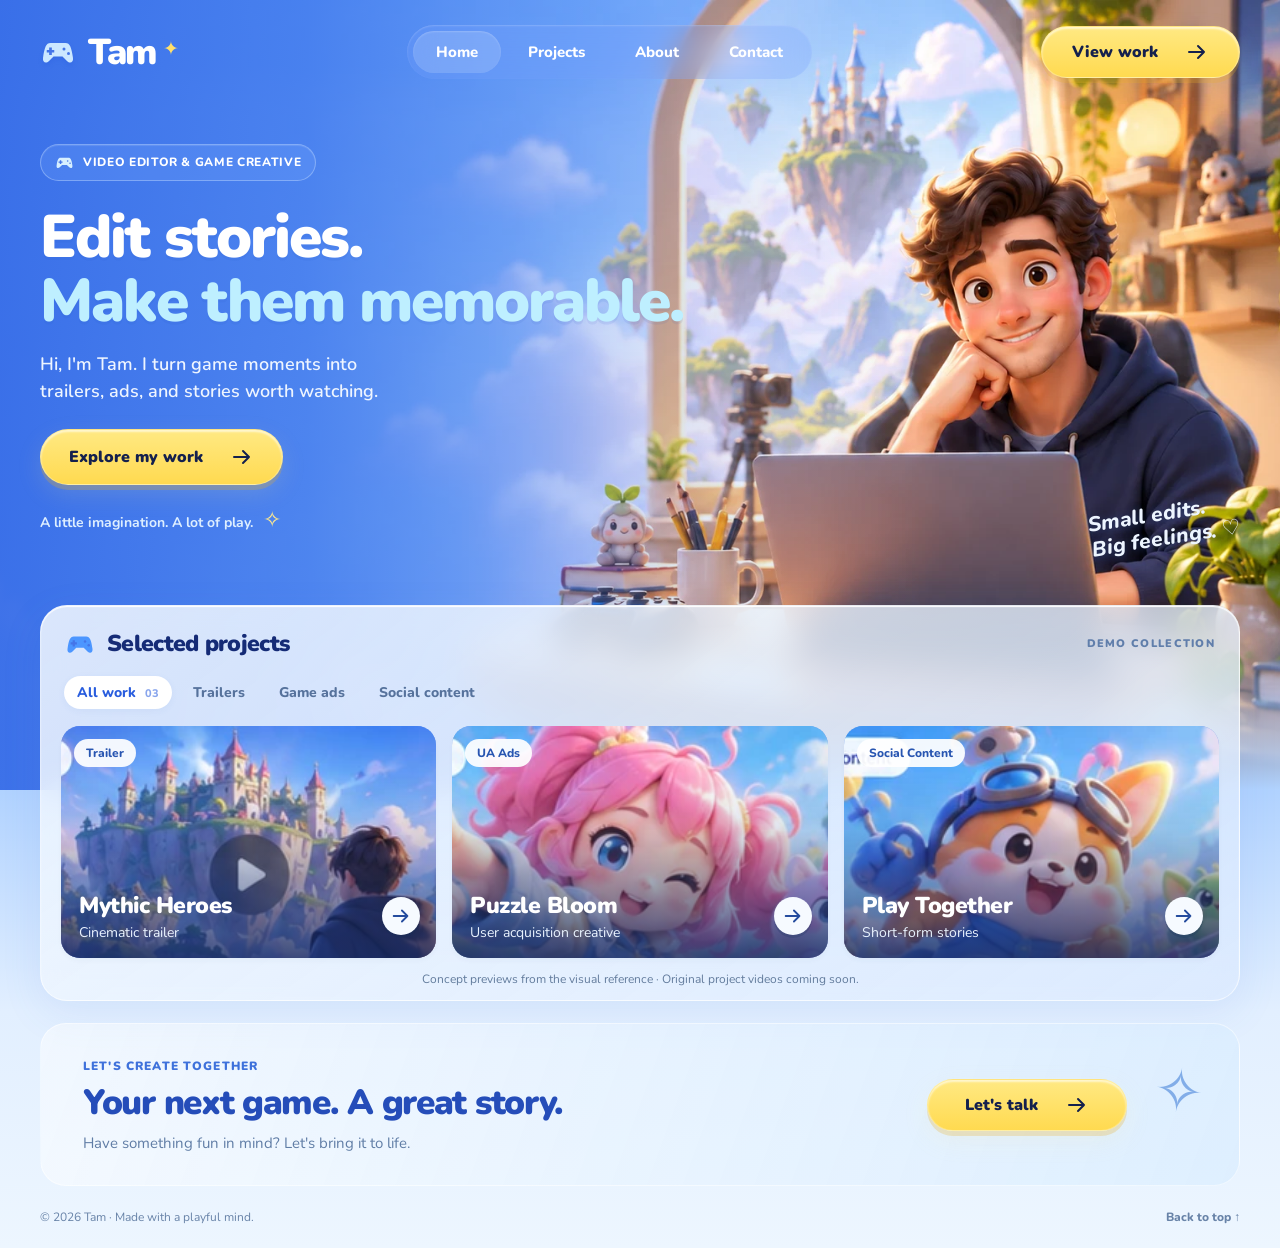
==== index.html @ 533e030e "Add files via upload" ====
<!doctype html>
<html lang="en">
<head><meta charset="UTF-8"><meta name="viewport" content="width=device-width, initial-scale=1"><meta name="theme-color" content="#497fe8"><meta name="description" content="Tam — Video Editor & Game Creative. A little imagination. A lot of play. Explore trailers, game ads and short-form stories."><title>Tam • Video Editor & Game Creative</title><link rel="stylesheet" href="style.css"><link rel="icon" href="data:image/svg+xml,%3Csvg xmlns='http://www.w3.org/2000/svg' viewBox='0 0 80 80'%3E%3Crect width='80' height='80' rx='24' fill='%234478f2'/%3E%3Ctext x='40' y='57' text-anchor='middle' font-size='55' fill='white' font-family='Arial' font-weight='bold'%3ET%3C/text%3E%3C/svg%3E"></head>
<body>
<svg class="icons" xmlns="http://www.w3.org/2000/svg"><symbol id="game" viewBox="0 0 24 24"><path d="M7 6h10c3 0 4 3 5 10 .4 3-2 4-4 2l-3-3H9l-3 3c-2 2-4.4 1-4-2C3 9 4 6 7 6Z" fill="currentColor"/><path d="M7 9v5m-2.5-2.5h5" stroke="#4475e8" stroke-width="1.8"/><circle cx="16" cy="10" r="1" fill="#4475e8"/><circle cx="19" cy="13" r="1" fill="#4475e8"/></symbol><symbol id="arrow" viewBox="0 0 24 24"><path d="M4 12h15m-6-6 6 6-6 6" fill="none" stroke="currentColor" stroke-width="2" stroke-linecap="round" stroke-linejoin="round"/></symbol></svg>
<div class="world" id="home">
<header class="nav wrap"><a href="#home" class="brand" aria-label="Tam home"><svg><use href="#game"/></svg>Tam<span class="brand-star">✦</span></a><nav aria-label="Main navigation"><a href="#home" class="active">Home</a><a href="#projects">Projects</a><button data-modal="about">About</button><button data-modal="contact">Contact</button></nav><a class="button yellow nav-cta" href="#projects">View work <svg><use href="#arrow"/></svg></a></header>
<main>
<section class="hero wrap" aria-labelledby="hero-title"><div class="hero-copy"><div class="eyebrow"><svg><use href="#game"/></svg> VIDEO EDITOR & GAME CREATIVE</div><h1 id="hero-title">Edit stories.<br><span>Make them<br class="mobile-break"> memorable.</span></h1><p>Hi, I'm Tam. I turn game moments into<br class="desktop-break"> trailers, ads, and stories worth watching.</p><a class="button yellow hero-cta" href="#projects">Explore my work <svg><use href="#arrow"/></svg></a><div class="little-note">A little imagination. A lot of play. <span>✧</span></div></div><span class="hero-caption">Small edits.<br>Big feelings. ♡</span></section>
<section class="projects wrap" id="projects" aria-labelledby="projects-title"><div class="section-heading"><h2 id="projects-title"><svg><use href="#game"/></svg>Selected projects</h2><span class="sample-note">DEMO COLLECTION</span></div><div class="filter-row" role="group" aria-label="Filter projects"><button class="filter selected" data-filter="all" aria-pressed="true">All work <span>03</span></button><button class="filter" data-filter="Trailer" aria-pressed="false">Trailers</button><button class="filter" data-filter="UA Ads" aria-pressed="false">Game ads</button><button class="filter" data-filter="Social Content" aria-pressed="false">Social content</button></div><div class="project-grid">
<button class="project-card" data-project="0" data-category="Trailer"><img src="assets/myth.webp" alt="A floating fantasy castle in a blue sky" width="402" height="162"><span class="category">Trailer</span><span class="play" aria-hidden="true">▶</span><span class="card-bottom"><span><strong>Mythic Heroes</strong><small>Cinematic trailer</small></span><span class="card-arrow"><svg><use href="#arrow"/></svg></span></span></button>
<button class="project-card" data-project="1" data-category="UA Ads"><img src="assets/bloom.webp" alt="Pink-haired cartoon character in a colorful flower world" width="402" height="161"><span class="category">UA Ads</span><span class="play" aria-hidden="true">▶</span><span class="card-bottom"><span><strong>Puzzle Bloom</strong><small>User acquisition creative</small></span><span class="card-arrow"><svg><use href="#arrow"/></svg></span></span></button>
<button class="project-card" data-project="2" data-category="Social Content"><img src="assets/play.webp" alt="Playful corgi character in a bright mobile game world" width="404" height="161"><span class="category">Social Content</span><span class="play" aria-hidden="true">▶</span><span class="card-bottom"><span><strong>Play Together</strong><small>Short-form stories</small></span><span class="card-arrow"><svg><use href="#arrow"/></svg></span></span></button>
</div><p class="demo-caption">Concept previews from the visual reference · Original project videos coming soon.</p></section>
<section class="contact wrap"><div><span class="kicker">LET'S CREATE TOGETHER</span><h2>Your next game.<br class="mobile-break"> A great story.</h2><p>Have something fun in mind? Let's bring it to life.</p></div><button class="button yellow" data-modal="contact">Let's talk <svg><use href="#arrow"/></svg></button><span class="contact-spark" aria-hidden="true">✧</span></section>
</main><footer class="wrap"><span>© <span id="year">2026</span> Tam · Made with a playful mind.</span><a href="#home">Back to top ↑</a></footer></div>
<dialog id="detail"><button class="close" aria-label="Close dialog">×</button><div id="modal-content"></div></dialog><script src="app.js"></script></body></html>
---- style.css ----
@import url('https://fonts.googleapis.com/css2?family=Nunito:wght@400;500;600;700;800;900;1000&display=swap');
:root{font-family:'Nunito',ui-rounded,'Trebuchet MS',sans-serif;color:#152b76;background:#ddecff;font-synthesis:none;--blue:#2863e8;--ink:#14245c}*{box-sizing:border-box}html{scroll-behavior:smooth;scroll-padding-top:24px}body{margin:0}button,a{-webkit-tap-highlight-color:transparent}button{font:inherit;cursor:pointer}a{color:inherit;text-decoration:none}button:focus-visible,a:focus-visible{outline:3px solid #132765;outline-offset:5px}svg{width:24px;height:24px;flex-shrink:0}.icons{position:absolute;width:0;height:0;overflow:hidden}.wrap{width:min(1240px,calc(100% - 80px));margin-inline:auto}.world{position:relative;isolation:isolate;overflow:hidden;background:linear-gradient(180deg,#4279e9 0%,#8ebeff 51%,#e2efff 81%,#edf6ff 100%)}.world:before{content:'';position:absolute;z-index:-1;top:0;left:0;width:100%;height:790px;background:linear-gradient(90deg,rgba(52,106,231,.93) 0%,rgba(61,118,236,.82) 24%,rgba(69,124,233,.18) 52%,transparent 72%),linear-gradient(0deg,#b1d3ff,transparent 23%),url('assets/hero.webp') center 38%/cover no-repeat}.nav{height:104px;display:flex;align-items:center;justify-content:space-between;gap:28px;color:white}.brand{display:flex;align-items:center;gap:12px;font-weight:1000;font-size:36px;letter-spacing:-1.5px}.brand svg{width:36px;height:36px;color:#cce8ff;filter:drop-shadow(0 3px 2px #245adc44)}.brand-star{color:#ffdf6b;font-size:19px;align-self:flex-start;margin-top:8px;margin-left:-5px}nav{display:flex;gap:4px;padding:6px;background:#78a2ff44;box-shadow:inset 0 1px 2px #d6e6ff44;border-radius:40px;backdrop-filter:blur(15px)}nav a,nav button{color:white;background:none;border:0;padding:11px 23px;font-size:15px;font-weight:800;border-radius:30px}nav .active,nav a:hover,nav button:hover{background:#ffffff26;box-shadow:inset 0 1px 2px #fff3}.button{display:inline-flex;align-items:center;justify-content:center;gap:27px;min-height:52px;border:1px solid #fff4;border-radius:32px;padding:13px 30px;font-weight:900;font-size:16px;color:#14204d;transition:transform .2s,box-shadow .2s}.yellow{background:linear-gradient(180deg,#ffe983,#ffda50);box-shadow:inset 0 2px 2px #fff9,0 5px 0 #e5ad2640,0 9px 25px #fae59625}.button:hover{transform:translateY(-3px);box-shadow:inset 0 2px 2px #fff9,0 6px 0 #e5ad2633,0 12px 30px #ffd65744}.hero{min-height:501px;position:relative;display:flex;align-items:center;padding-top:6px;padding-bottom:36px;color:white}.hero-copy{position:relative;z-index:1}.eyebrow{display:inline-flex;align-items:center;gap:9px;padding:8px 14px;background:#75a9fc3d;border:1px solid #cbe1ff66;border-radius:30px;font-size:12px;letter-spacing:.65px;font-weight:800;box-shadow:inset 0 1px 1px #fff2}.eyebrow svg{width:19px;height:19px;color:#d7efff}h1{font-weight:1000;font-size:clamp(42px,4.7vw,68px);line-height:1.07;letter-spacing:-2px;margin:24px 0 18px;text-shadow:0 3px 0 #2859bd15}h1 span{color:#beefff}p{font-size:17px;line-height:1.55}.hero p{margin:0 0 24px;color:#eef5ff;font-size:18px;font-weight:600;line-height:1.5}.hero-cta{padding:14px 28px;min-height:56px}.little-note{margin-top:20px;font-size:14px;font-weight:700;color:#ddeeff}.little-note span{font-size:22px;color:#ffe98e;margin-left:6px}.hero-caption{position:absolute;right:0;bottom:54px;transform:rotate(-9deg);font-size:21px;font-style:italic;font-weight:800;line-height:1.2;color:#edf5ff;text-shadow:0 2px 8px #28479488}.mobile-break{display:none}.projects{position:relative;background:linear-gradient(145deg,#f5faffda,#dceaffbc);border:1px solid #fff9;border-radius:27px;padding:22px 20px 12px;box-shadow:0 12px 40px #517dd51a,inset 0 1px 1px white;backdrop-filter:blur(16px)}.section-heading{display:flex;align-items:center;justify-content:space-between;gap:12px;margin:0 4px}.section-heading h2{display:flex;align-items:center;gap:12px;font-size:23px;letter-spacing:-.7px;font-weight:1000;margin:0}.section-heading svg{color:#4c96ff;width:30px;height:30px}.sample-note{font-size:11px;font-weight:900;letter-spacing:1.3px;color:#607eab}.filter-row{display:flex;gap:8px;margin:17px 3px}.filter{border:0;background:transparent;color:#56729c;font-weight:800;font-size:14px;border-radius:20px;padding:7px 13px;transition:.2s}.filter.selected{background:white;color:#295dde;box-shadow:0 2px 7px #4b75c512}.filter:hover{background:#fff9}.filter span{font-size:11px;padding-left:5px;opacity:.55}.project-grid{display:grid;grid-template-columns:repeat(3,minmax(0,1fr));gap:16px}.project-card{position:relative;display:block;overflow:hidden;aspect-ratio:1.62;border-radius:19px;text-align:left;color:white;background:#789dea;border:0;padding:0;box-shadow:0 3px 5px #19396708;transition:transform .25s,box-shadow .25s}.project-card:hover{transform:translateY(-5px);box-shadow:0 12px 20px #27498233}.project-card[hidden]{display:none}.project-card:after{content:'';position:absolute;inset:0;background:linear-gradient(180deg,#18397c00 20%,#15397822 45%,#172d69cf 100%)}.project-card img{width:100%;height:100%;object-fit:cover;transition:transform .5s;object-position:center}.project-card:hover img{transform:scale(1.05)}.category{position:absolute;top:13px;left:13px;z-index:1;border-radius:20px;padding:6px 12px;background:#ffffffed;color:#2855b1;font-size:12px;font-weight:800}.play{position:absolute;left:50%;top:44%;transform:translate(-50%,-50%);border:1px solid #ffffff4d;background:#17316555;backdrop-filter:blur(6px);width:47px;height:47px;display:grid;place-items:center;border-radius:50%;padding-left:3px;font-size:18px;z-index:1;opacity:0;transition:opacity .2s}.project-card:hover .play,.project-card:focus-visible .play{opacity:1}.card-bottom{position:absolute;bottom:16px;left:18px;right:16px;display:flex;align-items:center;justify-content:space-between;z-index:1;gap:8px}.card-bottom strong{display:block;font-size:23px;font-weight:1000;letter-spacing:-.5px}.card-bottom small{display:block;margin-top:2px;font-size:14px;color:#e9f3ff}.card-arrow{width:38px;height:38px;flex-shrink:0;border-radius:50%;display:grid;place-items:center;background:#f6faff;color:#254c9e;box-shadow:0 3px 0 #102e5733}.card-arrow svg{width:22px}.demo-caption{font-size:12px;text-align:center;color:#637c9d;margin:12px 0 0}.contact{margin-top:22px;border-radius:26px;background:linear-gradient(110deg,#ffffff79,#d7ecff9c);border:1px solid #fff8;padding:30px 42px;display:flex;gap:30px;align-items:center;justify-content:space-between;position:relative}.kicker{font-size:12px;letter-spacing:1.15px;font-weight:900;color:#3e71db}.contact h2{font-weight:1000;letter-spacing:-1.3px;font-size:35px;margin:7px 0;color:#254db9;line-height:1.15}.contact p{font-size:15px;margin:8px 0 0;color:#607da6}.contact .button{min-width:200px;margin-right:70px}.contact-spark{position:absolute;right:35px;top:27px;color:#82ade8;font-size:60px;transform:rotate(8deg)}footer{display:flex;justify-content:space-between;gap:20px;padding-block:23px;font-size:12px;color:#6883a8}footer a{font-weight:800}dialog{width:min(650px,calc(100% - 32px));max-height:90dvh;overflow:auto;border:1px solid white;border-radius:26px;padding:30px;color:var(--ink);background:#f2f8ff;box-shadow:0 24px 100px #13285d44}dialog::backdrop{background:#0e245a88;backdrop-filter:blur(8px)}.close{position:absolute;right:14px;top:14px;width:37px;height:37px;border-radius:50%;border:1px solid #d8e4f5;background:white;color:#234782;font-size:26px;z-index:2;line-height:1}.modal-image{width:100%;aspect-ratio:1.9;object-fit:cover;border-radius:16px;margin:22px 0 13px}.modal-kicker{font-size:12px;letter-spacing:1px;text-transform:uppercase;color:#457be3;font-weight:900}dialog h2{font-size:32px;line-height:1.15;letter-spacing:-1px;margin:12px 30px 12px 0}dialog p{color:#657a9c;font-size:16px}dialog .notice{border:1px solid #d3e3fc;background:#e4efff;border-radius:14px;padding:16px;font-size:14px;line-height:1.6}.tags{display:flex;flex-wrap:wrap;gap:8px;margin:20px 0}.tags span{padding:7px 12px;border-radius:20px;background:white;color:#4673ba;font-size:14px}.modal-icon{font-size:38px;margin:10px 0 15px}@media(min-width:1500px){.world:before{background-position:center 44%;height:850px}.hero{min-height:550px}}@media(max-width:1000px){.wrap{width:calc(100% - 48px)}nav a,nav button{padding:10px 16px}.nav-cta{display:none}.hero{min-height:510px}.world:before{background-position:58% top}.card-bottom strong{font-size:20px}.card-bottom small{font-size:12px}.project-card{aspect-ratio:1.2}.contact .button{margin:0}.contact-spark{display:none}.hero-caption{display:none}.contact h2{font-size:30px}}@media(max-width:650px){.wrap{width:calc(100% - 32px)}.nav{height:86px;gap:8px}.brand{font-size:28px;gap:7px}.brand svg{width:28px}.brand-star{display:none}nav{gap:0;padding:4px}nav a,nav button{padding:9px 10px;font-size:12px}nav a:first-child{display:none}.world:before{height:820px;background:linear-gradient(180deg,#467fe5aa 0%,#457ae788 36%,transparent 56%,#b1d3ff 100%),url('assets/hero.webp') 67% bottom/auto 610px no-repeat;background-color:#4e86e9}.hero{min-height:640px;align-items:flex-start;padding-top:17px}.hero-copy{max-width:100%}.eyebrow{font-size:10px;padding:7px 11px}h1{font-size:44px;letter-spacing:-1.5px;margin:20px 0 14px;line-height:1.08}.hero p{font-size:16px;max-width:310px}.desktop-break{display:none}.hero-cta{font-size:15px;min-height:50px;padding:11px 22px}.little-note{display:none}.hero-caption{display:none}.projects{padding:18px 12px 12px;border-radius:23px;margin-top:-22px}.section-heading h2{font-size:20px;gap:8px}.section-heading svg{width:25px}.sample-note{font-size:9px;letter-spacing:.4px}.filter-row{gap:2px;overflow:auto;white-space:nowrap;margin:15px 0}.filter{font-size:12px;padding:7px 10px}.project-grid{grid-template-columns:1fr;gap:13px}.project-card{aspect-ratio:1.65}.card-bottom strong{font-size:24px}.card-bottom small{font-size:14px}.play{opacity:1}.demo-caption{font-size:11px;line-height:1.5;padding:0 8px}.contact{padding:24px;display:block}.contact h2{font-size:30px}.contact p{font-size:15px}.contact .button{margin-top:20px;font-size:15px;min-width:180px}.mobile-break{display:block}h1 .mobile-break{display:none}footer{font-size:11px;align-items:center;padding-block:20px}dialog{padding:23px}dialog h2{font-size:28px}}
@media(prefers-reduced-motion:reduce){html{scroll-behavior:auto}*,*:before,*:after{transition:none!important}}
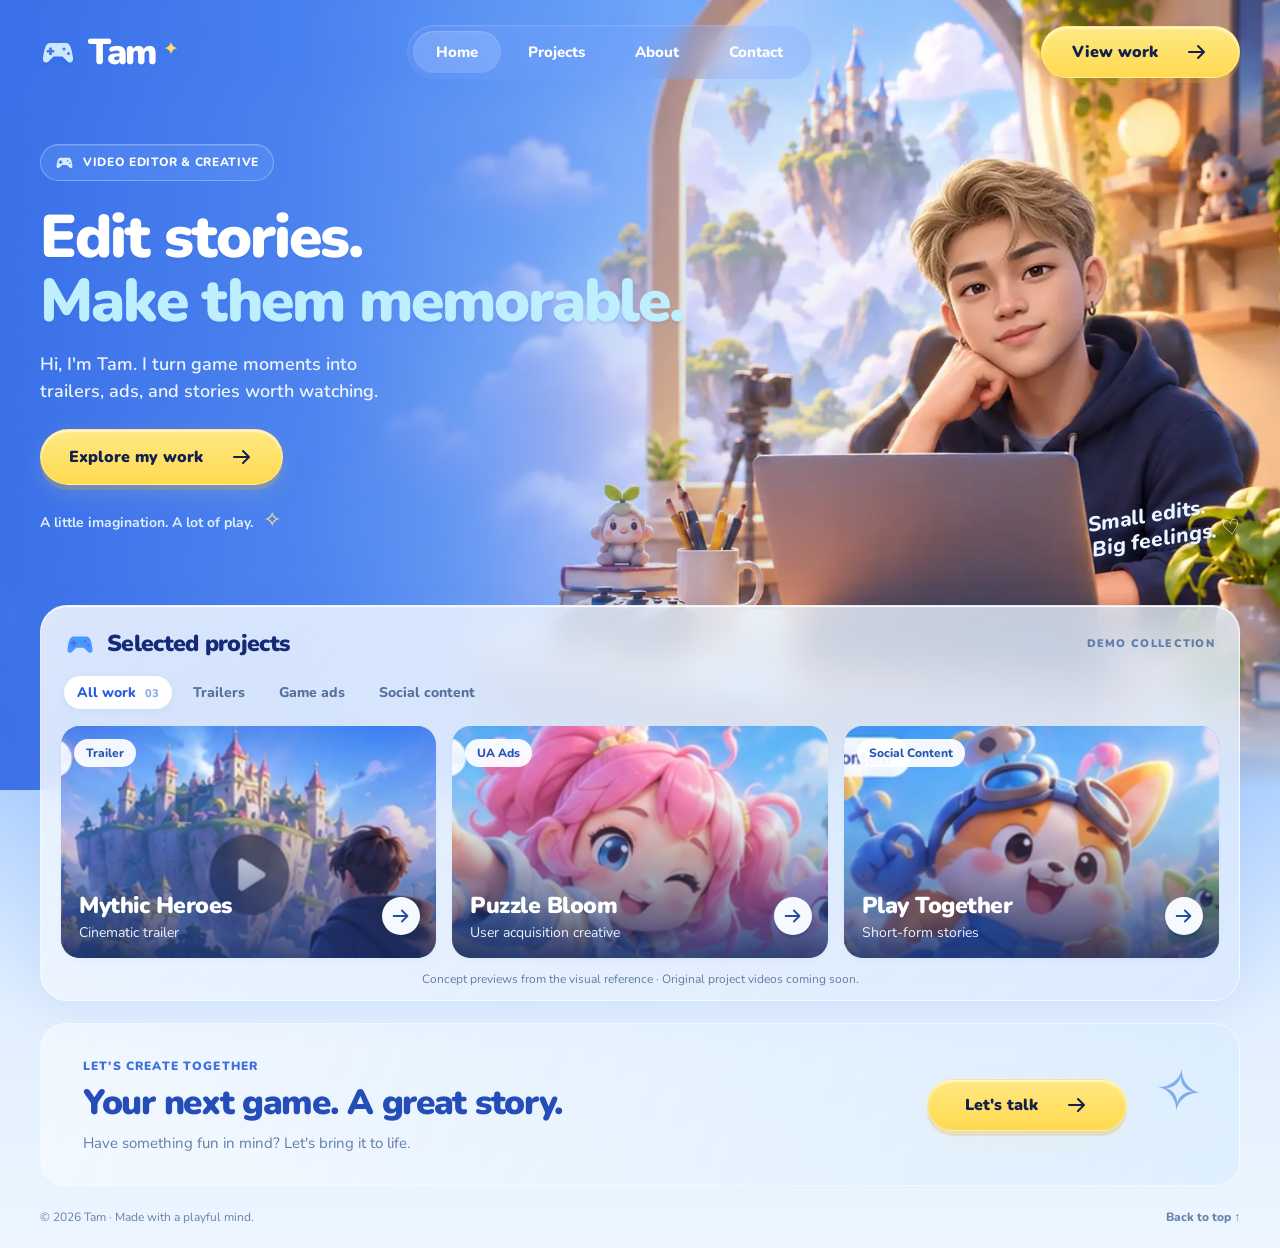
==== commit 64fb3342: "Update index.html" ====
--- a/index.html
+++ b/index.html
@@ -1,17 +1,423 @@
 <!doctype html>
 <html lang="en">
-<head><meta charset="UTF-8"><meta name="viewport" content="width=device-width, initial-scale=1"><meta name="theme-color" content="#497fe8"><meta name="description" content="Tam — Video Editor & Game Creative. A little imagination. A lot of play. Explore trailers, game ads and short-form stories."><title>Tam • Video Editor & Game Creative</title><link rel="stylesheet" href="style.css"><link rel="icon" href="data:image/svg+xml,%3Csvg xmlns='http://www.w3.org/2000/svg' viewBox='0 0 80 80'%3E%3Crect width='80' height='80' rx='24' fill='%234478f2'/%3E%3Ctext x='40' y='57' text-anchor='middle' font-size='55' fill='white' font-family='Arial' font-weight='bold'%3ET%3C/text%3E%3C/svg%3E"></head>
+
+<head>
+  <meta charset="UTF-8">
+  <meta name="viewport" content="width=device-width, initial-scale=1">
+  <meta name="theme-color" content="#497fe8">
+  <meta
+    name="description"
+    content="Tam — Video Editor & Game Creative. A little imagination. A lot of play. Explore trailers, game ads and short-form stories."
+  >
+
+  <title>Tam Tam</title>
+
+  <link rel="stylesheet" href="style.css">
+
+  <link
+    rel="icon"
+    href="data:image/svg+xml,%3Csvg xmlns='http://www.w3.org/2000/svg' viewBox='0 0 80 80'%3E%3Crect width='80' height='80' rx='24' fill='%234478f2'/%3E%3Ctext x='40' y='57' text-anchor='middle' font-size='55' fill='white' font-family='Arial' font-weight='bold'%3ET%3C/text%3E%3C/svg%3E"
+  >
+</head>
+
 <body>
-<svg class="icons" xmlns="http://www.w3.org/2000/svg"><symbol id="game" viewBox="0 0 24 24"><path d="M7 6h10c3 0 4 3 5 10 .4 3-2 4-4 2l-3-3H9l-3 3c-2 2-4.4 1-4-2C3 9 4 6 7 6Z" fill="currentColor"/><path d="M7 9v5m-2.5-2.5h5" stroke="#4475e8" stroke-width="1.8"/><circle cx="16" cy="10" r="1" fill="#4475e8"/><circle cx="19" cy="13" r="1" fill="#4475e8"/></symbol><symbol id="arrow" viewBox="0 0 24 24"><path d="M4 12h15m-6-6 6 6-6 6" fill="none" stroke="currentColor" stroke-width="2" stroke-linecap="round" stroke-linejoin="round"/></symbol></svg>
-<div class="world" id="home">
-<header class="nav wrap"><a href="#home" class="brand" aria-label="Tam home"><svg><use href="#game"/></svg>Tam<span class="brand-star">✦</span></a><nav aria-label="Main navigation"><a href="#home" class="active">Home</a><a href="#projects">Projects</a><button data-modal="about">About</button><button data-modal="contact">Contact</button></nav><a class="button yellow nav-cta" href="#projects">View work <svg><use href="#arrow"/></svg></a></header>
-<main>
-<section class="hero wrap" aria-labelledby="hero-title"><div class="hero-copy"><div class="eyebrow"><svg><use href="#game"/></svg> VIDEO EDITOR & GAME CREATIVE</div><h1 id="hero-title">Edit stories.<br><span>Make them<br class="mobile-break"> memorable.</span></h1><p>Hi, I'm Tam. I turn game moments into<br class="desktop-break"> trailers, ads, and stories worth watching.</p><a class="button yellow hero-cta" href="#projects">Explore my work <svg><use href="#arrow"/></svg></a><div class="little-note">A little imagination. A lot of play. <span>✧</span></div></div><span class="hero-caption">Small edits.<br>Big feelings. ♡</span></section>
-<section class="projects wrap" id="projects" aria-labelledby="projects-title"><div class="section-heading"><h2 id="projects-title"><svg><use href="#game"/></svg>Selected projects</h2><span class="sample-note">DEMO COLLECTION</span></div><div class="filter-row" role="group" aria-label="Filter projects"><button class="filter selected" data-filter="all" aria-pressed="true">All work <span>03</span></button><button class="filter" data-filter="Trailer" aria-pressed="false">Trailers</button><button class="filter" data-filter="UA Ads" aria-pressed="false">Game ads</button><button class="filter" data-filter="Social Content" aria-pressed="false">Social content</button></div><div class="project-grid">
-<button class="project-card" data-project="0" data-category="Trailer"><img src="assets/myth.webp" alt="A floating fantasy castle in a blue sky" width="402" height="162"><span class="category">Trailer</span><span class="play" aria-hidden="true">▶</span><span class="card-bottom"><span><strong>Mythic Heroes</strong><small>Cinematic trailer</small></span><span class="card-arrow"><svg><use href="#arrow"/></svg></span></span></button>
-<button class="project-card" data-project="1" data-category="UA Ads"><img src="assets/bloom.webp" alt="Pink-haired cartoon character in a colorful flower world" width="402" height="161"><span class="category">UA Ads</span><span class="play" aria-hidden="true">▶</span><span class="card-bottom"><span><strong>Puzzle Bloom</strong><small>User acquisition creative</small></span><span class="card-arrow"><svg><use href="#arrow"/></svg></span></span></button>
-<button class="project-card" data-project="2" data-category="Social Content"><img src="assets/play.webp" alt="Playful corgi character in a bright mobile game world" width="404" height="161"><span class="category">Social Content</span><span class="play" aria-hidden="true">▶</span><span class="card-bottom"><span><strong>Play Together</strong><small>Short-form stories</small></span><span class="card-arrow"><svg><use href="#arrow"/></svg></span></span></button>
-</div><p class="demo-caption">Concept previews from the visual reference · Original project videos coming soon.</p></section>
-<section class="contact wrap"><div><span class="kicker">LET'S CREATE TOGETHER</span><h2>Your next game.<br class="mobile-break"> A great story.</h2><p>Have something fun in mind? Let's bring it to life.</p></div><button class="button yellow" data-modal="contact">Let's talk <svg><use href="#arrow"/></svg></button><span class="contact-spark" aria-hidden="true">✧</span></section>
-</main><footer class="wrap"><span>© <span id="year">2026</span> Tam · Made with a playful mind.</span><a href="#home">Back to top ↑</a></footer></div>
-<dialog id="detail"><button class="close" aria-label="Close dialog">×</button><div id="modal-content"></div></dialog><script src="app.js"></script></body></html>
+
+  <!-- SVG Icons -->
+  <svg class="icons" xmlns="http://www.w3.org/2000/svg">
+
+    <symbol id="game" viewBox="0 0 24 24">
+      <path
+        d="M7 6h10c3 0 4 3 5 10 .4 3-2 4-4 2l-3-3H9l-3 3c-2 2-4.4 1-4-2C3 9 4 6 7 6Z"
+        fill="currentColor"
+      />
+
+      <path
+        d="M7 9v5m-2.5-2.5h5"
+        stroke="#4475e8"
+        stroke-width="1.8"
+      />
+
+      <circle cx="16" cy="10" r="1" fill="#4475e8" />
+      <circle cx="19" cy="13" r="1" fill="#4475e8" />
+    </symbol>
+
+    <symbol id="arrow" viewBox="0 0 24 24">
+      <path
+        d="M4 12h15m-6-6 6 6-6 6"
+        fill="none"
+        stroke="currentColor"
+        stroke-width="2"
+        stroke-linecap="round"
+        stroke-linejoin="round"
+      />
+    </symbol>
+
+  </svg>
+
+
+  <div class="world" id="home">
+
+    <!-- Header -->
+    <header class="nav wrap">
+
+      <a href="#home" class="brand" aria-label="Tam home">
+        <svg>
+          <use href="#game" />
+        </svg>
+
+        Tam
+        <span class="brand-star">✦</span>
+      </a>
+
+      <nav aria-label="Main navigation">
+        <a href="#home" class="active">Home</a>
+        <a href="#projects">Projects</a>
+        <button data-modal="about">About</button>
+        <button data-modal="contact">Contact</button>
+      </nav>
+
+      <a class="button yellow nav-cta" href="#projects">
+        View work
+
+        <svg>
+          <use href="#arrow" />
+        </svg>
+      </a>
+
+    </header>
+
+
+    <main>
+
+      <!-- Hero -->
+      <section class="hero wrap" aria-labelledby="hero-title">
+
+        <div class="hero-copy">
+
+          <div class="eyebrow">
+            <svg>
+              <use href="#game" />
+            </svg>
+
+            VIDEO EDITOR & CREATIVE
+          </div>
+
+          <h1 id="hero-title">
+            Edit stories.<br>
+
+            <span>
+              Make them<br class="mobile-break">
+              memorable.
+            </span>
+          </h1>
+
+          <p>
+            Hi, I'm Tam. I turn game moments into<br class="desktop-break">
+            trailers, ads, and stories worth watching.
+          </p>
+
+          <a class="button yellow hero-cta" href="#projects">
+            Explore my work
+
+            <svg>
+              <use href="#arrow" />
+            </svg>
+          </a>
+
+          <div class="little-note">
+            A little imagination. A lot of play.
+            <span>✧</span>
+          </div>
+
+        </div>
+
+        <span class="hero-caption">
+          Small edits.<br>
+          Big feelings. ♡
+        </span>
+
+      </section>
+
+
+      <!-- Projects -->
+      <section
+        class="projects wrap"
+        id="projects"
+        aria-labelledby="projects-title"
+      >
+
+        <div class="section-heading">
+
+          <h2 id="projects-title">
+            <svg>
+              <use href="#game" />
+            </svg>
+
+            Selected projects
+          </h2>
+
+          <span class="sample-note">
+            DEMO COLLECTION
+          </span>
+
+        </div>
+
+
+        <!-- Filters -->
+        <div
+          class="filter-row"
+          role="group"
+          aria-label="Filter projects"
+        >
+
+          <button
+            class="filter selected"
+            data-filter="all"
+            aria-pressed="true"
+          >
+            All work
+            <span>03</span>
+          </button>
+
+          <button
+            class="filter"
+            data-filter="Trailer"
+            aria-pressed="false"
+          >
+            Trailers
+          </button>
+
+          <button
+            class="filter"
+            data-filter="UA Ads"
+            aria-pressed="false"
+          >
+            Game ads
+          </button>
+
+          <button
+            class="filter"
+            data-filter="Social Content"
+            aria-pressed="false"
+          >
+            Social content
+          </button>
+
+        </div>
+
+
+        <!-- Project Grid -->
+        <div class="project-grid">
+
+          <!-- Project 1 -->
+          <button
+            class="project-card"
+            data-project="0"
+            data-category="Trailer"
+          >
+
+            <img
+              src="assets/myth.webp"
+              alt="A floating fantasy castle in a blue sky"
+              width="402"
+              height="162"
+            >
+
+            <span class="category">
+              Trailer
+            </span>
+
+            <span class="play" aria-hidden="true">
+              ▶
+            </span>
+
+            <span class="card-bottom">
+
+              <span>
+                <strong>Mythic Heroes</strong>
+                <small>Cinematic trailer</small>
+              </span>
+
+              <span class="card-arrow">
+                <svg>
+                  <use href="#arrow" />
+                </svg>
+              </span>
+
+            </span>
+
+          </button>
+
+
+          <!-- Project 2 -->
+          <button
+            class="project-card"
+            data-project="1"
+            data-category="UA Ads"
+          >
+
+            <img
+              src="assets/bloom.webp"
+              alt="Pink-haired cartoon character in a colorful flower world"
+              width="402"
+              height="161"
+            >
+
+            <span class="category">
+              UA Ads
+            </span>
+
+            <span class="play" aria-hidden="true">
+              ▶
+            </span>
+
+            <span class="card-bottom">
+
+              <span>
+                <strong>Puzzle Bloom</strong>
+                <small>User acquisition creative</small>
+              </span>
+
+              <span class="card-arrow">
+                <svg>
+                  <use href="#arrow" />
+                </svg>
+              </span>
+
+            </span>
+
+          </button>
+
+
+          <!-- Project 3 -->
+          <button
+            class="project-card"
+            data-project="2"
+            data-category="Social Content"
+          >
+
+            <img
+              src="assets/play.webp"
+              alt="Playful corgi character in a bright mobile game world"
+              width="404"
+              height="161"
+            >
+
+            <span class="category">
+              Social Content
+            </span>
+
+            <span class="play" aria-hidden="true">
+              ▶
+            </span>
+
+            <span class="card-bottom">
+
+              <span>
+                <strong>Play Together</strong>
+                <small>Short-form stories</small>
+              </span>
+
+              <span class="card-arrow">
+                <svg>
+                  <use href="#arrow" />
+                </svg>
+              </span>
+
+            </span>
+
+          </button>
+
+        </div>
+
+
+        <p class="demo-caption">
+          Concept previews from the visual reference ·
+          Original project videos coming soon.
+        </p>
+
+      </section>
+
+
+      <!-- Contact -->
+      <section class="contact wrap">
+
+        <div>
+
+          <span class="kicker">
+            LET'S CREATE TOGETHER
+          </span>
+
+          <h2>
+            Your next game.<br class="mobile-break">
+            A great story.
+          </h2>
+
+          <p>
+            Have something fun in mind?
+            Let's bring it to life.
+          </p>
+
+        </div>
+
+        <button
+          class="button yellow"
+          data-modal="contact"
+        >
+          Let's talk
+
+          <svg>
+            <use href="#arrow" />
+          </svg>
+        </button>
+
+        <span
+          class="contact-spark"
+          aria-hidden="true"
+        >
+          ✧
+        </span>
+
+      </section>
+
+    </main>
+
+
+    <!-- Footer -->
+    <footer class="wrap">
+
+      <span>
+        © <span id="year">2026</span>
+        Tam · Made with a playful mind.
+      </span>
+
+      <a href="#home">
+        Back to top ↑
+      </a>
+
+    </footer>
+
+  </div>
+
+
+  <!-- Project / About / Contact Modal -->
+  <dialog id="detail">
+
+    <button
+      class="close"
+      aria-label="Close dialog"
+    >
+      ×
+    </button>
+
+    <div id="modal-content"></div>
+
+  </dialog>
+
+
+  <!-- JavaScript -->
+  <script src="app.js"></script>
+
+</body>
+
+</html>
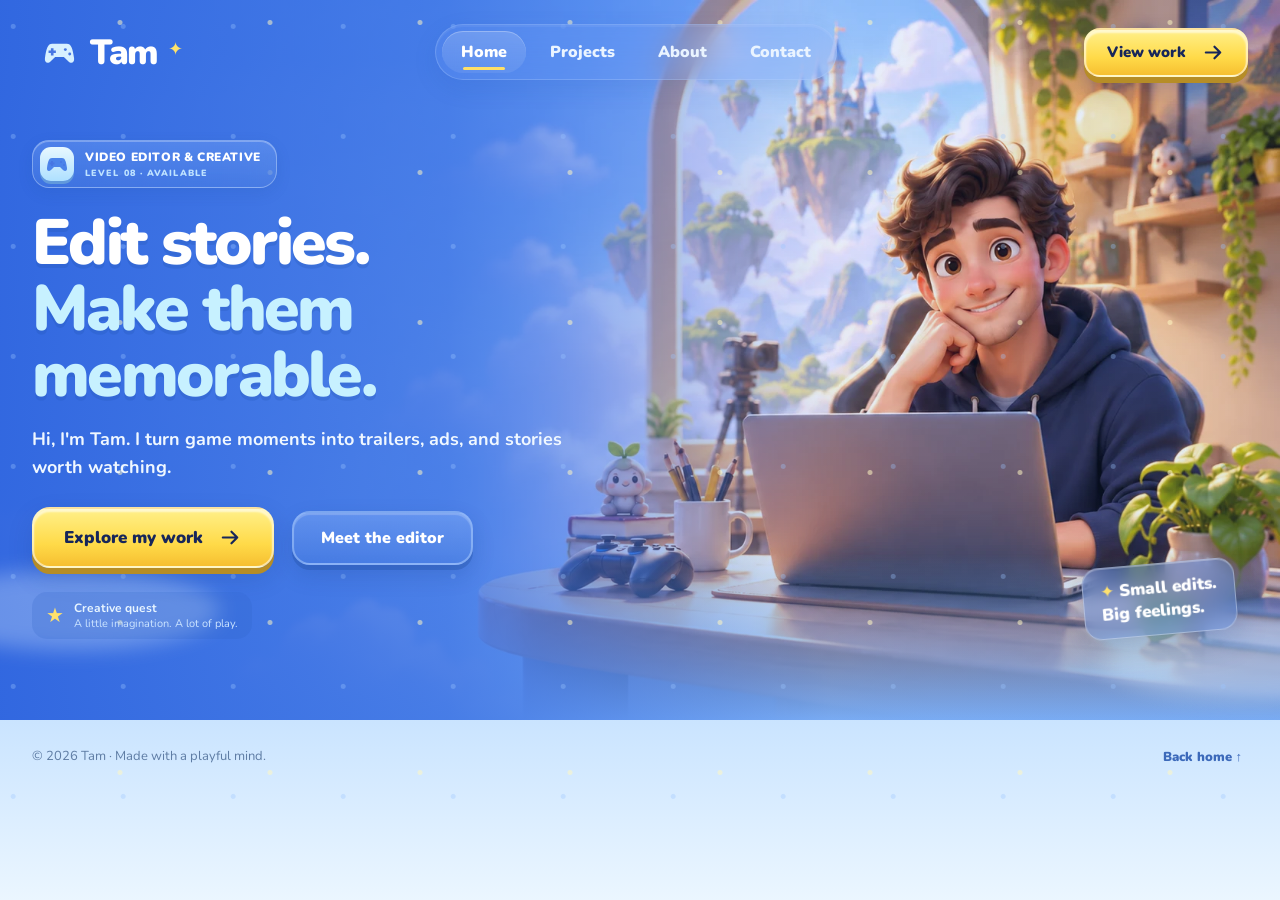
==== commit 9f083353: "Add files via upload" ====
--- a/index.html
+++ b/index.html
@@ -1,423 +1,58 @@
 <!doctype html>
 <html lang="en">
-
 <head>
   <meta charset="UTF-8">
   <meta name="viewport" content="width=device-width, initial-scale=1">
-  <meta name="theme-color" content="#497fe8">
-  <meta
-    name="description"
-    content="Tam — Video Editor & Game Creative. A little imagination. A lot of play. Explore trailers, game ads and short-form stories."
-  >
-
-  <title>Tam Tam</title>
-
-  <link rel="stylesheet" href="style.css">
-
-  <link
-    rel="icon"
-    href="data:image/svg+xml,%3Csvg xmlns='http://www.w3.org/2000/svg' viewBox='0 0 80 80'%3E%3Crect width='80' height='80' rx='24' fill='%234478f2'/%3E%3Ctext x='40' y='57' text-anchor='middle' font-size='55' fill='white' font-family='Arial' font-weight='bold'%3ET%3C/text%3E%3C/svg%3E"
-  >
+  <meta name="theme-color" content="#477ee8">
+  <meta name="description" content="Tam — Video Editor & Game Creative portfolio.">
+  <title>Tam Tam | Video Editor</title>
+  <link rel="preconnect" href="https://fonts.googleapis.com">
+  <link rel="preconnect" href="https://fonts.gstatic.com" crossorigin>
+  <link href="https://fonts.googleapis.com/css2?family=Nunito:wght@500;600;700;800;900;1000&display=swap" rel="stylesheet">
+  <link rel="stylesheet" href="styles/base.css">
+  <link rel="stylesheet" href="styles/game-ui.css">
+  <link rel="stylesheet" href="styles/animations.css">
+  <link rel="stylesheet" href="styles/responsive.css">
 </head>
-
 <body>
-
-  <!-- SVG Icons -->
-  <svg class="icons" xmlns="http://www.w3.org/2000/svg">
-
-    <symbol id="game" viewBox="0 0 24 24">
-      <path
-        d="M7 6h10c3 0 4 3 5 10 .4 3-2 4-4 2l-3-3H9l-3 3c-2 2-4.4 1-4-2C3 9 4 6 7 6Z"
-        fill="currentColor"
-      />
-
-      <path
-        d="M7 9v5m-2.5-2.5h5"
-        stroke="#4475e8"
-        stroke-width="1.8"
-      />
-
-      <circle cx="16" cy="10" r="1" fill="#4475e8" />
-      <circle cx="19" cy="13" r="1" fill="#4475e8" />
-    </symbol>
-
-    <symbol id="arrow" viewBox="0 0 24 24">
-      <path
-        d="M4 12h15m-6-6 6 6-6 6"
-        fill="none"
-        stroke="currentColor"
-        stroke-width="2"
-        stroke-linecap="round"
-        stroke-linejoin="round"
-      />
-    </symbol>
-
+  <svg class="svg-library" aria-hidden="true">
+    <symbol id="icon-game" viewBox="0 0 24 24"><path d="M7 6h10c3 0 4 3 5 10 .4 3-2 4-4 2l-3-3H9l-3 3c-2 2-4.4 1-4-2C3 9 4 6 7 6Z" fill="currentColor"/><path d="M7 9v5m-2.5-2.5h5" fill="none" stroke="#4776e3" stroke-width="1.8"/><circle cx="16" cy="10" r="1" fill="#4776e3"/><circle cx="19" cy="13" r="1" fill="#4776e3"/></symbol>
+    <symbol id="icon-arrow" viewBox="0 0 24 24"><path d="M4 12h15m-6-6 6 6-6 6" fill="none" stroke="currentColor" stroke-width="2.3" stroke-linecap="round" stroke-linejoin="round"/></symbol>
+    <symbol id="icon-play" viewBox="0 0 24 24"><path d="m9 7 8 5-8 5Z" fill="currentColor"/></symbol>
+    <symbol id="icon-home" viewBox="0 0 24 24"><path d="m4 11 8-7 8 7v9h-6v-6h-4v6H4Z" fill="currentColor"/></symbol>
+    <symbol id="icon-user" viewBox="0 0 24 24"><circle cx="12" cy="8" r="4" fill="currentColor"/><path d="M4 21c.6-5 3-7 8-7s7.4 2 8 7" fill="currentColor"/></symbol>
+    <symbol id="icon-mail" viewBox="0 0 24 24"><path d="M3 5h18v14H3Z" fill="none" stroke="currentColor" stroke-width="2"/><path d="m4 7 8 7 8-7" fill="none" stroke="currentColor" stroke-width="2"/></symbol>
   </svg>
 
-
-  <div class="world" id="home">
-
-    <!-- Header -->
-    <header class="nav wrap">
-
-      <a href="#home" class="brand" aria-label="Tam home">
-        <svg>
-          <use href="#game" />
-        </svg>
-
-        Tam
-        <span class="brand-star">✦</span>
-      </a>
-
-      <nav aria-label="Main navigation">
-        <a href="#home" class="active">Home</a>
-        <a href="#projects">Projects</a>
-        <button data-modal="about">About</button>
-        <button data-modal="contact">Contact</button>
+  <div class="game-world">
+    <div class="cloud cloud-one"></div><div class="cloud cloud-two"></div>
+    <header class="topbar wrap">
+      <button class="brand game-press" data-route="home" aria-label="Open home">
+        <span class="brand-icon"><svg><use href="#icon-game"/></svg></span>
+        <span>Tam</span><b>✦</b>
+      </button>
+      <nav class="game-tabs" aria-label="Portfolio pages">
+        <button class="game-tab is-active" data-route="home"><svg><use href="#icon-home"/></svg><span>Home</span></button>
+        <button class="game-tab" data-route="projects"><svg><use href="#icon-game"/></svg><span>Projects</span></button>
+        <button class="game-tab" data-route="about"><svg><use href="#icon-user"/></svg><span>About</span></button>
+        <button class="game-tab" data-route="contact"><svg><use href="#icon-mail"/></svg><span>Contact</span></button>
       </nav>
-
-      <a class="button yellow nav-cta" href="#projects">
-        View work
-
-        <svg>
-          <use href="#arrow" />
-        </svg>
-      </a>
-
+      <button class="game-button yellow compact game-press" data-route="projects">View work <svg><use href="#icon-arrow"/></svg></button>
     </header>
 
-
-    <main>
-
-      <!-- Hero -->
-      <section class="hero wrap" aria-labelledby="hero-title">
-
-        <div class="hero-copy">
-
-          <div class="eyebrow">
-            <svg>
-              <use href="#game" />
-            </svg>
-
-            VIDEO EDITOR & CREATIVE
-          </div>
-
-          <h1 id="hero-title">
-            Edit stories.<br>
-
-            <span>
-              Make them<br class="mobile-break">
-              memorable.
-            </span>
-          </h1>
-
-          <p>
-            Hi, I'm Tam. I turn game moments into<br class="desktop-break">
-            trailers, ads, and stories worth watching.
-          </p>
-
-          <a class="button yellow hero-cta" href="#projects">
-            Explore my work
-
-            <svg>
-              <use href="#arrow" />
-            </svg>
-          </a>
-
-          <div class="little-note">
-            A little imagination. A lot of play.
-            <span>✧</span>
-          </div>
-
-        </div>
-
-        <span class="hero-caption">
-          Small edits.<br>
-          Big feelings. ♡
-        </span>
-
-      </section>
-
-
-      <!-- Projects -->
-      <section
-        class="projects wrap"
-        id="projects"
-        aria-labelledby="projects-title"
-      >
-
-        <div class="section-heading">
-
-          <h2 id="projects-title">
-            <svg>
-              <use href="#game" />
-            </svg>
-
-            Selected projects
-          </h2>
-
-          <span class="sample-note">
-            DEMO COLLECTION
-          </span>
-
-        </div>
-
-
-        <!-- Filters -->
-        <div
-          class="filter-row"
-          role="group"
-          aria-label="Filter projects"
-        >
-
-          <button
-            class="filter selected"
-            data-filter="all"
-            aria-pressed="true"
-          >
-            All work
-            <span>03</span>
-          </button>
-
-          <button
-            class="filter"
-            data-filter="Trailer"
-            aria-pressed="false"
-          >
-            Trailers
-          </button>
-
-          <button
-            class="filter"
-            data-filter="UA Ads"
-            aria-pressed="false"
-          >
-            Game ads
-          </button>
-
-          <button
-            class="filter"
-            data-filter="Social Content"
-            aria-pressed="false"
-          >
-            Social content
-          </button>
-
-        </div>
-
-
-        <!-- Project Grid -->
-        <div class="project-grid">
-
-          <!-- Project 1 -->
-          <button
-            class="project-card"
-            data-project="0"
-            data-category="Trailer"
-          >
-
-            <img
-              src="assets/myth.webp"
-              alt="A floating fantasy castle in a blue sky"
-              width="402"
-              height="162"
-            >
-
-            <span class="category">
-              Trailer
-            </span>
-
-            <span class="play" aria-hidden="true">
-              ▶
-            </span>
-
-            <span class="card-bottom">
-
-              <span>
-                <strong>Mythic Heroes</strong>
-                <small>Cinematic trailer</small>
-              </span>
-
-              <span class="card-arrow">
-                <svg>
-                  <use href="#arrow" />
-                </svg>
-              </span>
-
-            </span>
-
-          </button>
-
-
-          <!-- Project 2 -->
-          <button
-            class="project-card"
-            data-project="1"
-            data-category="UA Ads"
-          >
-
-            <img
-              src="assets/bloom.webp"
-              alt="Pink-haired cartoon character in a colorful flower world"
-              width="402"
-              height="161"
-            >
-
-            <span class="category">
-              UA Ads
-            </span>
-
-            <span class="play" aria-hidden="true">
-              ▶
-            </span>
-
-            <span class="card-bottom">
-
-              <span>
-                <strong>Puzzle Bloom</strong>
-                <small>User acquisition creative</small>
-              </span>
-
-              <span class="card-arrow">
-                <svg>
-                  <use href="#arrow" />
-                </svg>
-              </span>
-
-            </span>
-
-          </button>
-
-
-          <!-- Project 3 -->
-          <button
-            class="project-card"
-            data-project="2"
-            data-category="Social Content"
-          >
-
-            <img
-              src="assets/play.webp"
-              alt="Playful corgi character in a bright mobile game world"
-              width="404"
-              height="161"
-            >
-
-            <span class="category">
-              Social Content
-            </span>
-
-            <span class="play" aria-hidden="true">
-              ▶
-            </span>
-
-            <span class="card-bottom">
-
-              <span>
-                <strong>Play Together</strong>
-                <small>Short-form stories</small>
-              </span>
-
-              <span class="card-arrow">
-                <svg>
-                  <use href="#arrow" />
-                </svg>
-              </span>
-
-            </span>
-
-          </button>
-
-        </div>
-
-
-        <p class="demo-caption">
-          Concept previews from the visual reference ·
-          Original project videos coming soon.
-        </p>
-
-      </section>
-
-
-      <!-- Contact -->
-      <section class="contact wrap">
-
-        <div>
-
-          <span class="kicker">
-            LET'S CREATE TOGETHER
-          </span>
-
-          <h2>
-            Your next game.<br class="mobile-break">
-            A great story.
-          </h2>
-
-          <p>
-            Have something fun in mind?
-            Let's bring it to life.
-          </p>
-
-        </div>
-
-        <button
-          class="button yellow"
-          data-modal="contact"
-        >
-          Let's talk
-
-          <svg>
-            <use href="#arrow" />
-          </svg>
-        </button>
-
-        <span
-          class="contact-spark"
-          aria-hidden="true"
-        >
-          ✧
-        </span>
-
-      </section>
-
-    </main>
-
-
-    <!-- Footer -->
-    <footer class="wrap">
-
-      <span>
-        © <span id="year">2026</span>
-        Tam · Made with a playful mind.
-      </span>
-
-      <a href="#home">
-        Back to top ↑
-      </a>
-
-    </footer>
-
+    <main id="screen" class="screen" aria-live="polite"></main>
+    <footer class="wrap"><span>© <span id="year"></span> Tam · Made with a playful mind.</span><button data-route="home">Back home ↑</button></footer>
   </div>
 
-
-  <!-- Project / About / Contact Modal -->
-  <dialog id="detail">
-
-    <button
-      class="close"
-      aria-label="Close dialog"
-    >
-      ×
-    </button>
-
-    <div id="modal-content"></div>
-
+  <dialog id="game-popup" class="game-popup">
+    <div class="popup-frame">
+      <div class="popup-titlebar"><span id="popup-label">PROJECT DETAILS</span><button class="popup-close game-press" aria-label="Close popup">×</button></div>
+      <div id="popup-content" class="popup-content"></div>
+    </div>
   </dialog>
 
-
-  <!-- JavaScript -->
-  <script src="app.js"></script>
-
+  <div id="loading" class="loading-screen" aria-label="Loading"><div class="loading-logo"><svg><use href="#icon-game"/></svg></div><div class="loading-bar"><i></i></div></div>
+  <script src="data/projects.js"></script>
+  <script src="scripts/app.js"></script>
 </body>
-
 </html>
--- a/styles/base.css
+++ b/styles/base.css
@@ -0,0 +1 @@
+:root{font-family:'Nunito',ui-rounded,'Trebuchet MS',sans-serif;color:#17306f;background:#dcecff;font-synthesis:none;--blue:#3e75e6;--deep:#17306f;--yellow:#ffdc4f;--panel:#eef7ff;--line:#c7dcff}*{box-sizing:border-box}html{scroll-behavior:smooth}body{margin:0;min-width:320px}button,a{font:inherit;color:inherit;-webkit-tap-highlight-color:transparent}button{cursor:pointer}a{text-decoration:none}button:focus-visible,a:focus-visible{outline:3px solid #fff;outline-offset:3px}.svg-library{position:absolute;width:0;height:0;overflow:hidden}.wrap{width:min(1240px,calc(100% - 64px));margin-inline:auto}.game-world{position:relative;isolation:isolate;min-height:100vh;overflow:hidden;background:linear-gradient(180deg,#467de8 0,#75a6f3 46%,#c8e3ff 79%,#ebf6ff 100%)}.game-world:before{content:'';position:absolute;z-index:-2;inset:0 0 auto;height:720px;background:linear-gradient(90deg,rgba(47,101,223,.97),rgba(54,109,226,.78) 35%,rgba(59,116,229,.12) 65%),linear-gradient(0deg,#82b3f5 0,transparent 23%),url('../assets/hero.webp') center 35%/cover no-repeat}.game-world:after{content:'';position:absolute;z-index:-1;inset:0;background:radial-gradient(circle at 12% 24%,#9bc5ff55 0 2px,transparent 3px),radial-gradient(circle at 80% 15%,#fff7c288 0 2px,transparent 3px);background-size:110px 110px,150px 150px;pointer-events:none}.cloud{position:absolute;z-index:-1;width:300px;height:80px;border-radius:50%;background:#e6f4ff4d;filter:blur(10px)}.cloud-one{top:570px;left:-80px}.cloud-two{top:620px;right:-120px}.topbar{height:104px;display:flex;align-items:center;justify-content:space-between;gap:24px;color:#fff}.brand{display:flex;align-items:center;gap:10px;border:0;background:none;color:#fff;font-size:35px;font-weight:1000;letter-spacing:-1.5px}.brand-icon{width:42px;height:42px;display:grid;place-items:center;color:#d7f0ff}.brand-icon svg{width:35px;height:35px}.brand b{align-self:flex-start;margin-top:8px;color:#ffe36b;font-size:18px}.game-tabs{display:flex;gap:5px;padding:6px;border:1px solid #bed8ff42;border-radius:28px;background:#72a0fa38;box-shadow:inset 0 2px 1px #fff1,0 8px 24px #1e4ba51a;backdrop-filter:blur(16px)}.game-tab{position:relative;display:flex;align-items:center;gap:7px;padding:10px 19px;border:0;border-radius:21px;background:transparent;color:#eaf4ff;font-weight:900;transition:.25s}.game-tab svg{display:none;width:18px;height:18px}.game-tab:after{content:'';position:absolute;left:25%;right:25%;bottom:3px;height:3px;border-radius:5px;background:#ffe067;transform:scaleX(0);transition:transform .25s}.game-tab:hover{background:#fff1}.game-tab.is-active{background:linear-gradient(180deg,#ffffff2b,#ffffff13);box-shadow:inset 0 1px #fff4;color:#fff}.game-tab.is-active:after{transform:scaleX(1)}.screen{min-height:620px;transition:opacity .18s ease,transform .18s ease}.screen.is-leaving{opacity:0;transform:translateY(8px) scale(.992)}.screen.is-arriving{opacity:0;transform:translateY(10px)}footer{display:flex;justify-content:space-between;gap:20px;padding:23px 0;color:#5e7ca4;font-size:13px}footer button{border:0;background:transparent;font-weight:900;color:#3c69ba}.error-view{text-align:center;padding:100px 20px;color:white}.error-view h1{font-size:42px}.error-view p{font-size:17px}
--- a/styles/game-ui.css
+++ b/styles/game-ui.css
@@ -0,0 +1 @@
+.game-press{transition:transform .18s ease,filter .18s ease,box-shadow .18s ease}.game-press:hover{transform:translateY(-3px);filter:brightness(1.04)}.game-press:active{transform:translateY(2px) scale(.98);filter:brightness(.98)}.game-button{display:inline-flex;align-items:center;justify-content:center;gap:16px;min-height:54px;padding:12px 27px;border:2px solid #fff8;border-radius:18px;color:#17265a;font-weight:1000;box-shadow:inset 0 3px 2px #fff9,0 6px 0 #b68d26,0 10px 24px #163c8330}.game-button svg{width:23px;height:23px}.game-button.yellow{background:linear-gradient(180deg,#fff08a 0,#ffda48 62%,#f6bf31 100%)}.game-button.glass{color:#fff;border-color:#bcd9ff73;background:linear-gradient(180deg,#9dc3ff52,#4c81df55);box-shadow:inset 0 2px 1px #fff3,0 5px 0 #214f9e55,0 10px 22px #163c8330}.game-button.compact{min-height:49px;border-radius:16px;padding:10px 21px;font-size:15px}.game-button.large{min-height:61px;padding:14px 30px;font-size:17px}.hero-view{min-height:616px;position:relative;display:flex;align-items:center;padding-bottom:45px;color:#fff}.hero-copy{max-width:610px}.player-badge{display:inline-flex;align-items:center;gap:11px;padding:6px 15px 6px 7px;border:1px solid #d6e8ff66;border-radius:17px;background:linear-gradient(180deg,#91bbff48,#5688e34a);box-shadow:inset 0 1px #fff4,0 5px 15px #1c489c1f;backdrop-filter:blur(12px);font-size:12px;font-weight:1000;letter-spacing:.6px}.badge-icon{width:34px;height:34px;display:grid;place-items:center;border-radius:11px;background:linear-gradient(180deg,#e8f8ff,#aee0ff);color:#4c84ea;box-shadow:0 3px 0 #6199dc}.badge-icon svg{width:24px;height:24px}.player-badge small{display:block;margin-top:2px;color:#bfe3ff;font-size:9px;letter-spacing:1.1px}.hero-view h1{margin:23px 0 18px;font-size:clamp(48px,5vw,72px);line-height:1.03;letter-spacing:-2.7px;font-weight:1000;text-shadow:0 4px 0 #2052b13d}.hero-view h1 span{color:#c7f1ff}.hero-view>div>p{max-width:540px;margin:0 0 25px;color:#eff7ff;font-size:18px;line-height:1.55;font-weight:700}.hero-actions{display:flex;align-items:center;gap:18px}.quest-note{display:inline-flex;align-items:center;gap:10px;margin-top:24px;padding:8px 14px;border-radius:15px;background:#2f63c536;color:#e8f5ff}.quest-note i{color:#ffe26c;font-size:20px;font-style:normal}.quest-note b,.quest-note small{display:block}.quest-note b{font-size:12px}.quest-note small{font-size:11px;color:#cce4ff}.floating-tip{position:absolute;right:1%;bottom:85px;padding:12px 17px;border:1px solid #fff5;border-radius:17px;background:#5a8be36e;box-shadow:inset 0 1px #fff4,0 12px 30px #1b40833b;backdrop-filter:blur(10px);transform:rotate(-5deg);font-weight:900;font-size:17px}.floating-tip span{color:#ffe16e}.menu-view{min-height:616px;padding:23px 0 45px}.game-panel{position:relative;border:2px solid #fff;border-radius:30px;background:linear-gradient(145deg,#f7fbffed,#dcecffeb);box-shadow:inset 0 2px 1px #fff,0 8px 0 #8bb2eb66,0 22px 55px #1d448440;overflow:hidden}.game-panel:before{content:'';position:absolute;inset:10px;border:1px solid #a8c8f360;border-radius:21px;pointer-events:none}.projects-panel{padding:30px}.panel-header{display:flex;align-items:center;justify-content:space-between;gap:20px;margin:0 8px 18px}.panel-kicker{color:#4e7cd4;font-size:12px;font-weight:1000;letter-spacing:1.4px}.panel-header h1,.profile-copy h1,.contact-panel h1{margin:4px 0 0;color:#2148a8;font-size:38px;line-height:1.1;letter-spacing:-1.3px;font-weight:1000}.collection-count{display:flex;align-items:center;gap:9px;padding:9px 14px;border:1px solid #b9d2f4;border-radius:15px;background:white;color:#3f70d0;box-shadow:0 4px 0 #b7ceed}.collection-count span{font-size:24px;font-weight:1000}.collection-count small{font-size:9px;font-weight:1000;letter-spacing:1px}.filter-row{display:flex;gap:9px;margin:19px 7px}.filter-chip{padding:9px 16px;border:2px solid transparent;border-radius:15px;background:#cfe1f7;color:#607ca6;font-weight:900;box-shadow:0 3px 0 #a7c1e3}.filter-chip.is-active{border-color:#fff;background:linear-gradient(180deg,#77a8ff,#4f81e5);color:#fff;box-shadow:inset 0 2px #a9caff,0 4px 0 #3260bb}.project-grid{display:grid;grid-template-columns:repeat(3,minmax(0,1fr));gap:18px;min-height:250px;transition:opacity .14s ease,transform .14s ease}.project-grid.is-switching{opacity:0;transform:scale(.985)}.project-card{position:relative;display:block;overflow:hidden;aspect-ratio:1.5;padding:0;border:3px solid #fff;border-radius:22px;background:#7199dd;color:#fff;text-align:left;box-shadow:0 7px 0 #7294c7,0 13px 24px #5273a83a}.project-card:before{content:'';position:absolute;z-index:1;inset:0;background:linear-gradient(180deg,transparent 25%,#173b7940 55%,#142d69e8 100%)}.project-card img{width:100%;height:100%;object-fit:cover;transition:transform .5s ease}.project-card:hover img{transform:scale(1.055)}.project-rarity{position:absolute;z-index:2;left:13px;top:13px;padding:6px 12px;border:2px solid #fff;border-radius:12px;background:linear-gradient(180deg,#f8fbff,#dceaff);box-shadow:0 3px 0 #8ba7d3;color:#3159ac;font-size:12px;font-weight:1000}.project-play{position:absolute;z-index:2;left:50%;top:44%;display:grid;place-items:center;width:50px;height:50px;border:2px solid #fff9;border-radius:50%;background:#193a738a;box-shadow:0 4px 0 #0f245c66;transform:translate(-50%,-50%) scale(.85);opacity:0;transition:.25s}.project-play svg{width:26px;height:26px}.project-card:hover .project-play{opacity:1;transform:translate(-50%,-50%) scale(1)}.project-info{position:absolute;z-index:2;left:17px;right:15px;bottom:15px;display:flex;align-items:center;justify-content:space-between;gap:10px}.project-info strong,.project-info small{display:block}.project-info strong{font-size:22px;font-weight:1000}.project-info small{margin-top:2px;color:#e1efff;font-size:13px}.project-info i{display:grid;place-items:center;width:38px;height:38px;flex:0 0 auto;border:2px solid #fff;border-radius:13px;background:linear-gradient(180deg,#fff,#dceaff);box-shadow:0 3px 0 #7795c3;color:#315aaf}.project-info svg{width:21px;height:21px}.profile-panel{min-height:480px;display:grid;grid-template-columns:330px 1fr;align-items:center;gap:40px;padding:60px}.profile-avatar{position:relative;justify-self:center}.avatar-ring{width:220px;height:220px;display:grid;place-items:center;border:10px solid #fff;border-radius:50%;background:linear-gradient(145deg,#72b5ff,#436bd8);box-shadow:0 0 0 8px #8bbaff,0 13px 0 #6389c8,0 25px 40px #31558c44}.avatar-ring span{font-size:74px;font-weight:1000;color:#dff5ff;text-shadow:0 5px 0 #2852a5}.profile-avatar b{position:absolute;right:7px;bottom:12px;padding:7px 12px;border:2px solid #fff;border-radius:12px;background:#ffda4f;box-shadow:0 3px 0 #bd8d22;color:#5c4300}.online-dot{position:absolute;left:16px;bottom:35px;width:24px;height:24px;border:5px solid #fff;border-radius:50%;background:#4eda8a}.profile-copy{position:relative;z-index:1}.profile-copy>p{max-width:650px;color:#647b9f;font-size:17px;line-height:1.6}.skill-list{display:grid;gap:13px;margin:25px 0}.skill-list div{display:grid;grid-template-columns:155px 1fr;align-items:center;gap:15px;font-weight:900;color:#385fa7}.skill-list i{height:13px;overflow:hidden;border:2px solid white;border-radius:8px;background:#bfd4ef;box-shadow:0 3px 0 #9bb8df}.skill-list i:after{content:'';display:block;width:var(--value);height:100%;border-radius:6px;background:linear-gradient(90deg,#62adff,#5476e9)}.contact-panel{max-width:760px;margin-inline:auto;padding:45px 55px;text-align:center}.mail-orb{position:relative;width:86px;height:86px;display:grid;place-items:center;margin:0 auto 20px;border:5px solid white;border-radius:50%;background:linear-gradient(145deg,#7db9ff,#5275dc);box-shadow:0 7px 0 #7294cb,0 16px 30px #37598f40;color:white}.mail-orb svg{width:40px;height:40px}.mail-orb span{position:absolute;right:-15px;top:-8px;color:#ffdb50;font-size:28px}.contact-panel>p{max-width:590px;margin:14px auto 24px;color:#657da2;font-size:17px;line-height:1.6}.contact-slots{display:grid;gap:12px;text-align:left}.contact-slot{display:grid;grid-template-columns:48px 1fr 20px;align-items:center;gap:13px;padding:13px 17px;border:2px solid white;border-radius:17px;background:linear-gradient(180deg,#fff,#eaf4ff);box-shadow:0 4px 0 #aac5e8;color:#315ca9}.contact-slot>span{width:42px;height:42px;display:grid;place-items:center;border-radius:12px;background:#d7eaff;font-weight:1000}.contact-slot small,.contact-slot b{display:block}.contact-slot small{font-size:9px;letter-spacing:1px;color:#7990af}.contact-slot b{font-size:15px}.contact-slot i{font-size:28px;font-style:normal}.edit-hint{margin-bottom:0!important;font-size:12px!important}.edit-hint code{padding:3px 7px;border-radius:6px;background:#dae8fa}.game-popup{width:min(680px,calc(100% - 28px));max-height:92vh;padding:0;border:0;background:transparent;overflow:visible}.game-popup::backdrop{background:#102759a6;backdrop-filter:blur(8px)}.popup-frame{position:relative;border:4px solid white;border-radius:28px;background:linear-gradient(145deg,#f7fbff,#deedff);box-shadow:0 9px 0 #6689c1,0 28px 80px #0716388c;overflow:hidden}.popup-frame:after{content:'';position:absolute;inset:10px;border:1px solid #abc8ee;border-radius:17px;pointer-events:none}.popup-titlebar{position:relative;z-index:2;display:flex;align-items:center;justify-content:space-between;padding:13px 15px 13px 25px;background:linear-gradient(180deg,#6598f1,#4672d7);border-bottom:4px solid #315ab1;color:#fff;font-size:13px;font-weight:1000;letter-spacing:1.2px}.popup-close{width:42px;height:42px;border:3px solid white;border-radius:13px;background:linear-gradient(180deg,#ff8b8b,#ef545c);box-shadow:0 4px 0 #aa303d;color:#fff;font-size:28px;line-height:1}.popup-content{position:relative;z-index:1;padding:27px 30px 32px}.popup-image{width:100%;aspect-ratio:1.9;object-fit:cover;border:3px solid #fff;border-radius:18px;box-shadow:0 5px 0 #92acd2}.popup-content h2{margin:7px 0 8px;color:#2148a8;font-size:34px;line-height:1.1}.popup-content p{color:#657ca0;font-size:16px;line-height:1.55}.tag-list{display:flex;flex-wrap:wrap;gap:8px;margin:18px 0}.tag-list span{padding:7px 12px;border:2px solid white;border-radius:12px;background:#d9eaff;box-shadow:0 3px 0 #acc4e3;color:#3f68b0;font-size:13px;font-weight:900}.locked-action{display:inline-block;padding:10px 14px;border-radius:12px;background:#cadcf1;color:#71849e;font-size:13px;font-weight:800}.loading-screen{position:fixed;z-index:100;inset:0;display:grid;place-content:center;gap:18px;background:linear-gradient(145deg,#4b85ed,#305fc8);transition:opacity .45s,visibility .45s}.loading-screen.is-done{opacity:0;visibility:hidden}.loading-logo{width:88px;height:88px;display:grid;place-items:center;margin:auto;border:4px solid white;border-radius:25px;background:#a7d4ff;color:#fff;box-shadow:0 7px 0 #244da2,0 20px 50px #16367566}.loading-logo svg{width:58px;height:58px}.loading-bar{width:220px;height:15px;padding:3px;border:2px solid white;border-radius:10px;background:#234eae}.loading-bar i{display:block;width:100%;height:100%;border-radius:6px;background:linear-gradient(90deg,#ffe66e,#ffcf3f);transform-origin:left;animation:load 1s ease both}
--- a/styles/animations.css
+++ b/styles/animations.css
@@ -0,0 +1 @@
+@keyframes load{from{transform:scaleX(0)}to{transform:scaleX(1)}}@keyframes viewIn{from{opacity:0;transform:translateY(14px) scale(.988)}to{opacity:1;transform:none}}@keyframes cardIn{from{opacity:0;transform:translateY(15px) scale(.96)}to{opacity:1;transform:none}}@keyframes popupIn{from{opacity:0;transform:translateY(20px) scale(.88)}to{opacity:1;transform:none}}@keyframes backdropIn{from{background:#10275900;backdrop-filter:blur(0)}to{background:#102759a6;backdrop-filter:blur(8px)}}.view-enter{animation:viewIn .42s cubic-bezier(.2,.8,.2,1) both}.card-enter{animation:cardIn .42s cubic-bezier(.2,.8,.2,1) both;animation-delay:var(--delay)}.game-popup[open]{animation:popupIn .32s cubic-bezier(.2,1.2,.3,1) both}.game-popup[open]::backdrop{animation:backdropIn .3s ease both}@media(prefers-reduced-motion:reduce){html{scroll-behavior:auto}*,*:before,*:after{animation-duration:.01ms!important;animation-iteration-count:1!important;transition-duration:.01ms!important}}
--- a/styles/responsive.css
+++ b/styles/responsive.css
@@ -0,0 +1 @@
+@media(min-width:1500px){.game-world:before{height:800px;background-position:center 41%}.screen{min-height:680px}.hero-view,.menu-view{min-height:675px}}@media(max-width:1000px){.wrap{width:calc(100% - 42px)}.game-button.compact{display:none}.game-world:before{background-position:62% top}.hero-view{min-height:610px}.project-grid{grid-template-columns:repeat(2,minmax(0,1fr))}.profile-panel{grid-template-columns:250px 1fr;padding:45px 35px}.avatar-ring{width:180px;height:180px}.avatar-ring span{font-size:60px}}@media(max-width:680px){.wrap{width:calc(100% - 28px)}.topbar{height:82px;align-items:center}.brand{font-size:27px}.brand-icon{width:33px;height:33px}.brand-icon svg{width:28px}.game-tabs{position:fixed;z-index:20;left:12px;right:12px;bottom:10px;height:65px;justify-content:space-around;padding:5px;border-radius:21px;background:#315fbbea;box-shadow:inset 0 2px #ffffff2b,0 8px 30px #14295369;backdrop-filter:blur(18px)}.game-tab{min-width:63px;flex-direction:column;justify-content:center;gap:2px;padding:5px 8px;border-radius:15px;font-size:10px}.game-tab svg{display:block}.game-tab:after{display:none}.game-tab.is-active{background:#ffffff22;color:#fff}.game-world:before{height:730px;background:linear-gradient(180deg,#457de3c7,#467be5a6 35%,transparent 61%,#98c3f7 100%),url('../assets/hero.webp') 68% 100%/auto 520px no-repeat;background-color:#4b83ea}.screen{min-height:680px}.hero-view{min-height:648px;align-items:flex-start;padding-top:18px}.hero-copy{width:100%}.player-badge{font-size:10px}.hero-view h1{max-width:370px;margin-top:18px;font-size:44px;letter-spacing:-1.8px}.hero-view>div>p{max-width:330px;font-size:16px}.hero-actions{align-items:flex-start;flex-direction:column;gap:13px}.game-button.large{min-height:55px;font-size:15px}.game-button.glass{display:none}.quest-note{display:none}.floating-tip{display:none}.menu-view{padding:9px 0 95px}.game-panel{border-radius:23px}.game-panel:before{inset:7px;border-radius:16px}.projects-panel{padding:20px 13px}.panel-header{margin:2px 5px 14px}.panel-header h1,.profile-copy h1,.contact-panel h1{font-size:30px}.collection-count{padding:7px 10px}.collection-count span{font-size:20px}.filter-row{margin:14px 4px;overflow-x:auto;padding-bottom:5px}.filter-chip{flex:0 0 auto;padding:8px 12px;font-size:12px}.project-grid{grid-template-columns:1fr;gap:16px}.project-card{aspect-ratio:1.55}.project-play{opacity:1}.profile-panel{display:block;padding:34px 25px}.avatar-ring{width:130px;height:130px;margin-bottom:35px}.avatar-ring span{font-size:42px}.profile-avatar{width:130px;margin:auto}.profile-copy>p{font-size:15px}.skill-list div{grid-template-columns:120px 1fr;font-size:13px}.contact-panel{padding:32px 20px}.contact-panel>p{font-size:15px}.contact-slot{grid-template-columns:42px 1fr 15px;padding:11px 12px}.contact-slot b{font-size:13px;word-break:break-word}.mail-orb{width:72px;height:72px}.popup-content{padding:20px}.popup-content h2{font-size:28px}.popup-titlebar{padding-left:17px}footer{padding:18px 0 91px;font-size:11px}.game-popup{max-height:86vh}}
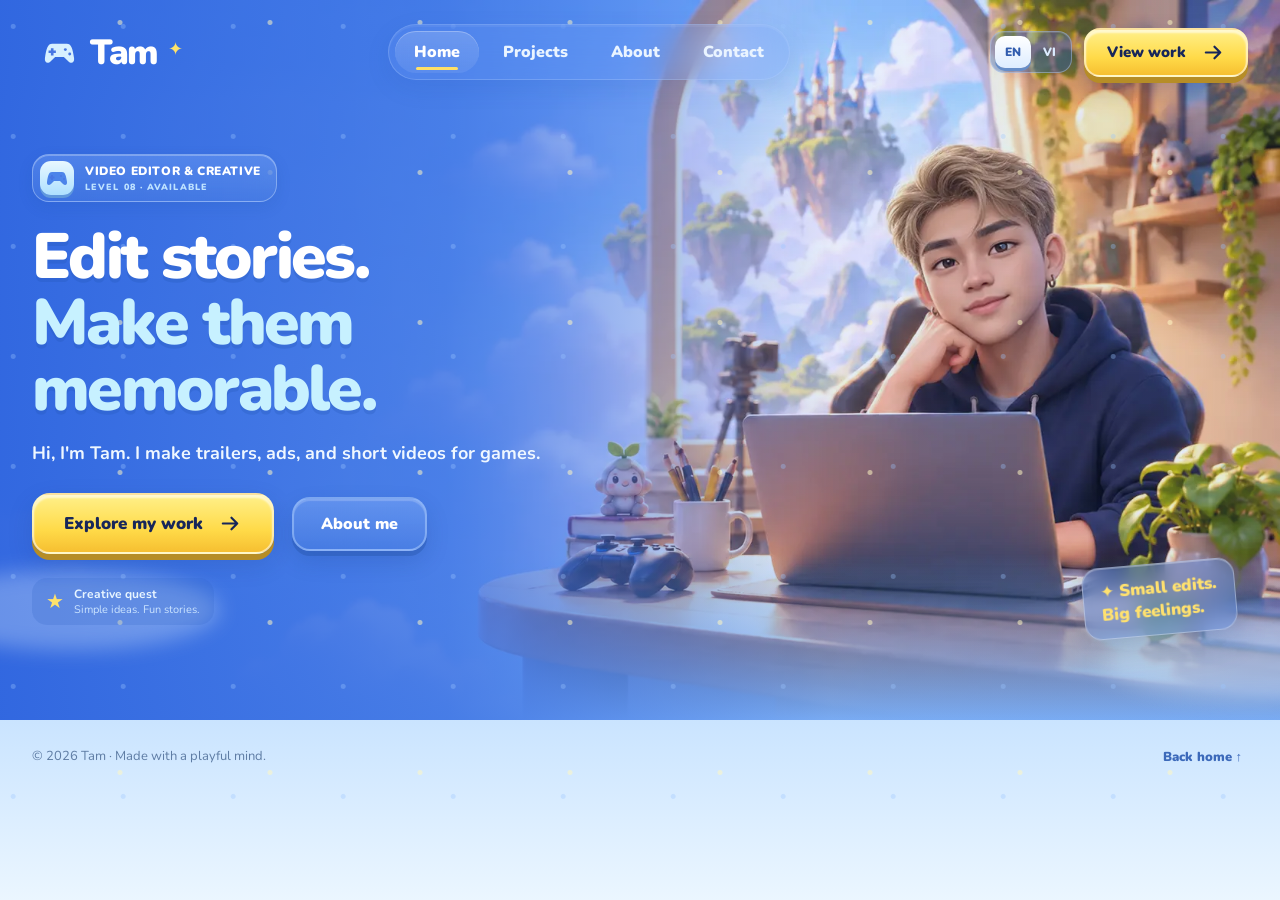
==== commit d827af9b: "Add files via upload" ====
--- a/index.html
+++ b/index.html
@@ -13,6 +13,7 @@
   <link rel="stylesheet" href="styles/game-ui.css">
   <link rel="stylesheet" href="styles/animations.css">
   <link rel="stylesheet" href="styles/responsive.css">
+  <link rel="stylesheet" href="styles/language.css">
 </head>
 <body>
   <svg class="svg-library" aria-hidden="true">
@@ -32,26 +33,33 @@
         <span>Tam</span><b>✦</b>
       </button>
       <nav class="game-tabs" aria-label="Portfolio pages">
-        <button class="game-tab is-active" data-route="home"><svg><use href="#icon-home"/></svg><span>Home</span></button>
-        <button class="game-tab" data-route="projects"><svg><use href="#icon-game"/></svg><span>Projects</span></button>
-        <button class="game-tab" data-route="about"><svg><use href="#icon-user"/></svg><span>About</span></button>
-        <button class="game-tab" data-route="contact"><svg><use href="#icon-mail"/></svg><span>Contact</span></button>
+        <button class="game-tab is-active" data-route="home"><svg><use href="#icon-home"/></svg><span data-i18n="nav.home">Home</span></button>
+        <button class="game-tab" data-route="projects"><svg><use href="#icon-game"/></svg><span data-i18n="nav.projects">Projects</span></button>
+        <button class="game-tab" data-route="about"><svg><use href="#icon-user"/></svg><span data-i18n="nav.about">About</span></button>
+        <button class="game-tab" data-route="contact"><svg><use href="#icon-mail"/></svg><span data-i18n="nav.contact">Contact</span></button>
       </nav>
-      <button class="game-button yellow compact game-press" data-route="projects">View work <svg><use href="#icon-arrow"/></svg></button>
+      <div class="top-actions">
+        <div class="language-switch" role="group" aria-label="Language">
+          <button class="is-active game-press" data-lang="en" aria-pressed="true">EN</button>
+          <button class="game-press" data-lang="vi" aria-pressed="false">VI</button>
+        </div>
+        <button class="game-button yellow compact game-press nav-work" data-route="projects"><span data-i18n="nav.viewWork">View work</span> <svg><use href="#icon-arrow"/></svg></button>
+      </div>
     </header>
 
     <main id="screen" class="screen" aria-live="polite"></main>
-    <footer class="wrap"><span>© <span id="year"></span> Tam · Made with a playful mind.</span><button data-route="home">Back home ↑</button></footer>
+    <footer class="wrap"><span>© <span id="year"></span> Tam · <span data-i18n="footer.line">Made with a playful mind.</span></span><button data-route="home" data-i18n="footer.back">Back home ↑</button></footer>
   </div>
 
   <dialog id="game-popup" class="game-popup">
     <div class="popup-frame">
-      <div class="popup-titlebar"><span id="popup-label">PROJECT DETAILS</span><button class="popup-close game-press" aria-label="Close popup">×</button></div>
+      <div class="popup-titlebar"><span id="popup-label" data-i18n="popup.label">PROJECT DETAILS</span><button class="popup-close game-press" aria-label="Close popup">×</button></div>
       <div id="popup-content" class="popup-content"></div>
     </div>
   </dialog>
 
   <div id="loading" class="loading-screen" aria-label="Loading"><div class="loading-logo"><svg><use href="#icon-game"/></svg></div><div class="loading-bar"><i></i></div></div>
+  <script src="data/i18n.js"></script>
   <script src="data/projects.js"></script>
   <script src="scripts/app.js"></script>
 </body>
--- a/styles/language.css
+++ b/styles/language.css
@@ -0,0 +1,40 @@
+.top-actions {
+  display: flex;
+  align-items: center;
+  gap: 12px;
+}
+
+.language-switch {
+  display: flex;
+  padding: 4px;
+  border: 1px solid #cde1ff66;
+  border-radius: 14px;
+  background: #2c5eb85e;
+  box-shadow: inset 0 1px #fff2;
+}
+
+.language-switch button {
+  min-width: 36px;
+  height: 32px;
+  padding: 0 8px;
+  border: 0;
+  border-radius: 10px;
+  background: transparent;
+  color: #dcecff;
+  font-size: 12px;
+  font-weight: 1000;
+}
+
+.language-switch button.is-active {
+  color: #315cae;
+  background: linear-gradient(180deg, #fff, #ddecff);
+  box-shadow: 0 3px 0 #668dc8;
+}
+
+.hero-view h1 span { color: #fff; }
+.hero-view h1 .accent { color: #c7f1ff; }
+
+@media (max-width: 680px) {
+  .language-switch { margin-left: auto; }
+  .language-switch button { min-width: 34px; height: 30px; }
+}
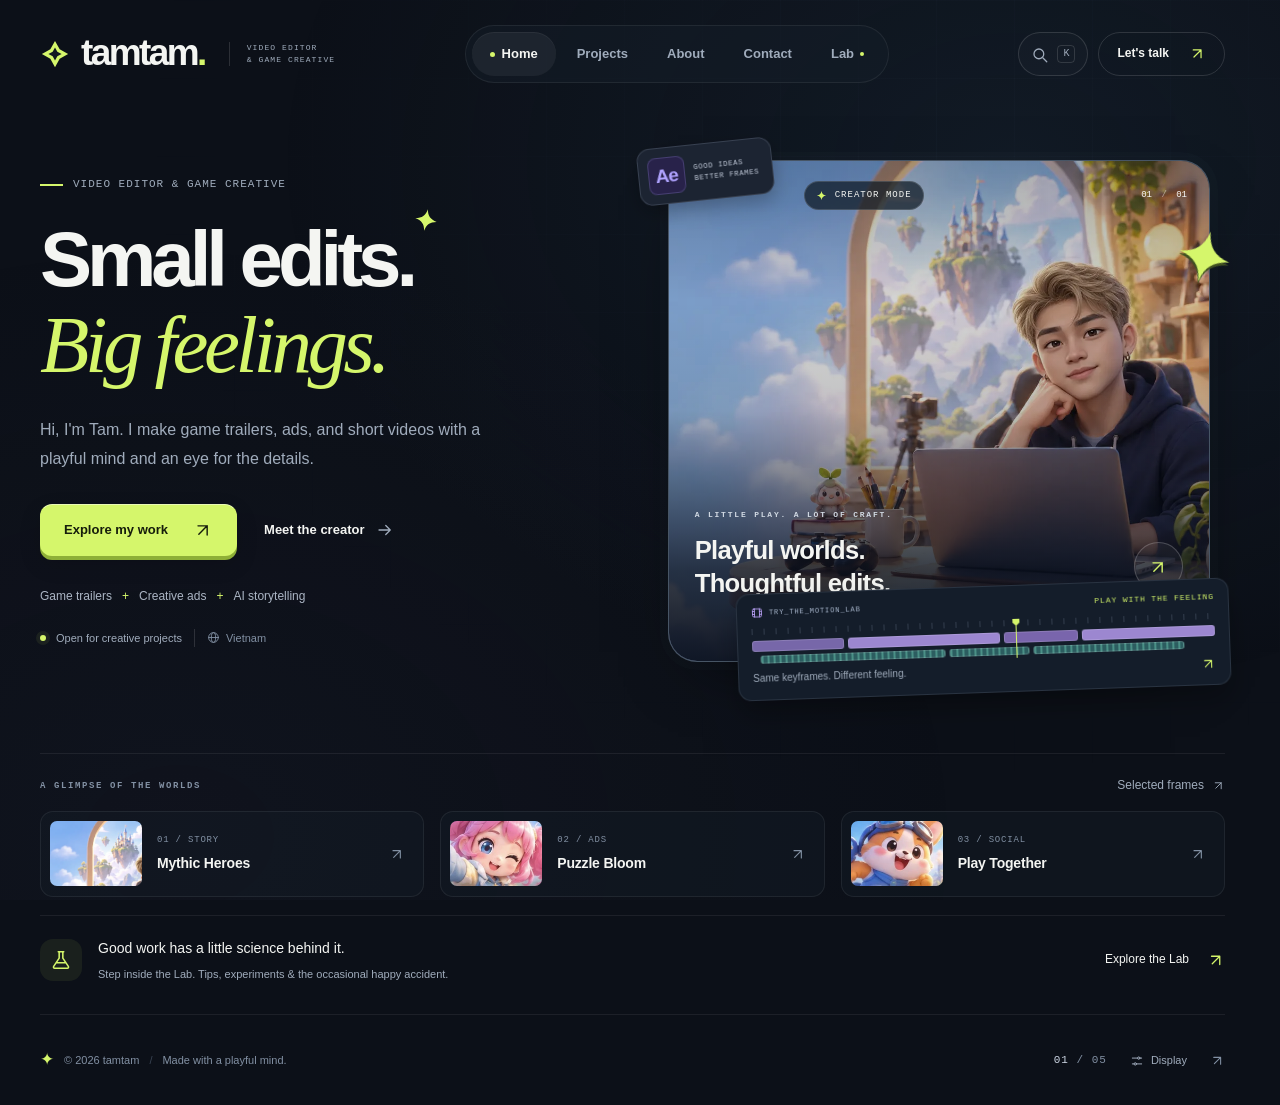
==== commit 2ea76515: "Add files via upload" ====
--- a/index.html
+++ b/index.html
@@ -1,66 +1,91 @@
 <!doctype html>
-<html lang="en">
+<html lang="en" data-accent="lime">
 <head>
-  <meta charset="UTF-8">
-  <meta name="viewport" content="width=device-width, initial-scale=1">
-  <meta name="theme-color" content="#477ee8">
-  <meta name="description" content="Tam — Video Editor & Game Creative portfolio.">
-  <title>Tam Tam | Video Editor</title>
-  <link rel="preconnect" href="https://fonts.googleapis.com">
-  <link rel="preconnect" href="https://fonts.gstatic.com" crossorigin>
-  <link href="https://fonts.googleapis.com/css2?family=Nunito:wght@500;600;700;800;900;1000&display=swap" rel="stylesheet">
-  <link rel="stylesheet" href="styles/base.css">
-  <link rel="stylesheet" href="styles/game-ui.css">
-  <link rel="stylesheet" href="styles/animations.css">
-  <link rel="stylesheet" href="styles/responsive.css">
-  <link rel="stylesheet" href="styles/language.css">
+  <meta charset="utf-8">
+  <meta name="viewport" content="width=device-width, initial-scale=1, viewport-fit=cover">
+  <meta name="theme-color" content="#0c1018">
+  <meta name="description" content="Game trailers, creative ads, and short stories. A portfolio by Tam, video editor and game creative based in Vietnam.">
+  <meta property="og:title" content="tamtam. - Video Editor & Game Creative">
+  <meta property="og:description" content="Small edits. Big feelings. Game trailers, creative ads, and short stories by Tam.">
+  <meta property="og:type" content="website">
+  <meta property="og:image" content="https://tamtam1704.github.io/assets/social-preview.jpg">
+  <meta property="og:url" content="https://tamtam1704.github.io/">
+  <meta name="twitter:card" content="summary_large_image">
+  <title>tamtam. - Video Editor & Game Creative</title>
+  <link rel="icon" href="assets/favicon.svg" type="image/svg+xml">
+  <link rel="stylesheet" href="styles/theme.css">
+  <link rel="stylesheet" href="styles/main.css">
+  <link rel="stylesheet" href="styles/motion.css">
+  <link rel="stylesheet" href="styles/upgrade.css">
+  <script src="data/site.js" defer></script>
+  <script src="data/projects.js" defer></script>
+  <script src="data/lab.js" defer></script>
+  <script src="scripts/utils.js" defer></script>
+  <script src="scripts/schema.js" defer></script>
+  <script src="components/home.js" defer></script>
+  <script src="components/projects.js" defer></script>
+  <script src="components/about.js" defer></script>
+  <script src="components/contact.js" defer></script>
+  <script src="components/lab.js" defer></script>
+  <script src="components/details.js" defer></script>
+  <script src="scripts/app.js" defer></script>
 </head>
 <body>
-  <svg class="svg-library" aria-hidden="true">
-    <symbol id="icon-game" viewBox="0 0 24 24"><path d="M7 6h10c3 0 4 3 5 10 .4 3-2 4-4 2l-3-3H9l-3 3c-2 2-4.4 1-4-2C3 9 4 6 7 6Z" fill="currentColor"/><path d="M7 9v5m-2.5-2.5h5" fill="none" stroke="#4776e3" stroke-width="1.8"/><circle cx="16" cy="10" r="1" fill="#4776e3"/><circle cx="19" cy="13" r="1" fill="#4776e3"/></symbol>
-    <symbol id="icon-arrow" viewBox="0 0 24 24"><path d="M4 12h15m-6-6 6 6-6 6" fill="none" stroke="currentColor" stroke-width="2.3" stroke-linecap="round" stroke-linejoin="round"/></symbol>
-    <symbol id="icon-play" viewBox="0 0 24 24"><path d="m9 7 8 5-8 5Z" fill="currentColor"/></symbol>
-    <symbol id="icon-home" viewBox="0 0 24 24"><path d="m4 11 8-7 8 7v9h-6v-6h-4v6H4Z" fill="currentColor"/></symbol>
-    <symbol id="icon-user" viewBox="0 0 24 24"><circle cx="12" cy="8" r="4" fill="currentColor"/><path d="M4 21c.6-5 3-7 8-7s7.4 2 8 7" fill="currentColor"/></symbol>
-    <symbol id="icon-mail" viewBox="0 0 24 24"><path d="M3 5h18v14H3Z" fill="none" stroke="currentColor" stroke-width="2"/><path d="m4 7 8 7 8-7" fill="none" stroke="currentColor" stroke-width="2"/></symbol>
-  </svg>
-
-  <div class="game-world">
-    <div class="cloud cloud-one"></div><div class="cloud cloud-two"></div>
-    <header class="topbar wrap">
-      <button class="brand game-press" data-route="home" aria-label="Open home">
-        <span class="brand-icon"><svg><use href="#icon-game"/></svg></span>
-        <span>Tam</span><b>✦</b>
-      </button>
-      <nav class="game-tabs" aria-label="Portfolio pages">
-        <button class="game-tab is-active" data-route="home"><svg><use href="#icon-home"/></svg><span data-i18n="nav.home">Home</span></button>
-        <button class="game-tab" data-route="projects"><svg><use href="#icon-game"/></svg><span data-i18n="nav.projects">Projects</span></button>
-        <button class="game-tab" data-route="about"><svg><use href="#icon-user"/></svg><span data-i18n="nav.about">About</span></button>
-        <button class="game-tab" data-route="contact"><svg><use href="#icon-mail"/></svg><span data-i18n="nav.contact">Contact</span></button>
+  <a class="skip-link" href="#main">Skip to content</a>
+  <div class="ambient" aria-hidden="true"></div>
+  <div class="site-shell">
+    <header class="site-header wrap">
+      <a class="brand" href="#home" aria-label="Tam - Home">
+        <span class="brand-emblem" aria-hidden="true"><svg viewBox="0 0 32 32"><path d="M16 2 21 11 30 16 21 21 16 30 11 21 2 16 11 11Z" fill="currentColor"/><path d="m16 9 2.5 4.5L23 16l-4.5 2.5L16 23l-2.5-4.5L9 16l4.5-2.5Z" fill="#111720"/></svg></span>
+        <span class="brand-word">tamtam<span>.</span></span>
+        <span class="brand-caption">VIDEO EDITOR<br>&amp; GAME CREATIVE</span>
+      </a>
+      <nav class="primary-nav" aria-label="Main navigation">
+        <a href="#home" data-nav="home" aria-current="page"><span class="nav-icon" data-icon="home"></span><span>Home</span></a>
+        <a href="#projects" data-nav="projects"><span class="nav-icon" data-icon="grid"></span><span>Projects</span></a>
+        <a href="#about" data-nav="about"><span class="nav-icon" data-icon="person"></span><span>About</span></a>
+        <a href="#contact" data-nav="contact"><span class="nav-icon" data-icon="mail"></span><span>Contact</span></a>
+        <a href="#lab" data-nav="lab" title="Lab - Tips & Tricks"><span class="nav-icon" data-icon="lab"></span><span>Lab<span class="nav-lab-dot" aria-hidden="true"></span></span></a>
       </nav>
-      <div class="top-actions">
-        <div class="language-switch" role="group" aria-label="Language">
-          <button class="is-active game-press" data-lang="en" aria-pressed="true">EN</button>
-          <button class="game-press" data-lang="vi" aria-pressed="false">VI</button>
-        </div>
-        <button class="game-button yellow compact game-press nav-work" data-route="projects"><span data-i18n="nav.viewWork">View work</span> <svg><use href="#icon-arrow"/></svg></button>
-      </div>
+      <div class="header-actions"><button type="button" class="icon-button command-trigger" data-action="search" aria-label="Search projects, tips and pages (Control or Command K)"><span data-icon="search"></span><kbd>K</kbd></button><a href="#contact" class="header-cta">Let's talk <span data-icon="arrow-up"></span></a></div>
     </header>
 
-    <main id="screen" class="screen" aria-live="polite"></main>
-    <footer class="wrap"><span>© <span id="year"></span> Tam · <span data-i18n="footer.line">Made with a playful mind.</span></span><button data-route="home" data-i18n="footer.back">Back home ↑</button></footer>
+    <main id="main" class="wrap" tabindex="-1">
+      <div id="boot-message" class="boot-message"><span class="status-dot"></span> Setting the scene...</div>
+      <section id="view-home" class="view" data-view="home" aria-label="Home" hidden></section>
+      <section id="view-projects" class="view" data-view="projects" aria-label="Projects" hidden></section>
+      <section id="view-lab" class="view" data-view="lab" aria-label="Lab - Tips and Tricks" hidden></section>
+      <section id="view-about" class="view" data-view="about" aria-label="About" hidden></section>
+      <section id="view-contact" class="view" data-view="contact" aria-label="Contact" hidden></section>
+      <noscript><div class="no-script"><h1>Hi, I'm Tam.</h1><p>Video editor &amp; game creative. This portfolio needs JavaScript to display its interactive pages.</p><a href="mailto:ntam170498@gmail.com">ntam170498@gmail.com</a></div></noscript>
+    </main>
+
+    <footer class="site-footer wrap">
+      <p><span class="footer-spark" aria-hidden="true">&#10022;</span> <span id="copyright"></span> <span class="footer-separator">/</span> Made with a playful mind.</p>
+      <div class="footer-right">
+        <span id="page-index" class="page-index">01 <span>/ 05</span></span>
+        <button class="display-button" type="button" data-action="display" aria-haspopup="dialog"><span data-icon="sliders"></span><span>Display</span></button>
+        <a href="#home" class="back-home" aria-label="Back to home"><span data-icon="arrow-up"></span></a>
+      </div>
+    </footer>
   </div>
 
-  <dialog id="game-popup" class="game-popup">
-    <div class="popup-frame">
-      <div class="popup-titlebar"><span id="popup-label" data-i18n="popup.label">PROJECT DETAILS</span><button class="popup-close game-press" aria-label="Close popup">×</button></div>
-      <div id="popup-content" class="popup-content"></div>
-    </div>
+  <dialog id="project-dialog" class="project-dialog" aria-labelledby="project-title">
+    <div id="project-content"></div>
   </dialog>
 
-  <div id="loading" class="loading-screen" aria-label="Loading"><div class="loading-logo"><svg><use href="#icon-game"/></svg></div><div class="loading-bar"><i></i></div></div>
-  <script src="data/i18n.js"></script>
-  <script src="data/projects.js"></script>
-  <script src="scripts/app.js"></script>
+  <dialog id="tip-dialog" class="tip-dialog" aria-labelledby="tip-title"><div id="tip-content"></div></dialog>
+  <dialog id="search-dialog" class="search-dialog" aria-labelledby="search-title">
+    <div class="search-top"><span data-icon="search"></span><label class="sr-only" for="quick-search" id="search-title">Find a project, tip or page</label><input id="quick-search" type="search" placeholder="A project, a tip, a little inspiration..." autocomplete="off" maxlength="100"><button class="icon-button" type="button" data-action="close-search" aria-label="Close search"><span data-icon="close"></span></button></div>
+    <div id="search-results" class="search-results"></div><p class="search-foot">Search the portfolio <span>Tab to navigate &middot; Esc to close</span></p>
+  </dialog>
+  <dialog id="display-dialog" class="display-dialog" aria-labelledby="display-title">
+    <div class="dialog-heading"><div><p class="eyebrow">MAKE YOURSELF AT HOME</p><h2 id="display-title">Set the mood.</h2></div><button class="icon-button" type="button" data-action="close-display" aria-label="Close display settings"><span data-icon="close"></span></button></div>
+    <p class="muted">A little customization, just for this browser.</p>
+    <fieldset class="accent-picker"><legend>Accent color</legend><div class="swatch-row"><button type="button" class="swatch swatch-lime" data-accent-choice="lime" aria-pressed="true"><span></span>Lime</button><button type="button" class="swatch swatch-ice" data-accent-choice="ice" aria-pressed="false"><span></span>Ice</button><button type="button" class="swatch swatch-lilac" data-accent-choice="lilac" aria-pressed="false"><span></span>Lilac</button></div></fieldset>
+    <label class="motion-setting"><span><strong>Motion effects</strong><small id="motion-help">Subtle movement, never in the way.</small></span><input id="motion-toggle" type="checkbox" role="switch" aria-describedby="motion-help" checked><span class="switch-track" aria-hidden="true"></span></label>
+    <button type="button" class="text-button reset-display" data-action="reset-display">Reset to site defaults <span data-icon="refresh"></span></button>
+  </dialog>
+  <div id="toast" class="toast" role="status" aria-live="polite" aria-atomic="true"></div>
 </body>
 </html>
--- a/styles/theme.css
+++ b/styles/theme.css
@@ -0,0 +1,37 @@
+/* DESIGN TOKENS. Site-wide adjustments belong here, not in multiple files. */
+:root {
+  color-scheme: dark;
+  --bg: #0c1018;
+  --surface: #131a25;
+  --surface-raised: #192230;
+  --surface-soft: #101721;
+  --text: #f4f5f2;
+  --muted: #a0acbc;
+  --subtle: #8290a3;
+  --line: #ffffff12;
+  --line-strong: #ffffff22;
+  --accent: #d5f66b;
+  --accent-soft: #d5f66b12;
+  --accent-deep: #8eaf37;
+  --on-accent: #161d0b;
+  --font-body: 'Inter', 'Segoe UI', Arial, sans-serif;
+  --font-display: 'Arial', 'Helvetica Neue', sans-serif;
+  --font-editorial: Georgia, 'Times New Roman', serif;
+  --font-mono: 'Consolas', 'Liberation Mono', monospace;
+  --radius: 24px;
+  --ease-out: cubic-bezier(.22, 1, .36, 1);
+  --ease-standard: cubic-bezier(.2, .7, .3, 1);
+  --page-width: 1240px;
+}
+:root[data-accent='ice'] {
+  --accent: #84e6f5;
+  --accent-soft: #84e6f512;
+  --accent-deep: #389eae;
+  --on-accent: #082329;
+}
+:root[data-accent='lilac'] {
+  --accent: #c3a8ff;
+  --accent-soft: #c3a8ff12;
+  --accent-deep: #8060ba;
+  --on-accent: #20132f;
+}
--- a/styles/main.css
+++ b/styles/main.css
@@ -0,0 +1,646 @@
+/* 01 - Foundation */
+*, *::before, *::after { box-sizing: border-box; }
+html { scrollbar-gutter: stable; scroll-behavior: smooth; }
+body { margin: 0; background: var(--bg); color: var(--text); font: 15px/1.65 var(--font-body); -webkit-font-smoothing: antialiased; }
+button, input, textarea, select { font: inherit; }
+button, a, input, select, textarea { -webkit-tap-highlight-color: transparent; }
+button, select { cursor: pointer; }
+button { color: inherit; }
+button, fieldset { margin: 0; }
+a { color: inherit; text-decoration: none; }
+img { display: block; max-width: 100%; }
+svg { display: inline-block; vertical-align: middle; flex-shrink: 0; }
+.icon { width: 22px; height: 22px; }
+h1, h2, h3, p { margin: 0; }
+h1, h2, h3 { line-height: 1.1; }
+em { color: var(--accent); font-family: var(--font-editorial); font-weight: 400; }
+[hidden] { display: none !important; }
+::selection { color: var(--on-accent); background: var(--accent); }
+:focus-visible { outline: 2px solid var(--accent); outline-offset: 5px; }
+h1:focus, main:focus { outline: none; }
+.sr-only { position: absolute; width: 1px; height: 1px; padding: 0; margin: -1px; overflow: hidden; clip: rect(0, 0, 0, 0); white-space: nowrap; border: 0; }
+.skip-link { position: fixed; top: 12px; left: 12px; z-index: 100; padding: 10px 18px; color: var(--on-accent); background: var(--accent); border-radius: 8px; transform: translateY(-150%); }
+.skip-link:focus { transform: translateY(0); }
+.wrap { width: min(var(--page-width), calc(100% - 96px)); margin-inline: auto; }
+.site-shell { position: relative; isolation: isolate; display: flex; flex-direction: column; min-height: 100vh; min-height: 100svh; }
+#main { flex: 1; min-width: 0; }
+.ambient { position: fixed; inset: 0; z-index: -1; pointer-events: none; background: radial-gradient(ellipse at 79% 18%, #22394d40 0%, transparent 51%), radial-gradient(ellipse at 14% 93%, #27273e25 0%, transparent 50%); }
+.ambient::after { content: ''; position: absolute; inset: 0; background-image: linear-gradient(#9fbeeb0a 1px, transparent 1px), linear-gradient(90deg, #9fbeeb0a 1px, transparent 1px); background-size: 78px 78px; mask-image: radial-gradient(ellipse at 74% 15%, #0008, transparent 65%); }
+.boot-message, .no-script { padding: 100px 0; }
+.boot-message { color: var(--muted); }
+.boot-message .status-dot { margin-right: 10px; }
+
+/* 02 - Persistent navigation */
+.site-header { height: 118px; display: flex; align-items: center; justify-content: space-between; gap: 24px; }
+.brand { display: inline-flex; align-items: center; gap: 11px; }
+.brand-emblem { display: flex; width: 35px; height: 35px; color: var(--accent); }
+.brand-emblem svg { width: 100%; height: 100%; }
+.brand-word { font: 800 38px/1 var(--font-display); letter-spacing: -2.8px; padding-bottom: 3px; }
+.brand-word > span { color: var(--accent); }
+.brand-caption { font: 8px/1.55 var(--font-mono); letter-spacing: 1.1px; margin-left: 13px; padding-left: 17px; border-left: 1px solid var(--line-strong); color: var(--muted); }
+.primary-nav { display: flex; gap: 4px; padding: 6px; border: 1px solid var(--line); border-radius: 100px; background: #151d288f; }
+.primary-nav a { min-height: 40px; padding: 9px 20px; border-radius: 100px; color: var(--muted); font-size: 12px; font-weight: 600; display: flex; justify-content: center; align-items: center; gap: 7px; }
+.primary-nav a[aria-current='page'] { color: var(--text); background: #ffffff0e; box-shadow: inset 0 1px 0 #ffffff0e; }
+.primary-nav a[aria-current='page']::before { content: ''; width: 5px; height: 5px; border-radius: 50%; background: var(--accent); }
+.nav-icon { display: none; }
+.header-cta { display: inline-flex; align-items: center; gap: 20px; padding: 11px 18px; border: 1px solid var(--line-strong); border-radius: 100px; font-size: 12px; font-weight: 600; }
+.header-cta .icon { width: 17px; height: 17px; color: var(--accent); }
+
+/* 03 - Shared controls and typography */
+.eyebrow { display: flex; align-items: center; gap: 10px; color: var(--accent); font: 10px/1.5 var(--font-mono); font-weight: 600; letter-spacing: 1.8px; }
+.tiny-line { display: inline-block; width: 23px; height: 2px; background: var(--accent); }
+.button { min-height: 54px; display: inline-flex; align-items: center; justify-content: center; gap: 25px; padding: 14px 23px; border-radius: 12px; border: 1px solid transparent; font-size: 13px; font-weight: 700; line-height: 1.4; }
+.button .icon { width: 20px; height: 20px; }
+.button-primary { color: var(--on-accent); background: var(--accent); border-top-color: #ffffff80; box-shadow: 0 4px 0 var(--accent-deep), 0 8px 22px #0002; }
+.button-quiet { color: var(--text); padding-inline: 10px; font-size: 12px; gap: 12px; }
+.button-quiet .icon { width: 18px; color: var(--muted); }
+.status-dot { display: inline-block; width: 6px; height: 6px; border-radius: 50%; background: var(--accent); box-shadow: 0 0 0 4px var(--accent-soft); flex-shrink: 0; }
+.status-dot.unavailable { background: var(--muted); box-shadow: none; }
+.text-link, .text-button { display: inline-flex; align-items: center; gap: 12px; font-size: 12px; font-weight: 600; }
+.text-link .icon, .text-button .icon { width: 17px; height: 17px; color: var(--accent); }
+.text-button { border: 0; background: transparent; padding: 8px 0; }
+.icon-button { width: 40px; height: 40px; border-radius: 12px; display: inline-flex; align-items: center; justify-content: center; border: 1px solid var(--line-strong); background: #ffffff05; flex-shrink: 0; }
+.icon-button .icon { width: 18px; height: 18px; }
+.muted { color: var(--muted); }
+.tag { display: inline-flex; align-items: center; padding: 6px 11px; color: var(--muted); border: 1px solid var(--line); border-radius: 7px; font-size: 11px; }
+
+/* 04 - Home */
+#view-home { padding-bottom: 25px; }
+.home-hero { display: grid; grid-template-columns: 1.04fr 1fr; align-items: center; gap: 66px; padding: 38px 0 75px; }
+.hero-copy { position: relative; z-index: 1; padding-bottom: 2px; }
+.hero-eyebrow { display: flex; align-items: center; gap: 10px; text-transform: uppercase; color: var(--muted); font: 10px/1.5 var(--font-mono); letter-spacing: 1.4px; margin-bottom: 30px; }
+.hero-title { position: relative; width: max-content; max-width: 100%; font: 800 clamp(59px, 6.4vw, 89px)/1.04 var(--font-display); letter-spacing: -5.6px; }
+.hero-title em { display: inline-block; font-size: 1.035em; line-height: 1.12; letter-spacing: -5px; }
+.title-period { display: inline-flex; position: absolute; top: -12px; right: -26px; transform: rotate(10deg); color: var(--accent); }
+.title-period .icon { width: 26px; height: 26px; }
+.hero-description { max-width: 410px; color: var(--muted); font-size: 14px; line-height: 1.9; margin-top: 26px; }
+.hero-actions { display: flex; gap: 23px; margin-top: 30px; align-items: center; }
+.hero-specialties { display: flex; align-items: center; flex-wrap: wrap; gap: 10px; margin-top: 33px; }
+.specialty { display: inline-flex; align-items: center; color: #acb6c5; font-size: 10px; line-height: 1.3; }
+.specialty + .specialty::before { content: '+'; color: var(--accent); margin-right: 10px; font-size: 12px; }
+.availability { display: flex; align-items: center; gap: 10px; color: var(--muted); font-size: 10px; margin-top: 24px; }
+.availability-location { display: inline-flex; align-items: center; gap: 6px; color: var(--subtle); border-left: 1px solid var(--line-strong); padding-left: 12px; margin-left: 2px; }
+.availability-location .icon { width: 13px; height: 13px; }
+.hero-art { position: relative; margin: 12px 15px 15px 0; perspective: 1100px; }
+.creator-card { position: relative; aspect-ratio: 1.04; border: 1px solid #c5d6ed3b; border-radius: 29px; overflow: hidden; background: #202d3c; box-shadow: 0 25px 70px -35px #000d, 0 0 0 8px #b1cfed04; transform: rotateY(var(--ry, 0deg)) rotateX(var(--rx, 0deg)); }
+.creator-image { width: 100%; height: 100%; object-fit: cover; filter: saturate(.82) brightness(.83); }
+.creator-shade { position: absolute; inset: 0; background: linear-gradient(180deg, #07121b33 0%, transparent 28%, #08111a15 50%, #0a111fc7 82%, #0a111ff5 100%); }
+.creator-topline { position: absolute; inset: 20px 22px auto 145px; display: flex; justify-content: space-between; align-items: center; }
+.glass-chip { display: flex; align-items: center; gap: 8px; background: #101b26bb; border: 1px solid #ffffff26; border-radius: 100px; padding: 8px 11px; font: 8px/1 var(--font-mono); letter-spacing: 1px; }
+.glass-chip .icon { color: var(--accent); width: 11px; height: 11px; }
+.frame-number { font: 9px/1 var(--font-mono); color: #f7f7f7; text-shadow: 0 1px 8px #000; }
+.frame-number i { font-style: normal; opacity: .5; padding-inline: 4px; }
+.creator-caption { position: absolute; bottom: 62px; inset-inline: 26px; }
+.creator-caption .eyebrow { color: #d1d9e3; font-size: 7px; letter-spacing: 1.8px; margin-bottom: 12px; }
+.creator-caption > div { display: flex; align-items: center; justify-content: space-between; gap: 12px; }
+.creator-caption p { font-size: 23px; font-weight: 600; line-height: 1.27; letter-spacing: -.7px; }
+.round-link { display: flex; align-items: center; justify-content: center; width: 49px; height: 49px; border: 1px solid #ffffff33; border-radius: 50%; background: #ffffff0c; }
+.round-link .icon { width: 20px; height: 20px; color: var(--accent); }
+.card-corner { position: absolute; width: 12px; height: 12px; border-color: #ffffff65; }
+.corner-tl { left: 12px; top: 12px; border-left: 1px solid; border-top: 1px solid; border-radius: 5px 0 0; }
+.corner-br { right: 12px; bottom: 12px; border-right: 1px solid; border-bottom: 1px solid; border-radius: 0 0 5px; }
+.orbit-label { pointer-events: none; position: absolute; z-index: 2; display: flex; align-items: center; gap: 9px; padding: 9px 13px 9px 9px; border: 1px solid #d5e1ff25; border-radius: 13px; background: #1c2432; box-shadow: 0 7px 20px #0004; }
+.orbit-label-top { left: -30px; top: -17px; transform: rotate(-6deg); }
+.orbit-label > span:last-child { font: 7px/1.5 var(--font-mono); color: #c9d2e1; letter-spacing: .8px; }
+.orbit-tool { color: #b0a3ff; background: #28224a; border: 1px solid #b0a3ff38; border-radius: 8px; width: 37px; height: 37px; display: grid; place-items: center; font-size: 19px; font-weight: 600; letter-spacing: -1px; }
+.orbit-spark { pointer-events: none; position: absolute; color: var(--accent); right: -25px; top: 66px; transform: rotate(14deg); filter: drop-shadow(0 3px 0 #405021); }
+.orbit-spark .icon { width: 61px; height: 61px; }
+.timeline-card { pointer-events: none; position: absolute; right: -20px; bottom: -39px; left: 69px; z-index: 2; border: 1px solid #4c59685e; background: #141d2a; border-radius: 13px; padding: 12px 14px 13px; transform: rotate(-2.5deg); box-shadow: 0 15px 28px #0004; }
+.timeline-top { display: flex; justify-content: space-between; align-items: center; color: #aab8ce; font: 7px/1 var(--font-mono); letter-spacing: .9px; margin-bottom: 10px; }
+.timeline-top > span:first-child { display: inline-flex; align-items: center; gap: 6px; }
+.timeline-top .icon { width: 12px; height: 12px; color: #bca3fb; }
+.timeline-top > span:last-child { color: var(--accent); font-size: 8px; }
+.timeline-ruler { height: 6px; background: repeating-linear-gradient(90deg, #93a2bb3d 0 1px, transparent 1px 12px); margin-bottom: 6px; }
+.timeline-tracks { display: grid; gap: 4px; position: relative; }
+.track { display: flex; gap: 4px; height: 11px; }
+.track i { display: block; border-radius: 3px; border: 1px solid #ffffff25; }
+.track-one i:nth-child(1) { width: 20%; background: #7767a9; }
+.track-one i:nth-child(2) { width: 33%; background: #9c87d0; }
+.track-one i:nth-child(3) { width: 16%; background: #7965ac; }
+.track-one i:nth-child(4) { width: 29%; background: #9c87d0; }
+.track-two { padding-inline: 8px 31px; height: 8px; }
+.track-two i { background: #459e9680; background-image: repeating-linear-gradient(90deg, #68c3ae80 0 2px, transparent 2px 6px); }
+.track-two i:nth-child(1) { width: 44%; }
+.track-two i:nth-child(2) { width: 19%; }
+.track-two i:nth-child(3) { width: 36%; }
+.playhead { position: absolute; top: -10px; bottom: -3px; width: 1px; left: 57%; background: var(--accent); }
+.playhead::before { content: ''; position: absolute; top: -3px; left: -3px; width: 7px; height: 7px; background: var(--accent); clip-path: polygon(0 0, 100% 0, 100% 55%, 50% 100%, 0 55%); }
+.home-shelf { border-top: 1px solid var(--line); padding-top: 22px; }
+.shelf-heading { display: flex; align-items: center; justify-content: space-between; margin-bottom: 15px; }
+.shelf-heading > .eyebrow { color: var(--subtle); font-size: 8px; letter-spacing: 1.6px; }
+.shelf-heading > a { color: var(--muted); font-size: 10px; display: inline-flex; align-items: center; gap: 8px; }
+.shelf-heading > a .icon { width: 13px; height: 13px; }
+.frame-shelf { display: grid; grid-template-columns: repeat(3, minmax(0, 1fr)); gap: 16px; }
+.mini-project { display: flex; align-items: center; gap: 15px; padding: 9px; border-radius: 13px; border: 1px solid var(--line); background: #161e2a66; min-width: 0; }
+.mini-cover { width: 93px; height: 61px; flex-shrink: 0; border-radius: 7px; overflow: hidden; background: #212c3c; }
+.mini-cover img { height: 100%; width: 100%; object-fit: cover; filter: saturate(.85); }
+.mini-info { min-width: 0; }
+.mini-category { display: block; color: var(--subtle); font: 7px/1.6 var(--font-mono); letter-spacing: .8px; text-transform: uppercase; }
+.mini-info strong { display: block; font-size: 13px; letter-spacing: -.2px; margin-top: 5px; }
+.mini-arrow { width: 16px; height: 16px; margin-left: auto; margin-right: 9px; color: var(--subtle); }
+
+/* 05 - Projects */
+.page-heading h1 { font: 700 clamp(46px, 5vw, 70px)/1.08 var(--font-display); letter-spacing: -3.8px; margin-top: 20px; }
+.page-heading h1 em { letter-spacing: -3.2px; }
+.page-heading > p:last-child:not(.eyebrow) { color: var(--muted); font-size: 14px; line-height: 1.8; margin-top: 20px; }
+#view-projects { padding: 31px 0 16px; }
+.projects-heading { display: flex; align-items: center; justify-content: space-between; gap: 30px; }
+.projects-heading > div:first-child > p:last-child { color: var(--muted); font-size: 14px; line-height: 1.8; margin-top: 16px; }
+.collection-count { display: flex; align-items: center; gap: 13px; align-self: flex-end; padding-bottom: 6px; }
+.collection-count strong { font: 400 65px/.9 var(--font-editorial); color: var(--accent); letter-spacing: -3px; }
+.collection-count > span { color: var(--subtle); font: 8px/1.7 var(--font-mono); letter-spacing: 1.4px; }
+.project-toolbar { display: flex; align-items: center; justify-content: space-between; margin: 34px 0 23px; gap: 15px; }
+.filters { display: flex; flex-wrap: wrap; align-items: center; gap: 8px; }
+.filter { display: inline-flex; align-items: center; justify-content: center; gap: 12px; min-height: 42px; padding: 10px 16px; border-radius: 100px; background: #ffffff03; border: 1px solid var(--line); color: var(--muted); font-size: 11px; }
+.filter > span { font: 8px/1 var(--font-mono); opacity: .7; }
+.filter.is-active { background: var(--accent); color: var(--on-accent); border-color: var(--accent); font-weight: 600; }
+.toolbar-note { display: flex; gap: 8px; align-items: center; font: 8px/1 var(--font-mono); letter-spacing: 1.4px; color: var(--subtle); }
+.toolbar-note .icon { width: 14px; height: 14px; }
+.project-grid { display: grid; grid-template-columns: repeat(2, minmax(0, 1fr)); gap: 20px; }
+.project-grid.is-bento { grid-template-columns: 1.42fr 1fr; grid-template-rows: repeat(2, 227px); }
+.project-card { display: block; position: relative; min-width: 0; min-height: 265px; overflow: hidden; isolation: isolate; border: 1px solid var(--line-strong); border-radius: 23px; background: var(--surface); }
+.project-grid.is-bento .project-card { min-height: 0; }
+.project-grid.is-bento .project-card-featured { grid-row: span 2; }
+.project-cover { position: absolute; inset: 0; width: 100%; height: 100%; object-fit: cover; filter: saturate(.8) brightness(.86); z-index: -2; }
+.project-shade { position: absolute; inset: 0; background: linear-gradient(180deg, #080f1b3b 0%, transparent 30%, #080f1b44 49%, #080f1be6 100%); z-index: -1; }
+.project-card-featured .project-shade { background: linear-gradient(180deg, #080f1b33 0%, #080f1b00 28%, #0a162773 57%, #080f1bf5 100%); }
+.project-card-top { position: absolute; top: 20px; left: 20px; right: 20px; display: flex; justify-content: space-between; align-items: center; gap: 6px; }
+.project-category { padding: 7px 11px; background: #121c2ade; border: 1px solid #ffffff21; border-radius: 7px; color: #f3f6fb; font: 9px/1 var(--font-mono); }
+.project-status { color: #f0f3f9; background: #0d152987; border-radius: 4px; padding: 4px 6px; text-shadow: 0 1px 4px #0009; font: 6.5px/1.4 var(--font-mono); letter-spacing: .9px; }
+.featured-label { position: absolute; left: 28px; bottom: 121px; color: var(--accent); font: 8px/1 var(--font-mono); letter-spacing: 1.5px; display: flex; align-items: center; gap: 7px; }
+.featured-label .icon { width: 11px; height: 11px; }
+.project-card-bottom { position: absolute; bottom: 22px; left: 23px; right: 23px; display: flex; align-items: flex-end; justify-content: space-between; gap: 13px; }
+.project-card h2 { font-size: 23px; letter-spacing: -.8px; font-weight: 600; }
+.project-card p { color: #c5cfdd; font-size: 10px; margin-top: 7px; }
+.project-card-featured .project-card-bottom { left: 28px; right: 28px; bottom: 30px; }
+.project-card-featured h2 { font-size: 39px; letter-spacing: -1.5px; }
+.project-card-featured p { font-size: 12px; margin-top: 9px; }
+.project-open { display: flex; align-items: center; justify-content: center; width: 39px; height: 39px; border: 1px solid #ffffff42; background: #ffffff0a; border-radius: 50%; flex-shrink: 0; }
+.project-open .icon { width: 19px; height: 19px; }
+.project-card-featured .project-open { width: 51px; height: 51px; color: var(--on-accent); background: var(--accent); border-color: var(--accent); }
+.projects-endnote { display: flex; align-items: center; justify-content: space-between; gap: 15px; margin-top: 26px; padding: 18px 0; }
+.projects-endnote > p { color: var(--muted); font-size: 11px; display: flex; align-items: center; gap: 11px; }
+.empty-state { padding: 70px 30px; grid-column: 1/-1; border: 1px dashed var(--line-strong); border-radius: var(--radius); text-align: center; }
+.empty-state h2 { font-size: 24px; margin-bottom: 12px; }
+.empty-state p { color: var(--muted); }
+
+/* 06 - About */
+#view-about { padding: 34px 0 25px; }
+.about-layout { display: grid; grid-template-columns: .75fr 1.3fr; gap: 80px; }
+.profile-column { padding-top: 8px; }
+.profile-photo { position: relative; overflow: hidden; aspect-ratio: .77; border: 1px solid var(--line-strong); border-radius: 25px; background: var(--surface); }
+.profile-photo > img { width: 100%; height: 100%; object-fit: cover; object-position: center 29%; filter: saturate(.7); }
+.profile-photo-shade { position: absolute; inset: 0; background: linear-gradient(180deg, #0a122566, transparent 35%, #10172600 52%, #0a101ad9 100%); }
+.photo-corner-label { position: absolute; top: 20px; left: 20px; color: #e5edfa; font: 8px/1.6 var(--font-mono); letter-spacing: 1.6px; }
+.photo-caption { position: absolute; bottom: 29px; left: 27px; }
+.photo-caption > h2 { font-size: 46px; font-weight: 600; letter-spacing: -2.4px; }
+.photo-caption > h2 span { color: var(--accent); }
+.photo-caption > span { display: inline-block; margin-top: 7px; color: #c4cddb; font: 8px/1.6 var(--font-mono); letter-spacing: .9px; text-transform: uppercase; }
+.profile-note { position: relative; z-index: 1; display: flex; gap: 12px; align-items: center; justify-content: center; background: var(--accent); color: var(--on-accent); border-radius: 7px; width: max-content; max-width: 94%; margin: -5px auto 0; padding: 10px 16px; transform: rotate(-3deg); font-size: 11px; font-weight: 600; box-shadow: 0 5px 15px #0003; }
+.profile-note .icon { width: 17px; height: 17px; }
+.interest-tags { display: flex; justify-content: center; flex-wrap: wrap; gap: 7px; margin-top: 27px; }
+.interest { display: inline-flex; align-items: center; padding: 5px 9px; background: #ffffff04; border: 1px solid var(--line); border-radius: 6px; font-size: 9px; color: var(--muted); }
+.about-copy .page-heading h1 { font-size: clamp(42px, 4.6vw, 60px); line-height: 1.12; }
+.about-bio { margin: 24px 0 29px; max-width: 590px; }
+.about-bio p { color: var(--muted); line-height: 1.9; font-size: 14px; }
+.about-bio p + p { margin-top: 12px; }
+.history-list { border-top: 1px solid var(--line); }
+.history-card { display: grid; grid-template-columns: 35px 1fr; gap: 16px; padding: 22px 0; }
+.history-card + .history-card { border-top: 1px solid var(--line); }
+.history-icon { display: grid; place-items: center; width: 34px; height: 34px; border: 1px solid var(--line-strong); border-radius: 9px; color: var(--accent); background: var(--accent-soft); }
+.history-icon .icon { width: 17px; height: 17px; }
+.history-meta { display: flex; justify-content: space-between; gap: 10px; color: var(--subtle); font: 7px/1.6 var(--font-mono); letter-spacing: 1.1px; margin-top: 2px; }
+.history-meta time { color: var(--muted); letter-spacing: 0; white-space: nowrap; }
+.history-card h2 { margin-top: 9px; font-size: 20px; font-weight: 600; letter-spacing: -.6px; }
+.history-card h3 { margin-top: 7px; font-size: 12px; color: #c2ccdb; font-weight: 500; }
+.history-card p { margin-top: 10px; font-size: 12px; line-height: 1.85; color: var(--muted); }
+.toolbox { display: grid; grid-template-columns: .75fr 1.3fr; gap: 80px; align-items: center; padding: 35px 0 5px; margin-top: 21px; border-top: 1px solid var(--line); }
+.toolbox-heading .eyebrow { font-size: 8px; letter-spacing: 1.5px; }
+.toolbox-heading h2 { font-size: 33px; letter-spacing: -1.2px; margin-top: 15px; line-height: 1.15; }
+.toolbox-heading p:not(.eyebrow) { color: var(--muted); font-size: 11px; line-height: 1.8; margin: 14px 0; }
+.toolbox-heading .text-link { font-size: 10px; }
+.tools-grid { display: grid; grid-template-columns: repeat(5, minmax(0, 1fr)); gap: 9px; }
+.tool-tile { display: flex; flex-direction: column; align-items: center; justify-content: center; gap: 10px; height: 98px; background: #151e2b88; border: 1px solid var(--line); border-radius: 12px; }
+.tool-mark { display: flex; align-items: center; justify-content: center; width: 37px; height: 37px; color: var(--tool-color); background: var(--tool-bg); border: 1px solid #ffffff09; border-radius: 10px; font: 600 21px/1 var(--font-display); letter-spacing: -1px; }
+.tool-mark .icon { width: 23px; height: 23px; }
+.tool-mark > img { width: 27px; height: 27px; object-fit: contain; }
+.tool-tile > span:last-child { color: #b7c3d4; font-size: 8px; text-align: center; }
+
+/* 07 - Contact */
+#view-contact { padding: 46px 0 52px; }
+.contact-layout { display: grid; grid-template-columns: 1fr 1fr; gap: 110px; align-items: center; }
+.contact-intro .page-heading h1 { font-size: clamp(54px, 5.7vw, 82px); line-height: 1.04; margin-top: 27px; letter-spacing: -4.5px; }
+.contact-intro .page-heading h1 em { letter-spacing: -3.3px; }
+.contact-star { color: var(--accent); display: inline-flex; vertical-align: middle; margin-left: 15px; transform: rotate(13deg); }
+.contact-star .icon { width: 41px; height: 41px; }
+.contact-intro .page-heading > p:last-child { font-size: 13px; margin-top: 26px; }
+.contact-person { display: flex; align-items: center; gap: 12px; margin-top: 28px; }
+.contact-person > img { width: 43px; height: 43px; border-radius: 50%; object-fit: cover; object-position: center 30%; border: 2px solid var(--line-strong); }
+.contact-person > div > strong { display: block; font-size: 10px; font-weight: 500; }
+.contact-person > div > span { display: flex; align-items: center; gap: 8px; margin-top: 3px; color: var(--subtle); font-size: 9px; }
+.contact-person .status-dot { width: 4px; height: 4px; box-shadow: none; }
+.social-list { display: flex; flex-wrap: wrap; align-items: center; gap: 23px; margin-top: 36px; }
+.social-link { display: inline-flex; align-items: center; gap: 8px; color: #b3bfce; font-size: 10px; }
+.social-link .icon:first-child { width: 16px; height: 16px; }
+.social-link .icon:last-child { width: 12px; height: 12px; margin-left: -2px; color: var(--subtle); }
+.contact-card { position: relative; background: linear-gradient(145deg, #1b2635, #131b27 72%); border: 1px solid var(--line-strong); border-radius: 24px; padding: 29px; box-shadow: 0 25px 80px -35px #0008, inset 0 1px 0 #ffffff04; }
+.contact-card::before { content: ''; position: absolute; width: 55px; height: 3px; top: -2px; left: 29px; border-radius: 6px; background: var(--accent); }
+.contact-card-top { display: flex; align-items: center; gap: 13px; }
+.contact-envelope { width: 38px; height: 38px; display: grid; place-items: center; color: var(--accent); background: var(--accent-soft); border: 1px solid #ffffff0a; border-radius: 11px; }
+.contact-envelope .icon { width: 20px; height: 20px; }
+.contact-card-top .eyebrow { font-size: 7px; letter-spacing: 1.3px; color: var(--subtle); }
+.email-row { display: flex; align-items: center; gap: 10px; justify-content: space-between; margin-top: 21px; }
+.email-row > a { font-size: clamp(16px, 1.48vw, 21px); font-weight: 600; letter-spacing: -.7px; overflow-wrap: anywhere; }
+.email-row .icon-button { width: 33px; height: 33px; border-radius: 9px; color: var(--muted); }
+.email-row .icon { width: 15px; height: 15px; }
+.contact-divider { border-top: 1px solid var(--line); margin: 22px 0; }
+.form-label { display: block; font-size: 11px; font-weight: 500; margin: 0 0 9px; }
+.form-label > span { color: var(--subtle); font-size: 10px; font-weight: 400; margin-left: 3px; }
+select, textarea { width: 100%; background: #0d152299; border: 1px solid #ffffff14; border-radius: 9px; color: #dae0ea; padding: 11px 14px; font-size: 11px; }
+select { min-height: 43px; }
+.select-wrap { margin-bottom: 18px; }
+textarea { resize: vertical; min-height: 92px; max-height: 300px; line-height: 1.7; }
+textarea::placeholder { color: #77879d; }
+.contact-submit { width: 100%; margin-top: 18px; min-height: 47px; font-size: 12px; justify-content: space-between; padding: 12px 16px; }
+.form-note { color: var(--subtle); font-size: 8px; text-align: center; margin-top: 15px; }
+.compose-fallback { color: var(--muted); padding: 10px; border: 1px solid var(--line); font-size: 11px; margin-top: 12px; border-radius: 7px; }
+.compose-fallback > a { color: var(--accent); text-decoration: underline; }
+.contact-card-footer { display: flex; align-items: center; justify-content: space-between; gap: 13px; border-top: 1px solid var(--line); padding-top: 17px; margin-top: 21px; font-size: 9px; color: var(--subtle); }
+.contact-card-footer > span, .contact-card-footer > a { display: inline-flex; align-items: center; gap: 5px; }
+.contact-card-footer .icon { width: 12px; height: 12px; }
+
+/* 08 - Footer and dialogs */
+.site-footer { border-top: 1px solid var(--line); min-height: 85px; display: flex; align-items: center; justify-content: space-between; gap: 20px; padding-block: 23px; }
+.site-footer > p { display: flex; align-items: center; gap: 8px; font-size: 9px; color: var(--subtle); }
+.footer-spark { color: var(--accent); font-size: 17px; margin-right: 2px; }
+.footer-separator { color: #72839d70; padding-inline: 2px; }
+.footer-right { display: flex; align-items: center; gap: 23px; }
+.page-index { color: #ccd5e3; font: 9px/1 var(--font-mono); letter-spacing: 1px; }
+.page-index > span { color: var(--subtle); }
+.display-button { display: flex; align-items: center; gap: 7px; background: none; border: none; color: var(--muted); padding: 10px 0; font-size: 9px; }
+.display-button .icon { width: 14px; height: 14px; }
+.back-home { display: grid; place-items: center; color: var(--subtle); }
+.back-home .icon { width: 15px; height: 15px; }
+body.modal-open { overflow: hidden; }
+dialog { color: var(--text); padding: 0; background: var(--surface); border: 1px solid #c3d5f533; box-shadow: 0 35px 120px #0009; border-radius: 23px; max-height: calc(100vh - 48px); max-height: calc(100svh - 48px); overscroll-behavior: contain; }
+dialog::backdrop { background: #030711cc; backdrop-filter: blur(9px); }
+.project-dialog { width: min(980px, calc(100% - 42px)); }
+.modal-header { display: flex; justify-content: space-between; align-items: center; gap: 20px; padding: 16px 23px; border-bottom: 1px solid var(--line); }
+.modal-header .eyebrow { font-size: 8px; letter-spacing: 1.5px; }
+.modal-header .icon-button { width: 34px; height: 34px; background: #1c2535; }
+.media-stage { position: relative; width: 100%; aspect-ratio: 16/8; overflow: hidden; background: #060b13; display: flex; justify-content: center; align-items: center; }
+.media-stage > img { width: 100%; height: 100%; object-fit: cover; filter: brightness(.83); }
+.media-stage.has-video > img { filter: brightness(.64); }
+.media-stage.is-playing { aspect-ratio: 16/9; }
+.media-stage.portrait { aspect-ratio: auto; height: min(66vh, 620px); }
+.media-stage.portrait > img, .media-stage.portrait > video { width: auto; max-width: 100%; height: 100%; object-fit: contain; }
+.media-stage.square { aspect-ratio: auto; height: min(66vh, 620px); }
+.media-stage.square iframe, .media-stage.square video { aspect-ratio: 1; width: auto; max-width: 100%; }
+.media-stage iframe, .media-stage video { width: 100%; height: 100%; border: none; object-fit: contain; }
+.media-stage.portrait iframe { aspect-ratio: 9/16; width: auto; }
+.media-play { position: absolute; display: flex; align-items: center; gap: 13px; background: var(--accent); color: var(--on-accent); border: 1px solid #ffffff33; border-radius: 100px; padding: 13px 22px; font-size: 12px; font-weight: 700; }
+.media-play .icon { width: 19px; height: 19px; }
+.media-preview-note { position: absolute; bottom: 17px; left: 22px; background: #0c152bcc; border: 1px solid #ffffff22; padding: 7px 11px; border-radius: 6px; color: #d0d9e6; font: 8px/1.4 var(--font-mono); letter-spacing: .7px; }
+.media-error { padding: 20px; color: var(--muted); text-align: center; }
+.media-error a { display: block; color: var(--accent); margin-top: 10px; }
+.modal-body { display: grid; grid-template-columns: 1.5fr 1fr; gap: 40px; padding: 30px; }
+.modal-body h2 { font-size: 36px; letter-spacing: -1.5px; }
+.modal-subtitle { color: var(--accent); font-size: 12px; margin-top: 10px; }
+.modal-description { color: var(--muted); font-size: 12px; line-height: 1.9; margin-top: 17px; }
+.preview-disclaimer { color: var(--subtle); font-size: 10px; line-height: 1.8; padding-left: 12px; border-left: 2px solid #8fa0b82d; margin-top: 20px; }
+.modal-meta { border-left: 1px solid var(--line); padding-left: 27px; }
+.modal-meta h3 { color: var(--subtle); font: 8px/1.5 var(--font-mono); letter-spacing: 1.3px; margin: 0 0 10px; }
+.modal-meta h3:not(:first-child) { margin-top: 20px; }
+.modal-tags { display: flex; flex-wrap: wrap; gap: 6px; }
+.modal-meta .tag { font-size: 9px; padding: 4px 8px; }
+.modal-meta > p { color: var(--muted); font-size: 10px; }
+.modal-footer { display: flex; align-items: center; justify-content: space-between; gap: 15px; padding: 17px 30px; border-top: 1px solid var(--line); }
+.modal-footer .text-button { color: var(--muted); font-size: 11px; }
+.modal-footer .text-link { font-size: 11px; }
+.display-dialog { width: min(430px, calc(100% - 36px)); padding: 25px; }
+.dialog-heading { display: flex; align-items: center; justify-content: space-between; gap: 15px; }
+.dialog-heading .eyebrow { font-size: 7px; letter-spacing: 1.2px; margin-bottom: 8px; }
+.dialog-heading h2 { font-size: 29px; letter-spacing: -1px; }
+.display-dialog > .muted { font-size: 11px; margin-top: 18px; }
+.accent-picker { border: 0; padding: 0; margin-top: 22px; }
+.accent-picker legend { font-size: 11px; margin-bottom: 12px; }
+.swatch-row { display: grid; grid-template-columns: repeat(3, 1fr); gap: 8px; }
+.swatch { border: 1px solid var(--line-strong); background: #ffffff05; border-radius: 10px; padding: 12px 7px; display: flex; align-items: center; justify-content: center; gap: 9px; font-size: 10px; }
+.swatch > span { width: 13px; height: 13px; border-radius: 50%; }
+.swatch-lime > span { background: #d5f66b; }
+.swatch-ice > span { background: #84e6f5; }
+.swatch-lilac > span { background: #c3a8ff; }
+.swatch[aria-pressed='true'] { border-color: var(--accent); box-shadow: 0 0 0 1px var(--accent); }
+.motion-setting { display: flex; align-items: center; justify-content: space-between; position: relative; cursor: pointer; padding: 22px 0; margin-top: 7px; border-bottom: 1px solid var(--line); }
+.motion-setting strong { display: block; font-size: 11px; font-weight: 500; }
+.motion-setting small { display: block; color: var(--subtle); font-size: 9px; margin-top: 4px; max-width: 270px; }
+.motion-setting input { position: absolute; right: 0; width: 38px; height: 30px; opacity: 0; margin: 0; cursor: pointer; z-index: 1; }
+.switch-track { display: block; width: 35px; height: 20px; border-radius: 100px; border: 1px solid var(--line-strong); background: #212c3d; flex-shrink: 0; }
+.switch-track::before { content: ''; display: block; width: 12px; height: 12px; margin: 3px; background: #a5b2c5; border-radius: 50%; }
+.motion-setting input:checked + .switch-track { background: var(--accent); border-color: var(--accent); }
+.motion-setting input:checked + .switch-track::before { background: var(--on-accent); transform: translateX(15px); }
+.motion-setting input:focus-visible + .switch-track { outline: 2px solid var(--accent); outline-offset: 4px; }
+.motion-setting input:disabled { cursor: not-allowed; }
+.motion-setting input:disabled + .switch-track { opacity: .45; }
+.reset-display { font-size: 10px; margin-top: 17px; color: var(--muted); }
+.toast { position: fixed; bottom: 26px; left: 50%; transform: translate(-50%, 20px); opacity: 0; pointer-events: none; z-index: 100; padding: 12px 19px; border: 1px solid var(--line-strong); border-radius: 11px; background: #263127; color: #edfadf; box-shadow: 0 10px 35px #0005; font-size: 12px; text-align: center; max-width: calc(100% - 40px); }
+.toast.is-visible { opacity: 1; transform: translate(-50%, 0); }
+
+/* 09 - Responsive. Mobile uses a fixed, thumb-friendly bottom navigation. */
+@media (min-width: 1500px) {
+  #view-home { min-height: calc(100svh - 203px); display: flex; flex-direction: column; justify-content: center; padding-bottom: 32px; }
+  .home-hero { padding-top: 44px; padding-bottom: 80px; }
+  #view-contact { min-height: calc(100svh - 203px); display: flex; align-items: center; }
+  .contact-layout { width: 100%; }
+}
+@media (max-width: 1150px) {
+  .wrap { width: calc(100% - 64px); }
+  .brand-caption { display: none; }
+  .home-hero { gap: 43px; }
+  .hero-title { font-size: 6.65vw; letter-spacing: -4px; }
+  .hero-title em { letter-spacing: -4px; }
+  .hero-art { margin-right: 10px; }
+  .hero-actions { gap: 12px; }
+  .hero-actions .button { gap: 15px; }
+  .hero-actions .button-quiet { font-size: 11px; }
+  .creator-caption p { font-size: 20px; }
+  .orbit-label-top { left: -18px; }
+  .orbit-spark { right: -18px; }
+  .timeline-card { left: 45px; right: -13px; }
+  .mini-cover { width: 76px; height: 56px; }
+  .mini-project { gap: 11px; }
+  .mini-info strong { font-size: 12px; }
+  .contact-layout { gap: 54px; }
+  .contact-card { padding: 25px; }
+  .about-layout, .toolbox { gap: 48px; grid-template-columns: .76fr 1.3fr; }
+  .project-grid.is-bento { grid-template-rows: repeat(2, 205px); }
+}
+@media (max-width: 900px) {
+  .site-header { height: 104px; }
+  .primary-nav a { padding-inline: 15px; }
+  .home-hero { gap: 30px; padding-top: 32px; }
+  .hero-eyebrow { font-size: 8px; letter-spacing: 1px; margin-bottom: 23px; }
+  .hero-title { font-size: 6.6vw; letter-spacing: -3px; }
+  .hero-title em { letter-spacing: -3px; }
+  .hero-description { font-size: 12px; margin-top: 21px; }
+  .hero-actions { flex-wrap: wrap; margin-top: 23px; gap: 9px; }
+  .hero-actions .button { min-height: 48px; font-size: 11px; padding: 12px 14px; gap: 15px; }
+  .hero-actions .button-quiet { padding-inline: 0; font-size: 10px; }
+  .hero-specialties { margin-top: 23px; gap: 8px; }
+  .specialty { font-size: 8px; }
+  .specialty + .specialty::before { margin-right: 8px; }
+  .availability { font-size: 8px; flex-wrap: wrap; margin-top: 19px; }
+  .creator-card { aspect-ratio: .85; border-radius: 22px; }
+  .creator-topline { inset: 18px 16px auto 130px; }
+  .frame-number { display: none; }
+  .creator-caption { inset-inline: 18px; bottom: 52px; }
+  .creator-caption .eyebrow { font-size: 6px; letter-spacing: 1.1px; }
+  .creator-caption p { font-size: 17px; }
+  .round-link { width: 38px; height: 38px; }
+  .round-link .icon { width: 17px; height: 17px; }
+  .orbit-label-top { top: -19px; left: -12px; }
+  .orbit-label { padding: 6px 9px 6px 6px; }
+  .orbit-tool { width: 29px; height: 29px; font-size: 15px; }
+  .orbit-label > span:last-child { font-size: 6px; }
+  .orbit-spark .icon { width: 45px; height: 45px; }
+  .timeline-card { left: 25px; padding: 10px; bottom: -30px; }
+  .timeline-top { font-size: 6px; }
+  .frame-shelf { gap: 10px; }
+  .mini-cover { width: 65px; height: 53px; }
+  .mini-arrow { display: none; }
+  .mini-category { font-size: 6px; }
+  .mini-info strong { font-size: 11px; }
+  .page-heading h1 { font-size: 55px; }
+  .project-grid.is-bento { grid-template-rows: repeat(2, 195px); grid-template-columns: 1.17fr 1fr; gap: 15px; }
+  .project-status { font-size: 5.5px; }
+  .project-card h2 { font-size: 21px; }
+  .project-card-featured h2 { font-size: 32px; }
+  .project-card p { max-width: 220px; font-size: 9px; }
+  .project-card-bottom { inset-inline: 18px; bottom: 20px; }
+  .project-card-featured .project-card-bottom { inset-inline: 20px; bottom: 25px; }
+  .featured-label { left: 20px; bottom: 119px; font-size: 7px; }
+  .about-layout { grid-template-columns: .8fr 1.3fr; gap: 35px; }
+  .about-copy .page-heading h1 { font-size: 42px; letter-spacing: -2.4px; }
+  .about-copy .page-heading h1 em { letter-spacing: -2.4px; }
+  .profile-photo { aspect-ratio: .64; }
+  .photo-caption { left: 20px; }
+  .photo-caption > span { font-size: 6px; }
+  .profile-note { font-size: 8px; gap: 7px; padding: 9px 10px; }
+  .interest { font-size: 8px; }
+  .about-bio p { font-size: 11px; }
+  .history-card { grid-template-columns: 26px 1fr; gap: 10px; }
+  .history-icon { width: 26px; height: 26px; border-radius: 7px; }
+  .history-icon .icon { width: 14px; height: 14px; }
+  .history-meta { flex-wrap: wrap; gap: 5px; font-size: 6px; }
+  .history-card h2 { font-size: 18px; }
+  .history-card h3 { font-size: 10px; }
+  .history-card p { font-size: 9px; }
+  .toolbox { grid-template-columns: .7fr 1.5fr; gap: 25px; }
+  .toolbox-heading h2 { font-size: 28px; }
+  .tools-grid { gap: 6px; }
+  .tool-tile { height: 86px; }
+  .tool-tile > span:last-child { font-size: 6.5px; }
+  .contact-layout { gap: 34px; }
+  .contact-intro .page-heading h1 { font-size: 60px; letter-spacing: -3.5px; }
+  .contact-star { margin-left: 0; }
+  .contact-star .icon { width: 29px; height: 29px; }
+  .social-list { gap: 14px; }
+  .social-link { font-size: 8px; gap: 6px; }
+  .email-row > a { font-size: 16px; }
+  .contact-card { padding: 21px; }
+  .contact-card-top { gap: 9px; }
+  .contact-card-top .eyebrow { font-size: 6px; letter-spacing: .8px; }
+  .contact-card-footer { flex-wrap: wrap; gap: 9px; }
+}
+@media (max-width: 700px) {
+  html { scrollbar-gutter: auto; }
+  .wrap { width: calc(100% - 40px); }
+  .site-shell { padding-bottom: calc(87px + env(safe-area-inset-bottom)); }
+  .site-header { height: 88px; gap: 15px; }
+  .brand-word { font-size: 35px; }
+  .brand-emblem { width: 31px; height: 31px; }
+  .brand { gap: 8px; }
+  .header-cta { padding: 8px 14px; font-size: 11px; gap: 18px; }
+  .primary-nav { position: fixed; bottom: calc(14px + env(safe-area-inset-bottom)); left: 50%; transform: translateX(-50%); width: min(420px, calc(100% - 32px)); justify-content: space-between; z-index: 30; border-radius: 19px; background: #151e2aee; backdrop-filter: blur(16px); border-color: #c7d9f124; padding: 6px; box-shadow: 0 7px 30px #0006; }
+  .primary-nav a { display: flex; flex: 1; flex-direction: column; gap: 5px; min-height: 53px; padding: 7px 10px; border-radius: 12px; font-size: 8px; line-height: 1.4; }
+  .primary-nav a[aria-current='page'] { background: var(--accent-soft); color: var(--accent); box-shadow: none; }
+  .primary-nav a[aria-current='page']::before { display: none; }
+  .nav-icon { display: block; line-height: 1; }
+  .nav-icon .icon { width: 18px; height: 18px; }
+  .home-hero { display: flex; flex-direction: column; align-items: stretch; gap: 40px; padding: 27px 0 71px; }
+  .hero-eyebrow { font-size: 8px; margin-bottom: 21px; letter-spacing: 1.1px; }
+  .hero-title { font-size: clamp(58px, 10.7vw, 76px); letter-spacing: -3.8px; }
+  .hero-title em { letter-spacing: -3.5px; }
+  .title-period { top: -10px; right: -18px; }
+  .title-period .icon { width: 20px; height: 20px; }
+  .hero-description { max-width: 450px; font-size: 12px; line-height: 1.85; margin-top: 21px; }
+  .hero-actions { gap: 19px; flex-wrap: nowrap; margin-top: 24px; }
+  .hero-actions .button { min-height: 48px; padding: 12px 16px; font-size: 11px; gap: 18px; }
+  .hero-actions .button-quiet { padding-inline: 0; gap: 9px; font-size: 10px; }
+  .hero-specialties { margin-top: 27px; gap: 9px; }
+  .specialty { font-size: 8px; }
+  .availability { font-size: 8px; margin-top: 18px; gap: 9px; }
+  .hero-art { margin: 10px 13px 0 9px; }
+  .creator-card { aspect-ratio: 1.12; border-radius: 23px; }
+  .creator-topline { inset: 18px 16px auto 130px; }
+  .frame-number { display: inline; }
+  .creator-caption { inset-inline: 22px; bottom: 55px; }
+  .creator-caption .eyebrow { font-size: 6px; }
+  .creator-caption p { font-size: 22px; }
+  .round-link { width: 43px; height: 43px; }
+  .orbit-label-top { left: -13px; top: -17px; }
+  .orbit-label { padding: 7px 10px 7px 7px; }
+  .orbit-tool { width: 31px; height: 31px; font-size: 16px; }
+  .orbit-spark { right: -17px; top: 50px; }
+  .orbit-spark .icon { width: 48px; height: 48px; }
+  .timeline-card { left: 34px; right: -10px; bottom: -32px; }
+  .timeline-top { font-size: 6px; }
+  .home-shelf { padding-top: 18px; }
+  .shelf-heading { margin-bottom: 13px; }
+  .shelf-heading > .eyebrow { font-size: 6.5px; letter-spacing: 1.1px; }
+  .shelf-heading > a { font-size: 8px; }
+  .frame-shelf { display: flex; flex-direction: column; gap: 9px; }
+  .mini-project { gap: 16px; padding: 8px; }
+  .mini-cover { width: 88px; height: 55px; }
+  .mini-category { font-size: 7px; }
+  .mini-info strong { font-size: 12px; }
+  .mini-arrow { display: inline-block; margin-right: 10px; }
+  #view-home { padding-bottom: 25px; }
+  #view-projects { padding: 25px 0 10px; }
+  .eyebrow { font-size: 8px; letter-spacing: 1.2px; }
+  .page-heading h1 { font-size: 47px; letter-spacing: -2.9px; margin-top: 18px; }
+  .page-heading h1 em { letter-spacing: -2.3px; }
+  .projects-heading { align-items: flex-start; gap: 10px; }
+  .projects-heading .page-heading { max-width: 100%; }
+  .projects-heading h1 { font-size: clamp(40px, 7.7vw, 54px); white-space: normal; }
+  .projects-heading > div:first-child > p:last-child { font-size: 11px; margin-top: 13px; }
+  .collection-count { align-self: center; gap: 7px; padding-top: 30px; }
+  .collection-count strong { font-size: 32px; letter-spacing: -1.3px; }
+  .collection-count > span { font-size: 5px; letter-spacing: .6px; }
+  .project-toolbar { margin-top: 25px; margin-bottom: 18px; }
+  .filters { gap: 6px; }
+  .filter { min-height: 38px; padding: 8px 11px; gap: 8px; font-size: 9px; }
+  .filter > span { font-size: 7px; }
+  .toolbar-note { display: none; }
+  .project-grid, .project-grid.is-bento { display: grid; grid-template-columns: 1fr; grid-template-rows: none; gap: 14px; }
+  .project-card, .project-grid.is-bento .project-card { min-height: 220px; border-radius: 20px; }
+  .project-grid.is-bento .project-card-featured { grid-row: auto; min-height: 330px; }
+  .project-card-top { inset: 17px 18px auto; }
+  .project-category { font-size: 8px; }
+  .project-status { font-size: 6px; }
+  .project-card h2 { font-size: 26px; }
+  .project-card p { font-size: 10px; }
+  .project-card-featured h2 { font-size: 33px; }
+  .project-card-featured p { font-size: 11px; }
+  .project-card-featured .project-card-bottom, .project-card-bottom { left: 21px; right: 21px; bottom: 23px; }
+  .featured-label { left: 22px; bottom: 113px; }
+  .projects-endnote { align-items: flex-start; flex-direction: column; gap: 12px; padding-top: 5px; padding-bottom: 20px; }
+  .projects-endnote p { font-size: 10px; }
+  .projects-endnote .text-link { font-size: 10px; }
+  #view-about { padding-top: 25px; }
+  .about-layout { display: flex; flex-direction: column; gap: 40px; }
+  .profile-column { order: 1; padding-top: 0; }
+  .about-copy { order: 0; }
+  .about-copy .page-heading h1 { font-size: 49px; line-height: 1.1; }
+  .about-bio { margin-top: 22px; }
+  .about-bio p { font-size: 12px; line-height: 1.9; }
+  .history-card { padding: 21px 0; grid-template-columns: 31px 1fr; gap: 14px; }
+  .history-icon { width: 31px; height: 31px; }
+  .history-icon .icon { width: 15px; height: 15px; }
+  .history-meta { font-size: 7px; }
+  .history-card h2 { font-size: 21px; }
+  .history-card h3 { font-size: 11px; }
+  .history-card p { font-size: 10px; }
+  .profile-photo { max-width: 390px; margin-inline: auto; aspect-ratio: 1.07; }
+  .profile-photo > img { object-position: center 27%; }
+  .photo-caption > span { font-size: 7px; }
+  .profile-note { font-size: 10px; padding: 10px 15px; }
+  .interest { font-size: 9px; }
+  .toolbox { grid-template-columns: 1fr; margin-top: 32px; padding-top: 27px; gap: 23px; }
+  .toolbox-heading h2 { font-size: 34px; }
+  .toolbox-heading h2 br { display: none; }
+  .toolbox-heading h2 br::after { content: ' '; }
+  .toolbox-heading p:not(.eyebrow) { font-size: 11px; display: inline; }
+  .toolbox-heading p:not(.eyebrow) br { display: none; }
+  .toolbox-heading .text-link { margin-left: 12px; display: none; }
+  .tools-grid { grid-template-columns: repeat(5, minmax(0, 1fr)); gap: 6px; }
+  .tool-tile { height: 83px; border-radius: 10px; gap: 9px; }
+  .tool-mark { width: 32px; height: 32px; font-size: 19px; border-radius: 8px; }
+  .tool-mark .icon { width: 21px; height: 21px; }
+  .tool-tile > span:last-child { font-size: 7px; }
+  #view-contact { padding-top: 27px; padding-bottom: 32px; }
+  .contact-layout { grid-template-columns: 1fr; gap: 34px; }
+  .contact-intro .page-heading h1 { font-size: clamp(58px, 11vw, 80px); margin-top: 20px; letter-spacing: -3px; }
+  .contact-intro .page-heading > p:last-child { font-size: 12px; margin-top: 21px; }
+  .contact-star { margin-left: 10px; }
+  .contact-star .icon { width: 34px; height: 34px; }
+  .contact-person { margin-top: 22px; }
+  .social-list { margin-top: 24px; gap: 23px; }
+  .social-link { font-size: 10px; }
+  .contact-card { padding: 22px; border-radius: 21px; }
+  .contact-card-top .eyebrow { font-size: 6.5px; letter-spacing: 1px; }
+  .email-row > a { font-size: 18px; }
+  .contact-card-footer { flex-wrap: nowrap; font-size: 8px; }
+  input, select, textarea { font-size: 16px; } /* Prevents iOS focus zoom. */
+  select, textarea { line-height: 1.5; padding-inline: 11px; }
+  textarea { font-size: 16px; }
+  .form-label { font-size: 11px; }
+  .contact-submit { font-size: 12px; min-height: 48px; }
+  .form-note { font-size: 8px; }
+  .site-footer { min-height: 76px; padding-block: 20px; gap: 10px; }
+  .site-footer > p { flex-wrap: wrap; font-size: 7px; gap: 4px; line-height: 1.7; max-width: 220px; }
+  .footer-spark { font-size: 14px; }
+  .footer-right { gap: 14px; }
+  .page-index { display: none; }
+  .display-button { font-size: 8px; }
+  .back-home { display: none; }
+  dialog { max-height: calc(100svh - 28px); border-radius: 17px; }
+  dialog::backdrop { backdrop-filter: blur(5px); }
+  .project-dialog { width: calc(100% - 24px); }
+  .modal-header { padding: 13px 17px; }
+  .modal-header .eyebrow { font-size: 7px; letter-spacing: 1px; }
+  .media-stage { aspect-ratio: 4/3; }
+  .media-stage.is-playing { aspect-ratio: 16/9; }
+  .media-stage.portrait { aspect-ratio: auto; height: min(60svh, 540px); }
+  .modal-body { grid-template-columns: 1fr; padding: 23px 20px; gap: 23px; }
+  .modal-body h2 { font-size: 32px; }
+  .modal-subtitle { font-size: 11px; }
+  .modal-description { font-size: 11px; }
+  .preview-disclaimer { font-size: 9px; }
+  .modal-meta { border-left: 0; border-top: 1px solid var(--line); padding-top: 20px; padding-left: 0; }
+  .modal-footer { padding: 15px 20px; }
+  .modal-footer .text-button, .modal-footer .text-link { font-size: 10px; gap: 6px; }
+  .media-preview-note { left: 16px; bottom: 13px; font-size: 6px; }
+  .toast { bottom: calc(99px + env(safe-area-inset-bottom)); font-size: 11px; }
+}
+@media (max-width: 370px) {
+  .wrap { width: calc(100% - 32px); }
+  .hero-title { font-size: 53px; letter-spacing: -3px; }
+  .hero-title em { letter-spacing: -3px; }
+  .hero-actions { gap: 13px; }
+  .hero-actions .button { font-size: 10px; padding-inline: 11px; gap: 12px; }
+  .hero-actions .button-quiet { font-size: 9px; padding-inline: 0; gap: 5px; }
+  .availability { font-size: 7px; }
+  .availability-location { padding-left: 8px; }
+  .creator-caption p { font-size: 18px; }
+  .collection-count { display: none; }
+  .creator-topline .glass-chip { display: none; }
+  .creator-topline { justify-content: flex-end; }
+  .email-row > a { font-size: 16px; }
+  .contact-card { padding: 18px; }
+  .contact-card-footer { flex-wrap: wrap; }
+  .tools-grid { grid-template-columns: repeat(2, minmax(0, 1fr)); }
+  .tool-tile > span:last-child { font-size: 9px; }
+  .tool-tile { height: 80px; }
+  .about-copy .page-heading h1 { font-size: 43px; }
+  .title-period { right: -12px; }
+  .title-period .icon { width: 17px; height: 17px; }
+  .filter { padding: 8px 9px; font-size: 8px; gap: 7px; }
+}
+@media print {
+  .ambient, .primary-nav, .site-header, .site-footer, .hero-art, .display-dialog, .toast { display: none !important; }
+  body { background: white; color: black; }
+  .wrap { width: 100%; }
+  .site-shell { padding-bottom: 0; }
+  :root { --muted: #444; --accent: #333; --text: #000; }
+}
--- a/styles/motion.css
+++ b/styles/motion.css
@@ -0,0 +1,51 @@
+/* Only transform/opacity are animated during movement. No canvas, no scroll hijack.
+ * No continuous background animation or permanently running JS render loop.
+ */
+@keyframes enter-view {
+  from { opacity: 0; transform: translate3d(0, 13px, 0); }
+  to { opacity: 1; transform: translate3d(0, 0, 0); }
+}
+@keyframes enter-dialog {
+  from { opacity: 0; transform: translate3d(0, 12px, 0) scale(.985); }
+  to { opacity: 1; transform: translate3d(0, 0, 0) scale(1); }
+}
+.view.is-entering .reveal { animation: enter-view 540ms var(--ease-out) both; }
+.view.is-entering .hero-copy .reveal:nth-child(2) { animation-delay: 35ms; }
+.view.is-entering .hero-copy .reveal:nth-child(3) { animation-delay: 60ms; }
+.view.is-entering .hero-copy .reveal:nth-child(4) { animation-delay: 80ms; }
+.view.is-entering .hero-copy .reveal:nth-child(n+5) { animation-delay: 100ms; }
+.view.is-entering .hero-art { animation-delay: 75ms; }
+.view.is-entering .home-shelf { animation-delay: 120ms; }
+.view.is-entering .project-toolbar, .view.is-entering .about-bio { animation-delay: 35ms; }
+.view.is-entering .project-grid, .view.is-entering .contact-card { animation-delay: 65ms; }
+.view.is-entering .history-list { animation-delay: 90ms; }
+.project-grid.is-filtering { animation: enter-view 320ms var(--ease-out) both; }
+dialog[open] { animation: enter-dialog 300ms var(--ease-out) both; }
+.button, .icon-button, .header-cta, .filter, .tool-tile, .mini-project, .project-open, .round-link { transition: transform 230ms var(--ease-out), background-color 180ms ease, border-color 180ms ease, color 180ms ease; }
+.primary-nav a, .social-link, .display-button, .text-link { transition: color 180ms ease, background-color 180ms ease; }
+.project-cover, .mini-cover img { transition: transform 650ms var(--ease-out), filter 350ms ease; }
+.creator-card { transition: transform 180ms var(--ease-out); }
+.toast { transition: transform 240ms var(--ease-out), opacity 240ms ease; }
+.switch-track::before { transition: transform 180ms var(--ease-out); }
+.button:active, .icon-button:active { transform: translateY(2px) scale(.99); }
+@media (hover: hover) and (pointer: fine) {
+  .primary-nav a:hover { color: var(--text); background: #ffffff09; }
+  .button-primary:hover { transform: translateY(-3px); }
+  .button-quiet:hover, .social-link:hover, .text-link:hover, .display-button:hover { color: var(--accent); }
+  .header-cta:hover { border-color: var(--accent); transform: translateY(-2px); }
+  .icon-button:hover, .round-link:hover { border-color: var(--accent); color: var(--accent); background: var(--accent-soft); }
+  .mini-project:hover { border-color: #c6d2e638; background: #202b3b88; transform: translateY(-3px); }
+  .mini-project:hover .mini-cover img { transform: scale(1.06); }
+  .mini-project:hover .mini-arrow { color: var(--accent); }
+  .project-card:hover .project-cover { transform: scale(1.035); filter: saturate(1) brightness(.95); }
+  .project-card:hover .project-open { background: var(--accent); color: var(--on-accent); transform: rotate(5deg); border-color: var(--accent); }
+  .filter:not(.is-active):hover { color: var(--text); border-color: var(--line-strong); }
+  .tool-tile:hover { transform: translateY(-3px); border-color: var(--line-strong); }
+}
+/* JS also honors the operating system preference before enabling pointer tilt. */
+:root[data-motion='off'] *, :root[data-motion='off'] *::before, :root[data-motion='off'] *::after { animation: none !important; transition: none !important; scroll-behavior: auto !important; }
+:root[data-motion='off'] .creator-card { transform: none !important; }
+@media (prefers-reduced-motion: reduce) {
+  *, *::before, *::after { animation: none !important; transition: none !important; scroll-behavior: auto !important; }
+  .creator-card { transform: none !important; }
+}
--- a/styles/upgrade.css
+++ b/styles/upgrade.css
@@ -0,0 +1,654 @@
+/* V2 presentation & responsive layer. Edit theme.css for colors.
+   Layout responds to available CSS width, not to a hard-coded device name. */
+:root { --page-width: 1320px; --gutter: max(40px, env(safe-area-inset-left), env(safe-area-inset-right)); }
+.wrap { width: min(var(--page-width), calc(100% - 2 * var(--gutter))); }
+body { overflow-wrap: break-word; }
+input, textarea, select { font-size: 16px; }
+button:disabled { cursor: not-allowed; opacity: .55; }
+button, a { touch-action: manipulation; }
+.modal-open { position: fixed; left: 0; right: 0; width: 100%; overflow: hidden; }
+.header-actions, .modal-header-actions { display: flex; align-items: center; gap: 10px; }
+.site-header { height: 108px; gap: 22px; }
+.brand-word { font-size: 37px; letter-spacing: -2.6px; }
+.brand-caption { font-size: 8px; }
+.brand-emblem { width: 30px; height: 30px; }
+.primary-nav { gap: 3px; }
+.primary-nav a { min-height: 44px; padding-inline: 18px; font-size: 13px; }
+.primary-nav a > span:last-child { display: inline-flex; align-items: center; gap: 6px; }
+.nav-lab-dot { width: 4px; height: 4px; border-radius: 50%; background: var(--accent); }
+.command-trigger { width: auto; height: 44px; gap: 8px; padding: 0 12px; border-radius: 100px; color: var(--muted); }
+kbd { padding: 1px 5px; border: 1px solid var(--line-strong); border-radius: 4px; font: 10px/1.4 var(--font-mono); }
+.header-cta { min-height: 44px; }
+.eyebrow { font-size: 10px; line-height: 1.6; }
+.hero-title { font-size: clamp(64px, 6.1vw, 91px); letter-spacing: -.065em; }
+.hero-title em { letter-spacing: -.055em; }
+.home-hero { grid-template-columns: 1.03fr 1fr; gap: clamp(28px, 4.2vw, 74px); padding: 40px 0 76px; }
+.hero-eyebrow { font-size: 11px; margin-bottom: 26px; letter-spacing: 1px; }
+.hero-description { font-size: 16px; line-height: 1.8; max-width: 470px; }
+.hero-actions { gap: 16px; flex-wrap: wrap; }
+.hero-actions .button { font-size: 13px; min-height: 52px; }
+.specialty { font-size: 12px; }
+.availability { font-size: 11px; flex-wrap: wrap; row-gap: 10px; }
+.creator-card { aspect-ratio: 1.08; }
+.creator-caption .eyebrow { font-size: 8px; }
+.creator-caption p { font-size: clamp(22px, 2vw, 31px); }
+.creator-topline { inset: 20px 22px auto 135px; }
+.glass-chip { font-size: 9px; }
+.timeline-card { bottom: -30px; transform: rotate(-2deg); transition: transform 220ms var(--ease-out); padding-bottom: 12px; }
+.timeline-top { font-size: 7px; }
+.timeline-invite { display: flex; justify-content: space-between; align-items: center; color: var(--muted); font-size: 10px; margin-top: 7px; }
+.timeline-invite .icon { width: 15px; height: 15px; color: var(--accent); }
+.timeline-tracks { max-height: 31px; }
+.shelf-heading > .eyebrow { font-size: 9px; }
+.shelf-heading > a { font-size: 12px; }
+.mini-category { font-size: 9px; }
+.mini-info strong { font-size: 14px; }
+.mini-cover { width: 92px; height: 65px; }
+.mini-project { min-height: 86px; }
+.lab-invitation { display: flex; align-items: center; gap: 16px; padding: 21px 0 6px; margin-top: 18px; border-top: 1px solid var(--line); }
+.invitation-icon { display: grid; place-items: center; color: var(--accent); background: var(--accent-soft); width: 42px; height: 42px; border-radius: 13px; flex-shrink: 0; }
+.lab-invitation > span:nth-child(2) { display: flex; flex-direction: column; gap: 5px; }
+.lab-invitation strong { font-size: 14px; font-weight: 500; }
+.lab-invitation > span:nth-child(2) > span { color: var(--muted); font-size: 11px; }
+.invitation-action { display: inline-flex; align-items: center; gap: 18px; margin-left: auto; font-size: 12px; white-space: nowrap; }
+.invitation-action .icon { color: var(--accent); width: 18px; }
+.page-heading h1 { font-size: clamp(46px, 4.9vw, 72px); letter-spacing: -.055em; }
+.page-heading h1 em { letter-spacing: -.045em; }
+#view-projects, #view-lab, #view-about, #view-contact { padding-top: 30px; padding-bottom: 38px; }
+.projects-heading > div:first-child > p:last-child, .lab-heading > div > p:last-child { color: var(--muted); font-size: 15px; line-height: 1.75; max-width: 580px; margin-top: 20px; }
+.project-toolbar { margin: 30px 0 0; padding-bottom: 18px; border-bottom: 1px solid var(--line); align-items: flex-start; }
+.filters { display: flex; gap: 7px; flex-wrap: wrap; min-width: 0; }
+.filter { min-height: 44px; font-size: 12px; padding: 9px 13px; gap: 8px; }
+.filter > span { font-size: 10px; }
+.view-toggle { display: flex; padding: 3px; border: 1px solid var(--line); border-radius: 12px; flex-shrink: 0; }
+.view-toggle button { display: grid; place-items: center; background: none; border: 0; color: var(--subtle); width: 40px; height: 40px; border-radius: 9px; }
+.view-toggle button[aria-pressed='true'] { background: #ffffff0d; color: var(--accent); }
+.view-toggle .icon { width: 18px; height: 18px; }
+.collection-meta { display: flex; align-items: center; justify-content: space-between; gap: 16px; margin: 14px 0 21px; }
+.collection-meta > p { font-size: 12px; color: var(--muted); }
+.inline-search { display: flex; align-items: center; gap: 10px; color: var(--subtle); max-width: 265px; width: 100%; }
+.inline-search .icon { width: 17px; height: 17px; }
+.inline-search input { min-height: 44px; padding: 7px 0; background: none; color: var(--text); border: 0; border-bottom: 1px solid var(--line); width: 100%; min-width: 0; border-radius: 0; }
+.inline-search input::placeholder { color: var(--subtle); font-size: 13px; }
+.project-grid { grid-template-columns: repeat(3,minmax(0,1fr)); gap: 20px; }
+.project-grid.is-bento { grid-template-columns: 1.25fr 1fr; grid-template-rows: repeat(2, minmax(210px, 18vw)); }
+.project-card { min-height: 310px; border-radius: 22px; }
+.project-card h2 { font-size: 27px; }
+.project-card p { font-size: 12px; line-height: 1.6; max-width: none; }
+.project-index { display: block; color: #c8d4e2; font: 9px/1.5 var(--font-mono); letter-spacing: 1px; margin-bottom: 10px; }
+.project-category { font-size: 11px; }
+.project-status { font-size: 8px; line-height: 1.5; }
+.project-card-featured h2 { font-size: clamp(34px,3.1vw,48px); }
+.project-card-featured p { font-size: 14px; }
+.project-card-featured .project-card-bottom { bottom: 32px; }
+.project-grid.is-list { grid-template-columns: 1fr; gap: 11px; }
+.project-grid.is-list .project-card { display: flex; align-items: center; min-height: 146px; padding: 18px; gap: 24px; border-radius: 16px; }
+.project-grid.is-list .project-cover { position: static; flex-shrink: 0; width: 180px; height: 110px; border-radius: 10px; filter: none; }
+.project-grid.is-list .project-shade { display: none; }
+.project-grid.is-list .project-card-top { position: static; order: 2; margin-left: auto; }
+.project-grid.is-list .project-status { display: none; }
+.project-grid.is-list .project-card-bottom { position: static; flex: 1; }
+.project-grid.is-list .project-card h2 { font-size: 24px; letter-spacing: -.7px; }
+.project-grid.is-list .project-card p { font-size: 12px; }
+.project-grid.is-list .project-index { font-size: 9px; margin-bottom: 6px; }
+.project-grid.is-list .project-open { width: 42px; height: 42px; background: transparent; color: var(--accent); border-color: var(--line-strong); }
+.empty-state { padding: 62px 22px; text-align: center; grid-column: 1/-1; border: 1px dashed var(--line-strong); border-radius: 22px; min-width: 0; }
+.empty-symbol { color: var(--accent); display: block; margin-bottom: 22px; }
+.empty-symbol .icon { width: 35px; height: 35px; }
+.empty-state h2 { font-size: 27px; letter-spacing: -1px; }
+.empty-state p { font-size: 14px; color: var(--muted); margin: 14px 0 12px; }
+.projects-endnote p, .projects-endnote .text-link { font-size: 13px; }
+.collection-count > span { font-size: 9px; }
+.about-copy .page-heading h1 { font-size: clamp(42px,4.4vw,64px); letter-spacing: -.05em; }
+.about-bio p { font-size: 15px; line-height: 1.85; }
+.history-meta { font-size: 10px; line-height: 1.6; }
+.history-card h3 { font-size: 13px; line-height: 1.6; }
+.history-card p { font-size: 13px; line-height: 1.85; }
+.profile-note { font-size: 12px; }
+.interest { font-size: 11px; }
+.photo-caption > span { font-size: 9px; }
+.tool-tile { min-height: 102px; }
+.tool-tile > span:last-child { font-size: 11px; }
+.tool-mark { width: 36px; height: 36px; }
+.tool-mark img { width: 30px; height: 30px; object-fit: contain; }
+.toolbox-heading p:not(.eyebrow) { font-size: 13px; }
+.contact-layout { gap: clamp(32px,6vw,100px); }
+.contact-intro .page-heading > p:last-child { font-size: 15px; line-height: 1.85; }
+.contact-person > div > strong { font-size: 13px; }
+.contact-person > div > span { font-size: 11px; }
+.social-list { flex-wrap: wrap; }
+.social-link { min-height: 44px; font-size: 12px; }
+.contact-card-top .eyebrow { font-size: 9px; }
+.form-label { font-size: 13px; }
+.form-note, .contact-card-footer { font-size: 11px; line-height: 1.65; }
+.contact-card-footer { flex-wrap: wrap; }
+.email-row > a { font-size: clamp(17px,1.65vw,25px); overflow-wrap: anywhere; }
+.email-row { gap: 10px; }
+.site-footer { min-height: 85px; }
+.site-footer > p { font-size: 11px; }
+.display-button { min-height: 44px; font-size: 11px; }
+.page-index { font-size: 11px; }
+/* The Lab: one hands-on experiment, followed by a searchable notebook. */
+.lab-heading { display: flex; justify-content: space-between; gap: 30px; align-items: center; padding-bottom: 36px; }
+.lab-stamp { display: flex; flex-direction: column; align-items: center; gap: 15px; width: 132px; height: 132px; border: 1px solid var(--line-strong); border-radius: 50%; color: var(--accent); transform: rotate(9deg); flex-shrink: 0; justify-content: center; }
+.lab-stamp > .icon { width: 32px; height: 32px; }
+.lab-stamp > span { font: 9px/1.6 var(--font-mono); letter-spacing: 1.5px; text-align: center; }
+.motion-playground { display: grid; grid-template-columns: .9fr 1.2fr; padding: 34px; gap: 48px; border: 1px solid var(--line-strong); border-radius: 28px; background: linear-gradient(125deg,#18232f,#111a26 70%); overflow: hidden; box-shadow: inset 0 1px #ffffff0a, 0 26px 50px -40px #000c; }
+.playground-copy .eyebrow { font-size: 9px; letter-spacing: 1px; }
+.playground-copy h2 { margin: 22px 0 16px; font-size: clamp(28px,3vw,43px); letter-spacing: -1.5px; line-height: 1.12; }
+.playground-copy > p:not(.eyebrow) { color: var(--muted); font-size: 13px; line-height: 1.8; }
+.curve-options { display: flex; gap: 6px; margin-top: 24px; }
+.curve-options button { min-height: 42px; padding: 9px 15px; border-radius: 9px; border: 1px solid var(--line-strong); background: transparent; color: var(--muted); font-size: 12px; }
+.curve-options button[aria-pressed='true'] { background: var(--accent-soft); color: var(--accent); border-color: var(--accent); }
+.duration-label { display: flex; justify-content: space-between; max-width: 285px; font-size: 12px; color: var(--muted); margin-top: 19px; }
+.duration-label output { color: var(--text); font-family: var(--font-mono); }
+.duration-range { display: block; max-width: 285px; width: 100%; margin: 0 0 13px; min-height: 36px; accent-color: var(--accent); }
+.play-motion { min-height: 46px; font-size: 12px; gap: 16px; }
+.play-motion .icon { width: 16px; height: 16px; }
+.playground-copy > p.playground-note { font-size: 10px; margin-top: 13px; }
+.motion-stage { display: flex; flex-direction: column; justify-content: space-between; padding: 22px 28px; background-color: #0b111bcc; background-image: linear-gradient(#a4b7d406 1px,transparent 1px),linear-gradient(90deg,#a4b7d406 1px,transparent 1px); background-size: 28px 28px; border: 1px solid var(--line); border-radius: 18px; min-width: 0; }
+.stage-heading { display: flex; justify-content: space-between; gap: 15px; font: 9px/1.5 var(--font-mono); color: var(--subtle); letter-spacing: 1px; }
+.stage-heading > span:last-child { color: var(--accent); text-align: right; }
+.motion-lanes { display: grid; gap: 22px; padding: 34px 14px 24px; }
+.lane-label { display: flex; justify-content: space-between; gap: 12px; align-items: center; font: 10px/1.5 var(--font-mono); letter-spacing: 1px; color: var(--muted); }
+.lane-label small { font: 11px/1.5 var(--font-body); letter-spacing: 0; color: var(--subtle); }
+.motion-rail { height: 48px; position: relative; margin-top: 12px; }
+.motion-rail::before { content: ''; position: absolute; left: 0; right: 0; top: 23px; border-top: 1px dashed #a8bcd331; }
+.motion-token { display: grid; place-items: center; position: relative; z-index: 1; width: 46px; height: 46px; border-radius: 13px; }
+.motion-token > .icon { width: 24px; height: 24px; }
+.token-linear { border: 1px solid #7e8da666; background: #28354b; color: #a3b2ca; }
+.token-curve { border: 1px solid #fff5; background: var(--accent); color: var(--on-accent); box-shadow: 0 8px 25px -12px var(--accent); }
+.finish-point { position: absolute; right: 0; top: 0; width: 46px; height: 46px; border: 1px dashed #a8bcd34d; border-radius: 13px; }
+.stage-bottom { display: flex; align-items: center; gap: 14px; padding-top: 15px; border-top: 1px solid var(--line); }
+.bezier-thumb { display: block; width: 104px; color: var(--accent); flex-shrink: 0; }
+.bezier-thumb > svg { width: 100%; height: 70px; }
+.stage-bottom > div { min-width: 0; }
+.stage-bottom > div > span { font: 8px/1.5 var(--font-mono); letter-spacing: 1px; color: var(--subtle); }
+.stage-bottom code { display: block; margin-top: 5px; color: var(--muted); font: 10px/1.6 var(--font-mono); overflow-wrap: anywhere; }
+.stage-bottom .text-button { font-size: 11px; min-height: 40px; color: var(--accent); }
+.lab-notes { margin-top: 42px; }
+.notes-heading { display: flex; justify-content: space-between; gap: 24px; align-items: flex-end; }
+.notes-heading h2 { font-size: 33px; letter-spacing: -1px; margin-top: 13px; line-height: 1.2; }
+.lab-toolbar { display: flex; align-items: flex-start; justify-content: space-between; gap: 16px; margin: 26px 0 23px; border-bottom: 1px solid var(--line); padding-bottom: 19px; }
+.saved-filter { display: flex; gap: 9px; align-items: center; background: transparent; color: var(--muted); border: 1px solid var(--line); border-radius: 10px; padding: 9px 13px; min-height: 44px; font-size: 12px; }
+.saved-filter .icon { width: 16px; height: 16px; }
+.saved-filter[aria-pressed='true'] { border-color: var(--accent); color: var(--accent); }
+.saved-filter > span { font: 10px/1.5 var(--font-mono); }
+.lab-grid { display: grid; grid-template-columns: repeat(3,minmax(0,1fr)); gap: 21px; }
+.note-card { border: 1px solid var(--line); border-radius: 19px; overflow: hidden; background: var(--surface-soft); min-width: 0; display: flex; flex-direction: column; }
+.note-art { display: flex; position: relative; align-items: center; justify-content: center; flex-direction: column; height: 169px; border-bottom: 1px solid var(--line); overflow: hidden; background: #192331; color: #c4b4ff; }
+.note-art > svg { width: 225px; height: 103px; }
+.note-number { position: absolute; top: 16px; left: 19px; color: #c1cddd; font: 9px/1 var(--font-mono); opacity: .6; }
+.art-loop { color: #8bd5cc; background: #142727; }
+.loop-glyph { font: 94px/.9 Georgia,serif; }
+.art-caption { font: 9px/1.6 var(--font-mono); margin-top: 12px; opacity: .65; }
+.art-glow { color: #c5b2ff; background: radial-gradient(ellipse at center,#3e305c66,transparent 60%),#141621; }
+.glow-orb { width: 55px; height: 55px; border: 3px solid #e6d8ff; border-radius: 50%; box-shadow: 0 0 15px #a88dfd88,0 0 35px #a78cfd66,inset 0 0 18px #a78cfd77; }
+.art-render { color: #f2b481; background: #282322; }
+.render-cubes { position: relative; width: 100px; height: 62px; }
+.render-cubes i { position: absolute; width: 38px; height: 38px; background: #e4a777; transform: rotate(-28deg) skew(9deg,9deg); border-radius: 7px; box-shadow: 6px 8px 0 #ac7051,15px 16px 15px #0004; }
+.render-cubes i:nth-child(1) { left: 30px; top: 0; }
+.render-cubes i:nth-child(2) { left: 0; top: 32px; background: #ebbf9b; }
+.render-cubes i:nth-child(3) { left: 61px; top: 32px; background: #ad7a60; }
+.art-workflow { color: #b7c6e3; background: #1c2533; }
+.workflow-files { display: grid; gap: 5px; width: 190px; transform: rotate(-4deg); }
+.workflow-files i { display: block; padding: 8px 13px; border: 1px solid #ffffff18; border-radius: 7px; background: #ffffff06; font: 9px/1.5 var(--font-mono); letter-spacing: 1px; }
+.workflow-files i:last-child { margin-left: 17px; color: var(--accent); }
+.workflow-files b { margin-left: 9px; }
+.art-plugins { background: #222820; color: #c9e09e; }
+.plugin-stack { display: flex; align-items: center; }
+.plugin-stack i { display: grid; place-items: center; width: 57px; height: 57px; border-radius: 16px; border: 1px solid #c9e09e33; background: #36422a; transform: rotate(-12deg); }
+.plugin-stack i:nth-child(2) { width: 72px; height: 72px; background: #b9d184; color: #263015; transform: rotate(7deg); margin: 0 -4px; z-index: 1; }
+.plugin-stack i:nth-child(3) { transform: rotate(15deg); }
+.note-copy { padding: 21px; display: flex; flex-direction: column; flex: 1; }
+.note-meta { display: flex; justify-content: space-between; flex-wrap: wrap; gap: 6px; color: var(--accent); font: 10px/1.6 var(--font-mono); }
+.note-meta > span:last-child { color: var(--subtle); }
+.note-copy h3 { font-size: 21px; line-height: 1.25; letter-spacing: -.6px; margin-top: 13px; }
+.note-copy > p { color: var(--muted); font-size: 13px; line-height: 1.8; margin: 12px 0 20px; }
+.note-bottom { display: flex; align-items: center; justify-content: space-between; gap: 12px; margin-top: auto; }
+.note-bottom > a { font-size: 12px; min-height: 44px; }
+.save-note { display: inline-flex; justify-content: center; align-items: center; width: 44px; height: 44px; border: 1px solid var(--line); border-radius: 11px; color: var(--muted); background: transparent; }
+.save-note .icon { width: 18px; height: 18px; }
+.save-note[aria-pressed='true'] { color: var(--accent); background: var(--accent-soft); }
+.save-note[aria-pressed='true'] .icon { fill: var(--accent-soft); }
+.lab-editorial-note { font-size: 11px; color: var(--subtle); border-top: 1px solid var(--line); padding-top: 22px; margin-top: 28px; }
+/* Readers, film details, before/after and quick navigation. */
+dialog { max-height: calc(100svh - 40px); max-height: calc(100dvh - 40px); overscroll-behavior: contain; }
+.project-dialog, .tip-dialog { width: min(1060px,calc(100% - 40px)); }
+.modal-header { position: sticky; top: 0; z-index: 3; background: #131a25fa; padding: 13px 24px; }
+.modal-header .eyebrow { font-size: 10px; line-height: 1.6; }
+.modal-header .icon-button { width: 44px; height: 44px; }
+.media-stage, .media-stage.is-playing { aspect-ratio: 16/9; }
+.media-stage > img { object-fit: contain; }
+.media-stage.portrait, .media-stage.square { height: min(60svh,620px); aspect-ratio: auto; }
+.media-preview-note { font-size: 9px; }
+.modal-description, .modal-subtitle { font-size: 15px; }
+.modal-description > p + p { margin-top: 16px; }
+.modal-meta h3 { font-size: 10px; }
+.modal-meta > p, .modal-meta .tag { font-size: 12px; }
+.preview-disclaimer { font-size: 12px; line-height: 1.8; }
+.modal-footer { position: relative; gap: 18px; }
+.modal-footer .text-button,.modal-footer .text-link { font-size: 12px; min-height: 44px; }
+.case-study, .comparison-section { margin: 0 30px 30px; border-top: 1px solid var(--line); padding-top: 26px; }
+.case-grid { display: grid; grid-template-columns: 1fr 1fr; gap: 27px 35px; margin-top: 24px; }
+.case-index { display: block; font: 11px/1.5 var(--font-mono); color: var(--accent); margin-bottom: 10px; }
+.case-grid h3 { font-size: 20px; margin-bottom: 14px; }
+.case-grid p { color: var(--muted); font-size: 14px; line-height: 1.85; }
+.section-mini-heading { display: flex; gap: 20px; justify-content: space-between; margin-bottom: 20px; }
+.section-mini-heading h3 { font-size: 20px; }
+.section-mini-heading > span { color: var(--subtle); font: 9px/1.5 var(--font-mono); }
+.image-comparison { position: relative; aspect-ratio: 16/9; border-radius: 15px; overflow: hidden; background: #070b12; }
+.image-comparison > img { position: absolute; inset: 0; width: 100%; height: 100%; object-fit: contain; }
+.comparison-before { clip-path: inset(0 calc(100% - var(--split)) 0 0); background: #070b12; }
+.comparison-line { position: absolute; left: var(--split); top: 0; bottom: 0; border-left: 2px solid var(--accent); }
+.comparison-line::after { content: '< >'; position: absolute; left: -22px; top: calc(50% - 16px); display: grid; place-items: center; width: 42px; height: 32px; border-radius: 8px; font: 11px/1 var(--font-mono); background: var(--accent); color: var(--on-accent); }
+.compare-label { position: absolute; top: 14px; background: #0c1018cc; color: var(--text); padding: 5px 11px; font: 10px/1.5 var(--font-mono); border-radius: 8px; }
+.compare-label.before { left: 14px; }.compare-label.after { right: 14px; }
+.compare-slider-label { display: flex; justify-content: space-between; margin-top: 13px; font-size: 12px; color: var(--muted); }
+#compare-slider { width: 100%; height: 44px; accent-color: var(--accent); margin: 0; }
+.tip-article { padding: 38px 40px 42px; }
+.tip-heading { padding-bottom: 30px; border-bottom: 1px solid var(--line); }
+.tip-heading h2 { margin-top: 16px; font-size: clamp(34px,4vw,51px); line-height: 1.08; letter-spacing: -1.9px; max-width: 780px; }
+.tip-heading > p:not(.eyebrow) { color: var(--muted); font-size: 16px; margin-top: 18px; line-height: 1.75; max-width: 720px; }
+.tip-reading-meta { display: flex; flex-wrap: wrap; gap: 16px; font-size: 11px; color: var(--subtle); margin-top: 20px; }
+.tip-reading-meta > span { display: flex; align-items: center; gap: 6px; }
+.tip-reading-meta .icon { width: 15px; height: 15px; }
+.reader-grid { display: grid; grid-template-columns: 1fr 235px; gap: 40px; padding-top: 28px; }
+.reader-body { min-width: 0; }
+.reader-body p, .tip-steps { font-size: 15px; line-height: 1.9; color: #b9c5d4; }
+.reader-body p + p { margin-top: 20px; }
+.reader-body h3 { font-size: 23px; margin: 28px 0 15px; letter-spacing: -.5px; }
+.tip-steps { margin: 0; padding-left: 23px; }
+.tip-steps li { padding-left: 6px; margin-bottom: 14px; }
+.tip-steps li::marker { color: var(--accent); font-family: var(--font-mono); font-size: 12px; }
+.reader-aside { align-self: start; padding-left: 25px; border-left: 1px solid var(--line); }
+.reader-visual { display: flex; flex-direction: column; align-items: center; justify-content: center; min-height: 132px; border-radius: 14px; overflow: hidden; margin-bottom: 24px; }
+.reader-visual svg { max-width: 100%; }
+.reader-visual .workflow-files { transform: scale(.8); }
+.reader-visual .plugin-stack { transform: scale(.8); }
+.reader-aside .eyebrow { font-size: 9px; }
+.reference-link { display: flex; justify-content: space-between; gap: 8px; font-size: 12px; line-height: 1.8; padding-block: 14px; border-bottom: 1px solid var(--line); color: var(--muted); }
+.reference-link .icon { width: 16px; height: 16px; margin-top: 4px; color: var(--accent); }
+.reader-aside > p:not(.eyebrow) { font-size: 11px; line-height: 1.85; color: var(--subtle); margin-top: 18px; }
+.code-block { margin-top: 27px; border: 1px solid var(--line-strong); border-radius: 12px; overflow: hidden; background: #0b1018; }
+.code-block > div { display: flex; justify-content: space-between; align-items: center; padding: 2px 16px; border-bottom: 1px solid var(--line); }
+.code-block > div > span { color: var(--subtle); font: 10px/1 var(--font-mono); letter-spacing: 1px; }
+.code-block .text-button { font-size: 12px; min-height: 44px; }
+.code-block pre { padding: 18px; margin: 0; overflow-x: auto; font: 12px/1.8 var(--font-mono); color: var(--accent); }
+.search-dialog { width: min(660px,calc(100% - 32px)); padding: 0; border-radius: 20px; }
+.search-top { display: flex; align-items: center; gap: 14px; padding: 16px 18px; border-bottom: 1px solid var(--line); background: var(--surface); position: sticky; top: 0; z-index: 1; }
+.search-top > .icon { color: var(--accent); width: 20px; height: 20px; }
+.search-top input { flex: 1; min-width: 0; min-height: 44px; background: none; color: var(--text); border: none; padding: 0; }
+.search-top input::placeholder { font-size: 13px; }
+.search-top > .icon-button { width: 44px; height: 44px; }
+.search-results { padding: 8px; max-height: min(510px,63dvh); overflow-y: auto; }
+.search-result { display: flex; align-items: center; gap: 14px; border-radius: 11px; padding: 12px 14px; min-height: 68px; }
+.search-result > .icon { width: 18px; height: 18px; color: var(--accent); }
+.search-result > span { display: flex; flex-direction: column; flex: 1; gap: 5px; }
+.search-result strong { font-size: 14px; font-weight: 500; }
+.search-result small { font-size: 11px; color: var(--subtle); }
+.search-result > .icon:last-child { color: var(--subtle); }
+.search-result:focus-visible, .search-result:hover { background: #ffffff08; }
+.search-foot { padding: 13px 19px; border-top: 1px solid var(--line); display: flex; justify-content: space-between; gap: 15px; color: var(--subtle); font-size: 10px; }
+.search-empty { padding: 35px 18px; color: var(--muted); font-size: 14px; }
+.draft-badge { position: fixed; top: 0; left: 50%; transform: translateX(-50%); z-index: 50; background: var(--accent); color: var(--on-accent); font: 9px/1.4 monospace; letter-spacing: 1px; padding: 5px 13px; border-radius: 0 0 8px 8px; pointer-events: none; }
+/* Wide screens get a larger stage, not endlessly stretched lines of text. */
+@media (min-width: 1600px) {
+  :root { --page-width: 1480px; --gutter: 70px; }
+  .home-hero { padding-top: 32px; padding-bottom: 72px; }
+  .hero-title { font-size: 102px; }
+  .creator-card { aspect-ratio: 1.12; }
+  #view-home { min-height: calc(100svh - 193px); justify-content: center; padding-bottom: 25px; }
+  .project-grid.is-bento { grid-template-rows: repeat(2,260px); }
+}
+@media (min-width: 2200px) {
+  :root { --page-width: 1660px; }
+  .hero-title { font-size: 112px; }
+  .creator-card { aspect-ratio: 1.2; }
+  .hero-description { max-width: 490px; font-size: 18px; }
+  .home-hero { gap: 110px; }
+  .project-grid.is-bento { grid-template-rows: repeat(2,285px); }
+  .brand-word { font-size: 42px; }
+  .primary-nav a { padding-inline: 24px; }
+}
+@media (max-width: 1250px) {
+  .brand-caption { display: none; }
+  .primary-nav a { padding-inline: 14px; }
+  .header-actions { gap: 7px; }
+  .command-trigger kbd { display: none; }
+  .hero-title { font-size: 7vw; }
+  .hero-description { font-size: 15px; }
+  .hero-specialties { gap: 8px; }
+  .specialty { font-size: 11px; }
+  .hero-actions .button { gap: 12px; }
+  .motion-playground { gap: 30px; padding: 28px; }
+  .motion-stage { padding: 22px; }
+  .project-grid { grid-template-columns: repeat(2,minmax(0,1fr)); }
+  .note-meta { font-size: 9px; }
+  .note-copy { padding: 18px; }
+  .note-copy h3 { font-size: 20px; }
+}
+/* Tablet and touch-first navigation. No functionality requires hovering. */
+@media (max-width: 1023px) {
+  :root { --gutter: max(28px, env(safe-area-inset-left), env(safe-area-inset-right)); }
+  html { scrollbar-gutter: auto; }
+  .site-header { height: 96px; }
+  .site-shell { padding-bottom: calc(96px + env(safe-area-inset-bottom)); }
+  .primary-nav { position: fixed; z-index: 30; bottom: calc(12px + env(safe-area-inset-bottom)); left: 50%; transform: translateX(-50%); width: min(520px,calc(100% - 28px)); gap: 4px; justify-content: space-between; border-radius: 20px; background: #151e2aee; -webkit-backdrop-filter: blur(14px); backdrop-filter: blur(14px); border-color: #c7d9f12a; padding: 6px; box-shadow: 0 7px 30px #0006; }
+  .primary-nav a { flex: 1; flex-direction: column; gap: 5px; min-height: 56px; padding: 7px 5px; border-radius: 13px; font-size: 11px; line-height: 1.4; }
+  .primary-nav a[aria-current='page'] { background: var(--accent-soft); color: var(--accent); box-shadow: none; }
+  .primary-nav a[aria-current='page']::before { display: none; }
+  .nav-icon { display: block; line-height: 1; }
+  .nav-icon .icon { width: 20px; height: 20px; }
+  .nav-lab-dot { display: none; }
+  .home-hero { gap: 28px; padding-top: 24px; }
+  .hero-title { font-size: 6.8vw; }
+  .hero-eyebrow { font-size: 10px; letter-spacing: .5px; }
+  .hero-description { font-size: 14px; }
+  .hero-actions { gap: 8px; }
+  .hero-actions .button { min-height: 48px; font-size: 12px; }
+  .hero-actions .button-quiet { padding-left: 0; }
+  .availability { font-size: 10px; }
+  .hero-art { margin-right: 8px; }
+  .creator-card { aspect-ratio: .85; }
+  .creator-caption { bottom: 65px; }
+  .creator-caption p { font-size: 22px; }
+  .creator-caption .eyebrow { font-size: 7px; }
+  .creator-topline { inset: 18px 16px auto 110px; }
+  .glass-chip { font-size: 7px; padding: 7px; }
+  .timeline-card { left: 14px; right: -8px; bottom: -27px; }
+  .timeline-top { font-size: 6px; letter-spacing: .3px; }
+  .mini-project { gap: 12px; }
+  .mini-cover { width: 58px; height: 56px; }
+  .mini-info strong { font-size: 12px; }
+  .mini-category { font-size: 8px; }
+  .mini-arrow { display: none; }
+  .project-grid.is-bento { grid-template-rows: repeat(2,215px); }
+  .project-card h2 { font-size: 26px; }
+  .project-card-featured h2 { font-size: 35px; }
+  .project-card p { font-size: 12px; }
+  .project-card-featured p { font-size: 13px; }
+  .project-card-top { left: 16px; right: 16px; }
+  .project-status { font-size: 7px; }
+  .project-category { font-size: 10px; }
+  .about-layout { gap: 30px; grid-template-columns: .85fr 1.25fr; }
+  .about-copy .page-heading h1 { font-size: 44px; }
+  .history-meta { flex-wrap: wrap; }
+  .toolbox { grid-template-columns: 1fr; gap: 24px; }
+  .toolbox-heading p, .toolbox-heading .text-link { display: none; }
+  .toolbox-heading h2 { font-size: 31px; }
+  .toolbox-heading h2 br { display: none; }
+  .tools-grid { gap: 10px; }
+  .tool-tile { height: 104px; }
+  .lab-grid { grid-template-columns: repeat(2,minmax(0,1fr)); }
+  .lab-heading h1 { font-size: 57px; }
+  .motion-playground { grid-template-columns: .85fr 1fr; gap: 24px; padding: 24px; }
+  .playground-copy h2 { font-size: 31px; letter-spacing: -1px; }
+  .playground-copy .eyebrow { font-size: 8px; }
+  .curve-options button { padding: 8px 10px; min-height: 44px; font-size: 11px; }
+  .motion-stage { padding: 17px; }
+  .motion-lanes { padding-inline: 8px; }
+  .lane-label { font-size: 9px; }
+  .lane-label small { font-size: 10px; }
+  .stage-heading { font-size: 8px; }
+  .stage-bottom { gap: 5px; }
+  .bezier-thumb { width: 75px; }
+  .stage-bottom code { font-size: 9px; }
+  .contact-layout { gap: 30px; }
+  .contact-intro .page-heading h1 { font-size: 62px; }
+  .contact-card { padding: 22px; }
+  .email-row > a { font-size: 18px; }
+  .contact-card-top .eyebrow { font-size: 8px; }
+  .contact-person > div > strong { font-size: 12px; }
+  .contact-person > div > span { font-size: 10px; }
+  .toast { bottom: calc(98px + env(safe-area-inset-bottom)); }
+}
+/* Phones, smaller tablets, iPad split view. */
+@media (max-width: 719px) {
+  :root { --gutter: max(22px, env(safe-area-inset-left), env(safe-area-inset-right)); }
+  .site-header { height: 83px; gap: 14px; }
+  .brand-word { font-size: 33px; letter-spacing: -2.4px; }
+  .brand-emblem { width: 25px; height: 25px; }
+  .brand { gap: 7px; }
+  .command-trigger { width: 42px; height: 44px; padding: 0; }
+  .header-cta { min-height: 44px; padding: 8px 12px; gap: 9px; font-size: 11px; }
+  .header-cta .icon { width: 15px; height: 15px; }
+  .home-hero { display: flex; flex-direction: column; gap: 34px; align-items: stretch; padding: 22px 0 67px; }
+  .hero-title { font-size: clamp(51px, 11.8vw, 78px); letter-spacing: -.065em; }
+  .hero-title em { letter-spacing: -.055em; }
+  .hero-eyebrow { font-size: 9px; margin-bottom: 21px; letter-spacing: .8px; }
+  .title-period { right: -16px; top: -9px; }
+  .title-period .icon { width: 19px; height: 19px; }
+  .hero-description { font-size: 15px; margin-top: 21px; line-height: 1.8; }
+  .hero-actions { margin-top: 25px; gap: 12px; }
+  .hero-actions .button { min-height: 48px; padding: 12px 15px; font-size: 12px; gap: 12px; }
+  .hero-actions .button-quiet { font-size: 12px; padding-left: 0; padding-right: 0; }
+  .hero-specialties { margin-top: 28px; }
+  .specialty { font-size: 10px; }
+  .availability { font-size: 10px; margin-top: 20px; }
+  .availability-location { font-size: 10px; }
+  .hero-art { margin: 10px 8px 0; }
+  .creator-card { aspect-ratio: 1.07; }
+  .creator-caption p { font-size: 23px; }
+  .creator-caption { bottom: 55px; left: 20px; right: 20px; }
+  .creator-topline { left: 125px; }
+  .timeline-card { left: 23px; right: -8px; bottom: -29px; }
+  .timeline-invite { font-size: 9px; }
+  .orbit-spark { right: -12px; }
+  .orbit-spark .icon { width: 43px; }
+  .frame-shelf { display: grid; grid-template-columns: 1fr; gap: 10px; }
+  .mini-cover { width: 94px; height: 60px; }
+  .mini-info strong { font-size: 14px; }
+  .mini-category { font-size: 9px; }
+  .mini-arrow { display: block; }
+  .shelf-heading > .eyebrow { font-size: 8px; letter-spacing: .6px; }
+  .shelf-heading > a { font-size: 11px; }
+  .lab-invitation { gap: 13px; align-items: flex-start; padding-top: 20px; }
+  .lab-invitation strong { font-size: 14px; line-height: 1.5; }
+  .lab-invitation > span:nth-child(2) > span { font-size: 12px; line-height: 1.75; }
+  .invitation-action { font-size: 0; gap: 0; align-self: center; }
+  .invitation-action .icon { width: 20px; height: 20px; }
+  .invitation-icon { width: 35px; height: 35px; border-radius: 10px; }
+  .invitation-icon .icon { width: 19px; height: 19px; }
+  .page-heading h1, .projects-heading h1 { font-size: clamp(40px,9vw,62px); }
+  .projects-heading > div:first-child > p:last-child,.lab-heading > div > p:last-child { font-size: 14px; margin-top: 16px; }
+  .collection-count { display: none; }
+  .project-toolbar { gap: 10px; margin-top: 24px; }
+  .filters { gap: 6px; }
+  .filter { font-size: 11px; padding: 8px 11px; min-height: 44px; }
+  .filter > span { font-size: 9px; }
+  .view-toggle { flex-direction: column; }
+  .view-toggle button { width: 38px; height: 40px; }
+  .collection-meta { flex-wrap: wrap; gap: 7px; margin-bottom: 20px; }
+  .collection-meta > p { font-size: 11px; }
+  .inline-search { max-width: none; }
+  .inline-search input::placeholder { font-size: 14px; }
+  .project-grid, .project-grid.is-bento { grid-template-columns: 1fr; grid-template-rows: none; gap: 16px; }
+  .project-card,.project-grid.is-bento .project-card { min-height: 275px; }
+  .project-grid.is-bento .project-card-featured { min-height: 350px; grid-row: auto; }
+  .project-card-featured h2 { font-size: 33px; }
+  .project-card h2 { font-size: 29px; }
+  .project-category { font-size: 10px; }
+  .project-status { font-size: 8px; }
+  .project-index { font-size: 10px; }
+  .project-card-featured .project-card-bottom,.project-card-bottom { bottom: 24px; left: 21px; right: 21px; }
+  .project-grid.is-list .project-card { padding: 13px; gap: 14px; min-height: 124px; }
+  .project-grid.is-list .project-cover { width: 92px; height: 92px; }
+  .project-grid.is-list .project-card-top { display: none; }
+  .project-grid.is-list .project-card-bottom { gap: 10px; }
+  .project-grid.is-list .project-card h2 { font-size: 19px; }
+  .project-grid.is-list .project-card p { display: none; }
+  .project-grid.is-list .project-index { font-size: 8px; margin-bottom: 8px; }
+  .project-grid.is-list .project-open { width: 29px; height: 29px; }
+  .project-grid.is-list .project-open .icon { width: 15px; height: 15px; }
+  .projects-endnote { gap: 15px; }
+  .projects-endnote p,.projects-endnote .text-link { font-size: 12px; }
+  .about-layout { display: flex; flex-direction: column; }
+  .about-copy .page-heading h1 { font-size: 48px; }
+  .about-bio p { font-size: 15px; }
+  .history-meta { font-size: 10px; }
+  .history-card p { font-size: 14px; }
+  .history-card h3 { font-size: 13px; }
+  .history-card { gap: 14px; }
+  .profile-photo { width: 100%; max-width: 480px; }
+  .tool-tile > span:last-child { font-size: 10px; }
+  .toolbox-heading h2 { font-size: 30px; }
+  .contact-layout { grid-template-columns: 1fr; gap: 30px; }
+  .contact-intro .page-heading h1 { font-size: 65px; letter-spacing: -3px; }
+  .contact-card-top .eyebrow { font-size: 9px; }
+  .contact-card { padding: 21px; }
+  .email-row > a { font-size: 20px; }
+  .social-link { font-size: 13px; }
+  .contact-person > div > strong { font-size: 12px; }
+  .contact-person > div > span { font-size: 11px; }
+  .contact-card-footer { font-size: 11px; }
+  .lab-heading { padding-bottom: 27px; align-items: flex-start; }
+  .lab-heading h1 { font-size: 46px; }
+  .lab-stamp { display: none; }
+  .motion-playground { grid-template-columns: 1fr; gap: 27px; padding: 22px; border-radius: 21px; }
+  .playground-copy h2 { font-size: 35px; }
+  .playground-copy > p:not(.eyebrow) { font-size: 14px; }
+  .playground-copy .eyebrow { font-size: 9px; }
+  .curve-options { margin-top: 19px; }
+  .curve-options button { flex: 1; font-size: 12px; }
+  .duration-range, .duration-label { max-width: none; }
+  .duration-label { font-size: 13px; }
+  .play-motion { width: 100%; }
+  .motion-stage { min-height: 316px; padding: 18px 16px; }
+  .motion-lanes { padding: 26px 10px; gap: 19px; }
+  .lane-label { font-size: 9px; }
+  .motion-token,.finish-point { width: 38px; height: 38px; border-radius: 11px; }
+  .motion-rail { height: 38px; }
+  .motion-rail::before { top: 18px; }
+  .motion-token > .icon { width: 20px; height: 20px; }
+  .bezier-thumb { width: 78px; }
+  .stage-bottom { gap: 12px; }
+  .stage-bottom code { font-size: 10px; }
+  .notes-heading { align-items: flex-start; flex-direction: column; gap: 18px; }
+  .notes-heading h2 { font-size: 31px; }
+  .lab-toolbar { flex-wrap: wrap; gap: 10px; margin-top: 19px; }
+  .lab-toolbar .filters { flex: 1; }
+  .saved-filter { padding-inline: 10px; font-size: 11px; }
+  .lab-grid { grid-template-columns: 1fr; }
+  .note-art { height: 164px; }
+  .note-copy { padding: 22px; }
+  .note-copy h3 { font-size: 24px; }
+  .note-copy > p { font-size: 14px; }
+  .note-meta { font-size: 11px; }
+  .lab-editorial-note { font-size: 12px; line-height: 1.8; }
+  .site-footer { align-items: center; gap: 15px; }
+  .site-footer > p { font-size: 10px; max-width: 240px; line-height: 1.8; }
+  .footer-right { gap: 10px; }
+  .page-index { display: none; }
+  .footer-spark { display: none; }
+  .display-button { font-size: 11px; }
+  .project-dialog,.tip-dialog { width: calc(100% - 16px); max-width: none; }
+  dialog { max-height: calc(100svh - 16px); max-height: calc(100dvh - 16px); border-radius: 18px; }
+  .modal-header { padding: 10px 13px; gap: 10px; }
+  .modal-header .eyebrow { font-size: 9px; letter-spacing: .6px; }
+  .modal-header-actions { gap: 6px; }
+  .modal-header .icon-button { width: 44px; height: 44px; }
+  .modal-body { grid-template-columns: 1fr; padding: 25px 21px; gap: 25px; }
+  .modal-body h2 { font-size: 34px; }
+  .modal-description { font-size: 15px; }
+  .modal-meta { border-left: none; padding-left: 0; padding-top: 22px; border-top: 1px solid var(--line); }
+  .preview-disclaimer { font-size: 12px; }
+  .modal-meta > p, .modal-meta .tag { font-size: 12px; }
+  .modal-meta h3 { font-size: 10px; }
+  .media-preview-note { font-size: 8px; left: 13px; bottom: 12px; right: 13px; line-height: 1.6; }
+  .modal-footer { flex-wrap: wrap; padding: 12px 21px; gap: 2px 18px; }
+  .modal-footer .text-button, .modal-footer .text-link { font-size: 12px; }
+  .case-study,.comparison-section { margin-inline: 21px; }
+  .case-grid { grid-template-columns: 1fr; }
+  .section-mini-heading { flex-direction: column; gap: 10px; }
+  .tip-article { padding: 25px 22px 30px; }
+  .tip-heading h2 { font-size: 36px; letter-spacing: -1.4px; }
+  .tip-heading > p:not(.eyebrow) { font-size: 15px; }
+  .reader-grid { grid-template-columns: 1fr; gap: 24px; }
+  .reader-body p,.tip-steps { font-size: 15px; line-height: 1.9; }
+  .reader-aside { border-left: 0; border-top: 1px solid var(--line); padding-left: 0; padding-top: 25px; }
+  .reader-visual { display: none; }
+  .reader-aside > p:not(.eyebrow) { font-size: 12px; }
+  .reference-link { font-size: 13px; }
+  .search-top { padding: 12px; gap: 10px; }
+  .search-top > .icon { display: none; }
+  .search-foot { font-size: 9px; }
+  .search-foot span { display: none; }
+}
+@media (max-width: 539px) {
+  .tools-grid { grid-template-columns: repeat(3,minmax(0,1fr)); gap: 9px; }
+  .tool-tile { min-height: 95px; height: auto; }
+  .tool-tile > span:last-child { font-size: 11px; }
+  .playground-copy .eyebrow { font-size: 8px; }
+}
+@media (max-width: 379px) {
+  :root { --gutter: max(17px, env(safe-area-inset-left), env(safe-area-inset-right)); }
+  .brand-emblem { display: none; }
+  .brand-word { font-size: 32px; }
+  .header-actions { gap: 6px; }
+  .header-cta { gap: 7px; padding-inline: 10px; }
+  .hero-title { font-size: 49px; }
+  .hero-actions { gap: 11px; }
+  .hero-actions .button { padding-inline: 12px; font-size: 11px; gap: 9px; }
+  .hero-actions .button-quiet { padding-inline: 0; font-size: 11px; }
+  .hero-specialties { gap: 6px; }
+  .specialty { font-size: 9px; }
+  .specialty + .specialty::before { margin-right: 6px; }
+  .availability-location { border-left: 0; padding-left: 0; }
+  .creator-caption p { font-size: 20px; }
+  .creator-topline .glass-chip { display: none; }
+  .timeline-top > span:last-child { display: none; }
+  .timeline-invite { font-size: 8px; }
+  .shelf-heading > a { font-size: 10px; gap: 4px; }
+  .shelf-heading > .eyebrow { font-size: 7px; }
+  .invitation-icon { display: none; }
+  .project-card h2,.project-card-featured h2 { font-size: 29px; }
+  .project-grid.is-list .project-cover { width: 72px; height: 78px; }
+  .project-grid.is-list .project-open { display: none; }
+  .about-copy .page-heading h1 { font-size: 43px; }
+  .tools-grid { grid-template-columns: repeat(2,minmax(0,1fr)); }
+  .contact-card { padding: 18px; }
+  .email-row > a { font-size: 17px; }
+  .email-row .icon-button { width: 38px; }
+  .contact-intro .page-heading h1 { font-size: 58px; }
+  .contact-card-top .eyebrow { font-size: 8px; }
+  .lab-heading h1 { font-size: 40px; }
+  .motion-playground { padding: 17px; }
+  .playground-copy h2 { font-size: 31px; }
+  .stage-heading { font-size: 7px; letter-spacing: .4px; }
+  .motion-stage { padding-inline: 13px; }
+  .stage-bottom { gap: 5px; }
+  .bezier-thumb { width: 62px; }
+  .stage-bottom > div > span { font-size: 7px; }
+  .stage-bottom code { font-size: 8px; }
+  .lab-toolbar .filters { flex-basis: 100%; }
+  .modal-header .eyebrow { font-size: 8px; }
+  .note-meta { font-size: 10px; }
+  .modal-header { flex-wrap: wrap; }
+  .modal-header-actions { margin-left: auto; }
+}
+@media (pointer: coarse) {
+  .icon-button, .filter, .saved-filter, .save-note, .view-toggle button { min-width: 44px; min-height: 44px; }
+  .timeline-card { transform: rotate(-1deg); }
+  .motion-setting { min-height: 60px; }
+}
+@media (hover: hover) and (pointer: fine) {
+  .timeline-card:hover { transform: rotate(0deg) translateY(-3px); border-color: var(--accent); }
+  .lab-invitation:hover .invitation-action { color: var(--accent); }
+  .note-card { transition: border-color 180ms ease, transform 220ms var(--ease-out); }
+  .note-card:hover { border-color: #c4d7f03d; transform: translateY(-3px); }
+  .reference-link:hover { color: var(--accent); }
+}
+@media (prefers-reduced-motion: reduce) {
+  .note-card:hover, .timeline-card:hover { transform: none; }
+}
+:root[data-motion='off'] .note-card:hover, :root[data-motion='off'] .timeline-card:hover { transform: none; }
+@media print {
+  .header-actions,.primary-nav,.motion-playground,.lab-toolbar,.saved-filter,.save-note,.search-dialog { display: none !important; }
+  .site-shell { padding-bottom: 0; }
+  .reader-grid { grid-template-columns: 1fr; }
+}
+
+/* Keep the play control in the same viewport as the study on a phone. */
+.stage-play{display:none;}
+@media(max-width:719px){.stage-play{display:flex;justify-content:center;min-height:46px;margin-top:14px;font-size:12px;gap:12px;} .motion-stage .stage-play .icon{width:16px;height:16px;} }
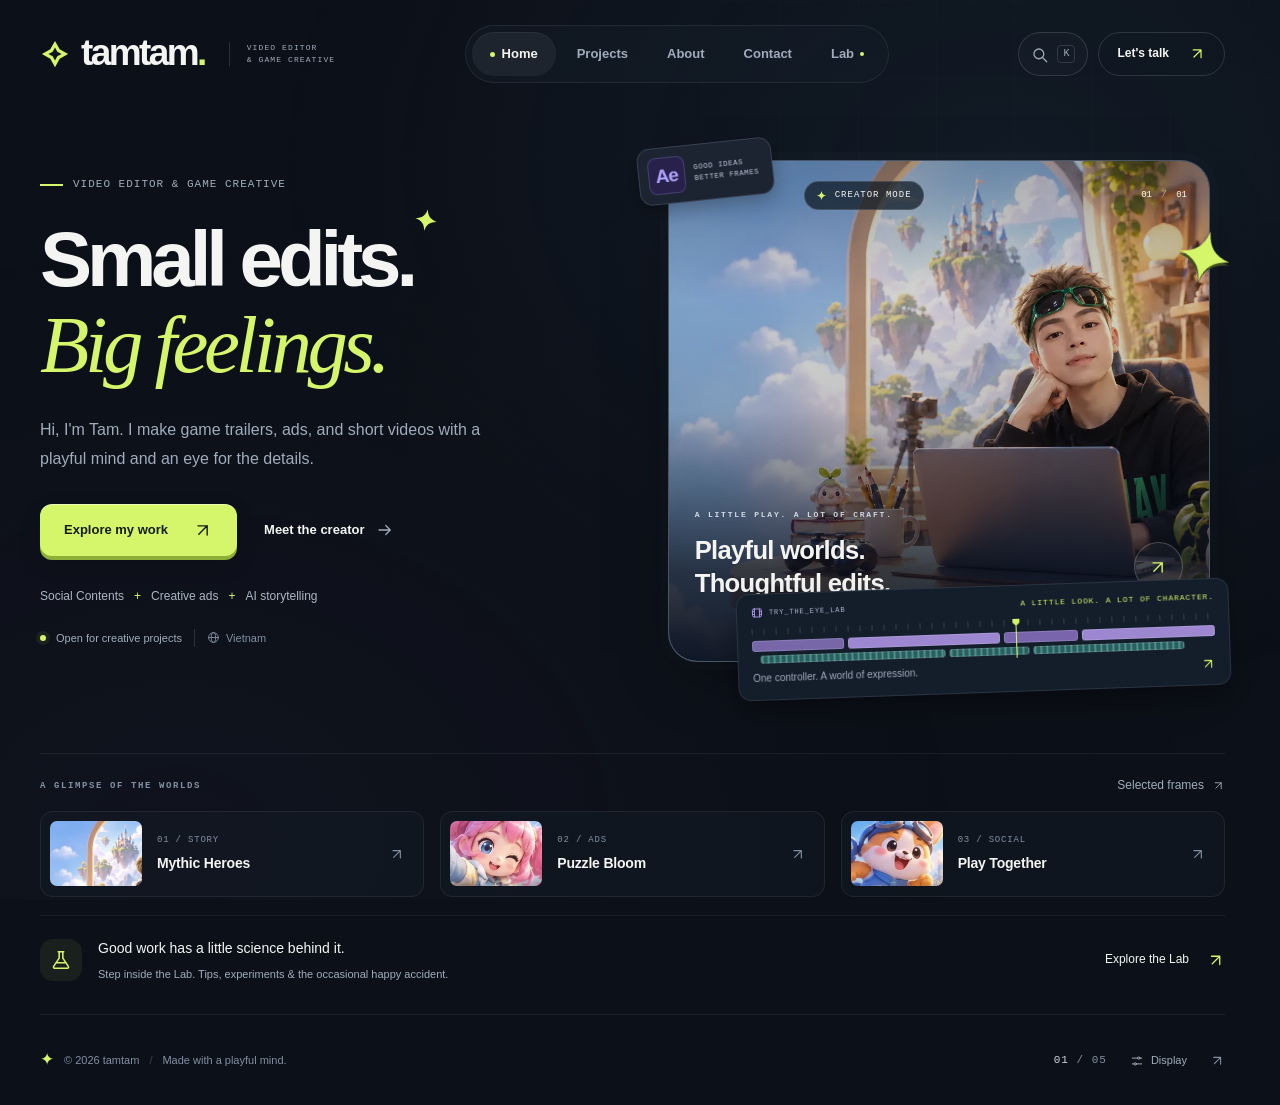
==== commit b8092771: "Add files via upload" ====
--- a/index.html
+++ b/index.html
@@ -1,91 +1,321 @@
-<!doctype html>
-<html lang="en" data-accent="lime">
-<head>
-  <meta charset="utf-8">
-  <meta name="viewport" content="width=device-width, initial-scale=1, viewport-fit=cover">
-  <meta name="theme-color" content="#0c1018">
-  <meta name="description" content="Game trailers, creative ads, and short stories. A portfolio by Tam, video editor and game creative based in Vietnam.">
-  <meta property="og:title" content="tamtam. - Video Editor & Game Creative">
-  <meta property="og:description" content="Small edits. Big feelings. Game trailers, creative ads, and short stories by Tam.">
-  <meta property="og:type" content="website">
-  <meta property="og:image" content="https://tamtam1704.github.io/assets/social-preview.jpg">
-  <meta property="og:url" content="https://tamtam1704.github.io/">
-  <meta name="twitter:card" content="summary_large_image">
-  <title>tamtam. - Video Editor & Game Creative</title>
-  <link rel="icon" href="assets/favicon.svg" type="image/svg+xml">
-  <link rel="stylesheet" href="styles/theme.css">
-  <link rel="stylesheet" href="styles/main.css">
-  <link rel="stylesheet" href="styles/motion.css">
-  <link rel="stylesheet" href="styles/upgrade.css">
-  <script src="data/site.js" defer></script>
-  <script src="data/projects.js" defer></script>
-  <script src="data/lab.js" defer></script>
-  <script src="scripts/utils.js" defer></script>
-  <script src="scripts/schema.js" defer></script>
-  <script src="components/home.js" defer></script>
-  <script src="components/projects.js" defer></script>
-  <script src="components/about.js" defer></script>
-  <script src="components/contact.js" defer></script>
-  <script src="components/lab.js" defer></script>
-  <script src="components/details.js" defer></script>
-  <script src="scripts/app.js" defer></script>
-</head>
-<body>
-  <a class="skip-link" href="#main">Skip to content</a>
-  <div class="ambient" aria-hidden="true"></div>
-  <div class="site-shell">
-    <header class="site-header wrap">
-      <a class="brand" href="#home" aria-label="Tam - Home">
-        <span class="brand-emblem" aria-hidden="true"><svg viewBox="0 0 32 32"><path d="M16 2 21 11 30 16 21 21 16 30 11 21 2 16 11 11Z" fill="currentColor"/><path d="m16 9 2.5 4.5L23 16l-4.5 2.5L16 23l-2.5-4.5L9 16l4.5-2.5Z" fill="#111720"/></svg></span>
-        <span class="brand-word">tamtam<span>.</span></span>
-        <span class="brand-caption">VIDEO EDITOR<br>&amp; GAME CREATIVE</span>
-      </a>
-      <nav class="primary-nav" aria-label="Main navigation">
-        <a href="#home" data-nav="home" aria-current="page"><span class="nav-icon" data-icon="home"></span><span>Home</span></a>
-        <a href="#projects" data-nav="projects"><span class="nav-icon" data-icon="grid"></span><span>Projects</span></a>
-        <a href="#about" data-nav="about"><span class="nav-icon" data-icon="person"></span><span>About</span></a>
-        <a href="#contact" data-nav="contact"><span class="nav-icon" data-icon="mail"></span><span>Contact</span></a>
-        <a href="#lab" data-nav="lab" title="Lab - Tips & Tricks"><span class="nav-icon" data-icon="lab"></span><span>Lab<span class="nav-lab-dot" aria-hidden="true"></span></span></a>
-      </nav>
-      <div class="header-actions"><button type="button" class="icon-button command-trigger" data-action="search" aria-label="Search projects, tips and pages (Control or Command K)"><span data-icon="search"></span><kbd>K</kbd></button><a href="#contact" class="header-cta">Let's talk <span data-icon="arrow-up"></span></a></div>
-    </header>
-
-    <main id="main" class="wrap" tabindex="-1">
-      <div id="boot-message" class="boot-message"><span class="status-dot"></span> Setting the scene...</div>
-      <section id="view-home" class="view" data-view="home" aria-label="Home" hidden></section>
-      <section id="view-projects" class="view" data-view="projects" aria-label="Projects" hidden></section>
-      <section id="view-lab" class="view" data-view="lab" aria-label="Lab - Tips and Tricks" hidden></section>
-      <section id="view-about" class="view" data-view="about" aria-label="About" hidden></section>
-      <section id="view-contact" class="view" data-view="contact" aria-label="Contact" hidden></section>
-      <noscript><div class="no-script"><h1>Hi, I'm Tam.</h1><p>Video editor &amp; game creative. This portfolio needs JavaScript to display its interactive pages.</p><a href="mailto:ntam170498@gmail.com">ntam170498@gmail.com</a></div></noscript>
-    </main>
-
-    <footer class="site-footer wrap">
-      <p><span class="footer-spark" aria-hidden="true">&#10022;</span> <span id="copyright"></span> <span class="footer-separator">/</span> Made with a playful mind.</p>
-      <div class="footer-right">
-        <span id="page-index" class="page-index">01 <span>/ 05</span></span>
-        <button class="display-button" type="button" data-action="display" aria-haspopup="dialog"><span data-icon="sliders"></span><span>Display</span></button>
-        <a href="#home" class="back-home" aria-label="Back to home"><span data-icon="arrow-up"></span></a>
-      </div>
-    </footer>
-  </div>
-
-  <dialog id="project-dialog" class="project-dialog" aria-labelledby="project-title">
-    <div id="project-content"></div>
-  </dialog>
-
-  <dialog id="tip-dialog" class="tip-dialog" aria-labelledby="tip-title"><div id="tip-content"></div></dialog>
-  <dialog id="search-dialog" class="search-dialog" aria-labelledby="search-title">
-    <div class="search-top"><span data-icon="search"></span><label class="sr-only" for="quick-search" id="search-title">Find a project, tip or page</label><input id="quick-search" type="search" placeholder="A project, a tip, a little inspiration..." autocomplete="off" maxlength="100"><button class="icon-button" type="button" data-action="close-search" aria-label="Close search"><span data-icon="close"></span></button></div>
-    <div id="search-results" class="search-results"></div><p class="search-foot">Search the portfolio <span>Tab to navigate &middot; Esc to close</span></p>
-  </dialog>
-  <dialog id="display-dialog" class="display-dialog" aria-labelledby="display-title">
-    <div class="dialog-heading"><div><p class="eyebrow">MAKE YOURSELF AT HOME</p><h2 id="display-title">Set the mood.</h2></div><button class="icon-button" type="button" data-action="close-display" aria-label="Close display settings"><span data-icon="close"></span></button></div>
-    <p class="muted">A little customization, just for this browser.</p>
-    <fieldset class="accent-picker"><legend>Accent color</legend><div class="swatch-row"><button type="button" class="swatch swatch-lime" data-accent-choice="lime" aria-pressed="true"><span></span>Lime</button><button type="button" class="swatch swatch-ice" data-accent-choice="ice" aria-pressed="false"><span></span>Ice</button><button type="button" class="swatch swatch-lilac" data-accent-choice="lilac" aria-pressed="false"><span></span>Lilac</button></div></fieldset>
-    <label class="motion-setting"><span><strong>Motion effects</strong><small id="motion-help">Subtle movement, never in the way.</small></span><input id="motion-toggle" type="checkbox" role="switch" aria-describedby="motion-help" checked><span class="switch-track" aria-hidden="true"></span></label>
-    <button type="button" class="text-button reset-display" data-action="reset-display">Reset to site defaults <span data-icon="refresh"></span></button>
-  </dialog>
-  <div id="toast" class="toast" role="status" aria-live="polite" aria-atomic="true"></div>
-</body>
+<!DOCTYPE html>
+<html data-accent="lime" lang="en">
+    <head>
+        <meta charset="utf-8"/>
+        <meta content="strict-origin-when-cross-origin" name="referrer"/>
+        <meta content="width=device-width, initial-scale=1, viewport-fit=cover" name="viewport"/>
+        <meta content="#0c1018" name="theme-color"/>
+        <meta content="Game trailers, creative ads, and short stories. A portfolio by Tam, video editor and game creative based in Vietnam." name="description"/>
+        <meta content="tamtam. - Video Editor & Game Creative" property="og:title"/>
+        <meta content="Small edits. Big feelings. Game trailers, creative ads, and short stories by Tam." property="og:description"/>
+        <meta content="website" property="og:type"/>
+        <meta content="https://tamtam1704.github.io/assets/social-preview.jpg" property="og:image"/>
+        <meta content="https://tamtam1704.github.io/" property="og:url"/>
+        <meta content="summary_large_image" name="twitter:card"/>
+        <title>
+            tamtam. - Video Editor & Game Creative
+        </title>
+        <link href="assets/favicon.svg" rel="icon" type="image/svg+xml"/>
+        <link href="styles/theme.css" rel="stylesheet"/>
+        <link href="styles/main.css" rel="stylesheet"/>
+        <link href="styles/motion.css" rel="stylesheet"/>
+        <link href="styles/upgrade.css" rel="stylesheet"/>
+        <link href="styles/media-lab.css" rel="stylesheet"/>
+        <script defer="" src="data/site.js">
+        </script>
+        <script defer="" src="data/projects.js">
+        </script>
+        <script defer="" src="data/lab.js">
+        </script>
+        <script defer="" src="scripts/utils.js">
+        </script>
+        <script defer="" src="scripts/schema.js">
+        </script>
+        <script defer="" src="components/home.js">
+        </script>
+        <script defer="" src="components/projects.js">
+        </script>
+        <script defer="" src="components/about.js">
+        </script>
+        <script defer="" src="components/contact.js">
+        </script>
+        <script defer="" src="components/eye-lab.js">
+        </script>
+        <script defer="" src="components/lab.js">
+        </script>
+        <script defer="" src="components/details.js">
+        </script>
+        <script defer="" src="scripts/eye-rig.js">
+        </script>
+        <script defer="" src="scripts/app.js">
+        </script>
+    </head>
+    <body>
+        <a class="skip-link" data-copy="navigation.skip" href="#main">
+            Skip to content
+        </a>
+        <div aria-hidden="true" class="ambient">
+        </div>
+        <div class="site-shell">
+            <header class="site-header wrap">
+                <a aria-label="Tam - Home" class="brand" href="#home">
+                    <span aria-hidden="true" class="brand-emblem">
+                        <svg viewbox="0 0 32 32">
+                            <path d="M16 2 21 11 30 16 21 21 16 30 11 21 2 16 11 11Z" fill="currentColor">
+                            </path>
+                            <path d="m16 9 2.5 4.5L23 16l-4.5 2.5L16 23l-2.5-4.5L9 16l4.5-2.5Z" fill="#111720">
+                            </path>
+                        </svg>
+                    </span>
+                    <span class="brand-word">
+                        tamtam
+                        <span>
+                            .
+                        </span>
+                    </span>
+                    <span class="brand-caption copy-lines" data-copy="navigation.caption">
+                        VIDEO EDITOR
+                        <br/>
+                        & GAME CREATIVE
+                    </span>
+                </a>
+                <nav aria-label="Main navigation" class="primary-nav" data-copy-label="navigation.mainLabel">
+                    <a aria-current="page" data-nav="home" href="#home">
+                        <span class="nav-icon" data-icon="home">
+                        </span>
+                        <span data-copy="navigation.home">
+                            Home
+                        </span>
+                    </a>
+                    <a data-nav="projects" href="#projects">
+                        <span class="nav-icon" data-icon="grid">
+                        </span>
+                        <span data-copy="navigation.projects">
+                            Projects
+                        </span>
+                    </a>
+                    <a data-nav="about" href="#about">
+                        <span class="nav-icon" data-icon="person">
+                        </span>
+                        <span data-copy="navigation.about">
+                            About
+                        </span>
+                    </a>
+                    <a data-nav="contact" href="#contact">
+                        <span class="nav-icon" data-icon="mail">
+                        </span>
+                        <span data-copy="navigation.contact">
+                            Contact
+                        </span>
+                    </a>
+                    <a data-nav="lab" href="#lab" title="Lab - Tips & Tricks">
+                        <span class="nav-icon" data-icon="lab">
+                        </span>
+                        <span>
+                            <span data-copy="navigation.lab">
+                                Lab
+                            </span>
+                            <span aria-hidden="true" class="nav-lab-dot">
+                            </span>
+                        </span>
+                    </a>
+                </nav>
+                <div class="header-actions">
+                    <button aria-label="Search projects, tips and pages (Control or Command K)" class="icon-button command-trigger" data-action="search" data-copy-label="search.button" type="button">
+                        <span data-icon="search">
+                        </span>
+                        <kbd>
+                            K
+                        </kbd>
+                    </button>
+                    <a class="header-cta" href="#contact">
+                        <span data-copy="navigation.talk">
+                            Let's talk
+                        </span>
+                        <span data-icon="arrow-up">
+                        </span>
+                    </a>
+                </div>
+            </header>
+            <main class="wrap" id="main" tabindex="-1">
+                <div class="boot-message" id="boot-message">
+                    <span class="status-dot">
+                    </span>
+                    Setting the scene...
+                </div>
+                <section aria-label="Home" class="view" data-view="home" hidden="" id="view-home">
+                </section>
+                <section aria-label="Projects" class="view" data-view="projects" hidden="" id="view-projects">
+                </section>
+                <section aria-label="Lab - Tips and Tricks" class="view" data-view="lab" hidden="" id="view-lab">
+                </section>
+                <section aria-label="About" class="view" data-view="about" hidden="" id="view-about">
+                </section>
+                <section aria-label="Contact" class="view" data-view="contact" hidden="" id="view-contact">
+                </section>
+                <noscript>
+                    <div class="no-script">
+                        <h1>
+                            Hi, I'm Tam.
+                        </h1>
+                        <p>
+                            Video editor & game creative. This portfolio needs JavaScript to display its interactive pages.
+                        </p>
+                        <a href="mailto:ntam170498@gmail.com">
+                            ntam170498@gmail.com
+                        </a>
+                    </div>
+                </noscript>
+            </main>
+            <footer class="site-footer wrap">
+                <p>
+                    <span aria-hidden="true" class="footer-spark">
+                        ✦
+                    </span>
+                    <span id="copyright">
+                    </span>
+                    <span class="footer-separator">
+                        /
+                    </span>
+                    <span data-copy="navigation.footer">
+                        Made with a playful mind.
+                    </span>
+                </p>
+                <div class="footer-right">
+                    <span class="page-index" id="page-index">
+                        01
+                        <span>
+                            / 05
+                        </span>
+                    </span>
+                    <button aria-haspopup="dialog" class="display-button" data-action="display" type="button">
+                        <span data-icon="sliders">
+                        </span>
+                        <span data-copy="navigation.display">
+                            Display
+                        </span>
+                    </button>
+                    <a aria-label="Back to home" class="back-home" data-copy-label="navigation.backHome" href="#home">
+                        <span data-icon="arrow-up">
+                        </span>
+                    </a>
+                </div>
+            </footer>
+        </div>
+        <dialog aria-labelledby="project-title" class="project-dialog" id="project-dialog">
+            <div id="project-content">
+            </div>
+        </dialog>
+        <dialog aria-labelledby="tip-title" class="tip-dialog" id="tip-dialog">
+            <div id="tip-content">
+            </div>
+        </dialog>
+        <dialog aria-labelledby="search-title" class="search-dialog" id="search-dialog">
+            <div class="search-top">
+                <span data-icon="search">
+                </span>
+                <label class="sr-only" for="quick-search" id="search-title">
+                    <span data-copy="search.label">
+                        Find a project, tip or page
+                    </span>
+                </label>
+                <input autocomplete="off" data-copy-placeholder="search.placeholder" id="quick-search" maxlength="100" placeholder="A project, a tip, a little inspiration..." type="search"/>
+                <button aria-label="Close search" class="icon-button" data-action="close-search" data-copy-label="search.close" type="button">
+                    <span data-icon="close">
+                    </span>
+                </button>
+            </div>
+            <div class="search-results" id="search-results">
+            </div>
+            <p class="search-foot">
+                <span data-copy="search.footer">
+                    Search the portfolio
+                </span>
+                <span>
+                    <span data-copy="search.keys">
+                        Tab to navigate · Esc to close
+                    </span>
+                </span>
+            </p>
+        </dialog>
+        <dialog aria-labelledby="display-title" class="display-dialog" id="display-dialog">
+            <div class="dialog-heading">
+                <div>
+                    <p class="eyebrow">
+                        <span data-copy="display.eyebrow">
+                            MAKE YOURSELF AT HOME
+                        </span>
+                    </p>
+                    <h2 id="display-title">
+                        <span data-copy="display.title">
+                            Set the mood.
+                        </span>
+                    </h2>
+                </div>
+                <button aria-label="Close display settings" class="icon-button" data-action="close-display" data-copy-label="display.close" type="button">
+                    <span data-icon="close">
+                    </span>
+                </button>
+            </div>
+            <p class="muted">
+                <span data-copy="display.intro">
+                    A little customization, just for this browser.
+                </span>
+            </p>
+            <fieldset class="accent-picker">
+                <legend>
+                    <span data-copy="display.accent">
+                        Accent color
+                    </span>
+                </legend>
+                <div class="swatch-row">
+                    <button aria-pressed="true" class="swatch swatch-lime" data-accent-choice="lime" type="button">
+                        <span>
+                        </span>
+                        <span data-copy="display.lime">
+                            Lime
+                        </span>
+                    </button>
+                    <button aria-pressed="false" class="swatch swatch-ice" data-accent-choice="ice" type="button">
+                        <span>
+                        </span>
+                        <span data-copy="display.ice">
+                            Ice
+                        </span>
+                    </button>
+                    <button aria-pressed="false" class="swatch swatch-lilac" data-accent-choice="lilac" type="button">
+                        <span>
+                        </span>
+                        <span data-copy="display.lilac">
+                            Lilac
+                        </span>
+                    </button>
+                </div>
+            </fieldset>
+            <label class="motion-setting">
+                <span>
+                    <strong>
+                        <span data-copy="display.motion">
+                            Motion effects
+                        </span>
+                    </strong>
+                    <small id="motion-help">
+                        Subtle movement, never in the way.
+                    </small>
+                </span>
+                <input aria-describedby="motion-help" checked="" id="motion-toggle" role="switch" type="checkbox"/>
+                <span aria-hidden="true" class="switch-track">
+                </span>
+            </label>
+            <button class="text-button reset-display" data-action="reset-display" type="button">
+                <span data-copy="display.reset">
+                    Reset to site defaults
+                </span>
+                <span data-icon="refresh">
+                </span>
+            </button>
+        </dialog>
+        <div aria-atomic="true" aria-live="polite" class="toast" id="toast" role="status">
+        </div>
+    </body>
 </html>
--- a/styles/theme.css
+++ b/styles/theme.css
@@ -1,37 +1,39 @@
 /* DESIGN TOKENS. Site-wide adjustments belong here, not in multiple files. */
-:root {
-  color-scheme: dark;
-  --bg: #0c1018;
-  --surface: #131a25;
-  --surface-raised: #192230;
-  --surface-soft: #101721;
-  --text: #f4f5f2;
-  --muted: #a0acbc;
-  --subtle: #8290a3;
-  --line: #ffffff12;
-  --line-strong: #ffffff22;
-  --accent: #d5f66b;
-  --accent-soft: #d5f66b12;
-  --accent-deep: #8eaf37;
-  --on-accent: #161d0b;
-  --font-body: 'Inter', 'Segoe UI', Arial, sans-serif;
-  --font-display: 'Arial', 'Helvetica Neue', sans-serif;
-  --font-editorial: Georgia, 'Times New Roman', serif;
-  --font-mono: 'Consolas', 'Liberation Mono', monospace;
-  --radius: 24px;
-  --ease-out: cubic-bezier(.22, 1, .36, 1);
-  --ease-standard: cubic-bezier(.2, .7, .3, 1);
-  --page-width: 1240px;
+:root  {
+    color-scheme: dark;
+    --bg: #0c1018;
+    --surface: #131a25;
+    --surface-raised: #192230;
+    --surface-soft: #101721;
+    --text: #f4f5f2;
+    --muted: #a0acbc;
+    --subtle: #8290a3;
+    --line: #ffffff12;
+    --line-strong: #ffffff22;
+    --accent: #d5f66b;
+    --accent-soft: #d5f66b12;
+    --accent-deep: #8eaf37;
+    --on-accent: #161d0b;
+    --font-body: 'Inter', 'Segoe UI', Arial, sans-serif;
+    --font-display: 'Arial', 'Helvetica Neue', sans-serif;
+    --font-editorial: Georgia, 'Times New Roman', serif;
+    --font-mono: 'Consolas', 'Liberation Mono', monospace;
+    --radius: 24px;
+    --ease-out: cubic-bezier(.22, 1, .36, 1);
+    --ease-standard: cubic-bezier(.2, .7, .3, 1);
+    --page-width: 1240px;
 }
-:root[data-accent='ice'] {
-  --accent: #84e6f5;
-  --accent-soft: #84e6f512;
-  --accent-deep: #389eae;
-  --on-accent: #082329;
+
+:root[data-accent='ice']  {
+    --accent: #84e6f5;
+    --accent-soft: #84e6f512;
+    --accent-deep: #389eae;
+    --on-accent: #082329;
 }
-:root[data-accent='lilac'] {
-  --accent: #c3a8ff;
-  --accent-soft: #c3a8ff12;
-  --accent-deep: #8060ba;
-  --on-accent: #20132f;
+
+:root[data-accent='lilac']  {
+    --accent: #c3a8ff;
+    --accent-soft: #c3a8ff12;
+    --accent-deep: #8060ba;
+    --on-accent: #20132f;
 }
--- a/styles/main.css
+++ b/styles/main.css
@@ -1,646 +1,3385 @@
 /* 01 - Foundation */
-*, *::before, *::after { box-sizing: border-box; }
-html { scrollbar-gutter: stable; scroll-behavior: smooth; }
-body { margin: 0; background: var(--bg); color: var(--text); font: 15px/1.65 var(--font-body); -webkit-font-smoothing: antialiased; }
-button, input, textarea, select { font: inherit; }
-button, a, input, select, textarea { -webkit-tap-highlight-color: transparent; }
-button, select { cursor: pointer; }
-button { color: inherit; }
-button, fieldset { margin: 0; }
-a { color: inherit; text-decoration: none; }
-img { display: block; max-width: 100%; }
-svg { display: inline-block; vertical-align: middle; flex-shrink: 0; }
-.icon { width: 22px; height: 22px; }
-h1, h2, h3, p { margin: 0; }
-h1, h2, h3 { line-height: 1.1; }
-em { color: var(--accent); font-family: var(--font-editorial); font-weight: 400; }
-[hidden] { display: none !important; }
-::selection { color: var(--on-accent); background: var(--accent); }
-:focus-visible { outline: 2px solid var(--accent); outline-offset: 5px; }
-h1:focus, main:focus { outline: none; }
-.sr-only { position: absolute; width: 1px; height: 1px; padding: 0; margin: -1px; overflow: hidden; clip: rect(0, 0, 0, 0); white-space: nowrap; border: 0; }
-.skip-link { position: fixed; top: 12px; left: 12px; z-index: 100; padding: 10px 18px; color: var(--on-accent); background: var(--accent); border-radius: 8px; transform: translateY(-150%); }
-.skip-link:focus { transform: translateY(0); }
-.wrap { width: min(var(--page-width), calc(100% - 96px)); margin-inline: auto; }
-.site-shell { position: relative; isolation: isolate; display: flex; flex-direction: column; min-height: 100vh; min-height: 100svh; }
-#main { flex: 1; min-width: 0; }
-.ambient { position: fixed; inset: 0; z-index: -1; pointer-events: none; background: radial-gradient(ellipse at 79% 18%, #22394d40 0%, transparent 51%), radial-gradient(ellipse at 14% 93%, #27273e25 0%, transparent 50%); }
-.ambient::after { content: ''; position: absolute; inset: 0; background-image: linear-gradient(#9fbeeb0a 1px, transparent 1px), linear-gradient(90deg, #9fbeeb0a 1px, transparent 1px); background-size: 78px 78px; mask-image: radial-gradient(ellipse at 74% 15%, #0008, transparent 65%); }
-.boot-message, .no-script { padding: 100px 0; }
-.boot-message { color: var(--muted); }
-.boot-message .status-dot { margin-right: 10px; }
+*, *::before, *::after  {
+    box-sizing: border-box;
+}
+
+html  {
+    scrollbar-gutter: stable;
+    scroll-behavior: smooth;
+}
+
+body  {
+    margin: 0;
+    background: var(--bg);
+    color: var(--text);
+    font: 15px/1.65 var(--font-body);
+    -webkit-font-smoothing: antialiased;
+}
+
+button, input, textarea, select  {
+    font: inherit;
+}
+
+button, a, input, select, textarea  {
+    -webkit-tap-highlight-color: transparent;
+}
+
+button, select  {
+    cursor: pointer;
+}
+
+button  {
+    color: inherit;
+}
+
+button, fieldset  {
+    margin: 0;
+}
+
+a  {
+    color: inherit;
+    text-decoration: none;
+}
+
+img  {
+    display: block;
+    max-width: 100%;
+}
+
+svg  {
+    display: inline-block;
+    vertical-align: middle;
+    flex-shrink: 0;
+}
+
+.icon  {
+    width: 22px;
+    height: 22px;
+}
+
+h1, h2, h3, p  {
+    margin: 0;
+}
+
+h1, h2, h3  {
+    line-height: 1.1;
+}
+
+em  {
+    color: var(--accent);
+    font-family: var(--font-editorial);
+    font-weight: 400;
+}
+
+[hidden]  {
+    display: none !important;
+}
+
+::selection  {
+    color: var(--on-accent);
+    background: var(--accent);
+}
+
+:focus-visible  {
+    outline: 2px solid var(--accent);
+    outline-offset: 5px;
+}
+
+h1:focus, main:focus  {
+    outline: none;
+}
+
+.sr-only  {
+    position: absolute;
+    width: 1px;
+    height: 1px;
+    padding: 0;
+    margin: -1px;
+    overflow: hidden;
+    clip: rect(0, 0, 0, 0);
+    white-space: nowrap;
+    border: 0;
+}
+
+.skip-link  {
+    position: fixed;
+    top: 12px;
+    left: 12px;
+    z-index: 100;
+    padding: 10px 18px;
+    color: var(--on-accent);
+    background: var(--accent);
+    border-radius: 8px;
+    transform: translateY(-150%);
+}
+
+.skip-link:focus  {
+    transform: translateY(0);
+}
+
+.wrap  {
+    width: min(var(--page-width), calc(100% - 96px));
+    margin-inline: auto;
+}
+
+.site-shell  {
+    position: relative;
+    isolation: isolate;
+    display: flex;
+    flex-direction: column;
+    min-height: 100vh;
+    min-height: 100svh;
+}
+
+#main  {
+    flex: 1;
+    min-width: 0;
+}
+
+.ambient  {
+    position: fixed;
+    inset: 0;
+    z-index: -1;
+    pointer-events: none;
+    background: radial-gradient(ellipse at 79% 18%, #22394d40 0%, transparent 51%), radial-gradient(ellipse at 14% 93%, #27273e25 0%, transparent 50%);
+}
+
+.ambient::after  {
+    content: '';
+    position: absolute;
+    inset: 0;
+    background-image: linear-gradient(#9fbeeb0a 1px, transparent 1px), linear-gradient(90deg, #9fbeeb0a 1px, transparent 1px);
+    background-size: 78px 78px;
+    mask-image: radial-gradient(ellipse at 74% 15%, #0008, transparent 65%);
+}
+
+.boot-message, .no-script  {
+    padding: 100px 0;
+}
+
+.boot-message  {
+    color: var(--muted);
+}
+
+.boot-message .status-dot  {
+    margin-right: 10px;
+}
 
 /* 02 - Persistent navigation */
-.site-header { height: 118px; display: flex; align-items: center; justify-content: space-between; gap: 24px; }
-.brand { display: inline-flex; align-items: center; gap: 11px; }
-.brand-emblem { display: flex; width: 35px; height: 35px; color: var(--accent); }
-.brand-emblem svg { width: 100%; height: 100%; }
-.brand-word { font: 800 38px/1 var(--font-display); letter-spacing: -2.8px; padding-bottom: 3px; }
-.brand-word > span { color: var(--accent); }
-.brand-caption { font: 8px/1.55 var(--font-mono); letter-spacing: 1.1px; margin-left: 13px; padding-left: 17px; border-left: 1px solid var(--line-strong); color: var(--muted); }
-.primary-nav { display: flex; gap: 4px; padding: 6px; border: 1px solid var(--line); border-radius: 100px; background: #151d288f; }
-.primary-nav a { min-height: 40px; padding: 9px 20px; border-radius: 100px; color: var(--muted); font-size: 12px; font-weight: 600; display: flex; justify-content: center; align-items: center; gap: 7px; }
-.primary-nav a[aria-current='page'] { color: var(--text); background: #ffffff0e; box-shadow: inset 0 1px 0 #ffffff0e; }
-.primary-nav a[aria-current='page']::before { content: ''; width: 5px; height: 5px; border-radius: 50%; background: var(--accent); }
-.nav-icon { display: none; }
-.header-cta { display: inline-flex; align-items: center; gap: 20px; padding: 11px 18px; border: 1px solid var(--line-strong); border-radius: 100px; font-size: 12px; font-weight: 600; }
-.header-cta .icon { width: 17px; height: 17px; color: var(--accent); }
+.site-header  {
+    height: 118px;
+    display: flex;
+    align-items: center;
+    justify-content: space-between;
+    gap: 24px;
+}
+
+.brand  {
+    display: inline-flex;
+    align-items: center;
+    gap: 11px;
+}
+
+.brand-emblem  {
+    display: flex;
+    width: 35px;
+    height: 35px;
+    color: var(--accent);
+}
+
+.brand-emblem svg  {
+    width: 100%;
+    height: 100%;
+}
+
+.brand-word  {
+    font: 800 38px/1 var(--font-display);
+    letter-spacing: -2.8px;
+    padding-bottom: 3px;
+}
+
+.brand-word > span  {
+    color: var(--accent);
+}
+
+.brand-caption  {
+    font: 8px/1.55 var(--font-mono);
+    letter-spacing: 1.1px;
+    margin-left: 13px;
+    padding-left: 17px;
+    border-left: 1px solid var(--line-strong);
+    color: var(--muted);
+}
+
+.primary-nav  {
+    display: flex;
+    gap: 4px;
+    padding: 6px;
+    border: 1px solid var(--line);
+    border-radius: 100px;
+    background: #151d288f;
+}
+
+.primary-nav a  {
+    min-height: 40px;
+    padding: 9px 20px;
+    border-radius: 100px;
+    color: var(--muted);
+    font-size: 12px;
+    font-weight: 600;
+    display: flex;
+    justify-content: center;
+    align-items: center;
+    gap: 7px;
+}
+
+.primary-nav a[aria-current='page']  {
+    color: var(--text);
+    background: #ffffff0e;
+    box-shadow: inset 0 1px 0 #ffffff0e;
+}
+
+.primary-nav a[aria-current='page']::before  {
+    content: '';
+    width: 5px;
+    height: 5px;
+    border-radius: 50%;
+    background: var(--accent);
+}
+
+.nav-icon  {
+    display: none;
+}
+
+.header-cta  {
+    display: inline-flex;
+    align-items: center;
+    gap: 20px;
+    padding: 11px 18px;
+    border: 1px solid var(--line-strong);
+    border-radius: 100px;
+    font-size: 12px;
+    font-weight: 600;
+}
+
+.header-cta .icon  {
+    width: 17px;
+    height: 17px;
+    color: var(--accent);
+}
 
 /* 03 - Shared controls and typography */
-.eyebrow { display: flex; align-items: center; gap: 10px; color: var(--accent); font: 10px/1.5 var(--font-mono); font-weight: 600; letter-spacing: 1.8px; }
-.tiny-line { display: inline-block; width: 23px; height: 2px; background: var(--accent); }
-.button { min-height: 54px; display: inline-flex; align-items: center; justify-content: center; gap: 25px; padding: 14px 23px; border-radius: 12px; border: 1px solid transparent; font-size: 13px; font-weight: 700; line-height: 1.4; }
-.button .icon { width: 20px; height: 20px; }
-.button-primary { color: var(--on-accent); background: var(--accent); border-top-color: #ffffff80; box-shadow: 0 4px 0 var(--accent-deep), 0 8px 22px #0002; }
-.button-quiet { color: var(--text); padding-inline: 10px; font-size: 12px; gap: 12px; }
-.button-quiet .icon { width: 18px; color: var(--muted); }
-.status-dot { display: inline-block; width: 6px; height: 6px; border-radius: 50%; background: var(--accent); box-shadow: 0 0 0 4px var(--accent-soft); flex-shrink: 0; }
-.status-dot.unavailable { background: var(--muted); box-shadow: none; }
-.text-link, .text-button { display: inline-flex; align-items: center; gap: 12px; font-size: 12px; font-weight: 600; }
-.text-link .icon, .text-button .icon { width: 17px; height: 17px; color: var(--accent); }
-.text-button { border: 0; background: transparent; padding: 8px 0; }
-.icon-button { width: 40px; height: 40px; border-radius: 12px; display: inline-flex; align-items: center; justify-content: center; border: 1px solid var(--line-strong); background: #ffffff05; flex-shrink: 0; }
-.icon-button .icon { width: 18px; height: 18px; }
-.muted { color: var(--muted); }
-.tag { display: inline-flex; align-items: center; padding: 6px 11px; color: var(--muted); border: 1px solid var(--line); border-radius: 7px; font-size: 11px; }
+.eyebrow  {
+    display: flex;
+    align-items: center;
+    gap: 10px;
+    color: var(--accent);
+    font: 10px/1.5 var(--font-mono);
+    font-weight: 600;
+    letter-spacing: 1.8px;
+}
+
+.tiny-line  {
+    display: inline-block;
+    width: 23px;
+    height: 2px;
+    background: var(--accent);
+}
+
+.button  {
+    min-height: 54px;
+    display: inline-flex;
+    align-items: center;
+    justify-content: center;
+    gap: 25px;
+    padding: 14px 23px;
+    border-radius: 12px;
+    border: 1px solid transparent;
+    font-size: 13px;
+    font-weight: 700;
+    line-height: 1.4;
+}
+
+.button .icon  {
+    width: 20px;
+    height: 20px;
+}
+
+.button-primary  {
+    color: var(--on-accent);
+    background: var(--accent);
+    border-top-color: #ffffff80;
+    box-shadow: 0 4px 0 var(--accent-deep), 0 8px 22px #0002;
+}
+
+.button-quiet  {
+    color: var(--text);
+    padding-inline: 10px;
+    font-size: 12px;
+    gap: 12px;
+}
+
+.button-quiet .icon  {
+    width: 18px;
+    color: var(--muted);
+}
+
+.status-dot  {
+    display: inline-block;
+    width: 6px;
+    height: 6px;
+    border-radius: 50%;
+    background: var(--accent);
+    box-shadow: 0 0 0 4px var(--accent-soft);
+    flex-shrink: 0;
+}
+
+.status-dot.unavailable  {
+    background: var(--muted);
+    box-shadow: none;
+}
+
+.text-link, .text-button  {
+    display: inline-flex;
+    align-items: center;
+    gap: 12px;
+    font-size: 12px;
+    font-weight: 600;
+}
+
+.text-link .icon, .text-button .icon  {
+    width: 17px;
+    height: 17px;
+    color: var(--accent);
+}
+
+.text-button  {
+    border: 0;
+    background: transparent;
+    padding: 8px 0;
+}
+
+.icon-button  {
+    width: 40px;
+    height: 40px;
+    border-radius: 12px;
+    display: inline-flex;
+    align-items: center;
+    justify-content: center;
+    border: 1px solid var(--line-strong);
+    background: #ffffff05;
+    flex-shrink: 0;
+}
+
+.icon-button .icon  {
+    width: 18px;
+    height: 18px;
+}
+
+.muted  {
+    color: var(--muted);
+}
+
+.tag  {
+    display: inline-flex;
+    align-items: center;
+    padding: 6px 11px;
+    color: var(--muted);
+    border: 1px solid var(--line);
+    border-radius: 7px;
+    font-size: 11px;
+}
 
 /* 04 - Home */
-#view-home { padding-bottom: 25px; }
-.home-hero { display: grid; grid-template-columns: 1.04fr 1fr; align-items: center; gap: 66px; padding: 38px 0 75px; }
-.hero-copy { position: relative; z-index: 1; padding-bottom: 2px; }
-.hero-eyebrow { display: flex; align-items: center; gap: 10px; text-transform: uppercase; color: var(--muted); font: 10px/1.5 var(--font-mono); letter-spacing: 1.4px; margin-bottom: 30px; }
-.hero-title { position: relative; width: max-content; max-width: 100%; font: 800 clamp(59px, 6.4vw, 89px)/1.04 var(--font-display); letter-spacing: -5.6px; }
-.hero-title em { display: inline-block; font-size: 1.035em; line-height: 1.12; letter-spacing: -5px; }
-.title-period { display: inline-flex; position: absolute; top: -12px; right: -26px; transform: rotate(10deg); color: var(--accent); }
-.title-period .icon { width: 26px; height: 26px; }
-.hero-description { max-width: 410px; color: var(--muted); font-size: 14px; line-height: 1.9; margin-top: 26px; }
-.hero-actions { display: flex; gap: 23px; margin-top: 30px; align-items: center; }
-.hero-specialties { display: flex; align-items: center; flex-wrap: wrap; gap: 10px; margin-top: 33px; }
-.specialty { display: inline-flex; align-items: center; color: #acb6c5; font-size: 10px; line-height: 1.3; }
-.specialty + .specialty::before { content: '+'; color: var(--accent); margin-right: 10px; font-size: 12px; }
-.availability { display: flex; align-items: center; gap: 10px; color: var(--muted); font-size: 10px; margin-top: 24px; }
-.availability-location { display: inline-flex; align-items: center; gap: 6px; color: var(--subtle); border-left: 1px solid var(--line-strong); padding-left: 12px; margin-left: 2px; }
-.availability-location .icon { width: 13px; height: 13px; }
-.hero-art { position: relative; margin: 12px 15px 15px 0; perspective: 1100px; }
-.creator-card { position: relative; aspect-ratio: 1.04; border: 1px solid #c5d6ed3b; border-radius: 29px; overflow: hidden; background: #202d3c; box-shadow: 0 25px 70px -35px #000d, 0 0 0 8px #b1cfed04; transform: rotateY(var(--ry, 0deg)) rotateX(var(--rx, 0deg)); }
-.creator-image { width: 100%; height: 100%; object-fit: cover; filter: saturate(.82) brightness(.83); }
-.creator-shade { position: absolute; inset: 0; background: linear-gradient(180deg, #07121b33 0%, transparent 28%, #08111a15 50%, #0a111fc7 82%, #0a111ff5 100%); }
-.creator-topline { position: absolute; inset: 20px 22px auto 145px; display: flex; justify-content: space-between; align-items: center; }
-.glass-chip { display: flex; align-items: center; gap: 8px; background: #101b26bb; border: 1px solid #ffffff26; border-radius: 100px; padding: 8px 11px; font: 8px/1 var(--font-mono); letter-spacing: 1px; }
-.glass-chip .icon { color: var(--accent); width: 11px; height: 11px; }
-.frame-number { font: 9px/1 var(--font-mono); color: #f7f7f7; text-shadow: 0 1px 8px #000; }
-.frame-number i { font-style: normal; opacity: .5; padding-inline: 4px; }
-.creator-caption { position: absolute; bottom: 62px; inset-inline: 26px; }
-.creator-caption .eyebrow { color: #d1d9e3; font-size: 7px; letter-spacing: 1.8px; margin-bottom: 12px; }
-.creator-caption > div { display: flex; align-items: center; justify-content: space-between; gap: 12px; }
-.creator-caption p { font-size: 23px; font-weight: 600; line-height: 1.27; letter-spacing: -.7px; }
-.round-link { display: flex; align-items: center; justify-content: center; width: 49px; height: 49px; border: 1px solid #ffffff33; border-radius: 50%; background: #ffffff0c; }
-.round-link .icon { width: 20px; height: 20px; color: var(--accent); }
-.card-corner { position: absolute; width: 12px; height: 12px; border-color: #ffffff65; }
-.corner-tl { left: 12px; top: 12px; border-left: 1px solid; border-top: 1px solid; border-radius: 5px 0 0; }
-.corner-br { right: 12px; bottom: 12px; border-right: 1px solid; border-bottom: 1px solid; border-radius: 0 0 5px; }
-.orbit-label { pointer-events: none; position: absolute; z-index: 2; display: flex; align-items: center; gap: 9px; padding: 9px 13px 9px 9px; border: 1px solid #d5e1ff25; border-radius: 13px; background: #1c2432; box-shadow: 0 7px 20px #0004; }
-.orbit-label-top { left: -30px; top: -17px; transform: rotate(-6deg); }
-.orbit-label > span:last-child { font: 7px/1.5 var(--font-mono); color: #c9d2e1; letter-spacing: .8px; }
-.orbit-tool { color: #b0a3ff; background: #28224a; border: 1px solid #b0a3ff38; border-radius: 8px; width: 37px; height: 37px; display: grid; place-items: center; font-size: 19px; font-weight: 600; letter-spacing: -1px; }
-.orbit-spark { pointer-events: none; position: absolute; color: var(--accent); right: -25px; top: 66px; transform: rotate(14deg); filter: drop-shadow(0 3px 0 #405021); }
-.orbit-spark .icon { width: 61px; height: 61px; }
-.timeline-card { pointer-events: none; position: absolute; right: -20px; bottom: -39px; left: 69px; z-index: 2; border: 1px solid #4c59685e; background: #141d2a; border-radius: 13px; padding: 12px 14px 13px; transform: rotate(-2.5deg); box-shadow: 0 15px 28px #0004; }
-.timeline-top { display: flex; justify-content: space-between; align-items: center; color: #aab8ce; font: 7px/1 var(--font-mono); letter-spacing: .9px; margin-bottom: 10px; }
-.timeline-top > span:first-child { display: inline-flex; align-items: center; gap: 6px; }
-.timeline-top .icon { width: 12px; height: 12px; color: #bca3fb; }
-.timeline-top > span:last-child { color: var(--accent); font-size: 8px; }
-.timeline-ruler { height: 6px; background: repeating-linear-gradient(90deg, #93a2bb3d 0 1px, transparent 1px 12px); margin-bottom: 6px; }
-.timeline-tracks { display: grid; gap: 4px; position: relative; }
-.track { display: flex; gap: 4px; height: 11px; }
-.track i { display: block; border-radius: 3px; border: 1px solid #ffffff25; }
-.track-one i:nth-child(1) { width: 20%; background: #7767a9; }
-.track-one i:nth-child(2) { width: 33%; background: #9c87d0; }
-.track-one i:nth-child(3) { width: 16%; background: #7965ac; }
-.track-one i:nth-child(4) { width: 29%; background: #9c87d0; }
-.track-two { padding-inline: 8px 31px; height: 8px; }
-.track-two i { background: #459e9680; background-image: repeating-linear-gradient(90deg, #68c3ae80 0 2px, transparent 2px 6px); }
-.track-two i:nth-child(1) { width: 44%; }
-.track-two i:nth-child(2) { width: 19%; }
-.track-two i:nth-child(3) { width: 36%; }
-.playhead { position: absolute; top: -10px; bottom: -3px; width: 1px; left: 57%; background: var(--accent); }
-.playhead::before { content: ''; position: absolute; top: -3px; left: -3px; width: 7px; height: 7px; background: var(--accent); clip-path: polygon(0 0, 100% 0, 100% 55%, 50% 100%, 0 55%); }
-.home-shelf { border-top: 1px solid var(--line); padding-top: 22px; }
-.shelf-heading { display: flex; align-items: center; justify-content: space-between; margin-bottom: 15px; }
-.shelf-heading > .eyebrow { color: var(--subtle); font-size: 8px; letter-spacing: 1.6px; }
-.shelf-heading > a { color: var(--muted); font-size: 10px; display: inline-flex; align-items: center; gap: 8px; }
-.shelf-heading > a .icon { width: 13px; height: 13px; }
-.frame-shelf { display: grid; grid-template-columns: repeat(3, minmax(0, 1fr)); gap: 16px; }
-.mini-project { display: flex; align-items: center; gap: 15px; padding: 9px; border-radius: 13px; border: 1px solid var(--line); background: #161e2a66; min-width: 0; }
-.mini-cover { width: 93px; height: 61px; flex-shrink: 0; border-radius: 7px; overflow: hidden; background: #212c3c; }
-.mini-cover img { height: 100%; width: 100%; object-fit: cover; filter: saturate(.85); }
-.mini-info { min-width: 0; }
-.mini-category { display: block; color: var(--subtle); font: 7px/1.6 var(--font-mono); letter-spacing: .8px; text-transform: uppercase; }
-.mini-info strong { display: block; font-size: 13px; letter-spacing: -.2px; margin-top: 5px; }
-.mini-arrow { width: 16px; height: 16px; margin-left: auto; margin-right: 9px; color: var(--subtle); }
+#view-home  {
+    padding-bottom: 25px;
+}
+
+.home-hero  {
+    display: grid;
+    grid-template-columns: 1.04fr 1fr;
+    align-items: center;
+    gap: 66px;
+    padding: 38px 0 75px;
+}
+
+.hero-copy  {
+    position: relative;
+    z-index: 1;
+    padding-bottom: 2px;
+}
+
+.hero-eyebrow  {
+    display: flex;
+    align-items: center;
+    gap: 10px;
+    text-transform: uppercase;
+    color: var(--muted);
+    font: 10px/1.5 var(--font-mono);
+    letter-spacing: 1.4px;
+    margin-bottom: 30px;
+}
+
+.hero-title  {
+    position: relative;
+    width: max-content;
+    max-width: 100%;
+    font: 800 clamp(59px, 6.4vw, 89px)/1.04 var(--font-display);
+    letter-spacing: -5.6px;
+}
+
+.hero-title em  {
+    display: inline-block;
+    font-size: 1.035em;
+    line-height: 1.12;
+    letter-spacing: -5px;
+}
+
+.title-period  {
+    display: inline-flex;
+    position: absolute;
+    top: -12px;
+    right: -26px;
+    transform: rotate(10deg);
+    color: var(--accent);
+}
+
+.title-period .icon  {
+    width: 26px;
+    height: 26px;
+}
+
+.hero-description  {
+    max-width: 410px;
+    color: var(--muted);
+    font-size: 14px;
+    line-height: 1.9;
+    margin-top: 26px;
+}
+
+.hero-actions  {
+    display: flex;
+    gap: 23px;
+    margin-top: 30px;
+    align-items: center;
+}
+
+.hero-specialties  {
+    display: flex;
+    align-items: center;
+    flex-wrap: wrap;
+    gap: 10px;
+    margin-top: 33px;
+}
+
+.specialty  {
+    display: inline-flex;
+    align-items: center;
+    color: #acb6c5;
+    font-size: 10px;
+    line-height: 1.3;
+}
+
+.specialty + .specialty::before  {
+    content: '+';
+    color: var(--accent);
+    margin-right: 10px;
+    font-size: 12px;
+}
+
+.availability  {
+    display: flex;
+    align-items: center;
+    gap: 10px;
+    color: var(--muted);
+    font-size: 10px;
+    margin-top: 24px;
+}
+
+.availability-location  {
+    display: inline-flex;
+    align-items: center;
+    gap: 6px;
+    color: var(--subtle);
+    border-left: 1px solid var(--line-strong);
+    padding-left: 12px;
+    margin-left: 2px;
+}
+
+.availability-location .icon  {
+    width: 13px;
+    height: 13px;
+}
+
+.hero-art  {
+    position: relative;
+    margin: 12px 15px 15px 0;
+    perspective: 1100px;
+}
+
+.creator-card  {
+    position: relative;
+    aspect-ratio: 1.04;
+    border: 1px solid #c5d6ed3b;
+    border-radius: 29px;
+    overflow: hidden;
+    background: #202d3c;
+    box-shadow: 0 25px 70px -35px #000d, 0 0 0 8px #b1cfed04;
+    transform: rotateY(var(--ry, 0deg)) rotateX(var(--rx, 0deg));
+}
+
+.creator-image  {
+    width: 100%;
+    height: 100%;
+    object-fit: cover;
+    filter: saturate(.82) brightness(.83);
+}
+
+.creator-shade  {
+    position: absolute;
+    inset: 0;
+    background: linear-gradient(180deg, #07121b33 0%, transparent 28%, #08111a15 50%, #0a111fc7 82%, #0a111ff5 100%);
+}
+
+.creator-topline  {
+    position: absolute;
+    inset: 20px 22px auto 145px;
+    display: flex;
+    justify-content: space-between;
+    align-items: center;
+}
+
+.glass-chip  {
+    display: flex;
+    align-items: center;
+    gap: 8px;
+    background: #101b26bb;
+    border: 1px solid #ffffff26;
+    border-radius: 100px;
+    padding: 8px 11px;
+    font: 8px/1 var(--font-mono);
+    letter-spacing: 1px;
+}
+
+.glass-chip .icon  {
+    color: var(--accent);
+    width: 11px;
+    height: 11px;
+}
+
+.frame-number  {
+    font: 9px/1 var(--font-mono);
+    color: #f7f7f7;
+    text-shadow: 0 1px 8px #000;
+}
+
+.frame-number i  {
+    font-style: normal;
+    opacity: .5;
+    padding-inline: 4px;
+}
+
+.creator-caption  {
+    position: absolute;
+    bottom: 62px;
+    inset-inline: 26px;
+}
+
+.creator-caption .eyebrow  {
+    color: #d1d9e3;
+    font-size: 7px;
+    letter-spacing: 1.8px;
+    margin-bottom: 12px;
+}
+
+.creator-caption > div  {
+    display: flex;
+    align-items: center;
+    justify-content: space-between;
+    gap: 12px;
+}
+
+.creator-caption p  {
+    font-size: 23px;
+    font-weight: 600;
+    line-height: 1.27;
+    letter-spacing: -.7px;
+}
+
+.round-link  {
+    display: flex;
+    align-items: center;
+    justify-content: center;
+    width: 49px;
+    height: 49px;
+    border: 1px solid #ffffff33;
+    border-radius: 50%;
+    background: #ffffff0c;
+}
+
+.round-link .icon  {
+    width: 20px;
+    height: 20px;
+    color: var(--accent);
+}
+
+.card-corner  {
+    position: absolute;
+    width: 12px;
+    height: 12px;
+    border-color: #ffffff65;
+}
+
+.corner-tl  {
+    left: 12px;
+    top: 12px;
+    border-left: 1px solid;
+    border-top: 1px solid;
+    border-radius: 5px 0 0;
+}
+
+.corner-br  {
+    right: 12px;
+    bottom: 12px;
+    border-right: 1px solid;
+    border-bottom: 1px solid;
+    border-radius: 0 0 5px;
+}
+
+.orbit-label  {
+    pointer-events: none;
+    position: absolute;
+    z-index: 2;
+    display: flex;
+    align-items: center;
+    gap: 9px;
+    padding: 9px 13px 9px 9px;
+    border: 1px solid #d5e1ff25;
+    border-radius: 13px;
+    background: #1c2432;
+    box-shadow: 0 7px 20px #0004;
+}
+
+.orbit-label-top  {
+    left: -30px;
+    top: -17px;
+    transform: rotate(-6deg);
+}
+
+.orbit-label > span:last-child  {
+    font: 7px/1.5 var(--font-mono);
+    color: #c9d2e1;
+    letter-spacing: .8px;
+}
+
+.orbit-tool  {
+    color: #b0a3ff;
+    background: #28224a;
+    border: 1px solid #b0a3ff38;
+    border-radius: 8px;
+    width: 37px;
+    height: 37px;
+    display: grid;
+    place-items: center;
+    font-size: 19px;
+    font-weight: 600;
+    letter-spacing: -1px;
+}
+
+.orbit-spark  {
+    pointer-events: none;
+    position: absolute;
+    color: var(--accent);
+    right: -25px;
+    top: 66px;
+    transform: rotate(14deg);
+    filter: drop-shadow(0 3px 0 #405021);
+}
+
+.orbit-spark .icon  {
+    width: 61px;
+    height: 61px;
+}
+
+.timeline-card  {
+    pointer-events: none;
+    position: absolute;
+    right: -20px;
+    bottom: -39px;
+    left: 69px;
+    z-index: 2;
+    border: 1px solid #4c59685e;
+    background: #141d2a;
+    border-radius: 13px;
+    padding: 12px 14px 13px;
+    transform: rotate(-2.5deg);
+    box-shadow: 0 15px 28px #0004;
+}
+
+.timeline-top  {
+    display: flex;
+    justify-content: space-between;
+    align-items: center;
+    color: #aab8ce;
+    font: 7px/1 var(--font-mono);
+    letter-spacing: .9px;
+    margin-bottom: 10px;
+}
+
+.timeline-top > span:first-child  {
+    display: inline-flex;
+    align-items: center;
+    gap: 6px;
+}
+
+.timeline-top .icon  {
+    width: 12px;
+    height: 12px;
+    color: #bca3fb;
+}
+
+.timeline-top > span:last-child  {
+    color: var(--accent);
+    font-size: 8px;
+}
+
+.timeline-ruler  {
+    height: 6px;
+    background: repeating-linear-gradient(90deg, #93a2bb3d 0 1px, transparent 1px 12px);
+    margin-bottom: 6px;
+}
+
+.timeline-tracks  {
+    display: grid;
+    gap: 4px;
+    position: relative;
+}
+
+.track  {
+    display: flex;
+    gap: 4px;
+    height: 11px;
+}
+
+.track i  {
+    display: block;
+    border-radius: 3px;
+    border: 1px solid #ffffff25;
+}
+
+.track-one i:nth-child(1)  {
+    width: 20%;
+    background: #7767a9;
+}
+
+.track-one i:nth-child(2)  {
+    width: 33%;
+    background: #9c87d0;
+}
+
+.track-one i:nth-child(3)  {
+    width: 16%;
+    background: #7965ac;
+}
+
+.track-one i:nth-child(4)  {
+    width: 29%;
+    background: #9c87d0;
+}
+
+.track-two  {
+    padding-inline: 8px 31px;
+    height: 8px;
+}
+
+.track-two i  {
+    background: #459e9680;
+    background-image: repeating-linear-gradient(90deg, #68c3ae80 0 2px, transparent 2px 6px);
+}
+
+.track-two i:nth-child(1)  {
+    width: 44%;
+}
+
+.track-two i:nth-child(2)  {
+    width: 19%;
+}
+
+.track-two i:nth-child(3)  {
+    width: 36%;
+}
+
+.playhead  {
+    position: absolute;
+    top: -10px;
+    bottom: -3px;
+    width: 1px;
+    left: 57%;
+    background: var(--accent);
+}
+
+.playhead::before  {
+    content: '';
+    position: absolute;
+    top: -3px;
+    left: -3px;
+    width: 7px;
+    height: 7px;
+    background: var(--accent);
+    clip-path: polygon(0 0, 100% 0, 100% 55%, 50% 100%, 0 55%);
+}
+
+.home-shelf  {
+    border-top: 1px solid var(--line);
+    padding-top: 22px;
+}
+
+.shelf-heading  {
+    display: flex;
+    align-items: center;
+    justify-content: space-between;
+    margin-bottom: 15px;
+}
+
+.shelf-heading > .eyebrow  {
+    color: var(--subtle);
+    font-size: 8px;
+    letter-spacing: 1.6px;
+}
+
+.shelf-heading > a  {
+    color: var(--muted);
+    font-size: 10px;
+    display: inline-flex;
+    align-items: center;
+    gap: 8px;
+}
+
+.shelf-heading > a .icon  {
+    width: 13px;
+    height: 13px;
+}
+
+.frame-shelf  {
+    display: grid;
+    grid-template-columns: repeat(3, minmax(0, 1fr));
+    gap: 16px;
+}
+
+.mini-project  {
+    display: flex;
+    align-items: center;
+    gap: 15px;
+    padding: 9px;
+    border-radius: 13px;
+    border: 1px solid var(--line);
+    background: #161e2a66;
+    min-width: 0;
+}
+
+.mini-cover  {
+    width: 93px;
+    height: 61px;
+    flex-shrink: 0;
+    border-radius: 7px;
+    overflow: hidden;
+    background: #212c3c;
+}
+
+.mini-cover img  {
+    height: 100%;
+    width: 100%;
+    object-fit: cover;
+    filter: saturate(.85);
+}
+
+.mini-info  {
+    min-width: 0;
+}
+
+.mini-category  {
+    display: block;
+    color: var(--subtle);
+    font: 7px/1.6 var(--font-mono);
+    letter-spacing: .8px;
+    text-transform: uppercase;
+}
+
+.mini-info strong  {
+    display: block;
+    font-size: 13px;
+    letter-spacing: -.2px;
+    margin-top: 5px;
+}
+
+.mini-arrow  {
+    width: 16px;
+    height: 16px;
+    margin-left: auto;
+    margin-right: 9px;
+    color: var(--subtle);
+}
 
 /* 05 - Projects */
-.page-heading h1 { font: 700 clamp(46px, 5vw, 70px)/1.08 var(--font-display); letter-spacing: -3.8px; margin-top: 20px; }
-.page-heading h1 em { letter-spacing: -3.2px; }
-.page-heading > p:last-child:not(.eyebrow) { color: var(--muted); font-size: 14px; line-height: 1.8; margin-top: 20px; }
-#view-projects { padding: 31px 0 16px; }
-.projects-heading { display: flex; align-items: center; justify-content: space-between; gap: 30px; }
-.projects-heading > div:first-child > p:last-child { color: var(--muted); font-size: 14px; line-height: 1.8; margin-top: 16px; }
-.collection-count { display: flex; align-items: center; gap: 13px; align-self: flex-end; padding-bottom: 6px; }
-.collection-count strong { font: 400 65px/.9 var(--font-editorial); color: var(--accent); letter-spacing: -3px; }
-.collection-count > span { color: var(--subtle); font: 8px/1.7 var(--font-mono); letter-spacing: 1.4px; }
-.project-toolbar { display: flex; align-items: center; justify-content: space-between; margin: 34px 0 23px; gap: 15px; }
-.filters { display: flex; flex-wrap: wrap; align-items: center; gap: 8px; }
-.filter { display: inline-flex; align-items: center; justify-content: center; gap: 12px; min-height: 42px; padding: 10px 16px; border-radius: 100px; background: #ffffff03; border: 1px solid var(--line); color: var(--muted); font-size: 11px; }
-.filter > span { font: 8px/1 var(--font-mono); opacity: .7; }
-.filter.is-active { background: var(--accent); color: var(--on-accent); border-color: var(--accent); font-weight: 600; }
-.toolbar-note { display: flex; gap: 8px; align-items: center; font: 8px/1 var(--font-mono); letter-spacing: 1.4px; color: var(--subtle); }
-.toolbar-note .icon { width: 14px; height: 14px; }
-.project-grid { display: grid; grid-template-columns: repeat(2, minmax(0, 1fr)); gap: 20px; }
-.project-grid.is-bento { grid-template-columns: 1.42fr 1fr; grid-template-rows: repeat(2, 227px); }
-.project-card { display: block; position: relative; min-width: 0; min-height: 265px; overflow: hidden; isolation: isolate; border: 1px solid var(--line-strong); border-radius: 23px; background: var(--surface); }
-.project-grid.is-bento .project-card { min-height: 0; }
-.project-grid.is-bento .project-card-featured { grid-row: span 2; }
-.project-cover { position: absolute; inset: 0; width: 100%; height: 100%; object-fit: cover; filter: saturate(.8) brightness(.86); z-index: -2; }
-.project-shade { position: absolute; inset: 0; background: linear-gradient(180deg, #080f1b3b 0%, transparent 30%, #080f1b44 49%, #080f1be6 100%); z-index: -1; }
-.project-card-featured .project-shade { background: linear-gradient(180deg, #080f1b33 0%, #080f1b00 28%, #0a162773 57%, #080f1bf5 100%); }
-.project-card-top { position: absolute; top: 20px; left: 20px; right: 20px; display: flex; justify-content: space-between; align-items: center; gap: 6px; }
-.project-category { padding: 7px 11px; background: #121c2ade; border: 1px solid #ffffff21; border-radius: 7px; color: #f3f6fb; font: 9px/1 var(--font-mono); }
-.project-status { color: #f0f3f9; background: #0d152987; border-radius: 4px; padding: 4px 6px; text-shadow: 0 1px 4px #0009; font: 6.5px/1.4 var(--font-mono); letter-spacing: .9px; }
-.featured-label { position: absolute; left: 28px; bottom: 121px; color: var(--accent); font: 8px/1 var(--font-mono); letter-spacing: 1.5px; display: flex; align-items: center; gap: 7px; }
-.featured-label .icon { width: 11px; height: 11px; }
-.project-card-bottom { position: absolute; bottom: 22px; left: 23px; right: 23px; display: flex; align-items: flex-end; justify-content: space-between; gap: 13px; }
-.project-card h2 { font-size: 23px; letter-spacing: -.8px; font-weight: 600; }
-.project-card p { color: #c5cfdd; font-size: 10px; margin-top: 7px; }
-.project-card-featured .project-card-bottom { left: 28px; right: 28px; bottom: 30px; }
-.project-card-featured h2 { font-size: 39px; letter-spacing: -1.5px; }
-.project-card-featured p { font-size: 12px; margin-top: 9px; }
-.project-open { display: flex; align-items: center; justify-content: center; width: 39px; height: 39px; border: 1px solid #ffffff42; background: #ffffff0a; border-radius: 50%; flex-shrink: 0; }
-.project-open .icon { width: 19px; height: 19px; }
-.project-card-featured .project-open { width: 51px; height: 51px; color: var(--on-accent); background: var(--accent); border-color: var(--accent); }
-.projects-endnote { display: flex; align-items: center; justify-content: space-between; gap: 15px; margin-top: 26px; padding: 18px 0; }
-.projects-endnote > p { color: var(--muted); font-size: 11px; display: flex; align-items: center; gap: 11px; }
-.empty-state { padding: 70px 30px; grid-column: 1/-1; border: 1px dashed var(--line-strong); border-radius: var(--radius); text-align: center; }
-.empty-state h2 { font-size: 24px; margin-bottom: 12px; }
-.empty-state p { color: var(--muted); }
+.page-heading h1  {
+    font: 700 clamp(46px, 5vw, 70px)/1.08 var(--font-display);
+    letter-spacing: -3.8px;
+    margin-top: 20px;
+}
+
+.page-heading h1 em  {
+    letter-spacing: -3.2px;
+}
+
+.page-heading > p:last-child:not(.eyebrow)  {
+    color: var(--muted);
+    font-size: 14px;
+    line-height: 1.8;
+    margin-top: 20px;
+}
+
+#view-projects  {
+    padding: 31px 0 16px;
+}
+
+.projects-heading  {
+    display: flex;
+    align-items: center;
+    justify-content: space-between;
+    gap: 30px;
+}
+
+.projects-heading > div:first-child > p:last-child  {
+    color: var(--muted);
+    font-size: 14px;
+    line-height: 1.8;
+    margin-top: 16px;
+}
+
+.collection-count  {
+    display: flex;
+    align-items: center;
+    gap: 13px;
+    align-self: flex-end;
+    padding-bottom: 6px;
+}
+
+.collection-count strong  {
+    font: 400 65px/.9 var(--font-editorial);
+    color: var(--accent);
+    letter-spacing: -3px;
+}
+
+.collection-count > span  {
+    color: var(--subtle);
+    font: 8px/1.7 var(--font-mono);
+    letter-spacing: 1.4px;
+}
+
+.project-toolbar  {
+    display: flex;
+    align-items: center;
+    justify-content: space-between;
+    margin: 34px 0 23px;
+    gap: 15px;
+}
+
+.filters  {
+    display: flex;
+    flex-wrap: wrap;
+    align-items: center;
+    gap: 8px;
+}
+
+.filter  {
+    display: inline-flex;
+    align-items: center;
+    justify-content: center;
+    gap: 12px;
+    min-height: 42px;
+    padding: 10px 16px;
+    border-radius: 100px;
+    background: #ffffff03;
+    border: 1px solid var(--line);
+    color: var(--muted);
+    font-size: 11px;
+}
+
+.filter > span  {
+    font: 8px/1 var(--font-mono);
+    opacity: .7;
+}
+
+.filter.is-active  {
+    background: var(--accent);
+    color: var(--on-accent);
+    border-color: var(--accent);
+    font-weight: 600;
+}
+
+.toolbar-note  {
+    display: flex;
+    gap: 8px;
+    align-items: center;
+    font: 8px/1 var(--font-mono);
+    letter-spacing: 1.4px;
+    color: var(--subtle);
+}
+
+.toolbar-note .icon  {
+    width: 14px;
+    height: 14px;
+}
+
+.project-grid  {
+    display: grid;
+    grid-template-columns: repeat(2, minmax(0, 1fr));
+    gap: 20px;
+}
+
+.project-grid.is-bento  {
+    grid-template-columns: 1.42fr 1fr;
+    grid-template-rows: repeat(2, 227px);
+}
+
+.project-card  {
+    display: block;
+    position: relative;
+    min-width: 0;
+    min-height: 265px;
+    overflow: hidden;
+    isolation: isolate;
+    border: 1px solid var(--line-strong);
+    border-radius: 23px;
+    background: var(--surface);
+}
+
+.project-grid.is-bento .project-card  {
+    min-height: 0;
+}
+
+.project-grid.is-bento .project-card-featured  {
+    grid-row: span 2;
+}
+
+.project-cover  {
+    position: absolute;
+    inset: 0;
+    width: 100%;
+    height: 100%;
+    object-fit: cover;
+    filter: saturate(.8) brightness(.86);
+    z-index: -2;
+}
+
+.project-shade  {
+    position: absolute;
+    inset: 0;
+    background: linear-gradient(180deg, #080f1b3b 0%, transparent 30%, #080f1b44 49%, #080f1be6 100%);
+    z-index: -1;
+}
+
+.project-card-featured .project-shade  {
+    background: linear-gradient(180deg, #080f1b33 0%, #080f1b00 28%, #0a162773 57%, #080f1bf5 100%);
+}
+
+.project-card-top  {
+    position: absolute;
+    top: 20px;
+    left: 20px;
+    right: 20px;
+    display: flex;
+    justify-content: space-between;
+    align-items: center;
+    gap: 6px;
+}
+
+.project-category  {
+    padding: 7px 11px;
+    background: #121c2ade;
+    border: 1px solid #ffffff21;
+    border-radius: 7px;
+    color: #f3f6fb;
+    font: 9px/1 var(--font-mono);
+}
+
+.project-status  {
+    color: #f0f3f9;
+    background: #0d152987;
+    border-radius: 4px;
+    padding: 4px 6px;
+    text-shadow: 0 1px 4px #0009;
+    font: 6.5px/1.4 var(--font-mono);
+    letter-spacing: .9px;
+}
+
+.featured-label  {
+    position: absolute;
+    left: 28px;
+    bottom: 121px;
+    color: var(--accent);
+    font: 8px/1 var(--font-mono);
+    letter-spacing: 1.5px;
+    display: flex;
+    align-items: center;
+    gap: 7px;
+}
+
+.featured-label .icon  {
+    width: 11px;
+    height: 11px;
+}
+
+.project-card-bottom  {
+    position: absolute;
+    bottom: 22px;
+    left: 23px;
+    right: 23px;
+    display: flex;
+    align-items: flex-end;
+    justify-content: space-between;
+    gap: 13px;
+}
+
+.project-card h2  {
+    font-size: 23px;
+    letter-spacing: -.8px;
+    font-weight: 600;
+}
+
+.project-card p  {
+    color: #c5cfdd;
+    font-size: 10px;
+    margin-top: 7px;
+}
+
+.project-card-featured .project-card-bottom  {
+    left: 28px;
+    right: 28px;
+    bottom: 30px;
+}
+
+.project-card-featured h2  {
+    font-size: 39px;
+    letter-spacing: -1.5px;
+}
+
+.project-card-featured p  {
+    font-size: 12px;
+    margin-top: 9px;
+}
+
+.project-open  {
+    display: flex;
+    align-items: center;
+    justify-content: center;
+    width: 39px;
+    height: 39px;
+    border: 1px solid #ffffff42;
+    background: #ffffff0a;
+    border-radius: 50%;
+    flex-shrink: 0;
+}
+
+.project-open .icon  {
+    width: 19px;
+    height: 19px;
+}
+
+.project-card-featured .project-open  {
+    width: 51px;
+    height: 51px;
+    color: var(--on-accent);
+    background: var(--accent);
+    border-color: var(--accent);
+}
+
+.projects-endnote  {
+    display: flex;
+    align-items: center;
+    justify-content: space-between;
+    gap: 15px;
+    margin-top: 26px;
+    padding: 18px 0;
+}
+
+.projects-endnote > p  {
+    color: var(--muted);
+    font-size: 11px;
+    display: flex;
+    align-items: center;
+    gap: 11px;
+}
+
+.empty-state  {
+    padding: 70px 30px;
+    grid-column: 1/-1;
+    border: 1px dashed var(--line-strong);
+    border-radius: var(--radius);
+    text-align: center;
+}
+
+.empty-state h2  {
+    font-size: 24px;
+    margin-bottom: 12px;
+}
+
+.empty-state p  {
+    color: var(--muted);
+}
 
 /* 06 - About */
-#view-about { padding: 34px 0 25px; }
-.about-layout { display: grid; grid-template-columns: .75fr 1.3fr; gap: 80px; }
-.profile-column { padding-top: 8px; }
-.profile-photo { position: relative; overflow: hidden; aspect-ratio: .77; border: 1px solid var(--line-strong); border-radius: 25px; background: var(--surface); }
-.profile-photo > img { width: 100%; height: 100%; object-fit: cover; object-position: center 29%; filter: saturate(.7); }
-.profile-photo-shade { position: absolute; inset: 0; background: linear-gradient(180deg, #0a122566, transparent 35%, #10172600 52%, #0a101ad9 100%); }
-.photo-corner-label { position: absolute; top: 20px; left: 20px; color: #e5edfa; font: 8px/1.6 var(--font-mono); letter-spacing: 1.6px; }
-.photo-caption { position: absolute; bottom: 29px; left: 27px; }
-.photo-caption > h2 { font-size: 46px; font-weight: 600; letter-spacing: -2.4px; }
-.photo-caption > h2 span { color: var(--accent); }
-.photo-caption > span { display: inline-block; margin-top: 7px; color: #c4cddb; font: 8px/1.6 var(--font-mono); letter-spacing: .9px; text-transform: uppercase; }
-.profile-note { position: relative; z-index: 1; display: flex; gap: 12px; align-items: center; justify-content: center; background: var(--accent); color: var(--on-accent); border-radius: 7px; width: max-content; max-width: 94%; margin: -5px auto 0; padding: 10px 16px; transform: rotate(-3deg); font-size: 11px; font-weight: 600; box-shadow: 0 5px 15px #0003; }
-.profile-note .icon { width: 17px; height: 17px; }
-.interest-tags { display: flex; justify-content: center; flex-wrap: wrap; gap: 7px; margin-top: 27px; }
-.interest { display: inline-flex; align-items: center; padding: 5px 9px; background: #ffffff04; border: 1px solid var(--line); border-radius: 6px; font-size: 9px; color: var(--muted); }
-.about-copy .page-heading h1 { font-size: clamp(42px, 4.6vw, 60px); line-height: 1.12; }
-.about-bio { margin: 24px 0 29px; max-width: 590px; }
-.about-bio p { color: var(--muted); line-height: 1.9; font-size: 14px; }
-.about-bio p + p { margin-top: 12px; }
-.history-list { border-top: 1px solid var(--line); }
-.history-card { display: grid; grid-template-columns: 35px 1fr; gap: 16px; padding: 22px 0; }
-.history-card + .history-card { border-top: 1px solid var(--line); }
-.history-icon { display: grid; place-items: center; width: 34px; height: 34px; border: 1px solid var(--line-strong); border-radius: 9px; color: var(--accent); background: var(--accent-soft); }
-.history-icon .icon { width: 17px; height: 17px; }
-.history-meta { display: flex; justify-content: space-between; gap: 10px; color: var(--subtle); font: 7px/1.6 var(--font-mono); letter-spacing: 1.1px; margin-top: 2px; }
-.history-meta time { color: var(--muted); letter-spacing: 0; white-space: nowrap; }
-.history-card h2 { margin-top: 9px; font-size: 20px; font-weight: 600; letter-spacing: -.6px; }
-.history-card h3 { margin-top: 7px; font-size: 12px; color: #c2ccdb; font-weight: 500; }
-.history-card p { margin-top: 10px; font-size: 12px; line-height: 1.85; color: var(--muted); }
-.toolbox { display: grid; grid-template-columns: .75fr 1.3fr; gap: 80px; align-items: center; padding: 35px 0 5px; margin-top: 21px; border-top: 1px solid var(--line); }
-.toolbox-heading .eyebrow { font-size: 8px; letter-spacing: 1.5px; }
-.toolbox-heading h2 { font-size: 33px; letter-spacing: -1.2px; margin-top: 15px; line-height: 1.15; }
-.toolbox-heading p:not(.eyebrow) { color: var(--muted); font-size: 11px; line-height: 1.8; margin: 14px 0; }
-.toolbox-heading .text-link { font-size: 10px; }
-.tools-grid { display: grid; grid-template-columns: repeat(5, minmax(0, 1fr)); gap: 9px; }
-.tool-tile { display: flex; flex-direction: column; align-items: center; justify-content: center; gap: 10px; height: 98px; background: #151e2b88; border: 1px solid var(--line); border-radius: 12px; }
-.tool-mark { display: flex; align-items: center; justify-content: center; width: 37px; height: 37px; color: var(--tool-color); background: var(--tool-bg); border: 1px solid #ffffff09; border-radius: 10px; font: 600 21px/1 var(--font-display); letter-spacing: -1px; }
-.tool-mark .icon { width: 23px; height: 23px; }
-.tool-mark > img { width: 27px; height: 27px; object-fit: contain; }
-.tool-tile > span:last-child { color: #b7c3d4; font-size: 8px; text-align: center; }
+#view-about  {
+    padding: 34px 0 25px;
+}
+
+.about-layout  {
+    display: grid;
+    grid-template-columns: .75fr 1.3fr;
+    gap: 80px;
+}
+
+.profile-column  {
+    padding-top: 8px;
+}
+
+.profile-photo  {
+    position: relative;
+    overflow: hidden;
+    aspect-ratio: .77;
+    border: 1px solid var(--line-strong);
+    border-radius: 25px;
+    background: var(--surface);
+}
+
+.profile-photo > img  {
+    width: 100%;
+    height: 100%;
+    object-fit: cover;
+    object-position: center 29%;
+    filter: saturate(.7);
+}
+
+.profile-photo-shade  {
+    position: absolute;
+    inset: 0;
+    background: linear-gradient(180deg, #0a122566, transparent 35%, #10172600 52%, #0a101ad9 100%);
+}
+
+.photo-corner-label  {
+    position: absolute;
+    top: 20px;
+    left: 20px;
+    color: #e5edfa;
+    font: 8px/1.6 var(--font-mono);
+    letter-spacing: 1.6px;
+}
+
+.photo-caption  {
+    position: absolute;
+    bottom: 29px;
+    left: 27px;
+}
+
+.photo-caption > h2  {
+    font-size: 46px;
+    font-weight: 600;
+    letter-spacing: -2.4px;
+}
+
+.photo-caption > h2 span  {
+    color: var(--accent);
+}
+
+.photo-caption > span  {
+    display: inline-block;
+    margin-top: 7px;
+    color: #c4cddb;
+    font: 8px/1.6 var(--font-mono);
+    letter-spacing: .9px;
+    text-transform: uppercase;
+}
+
+.profile-note  {
+    position: relative;
+    z-index: 1;
+    display: flex;
+    gap: 12px;
+    align-items: center;
+    justify-content: center;
+    background: var(--accent);
+    color: var(--on-accent);
+    border-radius: 7px;
+    width: max-content;
+    max-width: 94%;
+    margin: -5px auto 0;
+    padding: 10px 16px;
+    transform: rotate(-3deg);
+    font-size: 11px;
+    font-weight: 600;
+    box-shadow: 0 5px 15px #0003;
+}
+
+.profile-note .icon  {
+    width: 17px;
+    height: 17px;
+}
+
+.interest-tags  {
+    display: flex;
+    justify-content: center;
+    flex-wrap: wrap;
+    gap: 7px;
+    margin-top: 27px;
+}
+
+.interest  {
+    display: inline-flex;
+    align-items: center;
+    padding: 5px 9px;
+    background: #ffffff04;
+    border: 1px solid var(--line);
+    border-radius: 6px;
+    font-size: 9px;
+    color: var(--muted);
+}
+
+.about-copy .page-heading h1  {
+    font-size: clamp(42px, 4.6vw, 60px);
+    line-height: 1.12;
+}
+
+.about-bio  {
+    margin: 24px 0 29px;
+    max-width: 590px;
+}
+
+.about-bio p  {
+    color: var(--muted);
+    line-height: 1.9;
+    font-size: 14px;
+}
+
+.about-bio p + p  {
+    margin-top: 12px;
+}
+
+.history-list  {
+    border-top: 1px solid var(--line);
+}
+
+.history-card  {
+    display: grid;
+    grid-template-columns: 35px 1fr;
+    gap: 16px;
+    padding: 22px 0;
+}
+
+.history-card + .history-card  {
+    border-top: 1px solid var(--line);
+}
+
+.history-icon  {
+    display: grid;
+    place-items: center;
+    width: 34px;
+    height: 34px;
+    border: 1px solid var(--line-strong);
+    border-radius: 9px;
+    color: var(--accent);
+    background: var(--accent-soft);
+}
+
+.history-icon .icon  {
+    width: 17px;
+    height: 17px;
+}
+
+.history-meta  {
+    display: flex;
+    justify-content: space-between;
+    gap: 10px;
+    color: var(--subtle);
+    font: 7px/1.6 var(--font-mono);
+    letter-spacing: 1.1px;
+    margin-top: 2px;
+}
+
+.history-meta time  {
+    color: var(--muted);
+    letter-spacing: 0;
+    white-space: nowrap;
+}
+
+.history-card h2  {
+    margin-top: 9px;
+    font-size: 20px;
+    font-weight: 600;
+    letter-spacing: -.6px;
+}
+
+.history-card h3  {
+    margin-top: 7px;
+    font-size: 12px;
+    color: #c2ccdb;
+    font-weight: 500;
+}
+
+.history-card p  {
+    margin-top: 10px;
+    font-size: 12px;
+    line-height: 1.85;
+    color: var(--muted);
+}
+
+.toolbox  {
+    display: grid;
+    grid-template-columns: .75fr 1.3fr;
+    gap: 80px;
+    align-items: center;
+    padding: 35px 0 5px;
+    margin-top: 21px;
+    border-top: 1px solid var(--line);
+}
+
+.toolbox-heading .eyebrow  {
+    font-size: 8px;
+    letter-spacing: 1.5px;
+}
+
+.toolbox-heading h2  {
+    font-size: 33px;
+    letter-spacing: -1.2px;
+    margin-top: 15px;
+    line-height: 1.15;
+}
+
+.toolbox-heading p:not(.eyebrow)  {
+    color: var(--muted);
+    font-size: 11px;
+    line-height: 1.8;
+    margin: 14px 0;
+}
+
+.toolbox-heading .text-link  {
+    font-size: 10px;
+}
+
+.tools-grid  {
+    display: grid;
+    grid-template-columns: repeat(5, minmax(0, 1fr));
+    gap: 9px;
+}
+
+.tool-tile  {
+    display: flex;
+    flex-direction: column;
+    align-items: center;
+    justify-content: center;
+    gap: 10px;
+    height: 98px;
+    background: #151e2b88;
+    border: 1px solid var(--line);
+    border-radius: 12px;
+}
+
+.tool-mark  {
+    display: flex;
+    align-items: center;
+    justify-content: center;
+    width: 37px;
+    height: 37px;
+    color: var(--tool-color);
+    background: var(--tool-bg);
+    border: 1px solid #ffffff09;
+    border-radius: 10px;
+    font: 600 21px/1 var(--font-display);
+    letter-spacing: -1px;
+}
+
+.tool-mark .icon  {
+    width: 23px;
+    height: 23px;
+}
+
+.tool-mark > img  {
+    width: 27px;
+    height: 27px;
+    object-fit: contain;
+}
+
+.tool-tile > span:last-child  {
+    color: #b7c3d4;
+    font-size: 8px;
+    text-align: center;
+}
 
 /* 07 - Contact */
-#view-contact { padding: 46px 0 52px; }
-.contact-layout { display: grid; grid-template-columns: 1fr 1fr; gap: 110px; align-items: center; }
-.contact-intro .page-heading h1 { font-size: clamp(54px, 5.7vw, 82px); line-height: 1.04; margin-top: 27px; letter-spacing: -4.5px; }
-.contact-intro .page-heading h1 em { letter-spacing: -3.3px; }
-.contact-star { color: var(--accent); display: inline-flex; vertical-align: middle; margin-left: 15px; transform: rotate(13deg); }
-.contact-star .icon { width: 41px; height: 41px; }
-.contact-intro .page-heading > p:last-child { font-size: 13px; margin-top: 26px; }
-.contact-person { display: flex; align-items: center; gap: 12px; margin-top: 28px; }
-.contact-person > img { width: 43px; height: 43px; border-radius: 50%; object-fit: cover; object-position: center 30%; border: 2px solid var(--line-strong); }
-.contact-person > div > strong { display: block; font-size: 10px; font-weight: 500; }
-.contact-person > div > span { display: flex; align-items: center; gap: 8px; margin-top: 3px; color: var(--subtle); font-size: 9px; }
-.contact-person .status-dot { width: 4px; height: 4px; box-shadow: none; }
-.social-list { display: flex; flex-wrap: wrap; align-items: center; gap: 23px; margin-top: 36px; }
-.social-link { display: inline-flex; align-items: center; gap: 8px; color: #b3bfce; font-size: 10px; }
-.social-link .icon:first-child { width: 16px; height: 16px; }
-.social-link .icon:last-child { width: 12px; height: 12px; margin-left: -2px; color: var(--subtle); }
-.contact-card { position: relative; background: linear-gradient(145deg, #1b2635, #131b27 72%); border: 1px solid var(--line-strong); border-radius: 24px; padding: 29px; box-shadow: 0 25px 80px -35px #0008, inset 0 1px 0 #ffffff04; }
-.contact-card::before { content: ''; position: absolute; width: 55px; height: 3px; top: -2px; left: 29px; border-radius: 6px; background: var(--accent); }
-.contact-card-top { display: flex; align-items: center; gap: 13px; }
-.contact-envelope { width: 38px; height: 38px; display: grid; place-items: center; color: var(--accent); background: var(--accent-soft); border: 1px solid #ffffff0a; border-radius: 11px; }
-.contact-envelope .icon { width: 20px; height: 20px; }
-.contact-card-top .eyebrow { font-size: 7px; letter-spacing: 1.3px; color: var(--subtle); }
-.email-row { display: flex; align-items: center; gap: 10px; justify-content: space-between; margin-top: 21px; }
-.email-row > a { font-size: clamp(16px, 1.48vw, 21px); font-weight: 600; letter-spacing: -.7px; overflow-wrap: anywhere; }
-.email-row .icon-button { width: 33px; height: 33px; border-radius: 9px; color: var(--muted); }
-.email-row .icon { width: 15px; height: 15px; }
-.contact-divider { border-top: 1px solid var(--line); margin: 22px 0; }
-.form-label { display: block; font-size: 11px; font-weight: 500; margin: 0 0 9px; }
-.form-label > span { color: var(--subtle); font-size: 10px; font-weight: 400; margin-left: 3px; }
-select, textarea { width: 100%; background: #0d152299; border: 1px solid #ffffff14; border-radius: 9px; color: #dae0ea; padding: 11px 14px; font-size: 11px; }
-select { min-height: 43px; }
-.select-wrap { margin-bottom: 18px; }
-textarea { resize: vertical; min-height: 92px; max-height: 300px; line-height: 1.7; }
-textarea::placeholder { color: #77879d; }
-.contact-submit { width: 100%; margin-top: 18px; min-height: 47px; font-size: 12px; justify-content: space-between; padding: 12px 16px; }
-.form-note { color: var(--subtle); font-size: 8px; text-align: center; margin-top: 15px; }
-.compose-fallback { color: var(--muted); padding: 10px; border: 1px solid var(--line); font-size: 11px; margin-top: 12px; border-radius: 7px; }
-.compose-fallback > a { color: var(--accent); text-decoration: underline; }
-.contact-card-footer { display: flex; align-items: center; justify-content: space-between; gap: 13px; border-top: 1px solid var(--line); padding-top: 17px; margin-top: 21px; font-size: 9px; color: var(--subtle); }
-.contact-card-footer > span, .contact-card-footer > a { display: inline-flex; align-items: center; gap: 5px; }
-.contact-card-footer .icon { width: 12px; height: 12px; }
+#view-contact  {
+    padding: 46px 0 52px;
+}
+
+.contact-layout  {
+    display: grid;
+    grid-template-columns: 1fr 1fr;
+    gap: 110px;
+    align-items: center;
+}
+
+.contact-intro .page-heading h1  {
+    font-size: clamp(54px, 5.7vw, 82px);
+    line-height: 1.04;
+    margin-top: 27px;
+    letter-spacing: -4.5px;
+}
+
+.contact-intro .page-heading h1 em  {
+    letter-spacing: -3.3px;
+}
+
+.contact-star  {
+    color: var(--accent);
+    display: inline-flex;
+    vertical-align: middle;
+    margin-left: 15px;
+    transform: rotate(13deg);
+}
+
+.contact-star .icon  {
+    width: 41px;
+    height: 41px;
+}
+
+.contact-intro .page-heading > p:last-child  {
+    font-size: 13px;
+    margin-top: 26px;
+}
+
+.contact-person  {
+    display: flex;
+    align-items: center;
+    gap: 12px;
+    margin-top: 28px;
+}
+
+.contact-person > img  {
+    width: 43px;
+    height: 43px;
+    border-radius: 50%;
+    object-fit: cover;
+    object-position: center 30%;
+    border: 2px solid var(--line-strong);
+}
+
+.contact-person > div > strong  {
+    display: block;
+    font-size: 10px;
+    font-weight: 500;
+}
+
+.contact-person > div > span  {
+    display: flex;
+    align-items: center;
+    gap: 8px;
+    margin-top: 3px;
+    color: var(--subtle);
+    font-size: 9px;
+}
+
+.contact-person .status-dot  {
+    width: 4px;
+    height: 4px;
+    box-shadow: none;
+}
+
+.social-list  {
+    display: flex;
+    flex-wrap: wrap;
+    align-items: center;
+    gap: 23px;
+    margin-top: 36px;
+}
+
+.social-link  {
+    display: inline-flex;
+    align-items: center;
+    gap: 8px;
+    color: #b3bfce;
+    font-size: 10px;
+}
+
+.social-link .icon:first-child  {
+    width: 16px;
+    height: 16px;
+}
+
+.social-link .icon:last-child  {
+    width: 12px;
+    height: 12px;
+    margin-left: -2px;
+    color: var(--subtle);
+}
+
+.contact-card  {
+    position: relative;
+    background: linear-gradient(145deg, #1b2635, #131b27 72%);
+    border: 1px solid var(--line-strong);
+    border-radius: 24px;
+    padding: 29px;
+    box-shadow: 0 25px 80px -35px #0008, inset 0 1px 0 #ffffff04;
+}
+
+.contact-card::before  {
+    content: '';
+    position: absolute;
+    width: 55px;
+    height: 3px;
+    top: -2px;
+    left: 29px;
+    border-radius: 6px;
+    background: var(--accent);
+}
+
+.contact-card-top  {
+    display: flex;
+    align-items: center;
+    gap: 13px;
+}
+
+.contact-envelope  {
+    width: 38px;
+    height: 38px;
+    display: grid;
+    place-items: center;
+    color: var(--accent);
+    background: var(--accent-soft);
+    border: 1px solid #ffffff0a;
+    border-radius: 11px;
+}
+
+.contact-envelope .icon  {
+    width: 20px;
+    height: 20px;
+}
+
+.contact-card-top .eyebrow  {
+    font-size: 7px;
+    letter-spacing: 1.3px;
+    color: var(--subtle);
+}
+
+.email-row  {
+    display: flex;
+    align-items: center;
+    gap: 10px;
+    justify-content: space-between;
+    margin-top: 21px;
+}
+
+.email-row > a  {
+    font-size: clamp(16px, 1.48vw, 21px);
+    font-weight: 600;
+    letter-spacing: -.7px;
+    overflow-wrap: anywhere;
+}
+
+.email-row .icon-button  {
+    width: 33px;
+    height: 33px;
+    border-radius: 9px;
+    color: var(--muted);
+}
+
+.email-row .icon  {
+    width: 15px;
+    height: 15px;
+}
+
+.contact-divider  {
+    border-top: 1px solid var(--line);
+    margin: 22px 0;
+}
+
+.form-label  {
+    display: block;
+    font-size: 11px;
+    font-weight: 500;
+    margin: 0 0 9px;
+}
+
+.form-label > span  {
+    color: var(--subtle);
+    font-size: 10px;
+    font-weight: 400;
+    margin-left: 3px;
+}
+
+select, textarea  {
+    width: 100%;
+    background: #0d152299;
+    border: 1px solid #ffffff14;
+    border-radius: 9px;
+    color: #dae0ea;
+    padding: 11px 14px;
+    font-size: 11px;
+}
+
+select  {
+    min-height: 43px;
+}
+
+.select-wrap  {
+    margin-bottom: 18px;
+}
+
+textarea  {
+    resize: vertical;
+    min-height: 92px;
+    max-height: 300px;
+    line-height: 1.7;
+}
+
+textarea::placeholder  {
+    color: #77879d;
+}
+
+.contact-submit  {
+    width: 100%;
+    margin-top: 18px;
+    min-height: 47px;
+    font-size: 12px;
+    justify-content: space-between;
+    padding: 12px 16px;
+}
+
+.form-note  {
+    color: var(--subtle);
+    font-size: 8px;
+    text-align: center;
+    margin-top: 15px;
+}
+
+.compose-fallback  {
+    color: var(--muted);
+    padding: 10px;
+    border: 1px solid var(--line);
+    font-size: 11px;
+    margin-top: 12px;
+    border-radius: 7px;
+}
+
+.compose-fallback > a  {
+    color: var(--accent);
+    text-decoration: underline;
+}
+
+.contact-card-footer  {
+    display: flex;
+    align-items: center;
+    justify-content: space-between;
+    gap: 13px;
+    border-top: 1px solid var(--line);
+    padding-top: 17px;
+    margin-top: 21px;
+    font-size: 9px;
+    color: var(--subtle);
+}
+
+.contact-card-footer > span, .contact-card-footer > a  {
+    display: inline-flex;
+    align-items: center;
+    gap: 5px;
+}
+
+.contact-card-footer .icon  {
+    width: 12px;
+    height: 12px;
+}
 
 /* 08 - Footer and dialogs */
-.site-footer { border-top: 1px solid var(--line); min-height: 85px; display: flex; align-items: center; justify-content: space-between; gap: 20px; padding-block: 23px; }
-.site-footer > p { display: flex; align-items: center; gap: 8px; font-size: 9px; color: var(--subtle); }
-.footer-spark { color: var(--accent); font-size: 17px; margin-right: 2px; }
-.footer-separator { color: #72839d70; padding-inline: 2px; }
-.footer-right { display: flex; align-items: center; gap: 23px; }
-.page-index { color: #ccd5e3; font: 9px/1 var(--font-mono); letter-spacing: 1px; }
-.page-index > span { color: var(--subtle); }
-.display-button { display: flex; align-items: center; gap: 7px; background: none; border: none; color: var(--muted); padding: 10px 0; font-size: 9px; }
-.display-button .icon { width: 14px; height: 14px; }
-.back-home { display: grid; place-items: center; color: var(--subtle); }
-.back-home .icon { width: 15px; height: 15px; }
-body.modal-open { overflow: hidden; }
-dialog { color: var(--text); padding: 0; background: var(--surface); border: 1px solid #c3d5f533; box-shadow: 0 35px 120px #0009; border-radius: 23px; max-height: calc(100vh - 48px); max-height: calc(100svh - 48px); overscroll-behavior: contain; }
-dialog::backdrop { background: #030711cc; backdrop-filter: blur(9px); }
-.project-dialog { width: min(980px, calc(100% - 42px)); }
-.modal-header { display: flex; justify-content: space-between; align-items: center; gap: 20px; padding: 16px 23px; border-bottom: 1px solid var(--line); }
-.modal-header .eyebrow { font-size: 8px; letter-spacing: 1.5px; }
-.modal-header .icon-button { width: 34px; height: 34px; background: #1c2535; }
-.media-stage { position: relative; width: 100%; aspect-ratio: 16/8; overflow: hidden; background: #060b13; display: flex; justify-content: center; align-items: center; }
-.media-stage > img { width: 100%; height: 100%; object-fit: cover; filter: brightness(.83); }
-.media-stage.has-video > img { filter: brightness(.64); }
-.media-stage.is-playing { aspect-ratio: 16/9; }
-.media-stage.portrait { aspect-ratio: auto; height: min(66vh, 620px); }
-.media-stage.portrait > img, .media-stage.portrait > video { width: auto; max-width: 100%; height: 100%; object-fit: contain; }
-.media-stage.square { aspect-ratio: auto; height: min(66vh, 620px); }
-.media-stage.square iframe, .media-stage.square video { aspect-ratio: 1; width: auto; max-width: 100%; }
-.media-stage iframe, .media-stage video { width: 100%; height: 100%; border: none; object-fit: contain; }
-.media-stage.portrait iframe { aspect-ratio: 9/16; width: auto; }
-.media-play { position: absolute; display: flex; align-items: center; gap: 13px; background: var(--accent); color: var(--on-accent); border: 1px solid #ffffff33; border-radius: 100px; padding: 13px 22px; font-size: 12px; font-weight: 700; }
-.media-play .icon { width: 19px; height: 19px; }
-.media-preview-note { position: absolute; bottom: 17px; left: 22px; background: #0c152bcc; border: 1px solid #ffffff22; padding: 7px 11px; border-radius: 6px; color: #d0d9e6; font: 8px/1.4 var(--font-mono); letter-spacing: .7px; }
-.media-error { padding: 20px; color: var(--muted); text-align: center; }
-.media-error a { display: block; color: var(--accent); margin-top: 10px; }
-.modal-body { display: grid; grid-template-columns: 1.5fr 1fr; gap: 40px; padding: 30px; }
-.modal-body h2 { font-size: 36px; letter-spacing: -1.5px; }
-.modal-subtitle { color: var(--accent); font-size: 12px; margin-top: 10px; }
-.modal-description { color: var(--muted); font-size: 12px; line-height: 1.9; margin-top: 17px; }
-.preview-disclaimer { color: var(--subtle); font-size: 10px; line-height: 1.8; padding-left: 12px; border-left: 2px solid #8fa0b82d; margin-top: 20px; }
-.modal-meta { border-left: 1px solid var(--line); padding-left: 27px; }
-.modal-meta h3 { color: var(--subtle); font: 8px/1.5 var(--font-mono); letter-spacing: 1.3px; margin: 0 0 10px; }
-.modal-meta h3:not(:first-child) { margin-top: 20px; }
-.modal-tags { display: flex; flex-wrap: wrap; gap: 6px; }
-.modal-meta .tag { font-size: 9px; padding: 4px 8px; }
-.modal-meta > p { color: var(--muted); font-size: 10px; }
-.modal-footer { display: flex; align-items: center; justify-content: space-between; gap: 15px; padding: 17px 30px; border-top: 1px solid var(--line); }
-.modal-footer .text-button { color: var(--muted); font-size: 11px; }
-.modal-footer .text-link { font-size: 11px; }
-.display-dialog { width: min(430px, calc(100% - 36px)); padding: 25px; }
-.dialog-heading { display: flex; align-items: center; justify-content: space-between; gap: 15px; }
-.dialog-heading .eyebrow { font-size: 7px; letter-spacing: 1.2px; margin-bottom: 8px; }
-.dialog-heading h2 { font-size: 29px; letter-spacing: -1px; }
-.display-dialog > .muted { font-size: 11px; margin-top: 18px; }
-.accent-picker { border: 0; padding: 0; margin-top: 22px; }
-.accent-picker legend { font-size: 11px; margin-bottom: 12px; }
-.swatch-row { display: grid; grid-template-columns: repeat(3, 1fr); gap: 8px; }
-.swatch { border: 1px solid var(--line-strong); background: #ffffff05; border-radius: 10px; padding: 12px 7px; display: flex; align-items: center; justify-content: center; gap: 9px; font-size: 10px; }
-.swatch > span { width: 13px; height: 13px; border-radius: 50%; }
-.swatch-lime > span { background: #d5f66b; }
-.swatch-ice > span { background: #84e6f5; }
-.swatch-lilac > span { background: #c3a8ff; }
-.swatch[aria-pressed='true'] { border-color: var(--accent); box-shadow: 0 0 0 1px var(--accent); }
-.motion-setting { display: flex; align-items: center; justify-content: space-between; position: relative; cursor: pointer; padding: 22px 0; margin-top: 7px; border-bottom: 1px solid var(--line); }
-.motion-setting strong { display: block; font-size: 11px; font-weight: 500; }
-.motion-setting small { display: block; color: var(--subtle); font-size: 9px; margin-top: 4px; max-width: 270px; }
-.motion-setting input { position: absolute; right: 0; width: 38px; height: 30px; opacity: 0; margin: 0; cursor: pointer; z-index: 1; }
-.switch-track { display: block; width: 35px; height: 20px; border-radius: 100px; border: 1px solid var(--line-strong); background: #212c3d; flex-shrink: 0; }
-.switch-track::before { content: ''; display: block; width: 12px; height: 12px; margin: 3px; background: #a5b2c5; border-radius: 50%; }
-.motion-setting input:checked + .switch-track { background: var(--accent); border-color: var(--accent); }
-.motion-setting input:checked + .switch-track::before { background: var(--on-accent); transform: translateX(15px); }
-.motion-setting input:focus-visible + .switch-track { outline: 2px solid var(--accent); outline-offset: 4px; }
-.motion-setting input:disabled { cursor: not-allowed; }
-.motion-setting input:disabled + .switch-track { opacity: .45; }
-.reset-display { font-size: 10px; margin-top: 17px; color: var(--muted); }
-.toast { position: fixed; bottom: 26px; left: 50%; transform: translate(-50%, 20px); opacity: 0; pointer-events: none; z-index: 100; padding: 12px 19px; border: 1px solid var(--line-strong); border-radius: 11px; background: #263127; color: #edfadf; box-shadow: 0 10px 35px #0005; font-size: 12px; text-align: center; max-width: calc(100% - 40px); }
-.toast.is-visible { opacity: 1; transform: translate(-50%, 0); }
+.site-footer  {
+    border-top: 1px solid var(--line);
+    min-height: 85px;
+    display: flex;
+    align-items: center;
+    justify-content: space-between;
+    gap: 20px;
+    padding-block: 23px;
+}
+
+.site-footer > p  {
+    display: flex;
+    align-items: center;
+    gap: 8px;
+    font-size: 9px;
+    color: var(--subtle);
+}
+
+.footer-spark  {
+    color: var(--accent);
+    font-size: 17px;
+    margin-right: 2px;
+}
+
+.footer-separator  {
+    color: #72839d70;
+    padding-inline: 2px;
+}
+
+.footer-right  {
+    display: flex;
+    align-items: center;
+    gap: 23px;
+}
+
+.page-index  {
+    color: #ccd5e3;
+    font: 9px/1 var(--font-mono);
+    letter-spacing: 1px;
+}
+
+.page-index > span  {
+    color: var(--subtle);
+}
+
+.display-button  {
+    display: flex;
+    align-items: center;
+    gap: 7px;
+    background: none;
+    border: none;
+    color: var(--muted);
+    padding: 10px 0;
+    font-size: 9px;
+}
+
+.display-button .icon  {
+    width: 14px;
+    height: 14px;
+}
+
+.back-home  {
+    display: grid;
+    place-items: center;
+    color: var(--subtle);
+}
+
+.back-home .icon  {
+    width: 15px;
+    height: 15px;
+}
+
+body.modal-open  {
+    overflow: hidden;
+}
+
+dialog  {
+    color: var(--text);
+    padding: 0;
+    background: var(--surface);
+    border: 1px solid #c3d5f533;
+    box-shadow: 0 35px 120px #0009;
+    border-radius: 23px;
+    max-height: calc(100vh - 48px);
+    max-height: calc(100svh - 48px);
+    overscroll-behavior: contain;
+}
+
+dialog::backdrop  {
+    background: #030711cc;
+    backdrop-filter: blur(9px);
+}
+
+.project-dialog  {
+    width: min(980px, calc(100% - 42px));
+}
+
+.modal-header  {
+    display: flex;
+    justify-content: space-between;
+    align-items: center;
+    gap: 20px;
+    padding: 16px 23px;
+    border-bottom: 1px solid var(--line);
+}
+
+.modal-header .eyebrow  {
+    font-size: 8px;
+    letter-spacing: 1.5px;
+}
+
+.modal-header .icon-button  {
+    width: 34px;
+    height: 34px;
+    background: #1c2535;
+}
+
+.media-stage  {
+    position: relative;
+    width: 100%;
+    aspect-ratio: 16/8;
+    overflow: hidden;
+    background: #060b13;
+    display: flex;
+    justify-content: center;
+    align-items: center;
+}
+
+.media-stage > img  {
+    width: 100%;
+    height: 100%;
+    object-fit: cover;
+    filter: brightness(.83);
+}
+
+.media-stage.has-video > img  {
+    filter: brightness(.64);
+}
+
+.media-stage.is-playing  {
+    aspect-ratio: 16/9;
+}
+
+.media-stage.portrait  {
+    aspect-ratio: auto;
+    height: min(66vh, 620px);
+}
+
+.media-stage.portrait > img, .media-stage.portrait > video  {
+    width: auto;
+    max-width: 100%;
+    height: 100%;
+    object-fit: contain;
+}
+
+.media-stage.square  {
+    aspect-ratio: auto;
+    height: min(66vh, 620px);
+}
+
+.media-stage.square iframe, .media-stage.square video  {
+    aspect-ratio: 1;
+    width: auto;
+    max-width: 100%;
+}
+
+.media-stage iframe, .media-stage video  {
+    width: 100%;
+    height: 100%;
+    border: none;
+    object-fit: contain;
+}
+
+.media-stage.portrait iframe  {
+    aspect-ratio: 9/16;
+    width: auto;
+}
+
+.media-play  {
+    position: absolute;
+    display: flex;
+    align-items: center;
+    gap: 13px;
+    background: var(--accent);
+    color: var(--on-accent);
+    border: 1px solid #ffffff33;
+    border-radius: 100px;
+    padding: 13px 22px;
+    font-size: 12px;
+    font-weight: 700;
+}
+
+.media-play .icon  {
+    width: 19px;
+    height: 19px;
+}
+
+.media-preview-note  {
+    position: absolute;
+    bottom: 17px;
+    left: 22px;
+    background: #0c152bcc;
+    border: 1px solid #ffffff22;
+    padding: 7px 11px;
+    border-radius: 6px;
+    color: #d0d9e6;
+    font: 8px/1.4 var(--font-mono);
+    letter-spacing: .7px;
+}
+
+.media-error  {
+    padding: 20px;
+    color: var(--muted);
+    text-align: center;
+}
+
+.media-error a  {
+    display: block;
+    color: var(--accent);
+    margin-top: 10px;
+}
+
+.modal-body  {
+    display: grid;
+    grid-template-columns: 1.5fr 1fr;
+    gap: 40px;
+    padding: 30px;
+}
+
+.modal-body h2  {
+    font-size: 36px;
+    letter-spacing: -1.5px;
+}
+
+.modal-subtitle  {
+    color: var(--accent);
+    font-size: 12px;
+    margin-top: 10px;
+}
+
+.modal-description  {
+    color: var(--muted);
+    font-size: 12px;
+    line-height: 1.9;
+    margin-top: 17px;
+}
+
+.preview-disclaimer  {
+    color: var(--subtle);
+    font-size: 10px;
+    line-height: 1.8;
+    padding-left: 12px;
+    border-left: 2px solid #8fa0b82d;
+    margin-top: 20px;
+}
+
+.modal-meta  {
+    border-left: 1px solid var(--line);
+    padding-left: 27px;
+}
+
+.modal-meta h3  {
+    color: var(--subtle);
+    font: 8px/1.5 var(--font-mono);
+    letter-spacing: 1.3px;
+    margin: 0 0 10px;
+}
+
+.modal-meta h3:not(:first-child)  {
+    margin-top: 20px;
+}
+
+.modal-tags  {
+    display: flex;
+    flex-wrap: wrap;
+    gap: 6px;
+}
+
+.modal-meta .tag  {
+    font-size: 9px;
+    padding: 4px 8px;
+}
+
+.modal-meta > p  {
+    color: var(--muted);
+    font-size: 10px;
+}
+
+.modal-footer  {
+    display: flex;
+    align-items: center;
+    justify-content: space-between;
+    gap: 15px;
+    padding: 17px 30px;
+    border-top: 1px solid var(--line);
+}
+
+.modal-footer .text-button  {
+    color: var(--muted);
+    font-size: 11px;
+}
+
+.modal-footer .text-link  {
+    font-size: 11px;
+}
+
+.display-dialog  {
+    width: min(430px, calc(100% - 36px));
+    padding: 25px;
+}
+
+.dialog-heading  {
+    display: flex;
+    align-items: center;
+    justify-content: space-between;
+    gap: 15px;
+}
+
+.dialog-heading .eyebrow  {
+    font-size: 7px;
+    letter-spacing: 1.2px;
+    margin-bottom: 8px;
+}
+
+.dialog-heading h2  {
+    font-size: 29px;
+    letter-spacing: -1px;
+}
+
+.display-dialog > .muted  {
+    font-size: 11px;
+    margin-top: 18px;
+}
+
+.accent-picker  {
+    border: 0;
+    padding: 0;
+    margin-top: 22px;
+}
+
+.accent-picker legend  {
+    font-size: 11px;
+    margin-bottom: 12px;
+}
+
+.swatch-row  {
+    display: grid;
+    grid-template-columns: repeat(3, 1fr);
+    gap: 8px;
+}
+
+.swatch  {
+    border: 1px solid var(--line-strong);
+    background: #ffffff05;
+    border-radius: 10px;
+    padding: 12px 7px;
+    display: flex;
+    align-items: center;
+    justify-content: center;
+    gap: 9px;
+    font-size: 10px;
+}
+
+.swatch > span  {
+    width: 13px;
+    height: 13px;
+    border-radius: 50%;
+}
+
+.swatch-lime > span  {
+    background: #d5f66b;
+}
+
+.swatch-ice > span  {
+    background: #84e6f5;
+}
+
+.swatch-lilac > span  {
+    background: #c3a8ff;
+}
+
+.swatch[aria-pressed='true']  {
+    border-color: var(--accent);
+    box-shadow: 0 0 0 1px var(--accent);
+}
+
+.motion-setting  {
+    display: flex;
+    align-items: center;
+    justify-content: space-between;
+    position: relative;
+    cursor: pointer;
+    padding: 22px 0;
+    margin-top: 7px;
+    border-bottom: 1px solid var(--line);
+}
+
+.motion-setting strong  {
+    display: block;
+    font-size: 11px;
+    font-weight: 500;
+}
+
+.motion-setting small  {
+    display: block;
+    color: var(--subtle);
+    font-size: 9px;
+    margin-top: 4px;
+    max-width: 270px;
+}
+
+.motion-setting input  {
+    position: absolute;
+    right: 0;
+    width: 38px;
+    height: 30px;
+    opacity: 0;
+    margin: 0;
+    cursor: pointer;
+    z-index: 1;
+}
+
+.switch-track  {
+    display: block;
+    width: 35px;
+    height: 20px;
+    border-radius: 100px;
+    border: 1px solid var(--line-strong);
+    background: #212c3d;
+    flex-shrink: 0;
+}
+
+.switch-track::before  {
+    content: '';
+    display: block;
+    width: 12px;
+    height: 12px;
+    margin: 3px;
+    background: #a5b2c5;
+    border-radius: 50%;
+}
+
+.motion-setting input:checked + .switch-track  {
+    background: var(--accent);
+    border-color: var(--accent);
+}
+
+.motion-setting input:checked + .switch-track::before  {
+    background: var(--on-accent);
+    transform: translateX(15px);
+}
+
+.motion-setting input:focus-visible + .switch-track  {
+    outline: 2px solid var(--accent);
+    outline-offset: 4px;
+}
+
+.motion-setting input:disabled  {
+    cursor: not-allowed;
+}
+
+.motion-setting input:disabled + .switch-track  {
+    opacity: .45;
+}
+
+.reset-display  {
+    font-size: 10px;
+    margin-top: 17px;
+    color: var(--muted);
+}
+
+.toast  {
+    position: fixed;
+    bottom: 26px;
+    left: 50%;
+    transform: translate(-50%, 20px);
+    opacity: 0;
+    pointer-events: none;
+    z-index: 100;
+    padding: 12px 19px;
+    border: 1px solid var(--line-strong);
+    border-radius: 11px;
+    background: #263127;
+    color: #edfadf;
+    box-shadow: 0 10px 35px #0005;
+    font-size: 12px;
+    text-align: center;
+    max-width: calc(100% - 40px);
+}
+
+.toast.is-visible  {
+    opacity: 1;
+    transform: translate(-50%, 0);
+}
 
 /* 09 - Responsive. Mobile uses a fixed, thumb-friendly bottom navigation. */
-@media (min-width: 1500px) {
-  #view-home { min-height: calc(100svh - 203px); display: flex; flex-direction: column; justify-content: center; padding-bottom: 32px; }
-  .home-hero { padding-top: 44px; padding-bottom: 80px; }
-  #view-contact { min-height: calc(100svh - 203px); display: flex; align-items: center; }
-  .contact-layout { width: 100%; }
-}
-@media (max-width: 1150px) {
-  .wrap { width: calc(100% - 64px); }
-  .brand-caption { display: none; }
-  .home-hero { gap: 43px; }
-  .hero-title { font-size: 6.65vw; letter-spacing: -4px; }
-  .hero-title em { letter-spacing: -4px; }
-  .hero-art { margin-right: 10px; }
-  .hero-actions { gap: 12px; }
-  .hero-actions .button { gap: 15px; }
-  .hero-actions .button-quiet { font-size: 11px; }
-  .creator-caption p { font-size: 20px; }
-  .orbit-label-top { left: -18px; }
-  .orbit-spark { right: -18px; }
-  .timeline-card { left: 45px; right: -13px; }
-  .mini-cover { width: 76px; height: 56px; }
-  .mini-project { gap: 11px; }
-  .mini-info strong { font-size: 12px; }
-  .contact-layout { gap: 54px; }
-  .contact-card { padding: 25px; }
-  .about-layout, .toolbox { gap: 48px; grid-template-columns: .76fr 1.3fr; }
-  .project-grid.is-bento { grid-template-rows: repeat(2, 205px); }
-}
-@media (max-width: 900px) {
-  .site-header { height: 104px; }
-  .primary-nav a { padding-inline: 15px; }
-  .home-hero { gap: 30px; padding-top: 32px; }
-  .hero-eyebrow { font-size: 8px; letter-spacing: 1px; margin-bottom: 23px; }
-  .hero-title { font-size: 6.6vw; letter-spacing: -3px; }
-  .hero-title em { letter-spacing: -3px; }
-  .hero-description { font-size: 12px; margin-top: 21px; }
-  .hero-actions { flex-wrap: wrap; margin-top: 23px; gap: 9px; }
-  .hero-actions .button { min-height: 48px; font-size: 11px; padding: 12px 14px; gap: 15px; }
-  .hero-actions .button-quiet { padding-inline: 0; font-size: 10px; }
-  .hero-specialties { margin-top: 23px; gap: 8px; }
-  .specialty { font-size: 8px; }
-  .specialty + .specialty::before { margin-right: 8px; }
-  .availability { font-size: 8px; flex-wrap: wrap; margin-top: 19px; }
-  .creator-card { aspect-ratio: .85; border-radius: 22px; }
-  .creator-topline { inset: 18px 16px auto 130px; }
-  .frame-number { display: none; }
-  .creator-caption { inset-inline: 18px; bottom: 52px; }
-  .creator-caption .eyebrow { font-size: 6px; letter-spacing: 1.1px; }
-  .creator-caption p { font-size: 17px; }
-  .round-link { width: 38px; height: 38px; }
-  .round-link .icon { width: 17px; height: 17px; }
-  .orbit-label-top { top: -19px; left: -12px; }
-  .orbit-label { padding: 6px 9px 6px 6px; }
-  .orbit-tool { width: 29px; height: 29px; font-size: 15px; }
-  .orbit-label > span:last-child { font-size: 6px; }
-  .orbit-spark .icon { width: 45px; height: 45px; }
-  .timeline-card { left: 25px; padding: 10px; bottom: -30px; }
-  .timeline-top { font-size: 6px; }
-  .frame-shelf { gap: 10px; }
-  .mini-cover { width: 65px; height: 53px; }
-  .mini-arrow { display: none; }
-  .mini-category { font-size: 6px; }
-  .mini-info strong { font-size: 11px; }
-  .page-heading h1 { font-size: 55px; }
-  .project-grid.is-bento { grid-template-rows: repeat(2, 195px); grid-template-columns: 1.17fr 1fr; gap: 15px; }
-  .project-status { font-size: 5.5px; }
-  .project-card h2 { font-size: 21px; }
-  .project-card-featured h2 { font-size: 32px; }
-  .project-card p { max-width: 220px; font-size: 9px; }
-  .project-card-bottom { inset-inline: 18px; bottom: 20px; }
-  .project-card-featured .project-card-bottom { inset-inline: 20px; bottom: 25px; }
-  .featured-label { left: 20px; bottom: 119px; font-size: 7px; }
-  .about-layout { grid-template-columns: .8fr 1.3fr; gap: 35px; }
-  .about-copy .page-heading h1 { font-size: 42px; letter-spacing: -2.4px; }
-  .about-copy .page-heading h1 em { letter-spacing: -2.4px; }
-  .profile-photo { aspect-ratio: .64; }
-  .photo-caption { left: 20px; }
-  .photo-caption > span { font-size: 6px; }
-  .profile-note { font-size: 8px; gap: 7px; padding: 9px 10px; }
-  .interest { font-size: 8px; }
-  .about-bio p { font-size: 11px; }
-  .history-card { grid-template-columns: 26px 1fr; gap: 10px; }
-  .history-icon { width: 26px; height: 26px; border-radius: 7px; }
-  .history-icon .icon { width: 14px; height: 14px; }
-  .history-meta { flex-wrap: wrap; gap: 5px; font-size: 6px; }
-  .history-card h2 { font-size: 18px; }
-  .history-card h3 { font-size: 10px; }
-  .history-card p { font-size: 9px; }
-  .toolbox { grid-template-columns: .7fr 1.5fr; gap: 25px; }
-  .toolbox-heading h2 { font-size: 28px; }
-  .tools-grid { gap: 6px; }
-  .tool-tile { height: 86px; }
-  .tool-tile > span:last-child { font-size: 6.5px; }
-  .contact-layout { gap: 34px; }
-  .contact-intro .page-heading h1 { font-size: 60px; letter-spacing: -3.5px; }
-  .contact-star { margin-left: 0; }
-  .contact-star .icon { width: 29px; height: 29px; }
-  .social-list { gap: 14px; }
-  .social-link { font-size: 8px; gap: 6px; }
-  .email-row > a { font-size: 16px; }
-  .contact-card { padding: 21px; }
-  .contact-card-top { gap: 9px; }
-  .contact-card-top .eyebrow { font-size: 6px; letter-spacing: .8px; }
-  .contact-card-footer { flex-wrap: wrap; gap: 9px; }
-}
-@media (max-width: 700px) {
-  html { scrollbar-gutter: auto; }
-  .wrap { width: calc(100% - 40px); }
-  .site-shell { padding-bottom: calc(87px + env(safe-area-inset-bottom)); }
-  .site-header { height: 88px; gap: 15px; }
-  .brand-word { font-size: 35px; }
-  .brand-emblem { width: 31px; height: 31px; }
-  .brand { gap: 8px; }
-  .header-cta { padding: 8px 14px; font-size: 11px; gap: 18px; }
-  .primary-nav { position: fixed; bottom: calc(14px + env(safe-area-inset-bottom)); left: 50%; transform: translateX(-50%); width: min(420px, calc(100% - 32px)); justify-content: space-between; z-index: 30; border-radius: 19px; background: #151e2aee; backdrop-filter: blur(16px); border-color: #c7d9f124; padding: 6px; box-shadow: 0 7px 30px #0006; }
-  .primary-nav a { display: flex; flex: 1; flex-direction: column; gap: 5px; min-height: 53px; padding: 7px 10px; border-radius: 12px; font-size: 8px; line-height: 1.4; }
-  .primary-nav a[aria-current='page'] { background: var(--accent-soft); color: var(--accent); box-shadow: none; }
-  .primary-nav a[aria-current='page']::before { display: none; }
-  .nav-icon { display: block; line-height: 1; }
-  .nav-icon .icon { width: 18px; height: 18px; }
-  .home-hero { display: flex; flex-direction: column; align-items: stretch; gap: 40px; padding: 27px 0 71px; }
-  .hero-eyebrow { font-size: 8px; margin-bottom: 21px; letter-spacing: 1.1px; }
-  .hero-title { font-size: clamp(58px, 10.7vw, 76px); letter-spacing: -3.8px; }
-  .hero-title em { letter-spacing: -3.5px; }
-  .title-period { top: -10px; right: -18px; }
-  .title-period .icon { width: 20px; height: 20px; }
-  .hero-description { max-width: 450px; font-size: 12px; line-height: 1.85; margin-top: 21px; }
-  .hero-actions { gap: 19px; flex-wrap: nowrap; margin-top: 24px; }
-  .hero-actions .button { min-height: 48px; padding: 12px 16px; font-size: 11px; gap: 18px; }
-  .hero-actions .button-quiet { padding-inline: 0; gap: 9px; font-size: 10px; }
-  .hero-specialties { margin-top: 27px; gap: 9px; }
-  .specialty { font-size: 8px; }
-  .availability { font-size: 8px; margin-top: 18px; gap: 9px; }
-  .hero-art { margin: 10px 13px 0 9px; }
-  .creator-card { aspect-ratio: 1.12; border-radius: 23px; }
-  .creator-topline { inset: 18px 16px auto 130px; }
-  .frame-number { display: inline; }
-  .creator-caption { inset-inline: 22px; bottom: 55px; }
-  .creator-caption .eyebrow { font-size: 6px; }
-  .creator-caption p { font-size: 22px; }
-  .round-link { width: 43px; height: 43px; }
-  .orbit-label-top { left: -13px; top: -17px; }
-  .orbit-label { padding: 7px 10px 7px 7px; }
-  .orbit-tool { width: 31px; height: 31px; font-size: 16px; }
-  .orbit-spark { right: -17px; top: 50px; }
-  .orbit-spark .icon { width: 48px; height: 48px; }
-  .timeline-card { left: 34px; right: -10px; bottom: -32px; }
-  .timeline-top { font-size: 6px; }
-  .home-shelf { padding-top: 18px; }
-  .shelf-heading { margin-bottom: 13px; }
-  .shelf-heading > .eyebrow { font-size: 6.5px; letter-spacing: 1.1px; }
-  .shelf-heading > a { font-size: 8px; }
-  .frame-shelf { display: flex; flex-direction: column; gap: 9px; }
-  .mini-project { gap: 16px; padding: 8px; }
-  .mini-cover { width: 88px; height: 55px; }
-  .mini-category { font-size: 7px; }
-  .mini-info strong { font-size: 12px; }
-  .mini-arrow { display: inline-block; margin-right: 10px; }
-  #view-home { padding-bottom: 25px; }
-  #view-projects { padding: 25px 0 10px; }
-  .eyebrow { font-size: 8px; letter-spacing: 1.2px; }
-  .page-heading h1 { font-size: 47px; letter-spacing: -2.9px; margin-top: 18px; }
-  .page-heading h1 em { letter-spacing: -2.3px; }
-  .projects-heading { align-items: flex-start; gap: 10px; }
-  .projects-heading .page-heading { max-width: 100%; }
-  .projects-heading h1 { font-size: clamp(40px, 7.7vw, 54px); white-space: normal; }
-  .projects-heading > div:first-child > p:last-child { font-size: 11px; margin-top: 13px; }
-  .collection-count { align-self: center; gap: 7px; padding-top: 30px; }
-  .collection-count strong { font-size: 32px; letter-spacing: -1.3px; }
-  .collection-count > span { font-size: 5px; letter-spacing: .6px; }
-  .project-toolbar { margin-top: 25px; margin-bottom: 18px; }
-  .filters { gap: 6px; }
-  .filter { min-height: 38px; padding: 8px 11px; gap: 8px; font-size: 9px; }
-  .filter > span { font-size: 7px; }
-  .toolbar-note { display: none; }
-  .project-grid, .project-grid.is-bento { display: grid; grid-template-columns: 1fr; grid-template-rows: none; gap: 14px; }
-  .project-card, .project-grid.is-bento .project-card { min-height: 220px; border-radius: 20px; }
-  .project-grid.is-bento .project-card-featured { grid-row: auto; min-height: 330px; }
-  .project-card-top { inset: 17px 18px auto; }
-  .project-category { font-size: 8px; }
-  .project-status { font-size: 6px; }
-  .project-card h2 { font-size: 26px; }
-  .project-card p { font-size: 10px; }
-  .project-card-featured h2 { font-size: 33px; }
-  .project-card-featured p { font-size: 11px; }
-  .project-card-featured .project-card-bottom, .project-card-bottom { left: 21px; right: 21px; bottom: 23px; }
-  .featured-label { left: 22px; bottom: 113px; }
-  .projects-endnote { align-items: flex-start; flex-direction: column; gap: 12px; padding-top: 5px; padding-bottom: 20px; }
-  .projects-endnote p { font-size: 10px; }
-  .projects-endnote .text-link { font-size: 10px; }
-  #view-about { padding-top: 25px; }
-  .about-layout { display: flex; flex-direction: column; gap: 40px; }
-  .profile-column { order: 1; padding-top: 0; }
-  .about-copy { order: 0; }
-  .about-copy .page-heading h1 { font-size: 49px; line-height: 1.1; }
-  .about-bio { margin-top: 22px; }
-  .about-bio p { font-size: 12px; line-height: 1.9; }
-  .history-card { padding: 21px 0; grid-template-columns: 31px 1fr; gap: 14px; }
-  .history-icon { width: 31px; height: 31px; }
-  .history-icon .icon { width: 15px; height: 15px; }
-  .history-meta { font-size: 7px; }
-  .history-card h2 { font-size: 21px; }
-  .history-card h3 { font-size: 11px; }
-  .history-card p { font-size: 10px; }
-  .profile-photo { max-width: 390px; margin-inline: auto; aspect-ratio: 1.07; }
-  .profile-photo > img { object-position: center 27%; }
-  .photo-caption > span { font-size: 7px; }
-  .profile-note { font-size: 10px; padding: 10px 15px; }
-  .interest { font-size: 9px; }
-  .toolbox { grid-template-columns: 1fr; margin-top: 32px; padding-top: 27px; gap: 23px; }
-  .toolbox-heading h2 { font-size: 34px; }
-  .toolbox-heading h2 br { display: none; }
-  .toolbox-heading h2 br::after { content: ' '; }
-  .toolbox-heading p:not(.eyebrow) { font-size: 11px; display: inline; }
-  .toolbox-heading p:not(.eyebrow) br { display: none; }
-  .toolbox-heading .text-link { margin-left: 12px; display: none; }
-  .tools-grid { grid-template-columns: repeat(5, minmax(0, 1fr)); gap: 6px; }
-  .tool-tile { height: 83px; border-radius: 10px; gap: 9px; }
-  .tool-mark { width: 32px; height: 32px; font-size: 19px; border-radius: 8px; }
-  .tool-mark .icon { width: 21px; height: 21px; }
-  .tool-tile > span:last-child { font-size: 7px; }
-  #view-contact { padding-top: 27px; padding-bottom: 32px; }
-  .contact-layout { grid-template-columns: 1fr; gap: 34px; }
-  .contact-intro .page-heading h1 { font-size: clamp(58px, 11vw, 80px); margin-top: 20px; letter-spacing: -3px; }
-  .contact-intro .page-heading > p:last-child { font-size: 12px; margin-top: 21px; }
-  .contact-star { margin-left: 10px; }
-  .contact-star .icon { width: 34px; height: 34px; }
-  .contact-person { margin-top: 22px; }
-  .social-list { margin-top: 24px; gap: 23px; }
-  .social-link { font-size: 10px; }
-  .contact-card { padding: 22px; border-radius: 21px; }
-  .contact-card-top .eyebrow { font-size: 6.5px; letter-spacing: 1px; }
-  .email-row > a { font-size: 18px; }
-  .contact-card-footer { flex-wrap: nowrap; font-size: 8px; }
-  input, select, textarea { font-size: 16px; } /* Prevents iOS focus zoom. */
-  select, textarea { line-height: 1.5; padding-inline: 11px; }
-  textarea { font-size: 16px; }
-  .form-label { font-size: 11px; }
-  .contact-submit { font-size: 12px; min-height: 48px; }
-  .form-note { font-size: 8px; }
-  .site-footer { min-height: 76px; padding-block: 20px; gap: 10px; }
-  .site-footer > p { flex-wrap: wrap; font-size: 7px; gap: 4px; line-height: 1.7; max-width: 220px; }
-  .footer-spark { font-size: 14px; }
-  .footer-right { gap: 14px; }
-  .page-index { display: none; }
-  .display-button { font-size: 8px; }
-  .back-home { display: none; }
-  dialog { max-height: calc(100svh - 28px); border-radius: 17px; }
-  dialog::backdrop { backdrop-filter: blur(5px); }
-  .project-dialog { width: calc(100% - 24px); }
-  .modal-header { padding: 13px 17px; }
-  .modal-header .eyebrow { font-size: 7px; letter-spacing: 1px; }
-  .media-stage { aspect-ratio: 4/3; }
-  .media-stage.is-playing { aspect-ratio: 16/9; }
-  .media-stage.portrait { aspect-ratio: auto; height: min(60svh, 540px); }
-  .modal-body { grid-template-columns: 1fr; padding: 23px 20px; gap: 23px; }
-  .modal-body h2 { font-size: 32px; }
-  .modal-subtitle { font-size: 11px; }
-  .modal-description { font-size: 11px; }
-  .preview-disclaimer { font-size: 9px; }
-  .modal-meta { border-left: 0; border-top: 1px solid var(--line); padding-top: 20px; padding-left: 0; }
-  .modal-footer { padding: 15px 20px; }
-  .modal-footer .text-button, .modal-footer .text-link { font-size: 10px; gap: 6px; }
-  .media-preview-note { left: 16px; bottom: 13px; font-size: 6px; }
-  .toast { bottom: calc(99px + env(safe-area-inset-bottom)); font-size: 11px; }
-}
-@media (max-width: 370px) {
-  .wrap { width: calc(100% - 32px); }
-  .hero-title { font-size: 53px; letter-spacing: -3px; }
-  .hero-title em { letter-spacing: -3px; }
-  .hero-actions { gap: 13px; }
-  .hero-actions .button { font-size: 10px; padding-inline: 11px; gap: 12px; }
-  .hero-actions .button-quiet { font-size: 9px; padding-inline: 0; gap: 5px; }
-  .availability { font-size: 7px; }
-  .availability-location { padding-left: 8px; }
-  .creator-caption p { font-size: 18px; }
-  .collection-count { display: none; }
-  .creator-topline .glass-chip { display: none; }
-  .creator-topline { justify-content: flex-end; }
-  .email-row > a { font-size: 16px; }
-  .contact-card { padding: 18px; }
-  .contact-card-footer { flex-wrap: wrap; }
-  .tools-grid { grid-template-columns: repeat(2, minmax(0, 1fr)); }
-  .tool-tile > span:last-child { font-size: 9px; }
-  .tool-tile { height: 80px; }
-  .about-copy .page-heading h1 { font-size: 43px; }
-  .title-period { right: -12px; }
-  .title-period .icon { width: 17px; height: 17px; }
-  .filter { padding: 8px 9px; font-size: 8px; gap: 7px; }
-}
-@media print {
-  .ambient, .primary-nav, .site-header, .site-footer, .hero-art, .display-dialog, .toast { display: none !important; }
-  body { background: white; color: black; }
-  .wrap { width: 100%; }
-  .site-shell { padding-bottom: 0; }
-  :root { --muted: #444; --accent: #333; --text: #000; }
-}
+@media (min-width: 1500px)  {
+    #view-home  {
+        min-height: calc(100svh - 203px);
+        display: flex;
+        flex-direction: column;
+        justify-content: center;
+        padding-bottom: 32px;
+    }
+    .home-hero  {
+        padding-top: 44px;
+        padding-bottom: 80px;
+    }
+    #view-contact  {
+        min-height: calc(100svh - 203px);
+        display: flex;
+        align-items: center;
+    }
+    .contact-layout  {
+        width: 100%;
+    }
+}
+
+@media (max-width: 1150px)  {
+    .wrap  {
+        width: calc(100% - 64px);
+    }
+    .brand-caption  {
+        display: none;
+    }
+    .home-hero  {
+        gap: 43px;
+    }
+    .hero-title  {
+        font-size: 6.65vw;
+        letter-spacing: -4px;
+    }
+    .hero-title em  {
+        letter-spacing: -4px;
+    }
+    .hero-art  {
+        margin-right: 10px;
+    }
+    .hero-actions  {
+        gap: 12px;
+    }
+    .hero-actions .button  {
+        gap: 15px;
+    }
+    .hero-actions .button-quiet  {
+        font-size: 11px;
+    }
+    .creator-caption p  {
+        font-size: 20px;
+    }
+    .orbit-label-top  {
+        left: -18px;
+    }
+    .orbit-spark  {
+        right: -18px;
+    }
+    .timeline-card  {
+        left: 45px;
+        right: -13px;
+    }
+    .mini-cover  {
+        width: 76px;
+        height: 56px;
+    }
+    .mini-project  {
+        gap: 11px;
+    }
+    .mini-info strong  {
+        font-size: 12px;
+    }
+    .contact-layout  {
+        gap: 54px;
+    }
+    .contact-card  {
+        padding: 25px;
+    }
+    .about-layout, .toolbox  {
+        gap: 48px;
+        grid-template-columns: .76fr 1.3fr;
+    }
+    .project-grid.is-bento  {
+        grid-template-rows: repeat(2, 205px);
+    }
+}
+
+@media (max-width: 900px)  {
+    .site-header  {
+        height: 104px;
+    }
+    .primary-nav a  {
+        padding-inline: 15px;
+    }
+    .home-hero  {
+        gap: 30px;
+        padding-top: 32px;
+    }
+    .hero-eyebrow  {
+        font-size: 8px;
+        letter-spacing: 1px;
+        margin-bottom: 23px;
+    }
+    .hero-title  {
+        font-size: 6.6vw;
+        letter-spacing: -3px;
+    }
+    .hero-title em  {
+        letter-spacing: -3px;
+    }
+    .hero-description  {
+        font-size: 12px;
+        margin-top: 21px;
+    }
+    .hero-actions  {
+        flex-wrap: wrap;
+        margin-top: 23px;
+        gap: 9px;
+    }
+    .hero-actions .button  {
+        min-height: 48px;
+        font-size: 11px;
+        padding: 12px 14px;
+        gap: 15px;
+    }
+    .hero-actions .button-quiet  {
+        padding-inline: 0;
+        font-size: 10px;
+    }
+    .hero-specialties  {
+        margin-top: 23px;
+        gap: 8px;
+    }
+    .specialty  {
+        font-size: 8px;
+    }
+    .specialty + .specialty::before  {
+        margin-right: 8px;
+    }
+    .availability  {
+        font-size: 8px;
+        flex-wrap: wrap;
+        margin-top: 19px;
+    }
+    .creator-card  {
+        aspect-ratio: .85;
+        border-radius: 22px;
+    }
+    .creator-topline  {
+        inset: 18px 16px auto 130px;
+    }
+    .frame-number  {
+        display: none;
+    }
+    .creator-caption  {
+        inset-inline: 18px;
+        bottom: 52px;
+    }
+    .creator-caption .eyebrow  {
+        font-size: 6px;
+        letter-spacing: 1.1px;
+    }
+    .creator-caption p  {
+        font-size: 17px;
+    }
+    .round-link  {
+        width: 38px;
+        height: 38px;
+    }
+    .round-link .icon  {
+        width: 17px;
+        height: 17px;
+    }
+    .orbit-label-top  {
+        top: -19px;
+        left: -12px;
+    }
+    .orbit-label  {
+        padding: 6px 9px 6px 6px;
+    }
+    .orbit-tool  {
+        width: 29px;
+        height: 29px;
+        font-size: 15px;
+    }
+    .orbit-label > span:last-child  {
+        font-size: 6px;
+    }
+    .orbit-spark .icon  {
+        width: 45px;
+        height: 45px;
+    }
+    .timeline-card  {
+        left: 25px;
+        padding: 10px;
+        bottom: -30px;
+    }
+    .timeline-top  {
+        font-size: 6px;
+    }
+    .frame-shelf  {
+        gap: 10px;
+    }
+    .mini-cover  {
+        width: 65px;
+        height: 53px;
+    }
+    .mini-arrow  {
+        display: none;
+    }
+    .mini-category  {
+        font-size: 6px;
+    }
+    .mini-info strong  {
+        font-size: 11px;
+    }
+    .page-heading h1  {
+        font-size: 55px;
+    }
+    .project-grid.is-bento  {
+        grid-template-rows: repeat(2, 195px);
+        grid-template-columns: 1.17fr 1fr;
+        gap: 15px;
+    }
+    .project-status  {
+        font-size: 5.5px;
+    }
+    .project-card h2  {
+        font-size: 21px;
+    }
+    .project-card-featured h2  {
+        font-size: 32px;
+    }
+    .project-card p  {
+        max-width: 220px;
+        font-size: 9px;
+    }
+    .project-card-bottom  {
+        inset-inline: 18px;
+        bottom: 20px;
+    }
+    .project-card-featured .project-card-bottom  {
+        inset-inline: 20px;
+        bottom: 25px;
+    }
+    .featured-label  {
+        left: 20px;
+        bottom: 119px;
+        font-size: 7px;
+    }
+    .about-layout  {
+        grid-template-columns: .8fr 1.3fr;
+        gap: 35px;
+    }
+    .about-copy .page-heading h1  {
+        font-size: 42px;
+        letter-spacing: -2.4px;
+    }
+    .about-copy .page-heading h1 em  {
+        letter-spacing: -2.4px;
+    }
+    .profile-photo  {
+        aspect-ratio: .64;
+    }
+    .photo-caption  {
+        left: 20px;
+    }
+    .photo-caption > span  {
+        font-size: 6px;
+    }
+    .profile-note  {
+        font-size: 8px;
+        gap: 7px;
+        padding: 9px 10px;
+    }
+    .interest  {
+        font-size: 8px;
+    }
+    .about-bio p  {
+        font-size: 11px;
+    }
+    .history-card  {
+        grid-template-columns: 26px 1fr;
+        gap: 10px;
+    }
+    .history-icon  {
+        width: 26px;
+        height: 26px;
+        border-radius: 7px;
+    }
+    .history-icon .icon  {
+        width: 14px;
+        height: 14px;
+    }
+    .history-meta  {
+        flex-wrap: wrap;
+        gap: 5px;
+        font-size: 6px;
+    }
+    .history-card h2  {
+        font-size: 18px;
+    }
+    .history-card h3  {
+        font-size: 10px;
+    }
+    .history-card p  {
+        font-size: 9px;
+    }
+    .toolbox  {
+        grid-template-columns: .7fr 1.5fr;
+        gap: 25px;
+    }
+    .toolbox-heading h2  {
+        font-size: 28px;
+    }
+    .tools-grid  {
+        gap: 6px;
+    }
+    .tool-tile  {
+        height: 86px;
+    }
+    .tool-tile > span:last-child  {
+        font-size: 6.5px;
+    }
+    .contact-layout  {
+        gap: 34px;
+    }
+    .contact-intro .page-heading h1  {
+        font-size: 60px;
+        letter-spacing: -3.5px;
+    }
+    .contact-star  {
+        margin-left: 0;
+    }
+    .contact-star .icon  {
+        width: 29px;
+        height: 29px;
+    }
+    .social-list  {
+        gap: 14px;
+    }
+    .social-link  {
+        font-size: 8px;
+        gap: 6px;
+    }
+    .email-row > a  {
+        font-size: 16px;
+    }
+    .contact-card  {
+        padding: 21px;
+    }
+    .contact-card-top  {
+        gap: 9px;
+    }
+    .contact-card-top .eyebrow  {
+        font-size: 6px;
+        letter-spacing: .8px;
+    }
+    .contact-card-footer  {
+        flex-wrap: wrap;
+        gap: 9px;
+    }
+}
+
+@media (max-width: 700px)  {
+    html  {
+        scrollbar-gutter: auto;
+    }
+    .wrap  {
+        width: calc(100% - 40px);
+    }
+    .site-shell  {
+        padding-bottom: calc(87px + env(safe-area-inset-bottom));
+    }
+    .site-header  {
+        height: 88px;
+        gap: 15px;
+    }
+    .brand-word  {
+        font-size: 35px;
+    }
+    .brand-emblem  {
+        width: 31px;
+        height: 31px;
+    }
+    .brand  {
+        gap: 8px;
+    }
+    .header-cta  {
+        padding: 8px 14px;
+        font-size: 11px;
+        gap: 18px;
+    }
+    .primary-nav  {
+        position: fixed;
+        bottom: calc(14px + env(safe-area-inset-bottom));
+        left: 50%;
+        transform: translateX(-50%);
+        width: min(420px, calc(100% - 32px));
+        justify-content: space-between;
+        z-index: 30;
+        border-radius: 19px;
+        background: #151e2aee;
+        backdrop-filter: blur(16px);
+        border-color: #c7d9f124;
+        padding: 6px;
+        box-shadow: 0 7px 30px #0006;
+    }
+    .primary-nav a  {
+        display: flex;
+        flex: 1;
+        flex-direction: column;
+        gap: 5px;
+        min-height: 53px;
+        padding: 7px 10px;
+        border-radius: 12px;
+        font-size: 8px;
+        line-height: 1.4;
+    }
+    .primary-nav a[aria-current='page']  {
+        background: var(--accent-soft);
+        color: var(--accent);
+        box-shadow: none;
+    }
+    .primary-nav a[aria-current='page']::before  {
+        display: none;
+    }
+    .nav-icon  {
+        display: block;
+        line-height: 1;
+    }
+    .nav-icon .icon  {
+        width: 18px;
+        height: 18px;
+    }
+    .home-hero  {
+        display: flex;
+        flex-direction: column;
+        align-items: stretch;
+        gap: 40px;
+        padding: 27px 0 71px;
+    }
+    .hero-eyebrow  {
+        font-size: 8px;
+        margin-bottom: 21px;
+        letter-spacing: 1.1px;
+    }
+    .hero-title  {
+        font-size: clamp(58px, 10.7vw, 76px);
+        letter-spacing: -3.8px;
+    }
+    .hero-title em  {
+        letter-spacing: -3.5px;
+    }
+    .title-period  {
+        top: -10px;
+        right: -18px;
+    }
+    .title-period .icon  {
+        width: 20px;
+        height: 20px;
+    }
+    .hero-description  {
+        max-width: 450px;
+        font-size: 12px;
+        line-height: 1.85;
+        margin-top: 21px;
+    }
+    .hero-actions  {
+        gap: 19px;
+        flex-wrap: nowrap;
+        margin-top: 24px;
+    }
+    .hero-actions .button  {
+        min-height: 48px;
+        padding: 12px 16px;
+        font-size: 11px;
+        gap: 18px;
+    }
+    .hero-actions .button-quiet  {
+        padding-inline: 0;
+        gap: 9px;
+        font-size: 10px;
+    }
+    .hero-specialties  {
+        margin-top: 27px;
+        gap: 9px;
+    }
+    .specialty  {
+        font-size: 8px;
+    }
+    .availability  {
+        font-size: 8px;
+        margin-top: 18px;
+        gap: 9px;
+    }
+    .hero-art  {
+        margin: 10px 13px 0 9px;
+    }
+    .creator-card  {
+        aspect-ratio: 1.12;
+        border-radius: 23px;
+    }
+    .creator-topline  {
+        inset: 18px 16px auto 130px;
+    }
+    .frame-number  {
+        display: inline;
+    }
+    .creator-caption  {
+        inset-inline: 22px;
+        bottom: 55px;
+    }
+    .creator-caption .eyebrow  {
+        font-size: 6px;
+    }
+    .creator-caption p  {
+        font-size: 22px;
+    }
+    .round-link  {
+        width: 43px;
+        height: 43px;
+    }
+    .orbit-label-top  {
+        left: -13px;
+        top: -17px;
+    }
+    .orbit-label  {
+        padding: 7px 10px 7px 7px;
+    }
+    .orbit-tool  {
+        width: 31px;
+        height: 31px;
+        font-size: 16px;
+    }
+    .orbit-spark  {
+        right: -17px;
+        top: 50px;
+    }
+    .orbit-spark .icon  {
+        width: 48px;
+        height: 48px;
+    }
+    .timeline-card  {
+        left: 34px;
+        right: -10px;
+        bottom: -32px;
+    }
+    .timeline-top  {
+        font-size: 6px;
+    }
+    .home-shelf  {
+        padding-top: 18px;
+    }
+    .shelf-heading  {
+        margin-bottom: 13px;
+    }
+    .shelf-heading > .eyebrow  {
+        font-size: 6.5px;
+        letter-spacing: 1.1px;
+    }
+    .shelf-heading > a  {
+        font-size: 8px;
+    }
+    .frame-shelf  {
+        display: flex;
+        flex-direction: column;
+        gap: 9px;
+    }
+    .mini-project  {
+        gap: 16px;
+        padding: 8px;
+    }
+    .mini-cover  {
+        width: 88px;
+        height: 55px;
+    }
+    .mini-category  {
+        font-size: 7px;
+    }
+    .mini-info strong  {
+        font-size: 12px;
+    }
+    .mini-arrow  {
+        display: inline-block;
+        margin-right: 10px;
+    }
+    #view-home  {
+        padding-bottom: 25px;
+    }
+    #view-projects  {
+        padding: 25px 0 10px;
+    }
+    .eyebrow  {
+        font-size: 8px;
+        letter-spacing: 1.2px;
+    }
+    .page-heading h1  {
+        font-size: 47px;
+        letter-spacing: -2.9px;
+        margin-top: 18px;
+    }
+    .page-heading h1 em  {
+        letter-spacing: -2.3px;
+    }
+    .projects-heading  {
+        align-items: flex-start;
+        gap: 10px;
+    }
+    .projects-heading .page-heading  {
+        max-width: 100%;
+    }
+    .projects-heading h1  {
+        font-size: clamp(40px, 7.7vw, 54px);
+        white-space: normal;
+    }
+    .projects-heading > div:first-child > p:last-child  {
+        font-size: 11px;
+        margin-top: 13px;
+    }
+    .collection-count  {
+        align-self: center;
+        gap: 7px;
+        padding-top: 30px;
+    }
+    .collection-count strong  {
+        font-size: 32px;
+        letter-spacing: -1.3px;
+    }
+    .collection-count > span  {
+        font-size: 5px;
+        letter-spacing: .6px;
+    }
+    .project-toolbar  {
+        margin-top: 25px;
+        margin-bottom: 18px;
+    }
+    .filters  {
+        gap: 6px;
+    }
+    .filter  {
+        min-height: 38px;
+        padding: 8px 11px;
+        gap: 8px;
+        font-size: 9px;
+    }
+    .filter > span  {
+        font-size: 7px;
+    }
+    .toolbar-note  {
+        display: none;
+    }
+    .project-grid, .project-grid.is-bento  {
+        display: grid;
+        grid-template-columns: 1fr;
+        grid-template-rows: none;
+        gap: 14px;
+    }
+    .project-card, .project-grid.is-bento .project-card  {
+        min-height: 220px;
+        border-radius: 20px;
+    }
+    .project-grid.is-bento .project-card-featured  {
+        grid-row: auto;
+        min-height: 330px;
+    }
+    .project-card-top  {
+        inset: 17px 18px auto;
+    }
+    .project-category  {
+        font-size: 8px;
+    }
+    .project-status  {
+        font-size: 6px;
+    }
+    .project-card h2  {
+        font-size: 26px;
+    }
+    .project-card p  {
+        font-size: 10px;
+    }
+    .project-card-featured h2  {
+        font-size: 33px;
+    }
+    .project-card-featured p  {
+        font-size: 11px;
+    }
+    .project-card-featured .project-card-bottom, .project-card-bottom  {
+        left: 21px;
+        right: 21px;
+        bottom: 23px;
+    }
+    .featured-label  {
+        left: 22px;
+        bottom: 113px;
+    }
+    .projects-endnote  {
+        align-items: flex-start;
+        flex-direction: column;
+        gap: 12px;
+        padding-top: 5px;
+        padding-bottom: 20px;
+    }
+    .projects-endnote p  {
+        font-size: 10px;
+    }
+    .projects-endnote .text-link  {
+        font-size: 10px;
+    }
+    #view-about  {
+        padding-top: 25px;
+    }
+    .about-layout  {
+        display: flex;
+        flex-direction: column;
+        gap: 40px;
+    }
+    .profile-column  {
+        order: 1;
+        padding-top: 0;
+    }
+    .about-copy  {
+        order: 0;
+    }
+    .about-copy .page-heading h1  {
+        font-size: 49px;
+        line-height: 1.1;
+    }
+    .about-bio  {
+        margin-top: 22px;
+    }
+    .about-bio p  {
+        font-size: 12px;
+        line-height: 1.9;
+    }
+    .history-card  {
+        padding: 21px 0;
+        grid-template-columns: 31px 1fr;
+        gap: 14px;
+    }
+    .history-icon  {
+        width: 31px;
+        height: 31px;
+    }
+    .history-icon .icon  {
+        width: 15px;
+        height: 15px;
+    }
+    .history-meta  {
+        font-size: 7px;
+    }
+    .history-card h2  {
+        font-size: 21px;
+    }
+    .history-card h3  {
+        font-size: 11px;
+    }
+    .history-card p  {
+        font-size: 10px;
+    }
+    .profile-photo  {
+        max-width: 390px;
+        margin-inline: auto;
+        aspect-ratio: 1.07;
+    }
+    .profile-photo > img  {
+        object-position: center 27%;
+    }
+    .photo-caption > span  {
+        font-size: 7px;
+    }
+    .profile-note  {
+        font-size: 10px;
+        padding: 10px 15px;
+    }
+    .interest  {
+        font-size: 9px;
+    }
+    .toolbox  {
+        grid-template-columns: 1fr;
+        margin-top: 32px;
+        padding-top: 27px;
+        gap: 23px;
+    }
+    .toolbox-heading h2  {
+        font-size: 34px;
+    }
+    .toolbox-heading h2 br  {
+        display: none;
+    }
+    .toolbox-heading h2 br::after  {
+        content: ' ';
+    }
+    .toolbox-heading p:not(.eyebrow)  {
+        font-size: 11px;
+        display: inline;
+    }
+    .toolbox-heading p:not(.eyebrow) br  {
+        display: none;
+    }
+    .toolbox-heading .text-link  {
+        margin-left: 12px;
+        display: none;
+    }
+    .tools-grid  {
+        grid-template-columns: repeat(5, minmax(0, 1fr));
+        gap: 6px;
+    }
+    .tool-tile  {
+        height: 83px;
+        border-radius: 10px;
+        gap: 9px;
+    }
+    .tool-mark  {
+        width: 32px;
+        height: 32px;
+        font-size: 19px;
+        border-radius: 8px;
+    }
+    .tool-mark .icon  {
+        width: 21px;
+        height: 21px;
+    }
+    .tool-tile > span:last-child  {
+        font-size: 7px;
+    }
+    #view-contact  {
+        padding-top: 27px;
+        padding-bottom: 32px;
+    }
+    .contact-layout  {
+        grid-template-columns: 1fr;
+        gap: 34px;
+    }
+    .contact-intro .page-heading h1  {
+        font-size: clamp(58px, 11vw, 80px);
+        margin-top: 20px;
+        letter-spacing: -3px;
+    }
+    .contact-intro .page-heading > p:last-child  {
+        font-size: 12px;
+        margin-top: 21px;
+    }
+    .contact-star  {
+        margin-left: 10px;
+    }
+    .contact-star .icon  {
+        width: 34px;
+        height: 34px;
+    }
+    .contact-person  {
+        margin-top: 22px;
+    }
+    .social-list  {
+        margin-top: 24px;
+        gap: 23px;
+    }
+    .social-link  {
+        font-size: 10px;
+    }
+    .contact-card  {
+        padding: 22px;
+        border-radius: 21px;
+    }
+    .contact-card-top .eyebrow  {
+        font-size: 6.5px;
+        letter-spacing: 1px;
+    }
+    .email-row > a  {
+        font-size: 18px;
+    }
+    .contact-card-footer  {
+        flex-wrap: nowrap;
+        font-size: 8px;
+    }
+    input, select, textarea  {
+        font-size: 16px;
+    }
+    /* Prevents iOS focus zoom. */
+    select, textarea  {
+        line-height: 1.5;
+        padding-inline: 11px;
+    }
+    textarea  {
+        font-size: 16px;
+    }
+    .form-label  {
+        font-size: 11px;
+    }
+    .contact-submit  {
+        font-size: 12px;
+        min-height: 48px;
+    }
+    .form-note  {
+        font-size: 8px;
+    }
+    .site-footer  {
+        min-height: 76px;
+        padding-block: 20px;
+        gap: 10px;
+    }
+    .site-footer > p  {
+        flex-wrap: wrap;
+        font-size: 7px;
+        gap: 4px;
+        line-height: 1.7;
+        max-width: 220px;
+    }
+    .footer-spark  {
+        font-size: 14px;
+    }
+    .footer-right  {
+        gap: 14px;
+    }
+    .page-index  {
+        display: none;
+    }
+    .display-button  {
+        font-size: 8px;
+    }
+    .back-home  {
+        display: none;
+    }
+    dialog  {
+        max-height: calc(100svh - 28px);
+        border-radius: 17px;
+    }
+    dialog::backdrop  {
+        backdrop-filter: blur(5px);
+    }
+    .project-dialog  {
+        width: calc(100% - 24px);
+    }
+    .modal-header  {
+        padding: 13px 17px;
+    }
+    .modal-header .eyebrow  {
+        font-size: 7px;
+        letter-spacing: 1px;
+    }
+    .media-stage  {
+        aspect-ratio: 4/3;
+    }
+    .media-stage.is-playing  {
+        aspect-ratio: 16/9;
+    }
+    .media-stage.portrait  {
+        aspect-ratio: auto;
+        height: min(60svh, 540px);
+    }
+    .modal-body  {
+        grid-template-columns: 1fr;
+        padding: 23px 20px;
+        gap: 23px;
+    }
+    .modal-body h2  {
+        font-size: 32px;
+    }
+    .modal-subtitle  {
+        font-size: 11px;
+    }
+    .modal-description  {
+        font-size: 11px;
+    }
+    .preview-disclaimer  {
+        font-size: 9px;
+    }
+    .modal-meta  {
+        border-left: 0;
+        border-top: 1px solid var(--line);
+        padding-top: 20px;
+        padding-left: 0;
+    }
+    .modal-footer  {
+        padding: 15px 20px;
+    }
+    .modal-footer .text-button, .modal-footer .text-link  {
+        font-size: 10px;
+        gap: 6px;
+    }
+    .media-preview-note  {
+        left: 16px;
+        bottom: 13px;
+        font-size: 6px;
+    }
+    .toast  {
+        bottom: calc(99px + env(safe-area-inset-bottom));
+        font-size: 11px;
+    }
+}
+
+@media (max-width: 370px)  {
+    .wrap  {
+        width: calc(100% - 32px);
+    }
+    .hero-title  {
+        font-size: 53px;
+        letter-spacing: -3px;
+    }
+    .hero-title em  {
+        letter-spacing: -3px;
+    }
+    .hero-actions  {
+        gap: 13px;
+    }
+    .hero-actions .button  {
+        font-size: 10px;
+        padding-inline: 11px;
+        gap: 12px;
+    }
+    .hero-actions .button-quiet  {
+        font-size: 9px;
+        padding-inline: 0;
+        gap: 5px;
+    }
+    .availability  {
+        font-size: 7px;
+    }
+    .availability-location  {
+        padding-left: 8px;
+    }
+    .creator-caption p  {
+        font-size: 18px;
+    }
+    .collection-count  {
+        display: none;
+    }
+    .creator-topline .glass-chip  {
+        display: none;
+    }
+    .creator-topline  {
+        justify-content: flex-end;
+    }
+    .email-row > a  {
+        font-size: 16px;
+    }
+    .contact-card  {
+        padding: 18px;
+    }
+    .contact-card-footer  {
+        flex-wrap: wrap;
+    }
+    .tools-grid  {
+        grid-template-columns: repeat(2, minmax(0, 1fr));
+    }
+    .tool-tile > span:last-child  {
+        font-size: 9px;
+    }
+    .tool-tile  {
+        height: 80px;
+    }
+    .about-copy .page-heading h1  {
+        font-size: 43px;
+    }
+    .title-period  {
+        right: -12px;
+    }
+    .title-period .icon  {
+        width: 17px;
+        height: 17px;
+    }
+    .filter  {
+        padding: 8px 9px;
+        font-size: 8px;
+        gap: 7px;
+    }
+}
+
+@media print  {
+    .ambient, .primary-nav, .site-header, .site-footer, .hero-art, .display-dialog, .toast  {
+        display: none !important;
+    }
+    body  {
+        background: white;
+        color: black;
+    }
+    .wrap  {
+        width: 100%;
+    }
+    .site-shell  {
+        padding-bottom: 0;
+    }
+    :root  {
+        --muted: #444;
+        --accent: #333;
+        --text: #000;
+    }
+}
--- a/styles/motion.css
+++ b/styles/motion.css
@@ -1,51 +1,173 @@
 /* Only transform/opacity are animated during movement. No canvas, no scroll hijack.
  * No continuous background animation or permanently running JS render loop.
  */
-@keyframes enter-view {
-  from { opacity: 0; transform: translate3d(0, 13px, 0); }
-  to { opacity: 1; transform: translate3d(0, 0, 0); }
+@keyframes enter-view  {
+    from  {
+        opacity: 0;
+        transform: translate3d(0, 13px, 0);
+    }
+    to  {
+        opacity: 1;
+        transform: translate3d(0, 0, 0);
+    }
 }
-@keyframes enter-dialog {
-  from { opacity: 0; transform: translate3d(0, 12px, 0) scale(.985); }
-  to { opacity: 1; transform: translate3d(0, 0, 0) scale(1); }
+
+@keyframes enter-dialog  {
+    from  {
+        opacity: 0;
+        transform: translate3d(0, 12px, 0) scale(.985);
+    }
+    to  {
+        opacity: 1;
+        transform: translate3d(0, 0, 0) scale(1);
+    }
 }
-.view.is-entering .reveal { animation: enter-view 540ms var(--ease-out) both; }
-.view.is-entering .hero-copy .reveal:nth-child(2) { animation-delay: 35ms; }
-.view.is-entering .hero-copy .reveal:nth-child(3) { animation-delay: 60ms; }
-.view.is-entering .hero-copy .reveal:nth-child(4) { animation-delay: 80ms; }
-.view.is-entering .hero-copy .reveal:nth-child(n+5) { animation-delay: 100ms; }
-.view.is-entering .hero-art { animation-delay: 75ms; }
-.view.is-entering .home-shelf { animation-delay: 120ms; }
-.view.is-entering .project-toolbar, .view.is-entering .about-bio { animation-delay: 35ms; }
-.view.is-entering .project-grid, .view.is-entering .contact-card { animation-delay: 65ms; }
-.view.is-entering .history-list { animation-delay: 90ms; }
-.project-grid.is-filtering { animation: enter-view 320ms var(--ease-out) both; }
-dialog[open] { animation: enter-dialog 300ms var(--ease-out) both; }
-.button, .icon-button, .header-cta, .filter, .tool-tile, .mini-project, .project-open, .round-link { transition: transform 230ms var(--ease-out), background-color 180ms ease, border-color 180ms ease, color 180ms ease; }
-.primary-nav a, .social-link, .display-button, .text-link { transition: color 180ms ease, background-color 180ms ease; }
-.project-cover, .mini-cover img { transition: transform 650ms var(--ease-out), filter 350ms ease; }
-.creator-card { transition: transform 180ms var(--ease-out); }
-.toast { transition: transform 240ms var(--ease-out), opacity 240ms ease; }
-.switch-track::before { transition: transform 180ms var(--ease-out); }
-.button:active, .icon-button:active { transform: translateY(2px) scale(.99); }
-@media (hover: hover) and (pointer: fine) {
-  .primary-nav a:hover { color: var(--text); background: #ffffff09; }
-  .button-primary:hover { transform: translateY(-3px); }
-  .button-quiet:hover, .social-link:hover, .text-link:hover, .display-button:hover { color: var(--accent); }
-  .header-cta:hover { border-color: var(--accent); transform: translateY(-2px); }
-  .icon-button:hover, .round-link:hover { border-color: var(--accent); color: var(--accent); background: var(--accent-soft); }
-  .mini-project:hover { border-color: #c6d2e638; background: #202b3b88; transform: translateY(-3px); }
-  .mini-project:hover .mini-cover img { transform: scale(1.06); }
-  .mini-project:hover .mini-arrow { color: var(--accent); }
-  .project-card:hover .project-cover { transform: scale(1.035); filter: saturate(1) brightness(.95); }
-  .project-card:hover .project-open { background: var(--accent); color: var(--on-accent); transform: rotate(5deg); border-color: var(--accent); }
-  .filter:not(.is-active):hover { color: var(--text); border-color: var(--line-strong); }
-  .tool-tile:hover { transform: translateY(-3px); border-color: var(--line-strong); }
+
+.view.is-entering .reveal  {
+    animation: enter-view 540ms var(--ease-out) both;
 }
+
+.view.is-entering .hero-copy .reveal:nth-child(2)  {
+    animation-delay: 35ms;
+}
+
+.view.is-entering .hero-copy .reveal:nth-child(3)  {
+    animation-delay: 60ms;
+}
+
+.view.is-entering .hero-copy .reveal:nth-child(4)  {
+    animation-delay: 80ms;
+}
+
+.view.is-entering .hero-copy .reveal:nth-child(n+5)  {
+    animation-delay: 100ms;
+}
+
+.view.is-entering .hero-art  {
+    animation-delay: 75ms;
+}
+
+.view.is-entering .home-shelf  {
+    animation-delay: 120ms;
+}
+
+.view.is-entering .project-toolbar, .view.is-entering .about-bio  {
+    animation-delay: 35ms;
+}
+
+.view.is-entering .project-grid, .view.is-entering .contact-card  {
+    animation-delay: 65ms;
+}
+
+.view.is-entering .history-list  {
+    animation-delay: 90ms;
+}
+
+.project-grid.is-filtering  {
+    animation: enter-view 320ms var(--ease-out) both;
+}
+
+dialog[open]  {
+    animation: enter-dialog 300ms var(--ease-out) both;
+}
+
+.button, .icon-button, .header-cta, .filter, .tool-tile, .mini-project, .project-open, .round-link  {
+    transition: transform 230ms var(--ease-out), background-color 180ms ease, border-color 180ms ease, color 180ms ease;
+}
+
+.primary-nav a, .social-link, .display-button, .text-link  {
+    transition: color 180ms ease, background-color 180ms ease;
+}
+
+.project-cover, .mini-cover img  {
+    transition: transform 650ms var(--ease-out), filter 350ms ease;
+}
+
+.creator-card  {
+    transition: transform 180ms var(--ease-out);
+}
+
+.toast  {
+    transition: transform 240ms var(--ease-out), opacity 240ms ease;
+}
+
+.switch-track::before  {
+    transition: transform 180ms var(--ease-out);
+}
+
+.button:active, .icon-button:active  {
+    transform: translateY(2px) scale(.99);
+}
+
+@media (hover: hover) and (pointer: fine)  {
+    .primary-nav a:hover  {
+        color: var(--text);
+        background: #ffffff09;
+    }
+    .button-primary:hover  {
+        transform: translateY(-3px);
+    }
+    .button-quiet:hover, .social-link:hover, .text-link:hover, .display-button:hover  {
+        color: var(--accent);
+    }
+    .header-cta:hover  {
+        border-color: var(--accent);
+        transform: translateY(-2px);
+    }
+    .icon-button:hover, .round-link:hover  {
+        border-color: var(--accent);
+        color: var(--accent);
+        background: var(--accent-soft);
+    }
+    .mini-project:hover  {
+        border-color: #c6d2e638;
+        background: #202b3b88;
+        transform: translateY(-3px);
+    }
+    .mini-project:hover .mini-cover img  {
+        transform: scale(1.06);
+    }
+    .mini-project:hover .mini-arrow  {
+        color: var(--accent);
+    }
+    .project-card:hover .project-cover  {
+        transform: scale(1.035);
+        filter: saturate(1) brightness(.95);
+    }
+    .project-card:hover .project-open  {
+        background: var(--accent);
+        color: var(--on-accent);
+        transform: rotate(5deg);
+        border-color: var(--accent);
+    }
+    .filter:not(.is-active):hover  {
+        color: var(--text);
+        border-color: var(--line-strong);
+    }
+    .tool-tile:hover  {
+        transform: translateY(-3px);
+        border-color: var(--line-strong);
+    }
+}
+
 /* JS also honors the operating system preference before enabling pointer tilt. */
-:root[data-motion='off'] *, :root[data-motion='off'] *::before, :root[data-motion='off'] *::after { animation: none !important; transition: none !important; scroll-behavior: auto !important; }
-:root[data-motion='off'] .creator-card { transform: none !important; }
-@media (prefers-reduced-motion: reduce) {
-  *, *::before, *::after { animation: none !important; transition: none !important; scroll-behavior: auto !important; }
-  .creator-card { transform: none !important; }
+:root[data-motion='off'] *, :root[data-motion='off'] *::before, :root[data-motion='off'] *::after  {
+    animation: none !important;
+    transition: none !important;
+    scroll-behavior: auto !important;
 }
+
+:root[data-motion='off'] .creator-card  {
+    transform: none !important;
+}
+
+@media (prefers-reduced-motion: reduce)  {
+    *, *::before, *::after  {
+        animation: none !important;
+        transition: none !important;
+        scroll-behavior: auto !important;
+    }
+    .creator-card  {
+        transform: none !important;
+    }
+}
--- a/styles/upgrade.css
+++ b/styles/upgrade.css
@@ -1,654 +1,2992 @@
 /* V2 presentation & responsive layer. Edit theme.css for colors.
    Layout responds to available CSS width, not to a hard-coded device name. */
-:root { --page-width: 1320px; --gutter: max(40px, env(safe-area-inset-left), env(safe-area-inset-right)); }
-.wrap { width: min(var(--page-width), calc(100% - 2 * var(--gutter))); }
-body { overflow-wrap: break-word; }
-input, textarea, select { font-size: 16px; }
-button:disabled { cursor: not-allowed; opacity: .55; }
-button, a { touch-action: manipulation; }
-.modal-open { position: fixed; left: 0; right: 0; width: 100%; overflow: hidden; }
-.header-actions, .modal-header-actions { display: flex; align-items: center; gap: 10px; }
-.site-header { height: 108px; gap: 22px; }
-.brand-word { font-size: 37px; letter-spacing: -2.6px; }
-.brand-caption { font-size: 8px; }
-.brand-emblem { width: 30px; height: 30px; }
-.primary-nav { gap: 3px; }
-.primary-nav a { min-height: 44px; padding-inline: 18px; font-size: 13px; }
-.primary-nav a > span:last-child { display: inline-flex; align-items: center; gap: 6px; }
-.nav-lab-dot { width: 4px; height: 4px; border-radius: 50%; background: var(--accent); }
-.command-trigger { width: auto; height: 44px; gap: 8px; padding: 0 12px; border-radius: 100px; color: var(--muted); }
-kbd { padding: 1px 5px; border: 1px solid var(--line-strong); border-radius: 4px; font: 10px/1.4 var(--font-mono); }
-.header-cta { min-height: 44px; }
-.eyebrow { font-size: 10px; line-height: 1.6; }
-.hero-title { font-size: clamp(64px, 6.1vw, 91px); letter-spacing: -.065em; }
-.hero-title em { letter-spacing: -.055em; }
-.home-hero { grid-template-columns: 1.03fr 1fr; gap: clamp(28px, 4.2vw, 74px); padding: 40px 0 76px; }
-.hero-eyebrow { font-size: 11px; margin-bottom: 26px; letter-spacing: 1px; }
-.hero-description { font-size: 16px; line-height: 1.8; max-width: 470px; }
-.hero-actions { gap: 16px; flex-wrap: wrap; }
-.hero-actions .button { font-size: 13px; min-height: 52px; }
-.specialty { font-size: 12px; }
-.availability { font-size: 11px; flex-wrap: wrap; row-gap: 10px; }
-.creator-card { aspect-ratio: 1.08; }
-.creator-caption .eyebrow { font-size: 8px; }
-.creator-caption p { font-size: clamp(22px, 2vw, 31px); }
-.creator-topline { inset: 20px 22px auto 135px; }
-.glass-chip { font-size: 9px; }
-.timeline-card { bottom: -30px; transform: rotate(-2deg); transition: transform 220ms var(--ease-out); padding-bottom: 12px; }
-.timeline-top { font-size: 7px; }
-.timeline-invite { display: flex; justify-content: space-between; align-items: center; color: var(--muted); font-size: 10px; margin-top: 7px; }
-.timeline-invite .icon { width: 15px; height: 15px; color: var(--accent); }
-.timeline-tracks { max-height: 31px; }
-.shelf-heading > .eyebrow { font-size: 9px; }
-.shelf-heading > a { font-size: 12px; }
-.mini-category { font-size: 9px; }
-.mini-info strong { font-size: 14px; }
-.mini-cover { width: 92px; height: 65px; }
-.mini-project { min-height: 86px; }
-.lab-invitation { display: flex; align-items: center; gap: 16px; padding: 21px 0 6px; margin-top: 18px; border-top: 1px solid var(--line); }
-.invitation-icon { display: grid; place-items: center; color: var(--accent); background: var(--accent-soft); width: 42px; height: 42px; border-radius: 13px; flex-shrink: 0; }
-.lab-invitation > span:nth-child(2) { display: flex; flex-direction: column; gap: 5px; }
-.lab-invitation strong { font-size: 14px; font-weight: 500; }
-.lab-invitation > span:nth-child(2) > span { color: var(--muted); font-size: 11px; }
-.invitation-action { display: inline-flex; align-items: center; gap: 18px; margin-left: auto; font-size: 12px; white-space: nowrap; }
-.invitation-action .icon { color: var(--accent); width: 18px; }
-.page-heading h1 { font-size: clamp(46px, 4.9vw, 72px); letter-spacing: -.055em; }
-.page-heading h1 em { letter-spacing: -.045em; }
-#view-projects, #view-lab, #view-about, #view-contact { padding-top: 30px; padding-bottom: 38px; }
-.projects-heading > div:first-child > p:last-child, .lab-heading > div > p:last-child { color: var(--muted); font-size: 15px; line-height: 1.75; max-width: 580px; margin-top: 20px; }
-.project-toolbar { margin: 30px 0 0; padding-bottom: 18px; border-bottom: 1px solid var(--line); align-items: flex-start; }
-.filters { display: flex; gap: 7px; flex-wrap: wrap; min-width: 0; }
-.filter { min-height: 44px; font-size: 12px; padding: 9px 13px; gap: 8px; }
-.filter > span { font-size: 10px; }
-.view-toggle { display: flex; padding: 3px; border: 1px solid var(--line); border-radius: 12px; flex-shrink: 0; }
-.view-toggle button { display: grid; place-items: center; background: none; border: 0; color: var(--subtle); width: 40px; height: 40px; border-radius: 9px; }
-.view-toggle button[aria-pressed='true'] { background: #ffffff0d; color: var(--accent); }
-.view-toggle .icon { width: 18px; height: 18px; }
-.collection-meta { display: flex; align-items: center; justify-content: space-between; gap: 16px; margin: 14px 0 21px; }
-.collection-meta > p { font-size: 12px; color: var(--muted); }
-.inline-search { display: flex; align-items: center; gap: 10px; color: var(--subtle); max-width: 265px; width: 100%; }
-.inline-search .icon { width: 17px; height: 17px; }
-.inline-search input { min-height: 44px; padding: 7px 0; background: none; color: var(--text); border: 0; border-bottom: 1px solid var(--line); width: 100%; min-width: 0; border-radius: 0; }
-.inline-search input::placeholder { color: var(--subtle); font-size: 13px; }
-.project-grid { grid-template-columns: repeat(3,minmax(0,1fr)); gap: 20px; }
-.project-grid.is-bento { grid-template-columns: 1.25fr 1fr; grid-template-rows: repeat(2, minmax(210px, 18vw)); }
-.project-card { min-height: 310px; border-radius: 22px; }
-.project-card h2 { font-size: 27px; }
-.project-card p { font-size: 12px; line-height: 1.6; max-width: none; }
-.project-index { display: block; color: #c8d4e2; font: 9px/1.5 var(--font-mono); letter-spacing: 1px; margin-bottom: 10px; }
-.project-category { font-size: 11px; }
-.project-status { font-size: 8px; line-height: 1.5; }
-.project-card-featured h2 { font-size: clamp(34px,3.1vw,48px); }
-.project-card-featured p { font-size: 14px; }
-.project-card-featured .project-card-bottom { bottom: 32px; }
-.project-grid.is-list { grid-template-columns: 1fr; gap: 11px; }
-.project-grid.is-list .project-card { display: flex; align-items: center; min-height: 146px; padding: 18px; gap: 24px; border-radius: 16px; }
-.project-grid.is-list .project-cover { position: static; flex-shrink: 0; width: 180px; height: 110px; border-radius: 10px; filter: none; }
-.project-grid.is-list .project-shade { display: none; }
-.project-grid.is-list .project-card-top { position: static; order: 2; margin-left: auto; }
-.project-grid.is-list .project-status { display: none; }
-.project-grid.is-list .project-card-bottom { position: static; flex: 1; }
-.project-grid.is-list .project-card h2 { font-size: 24px; letter-spacing: -.7px; }
-.project-grid.is-list .project-card p { font-size: 12px; }
-.project-grid.is-list .project-index { font-size: 9px; margin-bottom: 6px; }
-.project-grid.is-list .project-open { width: 42px; height: 42px; background: transparent; color: var(--accent); border-color: var(--line-strong); }
-.empty-state { padding: 62px 22px; text-align: center; grid-column: 1/-1; border: 1px dashed var(--line-strong); border-radius: 22px; min-width: 0; }
-.empty-symbol { color: var(--accent); display: block; margin-bottom: 22px; }
-.empty-symbol .icon { width: 35px; height: 35px; }
-.empty-state h2 { font-size: 27px; letter-spacing: -1px; }
-.empty-state p { font-size: 14px; color: var(--muted); margin: 14px 0 12px; }
-.projects-endnote p, .projects-endnote .text-link { font-size: 13px; }
-.collection-count > span { font-size: 9px; }
-.about-copy .page-heading h1 { font-size: clamp(42px,4.4vw,64px); letter-spacing: -.05em; }
-.about-bio p { font-size: 15px; line-height: 1.85; }
-.history-meta { font-size: 10px; line-height: 1.6; }
-.history-card h3 { font-size: 13px; line-height: 1.6; }
-.history-card p { font-size: 13px; line-height: 1.85; }
-.profile-note { font-size: 12px; }
-.interest { font-size: 11px; }
-.photo-caption > span { font-size: 9px; }
-.tool-tile { min-height: 102px; }
-.tool-tile > span:last-child { font-size: 11px; }
-.tool-mark { width: 36px; height: 36px; }
-.tool-mark img { width: 30px; height: 30px; object-fit: contain; }
-.toolbox-heading p:not(.eyebrow) { font-size: 13px; }
-.contact-layout { gap: clamp(32px,6vw,100px); }
-.contact-intro .page-heading > p:last-child { font-size: 15px; line-height: 1.85; }
-.contact-person > div > strong { font-size: 13px; }
-.contact-person > div > span { font-size: 11px; }
-.social-list { flex-wrap: wrap; }
-.social-link { min-height: 44px; font-size: 12px; }
-.contact-card-top .eyebrow { font-size: 9px; }
-.form-label { font-size: 13px; }
-.form-note, .contact-card-footer { font-size: 11px; line-height: 1.65; }
-.contact-card-footer { flex-wrap: wrap; }
-.email-row > a { font-size: clamp(17px,1.65vw,25px); overflow-wrap: anywhere; }
-.email-row { gap: 10px; }
-.site-footer { min-height: 85px; }
-.site-footer > p { font-size: 11px; }
-.display-button { min-height: 44px; font-size: 11px; }
-.page-index { font-size: 11px; }
+:root  {
+    --page-width: 1320px;
+    --gutter: max(40px, env(safe-area-inset-left), env(safe-area-inset-right));
+}
+
+.wrap  {
+    width: min(var(--page-width), calc(100% - 2 * var(--gutter)));
+}
+
+body  {
+    overflow-wrap: break-word;
+}
+
+input, textarea, select  {
+    font-size: 16px;
+}
+
+button:disabled  {
+    cursor: not-allowed;
+    opacity: .55;
+}
+
+button, a  {
+    touch-action: manipulation;
+}
+
+.modal-open  {
+    position: fixed;
+    left: 0;
+    right: 0;
+    width: 100%;
+    overflow: hidden;
+}
+
+.header-actions, .modal-header-actions  {
+    display: flex;
+    align-items: center;
+    gap: 10px;
+}
+
+.site-header  {
+    height: 108px;
+    gap: 22px;
+}
+
+.brand-word  {
+    font-size: 37px;
+    letter-spacing: -2.6px;
+}
+
+.brand-caption  {
+    font-size: 8px;
+}
+
+.brand-emblem  {
+    width: 30px;
+    height: 30px;
+}
+
+.primary-nav  {
+    gap: 3px;
+}
+
+.primary-nav a  {
+    min-height: 44px;
+    padding-inline: 18px;
+    font-size: 13px;
+}
+
+.primary-nav a > span:last-child  {
+    display: inline-flex;
+    align-items: center;
+    gap: 6px;
+}
+
+.nav-lab-dot  {
+    width: 4px;
+    height: 4px;
+    border-radius: 50%;
+    background: var(--accent);
+}
+
+.command-trigger  {
+    width: auto;
+    height: 44px;
+    gap: 8px;
+    padding: 0 12px;
+    border-radius: 100px;
+    color: var(--muted);
+}
+
+kbd  {
+    padding: 1px 5px;
+    border: 1px solid var(--line-strong);
+    border-radius: 4px;
+    font: 10px/1.4 var(--font-mono);
+}
+
+.header-cta  {
+    min-height: 44px;
+}
+
+.eyebrow  {
+    font-size: 10px;
+    line-height: 1.6;
+}
+
+.hero-title  {
+    font-size: clamp(64px, 6.1vw, 91px);
+    letter-spacing: -.065em;
+}
+
+.hero-title em  {
+    letter-spacing: -.055em;
+}
+
+.home-hero  {
+    grid-template-columns: 1.03fr 1fr;
+    gap: clamp(28px, 4.2vw, 74px);
+    padding: 40px 0 76px;
+}
+
+.hero-eyebrow  {
+    font-size: 11px;
+    margin-bottom: 26px;
+    letter-spacing: 1px;
+}
+
+.hero-description  {
+    font-size: 16px;
+    line-height: 1.8;
+    max-width: 470px;
+}
+
+.hero-actions  {
+    gap: 16px;
+    flex-wrap: wrap;
+}
+
+.hero-actions .button  {
+    font-size: 13px;
+    min-height: 52px;
+}
+
+.specialty  {
+    font-size: 12px;
+}
+
+.availability  {
+    font-size: 11px;
+    flex-wrap: wrap;
+    row-gap: 10px;
+}
+
+.creator-card  {
+    aspect-ratio: 1.08;
+}
+
+.creator-caption .eyebrow  {
+    font-size: 8px;
+}
+
+.creator-caption p  {
+    font-size: clamp(22px, 2vw, 31px);
+}
+
+.creator-topline  {
+    inset: 20px 22px auto 135px;
+}
+
+.glass-chip  {
+    font-size: 9px;
+}
+
+.timeline-card  {
+    bottom: -30px;
+    transform: rotate(-2deg);
+    transition: transform 220ms var(--ease-out);
+    padding-bottom: 12px;
+}
+
+.timeline-top  {
+    font-size: 7px;
+}
+
+.timeline-invite  {
+    display: flex;
+    justify-content: space-between;
+    align-items: center;
+    color: var(--muted);
+    font-size: 10px;
+    margin-top: 7px;
+}
+
+.timeline-invite .icon  {
+    width: 15px;
+    height: 15px;
+    color: var(--accent);
+}
+
+.timeline-tracks  {
+    max-height: 31px;
+}
+
+.shelf-heading > .eyebrow  {
+    font-size: 9px;
+}
+
+.shelf-heading > a  {
+    font-size: 12px;
+}
+
+.mini-category  {
+    font-size: 9px;
+}
+
+.mini-info strong  {
+    font-size: 14px;
+}
+
+.mini-cover  {
+    width: 92px;
+    height: 65px;
+}
+
+.mini-project  {
+    min-height: 86px;
+}
+
+.lab-invitation  {
+    display: flex;
+    align-items: center;
+    gap: 16px;
+    padding: 21px 0 6px;
+    margin-top: 18px;
+    border-top: 1px solid var(--line);
+}
+
+.invitation-icon  {
+    display: grid;
+    place-items: center;
+    color: var(--accent);
+    background: var(--accent-soft);
+    width: 42px;
+    height: 42px;
+    border-radius: 13px;
+    flex-shrink: 0;
+}
+
+.lab-invitation > span:nth-child(2)  {
+    display: flex;
+    flex-direction: column;
+    gap: 5px;
+}
+
+.lab-invitation strong  {
+    font-size: 14px;
+    font-weight: 500;
+}
+
+.lab-invitation > span:nth-child(2) > span  {
+    color: var(--muted);
+    font-size: 11px;
+}
+
+.invitation-action  {
+    display: inline-flex;
+    align-items: center;
+    gap: 18px;
+    margin-left: auto;
+    font-size: 12px;
+    white-space: nowrap;
+}
+
+.invitation-action .icon  {
+    color: var(--accent);
+    width: 18px;
+}
+
+.page-heading h1  {
+    font-size: clamp(46px, 4.9vw, 72px);
+    letter-spacing: -.055em;
+}
+
+.page-heading h1 em  {
+    letter-spacing: -.045em;
+}
+
+#view-projects, #view-lab, #view-about, #view-contact  {
+    padding-top: 30px;
+    padding-bottom: 38px;
+}
+
+.projects-heading > div:first-child > p:last-child, .lab-heading > div > p:last-child  {
+    color: var(--muted);
+    font-size: 15px;
+    line-height: 1.75;
+    max-width: 580px;
+    margin-top: 20px;
+}
+
+.project-toolbar  {
+    margin: 30px 0 0;
+    padding-bottom: 18px;
+    border-bottom: 1px solid var(--line);
+    align-items: flex-start;
+}
+
+.filters  {
+    display: flex;
+    gap: 7px;
+    flex-wrap: wrap;
+    min-width: 0;
+}
+
+.filter  {
+    min-height: 44px;
+    font-size: 12px;
+    padding: 9px 13px;
+    gap: 8px;
+}
+
+.filter > span  {
+    font-size: 10px;
+}
+
+.view-toggle  {
+    display: flex;
+    padding: 3px;
+    border: 1px solid var(--line);
+    border-radius: 12px;
+    flex-shrink: 0;
+}
+
+.view-toggle button  {
+    display: grid;
+    place-items: center;
+    background: none;
+    border: 0;
+    color: var(--subtle);
+    width: 40px;
+    height: 40px;
+    border-radius: 9px;
+}
+
+.view-toggle button[aria-pressed='true']  {
+    background: #ffffff0d;
+    color: var(--accent);
+}
+
+.view-toggle .icon  {
+    width: 18px;
+    height: 18px;
+}
+
+.collection-meta  {
+    display: flex;
+    align-items: center;
+    justify-content: space-between;
+    gap: 16px;
+    margin: 14px 0 21px;
+}
+
+.collection-meta > p  {
+    font-size: 12px;
+    color: var(--muted);
+}
+
+.inline-search  {
+    display: flex;
+    align-items: center;
+    gap: 10px;
+    color: var(--subtle);
+    max-width: 265px;
+    width: 100%;
+}
+
+.inline-search .icon  {
+    width: 17px;
+    height: 17px;
+}
+
+.inline-search input  {
+    min-height: 44px;
+    padding: 7px 0;
+    background: none;
+    color: var(--text);
+    border: 0;
+    border-bottom: 1px solid var(--line);
+    width: 100%;
+    min-width: 0;
+    border-radius: 0;
+}
+
+.inline-search input::placeholder  {
+    color: var(--subtle);
+    font-size: 13px;
+}
+
+.project-grid  {
+    grid-template-columns: repeat(3,minmax(0,1fr));
+    gap: 20px;
+}
+
+.project-grid.is-bento  {
+    grid-template-columns: 1.25fr 1fr;
+    grid-template-rows: repeat(2, minmax(210px, 18vw));
+}
+
+.project-card  {
+    min-height: 310px;
+    border-radius: 22px;
+}
+
+.project-card h2  {
+    font-size: 27px;
+}
+
+.project-card p  {
+    font-size: 12px;
+    line-height: 1.6;
+    max-width: none;
+}
+
+.project-index  {
+    display: block;
+    color: #c8d4e2;
+    font: 9px/1.5 var(--font-mono);
+    letter-spacing: 1px;
+    margin-bottom: 10px;
+}
+
+.project-category  {
+    font-size: 11px;
+}
+
+.project-status  {
+    font-size: 8px;
+    line-height: 1.5;
+}
+
+.project-card-featured h2  {
+    font-size: clamp(34px,3.1vw,48px);
+}
+
+.project-card-featured p  {
+    font-size: 14px;
+}
+
+.project-card-featured .project-card-bottom  {
+    bottom: 32px;
+}
+
+.project-grid.is-list  {
+    grid-template-columns: 1fr;
+    gap: 11px;
+}
+
+.project-grid.is-list .project-card  {
+    display: flex;
+    align-items: center;
+    min-height: 146px;
+    padding: 18px;
+    gap: 24px;
+    border-radius: 16px;
+}
+
+.project-grid.is-list .project-cover  {
+    position: static;
+    flex-shrink: 0;
+    width: 180px;
+    height: 110px;
+    border-radius: 10px;
+    filter: none;
+}
+
+.project-grid.is-list .project-shade  {
+    display: none;
+}
+
+.project-grid.is-list .project-card-top  {
+    position: static;
+    order: 2;
+    margin-left: auto;
+}
+
+.project-grid.is-list .project-status  {
+    display: none;
+}
+
+.project-grid.is-list .project-card-bottom  {
+    position: static;
+    flex: 1;
+}
+
+.project-grid.is-list .project-card h2  {
+    font-size: 24px;
+    letter-spacing: -.7px;
+}
+
+.project-grid.is-list .project-card p  {
+    font-size: 12px;
+}
+
+.project-grid.is-list .project-index  {
+    font-size: 9px;
+    margin-bottom: 6px;
+}
+
+.project-grid.is-list .project-open  {
+    width: 42px;
+    height: 42px;
+    background: transparent;
+    color: var(--accent);
+    border-color: var(--line-strong);
+}
+
+.empty-state  {
+    padding: 62px 22px;
+    text-align: center;
+    grid-column: 1/-1;
+    border: 1px dashed var(--line-strong);
+    border-radius: 22px;
+    min-width: 0;
+}
+
+.empty-symbol  {
+    color: var(--accent);
+    display: block;
+    margin-bottom: 22px;
+}
+
+.empty-symbol .icon  {
+    width: 35px;
+    height: 35px;
+}
+
+.empty-state h2  {
+    font-size: 27px;
+    letter-spacing: -1px;
+}
+
+.empty-state p  {
+    font-size: 14px;
+    color: var(--muted);
+    margin: 14px 0 12px;
+}
+
+.projects-endnote p, .projects-endnote .text-link  {
+    font-size: 13px;
+}
+
+.collection-count > span  {
+    font-size: 9px;
+}
+
+.about-copy .page-heading h1  {
+    font-size: clamp(42px,4.4vw,64px);
+    letter-spacing: -.05em;
+}
+
+.about-bio p  {
+    font-size: 15px;
+    line-height: 1.85;
+}
+
+.history-meta  {
+    font-size: 10px;
+    line-height: 1.6;
+}
+
+.history-card h3  {
+    font-size: 13px;
+    line-height: 1.6;
+}
+
+.history-card p  {
+    font-size: 13px;
+    line-height: 1.85;
+}
+
+.profile-note  {
+    font-size: 12px;
+}
+
+.interest  {
+    font-size: 11px;
+}
+
+.photo-caption > span  {
+    font-size: 9px;
+}
+
+.tool-tile  {
+    min-height: 102px;
+}
+
+.tool-tile > span:last-child  {
+    font-size: 11px;
+}
+
+.tool-mark  {
+    width: 36px;
+    height: 36px;
+}
+
+.tool-mark img  {
+    width: 30px;
+    height: 30px;
+    object-fit: contain;
+}
+
+.toolbox-heading p:not(.eyebrow)  {
+    font-size: 13px;
+}
+
+.contact-layout  {
+    gap: clamp(32px,6vw,100px);
+}
+
+.contact-intro .page-heading > p:last-child  {
+    font-size: 15px;
+    line-height: 1.85;
+}
+
+.contact-person > div > strong  {
+    font-size: 13px;
+}
+
+.contact-person > div > span  {
+    font-size: 11px;
+}
+
+.social-list  {
+    flex-wrap: wrap;
+}
+
+.social-link  {
+    min-height: 44px;
+    font-size: 12px;
+}
+
+.contact-card-top .eyebrow  {
+    font-size: 9px;
+}
+
+.form-label  {
+    font-size: 13px;
+}
+
+.form-note, .contact-card-footer  {
+    font-size: 11px;
+    line-height: 1.65;
+}
+
+.contact-card-footer  {
+    flex-wrap: wrap;
+}
+
+.email-row > a  {
+    font-size: clamp(17px,1.65vw,25px);
+    overflow-wrap: anywhere;
+}
+
+.email-row  {
+    gap: 10px;
+}
+
+.site-footer  {
+    min-height: 85px;
+}
+
+.site-footer > p  {
+    font-size: 11px;
+}
+
+.display-button  {
+    min-height: 44px;
+    font-size: 11px;
+}
+
+.page-index  {
+    font-size: 11px;
+}
+
 /* The Lab: one hands-on experiment, followed by a searchable notebook. */
-.lab-heading { display: flex; justify-content: space-between; gap: 30px; align-items: center; padding-bottom: 36px; }
-.lab-stamp { display: flex; flex-direction: column; align-items: center; gap: 15px; width: 132px; height: 132px; border: 1px solid var(--line-strong); border-radius: 50%; color: var(--accent); transform: rotate(9deg); flex-shrink: 0; justify-content: center; }
-.lab-stamp > .icon { width: 32px; height: 32px; }
-.lab-stamp > span { font: 9px/1.6 var(--font-mono); letter-spacing: 1.5px; text-align: center; }
-.motion-playground { display: grid; grid-template-columns: .9fr 1.2fr; padding: 34px; gap: 48px; border: 1px solid var(--line-strong); border-radius: 28px; background: linear-gradient(125deg,#18232f,#111a26 70%); overflow: hidden; box-shadow: inset 0 1px #ffffff0a, 0 26px 50px -40px #000c; }
-.playground-copy .eyebrow { font-size: 9px; letter-spacing: 1px; }
-.playground-copy h2 { margin: 22px 0 16px; font-size: clamp(28px,3vw,43px); letter-spacing: -1.5px; line-height: 1.12; }
-.playground-copy > p:not(.eyebrow) { color: var(--muted); font-size: 13px; line-height: 1.8; }
-.curve-options { display: flex; gap: 6px; margin-top: 24px; }
-.curve-options button { min-height: 42px; padding: 9px 15px; border-radius: 9px; border: 1px solid var(--line-strong); background: transparent; color: var(--muted); font-size: 12px; }
-.curve-options button[aria-pressed='true'] { background: var(--accent-soft); color: var(--accent); border-color: var(--accent); }
-.duration-label { display: flex; justify-content: space-between; max-width: 285px; font-size: 12px; color: var(--muted); margin-top: 19px; }
-.duration-label output { color: var(--text); font-family: var(--font-mono); }
-.duration-range { display: block; max-width: 285px; width: 100%; margin: 0 0 13px; min-height: 36px; accent-color: var(--accent); }
-.play-motion { min-height: 46px; font-size: 12px; gap: 16px; }
-.play-motion .icon { width: 16px; height: 16px; }
-.playground-copy > p.playground-note { font-size: 10px; margin-top: 13px; }
-.motion-stage { display: flex; flex-direction: column; justify-content: space-between; padding: 22px 28px; background-color: #0b111bcc; background-image: linear-gradient(#a4b7d406 1px,transparent 1px),linear-gradient(90deg,#a4b7d406 1px,transparent 1px); background-size: 28px 28px; border: 1px solid var(--line); border-radius: 18px; min-width: 0; }
-.stage-heading { display: flex; justify-content: space-between; gap: 15px; font: 9px/1.5 var(--font-mono); color: var(--subtle); letter-spacing: 1px; }
-.stage-heading > span:last-child { color: var(--accent); text-align: right; }
-.motion-lanes { display: grid; gap: 22px; padding: 34px 14px 24px; }
-.lane-label { display: flex; justify-content: space-between; gap: 12px; align-items: center; font: 10px/1.5 var(--font-mono); letter-spacing: 1px; color: var(--muted); }
-.lane-label small { font: 11px/1.5 var(--font-body); letter-spacing: 0; color: var(--subtle); }
-.motion-rail { height: 48px; position: relative; margin-top: 12px; }
-.motion-rail::before { content: ''; position: absolute; left: 0; right: 0; top: 23px; border-top: 1px dashed #a8bcd331; }
-.motion-token { display: grid; place-items: center; position: relative; z-index: 1; width: 46px; height: 46px; border-radius: 13px; }
-.motion-token > .icon { width: 24px; height: 24px; }
-.token-linear { border: 1px solid #7e8da666; background: #28354b; color: #a3b2ca; }
-.token-curve { border: 1px solid #fff5; background: var(--accent); color: var(--on-accent); box-shadow: 0 8px 25px -12px var(--accent); }
-.finish-point { position: absolute; right: 0; top: 0; width: 46px; height: 46px; border: 1px dashed #a8bcd34d; border-radius: 13px; }
-.stage-bottom { display: flex; align-items: center; gap: 14px; padding-top: 15px; border-top: 1px solid var(--line); }
-.bezier-thumb { display: block; width: 104px; color: var(--accent); flex-shrink: 0; }
-.bezier-thumb > svg { width: 100%; height: 70px; }
-.stage-bottom > div { min-width: 0; }
-.stage-bottom > div > span { font: 8px/1.5 var(--font-mono); letter-spacing: 1px; color: var(--subtle); }
-.stage-bottom code { display: block; margin-top: 5px; color: var(--muted); font: 10px/1.6 var(--font-mono); overflow-wrap: anywhere; }
-.stage-bottom .text-button { font-size: 11px; min-height: 40px; color: var(--accent); }
-.lab-notes { margin-top: 42px; }
-.notes-heading { display: flex; justify-content: space-between; gap: 24px; align-items: flex-end; }
-.notes-heading h2 { font-size: 33px; letter-spacing: -1px; margin-top: 13px; line-height: 1.2; }
-.lab-toolbar { display: flex; align-items: flex-start; justify-content: space-between; gap: 16px; margin: 26px 0 23px; border-bottom: 1px solid var(--line); padding-bottom: 19px; }
-.saved-filter { display: flex; gap: 9px; align-items: center; background: transparent; color: var(--muted); border: 1px solid var(--line); border-radius: 10px; padding: 9px 13px; min-height: 44px; font-size: 12px; }
-.saved-filter .icon { width: 16px; height: 16px; }
-.saved-filter[aria-pressed='true'] { border-color: var(--accent); color: var(--accent); }
-.saved-filter > span { font: 10px/1.5 var(--font-mono); }
-.lab-grid { display: grid; grid-template-columns: repeat(3,minmax(0,1fr)); gap: 21px; }
-.note-card { border: 1px solid var(--line); border-radius: 19px; overflow: hidden; background: var(--surface-soft); min-width: 0; display: flex; flex-direction: column; }
-.note-art { display: flex; position: relative; align-items: center; justify-content: center; flex-direction: column; height: 169px; border-bottom: 1px solid var(--line); overflow: hidden; background: #192331; color: #c4b4ff; }
-.note-art > svg { width: 225px; height: 103px; }
-.note-number { position: absolute; top: 16px; left: 19px; color: #c1cddd; font: 9px/1 var(--font-mono); opacity: .6; }
-.art-loop { color: #8bd5cc; background: #142727; }
-.loop-glyph { font: 94px/.9 Georgia,serif; }
-.art-caption { font: 9px/1.6 var(--font-mono); margin-top: 12px; opacity: .65; }
-.art-glow { color: #c5b2ff; background: radial-gradient(ellipse at center,#3e305c66,transparent 60%),#141621; }
-.glow-orb { width: 55px; height: 55px; border: 3px solid #e6d8ff; border-radius: 50%; box-shadow: 0 0 15px #a88dfd88,0 0 35px #a78cfd66,inset 0 0 18px #a78cfd77; }
-.art-render { color: #f2b481; background: #282322; }
-.render-cubes { position: relative; width: 100px; height: 62px; }
-.render-cubes i { position: absolute; width: 38px; height: 38px; background: #e4a777; transform: rotate(-28deg) skew(9deg,9deg); border-radius: 7px; box-shadow: 6px 8px 0 #ac7051,15px 16px 15px #0004; }
-.render-cubes i:nth-child(1) { left: 30px; top: 0; }
-.render-cubes i:nth-child(2) { left: 0; top: 32px; background: #ebbf9b; }
-.render-cubes i:nth-child(3) { left: 61px; top: 32px; background: #ad7a60; }
-.art-workflow { color: #b7c6e3; background: #1c2533; }
-.workflow-files { display: grid; gap: 5px; width: 190px; transform: rotate(-4deg); }
-.workflow-files i { display: block; padding: 8px 13px; border: 1px solid #ffffff18; border-radius: 7px; background: #ffffff06; font: 9px/1.5 var(--font-mono); letter-spacing: 1px; }
-.workflow-files i:last-child { margin-left: 17px; color: var(--accent); }
-.workflow-files b { margin-left: 9px; }
-.art-plugins { background: #222820; color: #c9e09e; }
-.plugin-stack { display: flex; align-items: center; }
-.plugin-stack i { display: grid; place-items: center; width: 57px; height: 57px; border-radius: 16px; border: 1px solid #c9e09e33; background: #36422a; transform: rotate(-12deg); }
-.plugin-stack i:nth-child(2) { width: 72px; height: 72px; background: #b9d184; color: #263015; transform: rotate(7deg); margin: 0 -4px; z-index: 1; }
-.plugin-stack i:nth-child(3) { transform: rotate(15deg); }
-.note-copy { padding: 21px; display: flex; flex-direction: column; flex: 1; }
-.note-meta { display: flex; justify-content: space-between; flex-wrap: wrap; gap: 6px; color: var(--accent); font: 10px/1.6 var(--font-mono); }
-.note-meta > span:last-child { color: var(--subtle); }
-.note-copy h3 { font-size: 21px; line-height: 1.25; letter-spacing: -.6px; margin-top: 13px; }
-.note-copy > p { color: var(--muted); font-size: 13px; line-height: 1.8; margin: 12px 0 20px; }
-.note-bottom { display: flex; align-items: center; justify-content: space-between; gap: 12px; margin-top: auto; }
-.note-bottom > a { font-size: 12px; min-height: 44px; }
-.save-note { display: inline-flex; justify-content: center; align-items: center; width: 44px; height: 44px; border: 1px solid var(--line); border-radius: 11px; color: var(--muted); background: transparent; }
-.save-note .icon { width: 18px; height: 18px; }
-.save-note[aria-pressed='true'] { color: var(--accent); background: var(--accent-soft); }
-.save-note[aria-pressed='true'] .icon { fill: var(--accent-soft); }
-.lab-editorial-note { font-size: 11px; color: var(--subtle); border-top: 1px solid var(--line); padding-top: 22px; margin-top: 28px; }
+.lab-heading  {
+    display: flex;
+    justify-content: space-between;
+    gap: 30px;
+    align-items: center;
+    padding-bottom: 36px;
+}
+
+.lab-stamp  {
+    display: flex;
+    flex-direction: column;
+    align-items: center;
+    gap: 15px;
+    width: 132px;
+    height: 132px;
+    border: 1px solid var(--line-strong);
+    border-radius: 50%;
+    color: var(--accent);
+    transform: rotate(9deg);
+    flex-shrink: 0;
+    justify-content: center;
+}
+
+.lab-stamp > .icon  {
+    width: 32px;
+    height: 32px;
+}
+
+.lab-stamp > span  {
+    font: 9px/1.6 var(--font-mono);
+    letter-spacing: 1.5px;
+    text-align: center;
+}
+
+.motion-playground  {
+    display: grid;
+    grid-template-columns: .9fr 1.2fr;
+    padding: 34px;
+    gap: 48px;
+    border: 1px solid var(--line-strong);
+    border-radius: 28px;
+    background: linear-gradient(125deg,#18232f,#111a26 70%);
+    overflow: hidden;
+    box-shadow: inset 0 1px #ffffff0a, 0 26px 50px -40px #000c;
+}
+
+.playground-copy .eyebrow  {
+    font-size: 9px;
+    letter-spacing: 1px;
+}
+
+.playground-copy h2  {
+    margin: 22px 0 16px;
+    font-size: clamp(28px,3vw,43px);
+    letter-spacing: -1.5px;
+    line-height: 1.12;
+}
+
+.playground-copy > p:not(.eyebrow)  {
+    color: var(--muted);
+    font-size: 13px;
+    line-height: 1.8;
+}
+
+.curve-options  {
+    display: flex;
+    gap: 6px;
+    margin-top: 24px;
+}
+
+.curve-options button  {
+    min-height: 42px;
+    padding: 9px 15px;
+    border-radius: 9px;
+    border: 1px solid var(--line-strong);
+    background: transparent;
+    color: var(--muted);
+    font-size: 12px;
+}
+
+.curve-options button[aria-pressed='true']  {
+    background: var(--accent-soft);
+    color: var(--accent);
+    border-color: var(--accent);
+}
+
+.duration-label  {
+    display: flex;
+    justify-content: space-between;
+    max-width: 285px;
+    font-size: 12px;
+    color: var(--muted);
+    margin-top: 19px;
+}
+
+.duration-label output  {
+    color: var(--text);
+    font-family: var(--font-mono);
+}
+
+.duration-range  {
+    display: block;
+    max-width: 285px;
+    width: 100%;
+    margin: 0 0 13px;
+    min-height: 36px;
+    accent-color: var(--accent);
+}
+
+.play-motion  {
+    min-height: 46px;
+    font-size: 12px;
+    gap: 16px;
+}
+
+.play-motion .icon  {
+    width: 16px;
+    height: 16px;
+}
+
+.playground-copy > p.playground-note  {
+    font-size: 10px;
+    margin-top: 13px;
+}
+
+.motion-stage  {
+    display: flex;
+    flex-direction: column;
+    justify-content: space-between;
+    padding: 22px 28px;
+    background-color: #0b111bcc;
+    background-image: linear-gradient(#a4b7d406 1px,transparent 1px),linear-gradient(90deg,#a4b7d406 1px,transparent 1px);
+    background-size: 28px 28px;
+    border: 1px solid var(--line);
+    border-radius: 18px;
+    min-width: 0;
+}
+
+.stage-heading  {
+    display: flex;
+    justify-content: space-between;
+    gap: 15px;
+    font: 9px/1.5 var(--font-mono);
+    color: var(--subtle);
+    letter-spacing: 1px;
+}
+
+.stage-heading > span:last-child  {
+    color: var(--accent);
+    text-align: right;
+}
+
+.motion-lanes  {
+    display: grid;
+    gap: 22px;
+    padding: 34px 14px 24px;
+}
+
+.lane-label  {
+    display: flex;
+    justify-content: space-between;
+    gap: 12px;
+    align-items: center;
+    font: 10px/1.5 var(--font-mono);
+    letter-spacing: 1px;
+    color: var(--muted);
+}
+
+.lane-label small  {
+    font: 11px/1.5 var(--font-body);
+    letter-spacing: 0;
+    color: var(--subtle);
+}
+
+.motion-rail  {
+    height: 48px;
+    position: relative;
+    margin-top: 12px;
+}
+
+.motion-rail::before  {
+    content: '';
+    position: absolute;
+    left: 0;
+    right: 0;
+    top: 23px;
+    border-top: 1px dashed #a8bcd331;
+}
+
+.motion-token  {
+    display: grid;
+    place-items: center;
+    position: relative;
+    z-index: 1;
+    width: 46px;
+    height: 46px;
+    border-radius: 13px;
+}
+
+.motion-token > .icon  {
+    width: 24px;
+    height: 24px;
+}
+
+.token-linear  {
+    border: 1px solid #7e8da666;
+    background: #28354b;
+    color: #a3b2ca;
+}
+
+.token-curve  {
+    border: 1px solid #fff5;
+    background: var(--accent);
+    color: var(--on-accent);
+    box-shadow: 0 8px 25px -12px var(--accent);
+}
+
+.finish-point  {
+    position: absolute;
+    right: 0;
+    top: 0;
+    width: 46px;
+    height: 46px;
+    border: 1px dashed #a8bcd34d;
+    border-radius: 13px;
+}
+
+.stage-bottom  {
+    display: flex;
+    align-items: center;
+    gap: 14px;
+    padding-top: 15px;
+    border-top: 1px solid var(--line);
+}
+
+.bezier-thumb  {
+    display: block;
+    width: 104px;
+    color: var(--accent);
+    flex-shrink: 0;
+}
+
+.bezier-thumb > svg  {
+    width: 100%;
+    height: 70px;
+}
+
+.stage-bottom > div  {
+    min-width: 0;
+}
+
+.stage-bottom > div > span  {
+    font: 8px/1.5 var(--font-mono);
+    letter-spacing: 1px;
+    color: var(--subtle);
+}
+
+.stage-bottom code  {
+    display: block;
+    margin-top: 5px;
+    color: var(--muted);
+    font: 10px/1.6 var(--font-mono);
+    overflow-wrap: anywhere;
+}
+
+.stage-bottom .text-button  {
+    font-size: 11px;
+    min-height: 40px;
+    color: var(--accent);
+}
+
+.lab-notes  {
+    margin-top: 42px;
+}
+
+.notes-heading  {
+    display: flex;
+    justify-content: space-between;
+    gap: 24px;
+    align-items: flex-end;
+}
+
+.notes-heading h2  {
+    font-size: 33px;
+    letter-spacing: -1px;
+    margin-top: 13px;
+    line-height: 1.2;
+}
+
+.lab-toolbar  {
+    display: flex;
+    align-items: flex-start;
+    justify-content: space-between;
+    gap: 16px;
+    margin: 26px 0 23px;
+    border-bottom: 1px solid var(--line);
+    padding-bottom: 19px;
+}
+
+.saved-filter  {
+    display: flex;
+    gap: 9px;
+    align-items: center;
+    background: transparent;
+    color: var(--muted);
+    border: 1px solid var(--line);
+    border-radius: 10px;
+    padding: 9px 13px;
+    min-height: 44px;
+    font-size: 12px;
+}
+
+.saved-filter .icon  {
+    width: 16px;
+    height: 16px;
+}
+
+.saved-filter[aria-pressed='true']  {
+    border-color: var(--accent);
+    color: var(--accent);
+}
+
+.saved-filter > span  {
+    font: 10px/1.5 var(--font-mono);
+}
+
+.lab-grid  {
+    display: grid;
+    grid-template-columns: repeat(3,minmax(0,1fr));
+    gap: 21px;
+}
+
+.note-card  {
+    border: 1px solid var(--line);
+    border-radius: 19px;
+    overflow: hidden;
+    background: var(--surface-soft);
+    min-width: 0;
+    display: flex;
+    flex-direction: column;
+}
+
+.note-art  {
+    display: flex;
+    position: relative;
+    align-items: center;
+    justify-content: center;
+    flex-direction: column;
+    height: 169px;
+    border-bottom: 1px solid var(--line);
+    overflow: hidden;
+    background: #192331;
+    color: #c4b4ff;
+}
+
+.note-art > svg  {
+    width: 225px;
+    height: 103px;
+}
+
+.note-number  {
+    position: absolute;
+    top: 16px;
+    left: 19px;
+    color: #c1cddd;
+    font: 9px/1 var(--font-mono);
+    opacity: .6;
+}
+
+.art-loop  {
+    color: #8bd5cc;
+    background: #142727;
+}
+
+.loop-glyph  {
+    font: 94px/.9 Georgia,serif;
+}
+
+.art-caption  {
+    font: 9px/1.6 var(--font-mono);
+    margin-top: 12px;
+    opacity: .65;
+}
+
+.art-glow  {
+    color: #c5b2ff;
+    background: radial-gradient(ellipse at center,#3e305c66,transparent 60%),#141621;
+}
+
+.glow-orb  {
+    width: 55px;
+    height: 55px;
+    border: 3px solid #e6d8ff;
+    border-radius: 50%;
+    box-shadow: 0 0 15px #a88dfd88,0 0 35px #a78cfd66,inset 0 0 18px #a78cfd77;
+}
+
+.art-render  {
+    color: #f2b481;
+    background: #282322;
+}
+
+.render-cubes  {
+    position: relative;
+    width: 100px;
+    height: 62px;
+}
+
+.render-cubes i  {
+    position: absolute;
+    width: 38px;
+    height: 38px;
+    background: #e4a777;
+    transform: rotate(-28deg) skew(9deg,9deg);
+    border-radius: 7px;
+    box-shadow: 6px 8px 0 #ac7051,15px 16px 15px #0004;
+}
+
+.render-cubes i:nth-child(1)  {
+    left: 30px;
+    top: 0;
+}
+
+.render-cubes i:nth-child(2)  {
+    left: 0;
+    top: 32px;
+    background: #ebbf9b;
+}
+
+.render-cubes i:nth-child(3)  {
+    left: 61px;
+    top: 32px;
+    background: #ad7a60;
+}
+
+.art-workflow  {
+    color: #b7c6e3;
+    background: #1c2533;
+}
+
+.workflow-files  {
+    display: grid;
+    gap: 5px;
+    width: 190px;
+    transform: rotate(-4deg);
+}
+
+.workflow-files i  {
+    display: block;
+    padding: 8px 13px;
+    border: 1px solid #ffffff18;
+    border-radius: 7px;
+    background: #ffffff06;
+    font: 9px/1.5 var(--font-mono);
+    letter-spacing: 1px;
+}
+
+.workflow-files i:last-child  {
+    margin-left: 17px;
+    color: var(--accent);
+}
+
+.workflow-files b  {
+    margin-left: 9px;
+}
+
+.art-plugins  {
+    background: #222820;
+    color: #c9e09e;
+}
+
+.plugin-stack  {
+    display: flex;
+    align-items: center;
+}
+
+.plugin-stack i  {
+    display: grid;
+    place-items: center;
+    width: 57px;
+    height: 57px;
+    border-radius: 16px;
+    border: 1px solid #c9e09e33;
+    background: #36422a;
+    transform: rotate(-12deg);
+}
+
+.plugin-stack i:nth-child(2)  {
+    width: 72px;
+    height: 72px;
+    background: #b9d184;
+    color: #263015;
+    transform: rotate(7deg);
+    margin: 0 -4px;
+    z-index: 1;
+}
+
+.plugin-stack i:nth-child(3)  {
+    transform: rotate(15deg);
+}
+
+.note-copy  {
+    padding: 21px;
+    display: flex;
+    flex-direction: column;
+    flex: 1;
+}
+
+.note-meta  {
+    display: flex;
+    justify-content: space-between;
+    flex-wrap: wrap;
+    gap: 6px;
+    color: var(--accent);
+    font: 10px/1.6 var(--font-mono);
+}
+
+.note-meta > span:last-child  {
+    color: var(--subtle);
+}
+
+.note-copy h3  {
+    font-size: 21px;
+    line-height: 1.25;
+    letter-spacing: -.6px;
+    margin-top: 13px;
+}
+
+.note-copy > p  {
+    color: var(--muted);
+    font-size: 13px;
+    line-height: 1.8;
+    margin: 12px 0 20px;
+}
+
+.note-bottom  {
+    display: flex;
+    align-items: center;
+    justify-content: space-between;
+    gap: 12px;
+    margin-top: auto;
+}
+
+.note-bottom > a  {
+    font-size: 12px;
+    min-height: 44px;
+}
+
+.save-note  {
+    display: inline-flex;
+    justify-content: center;
+    align-items: center;
+    width: 44px;
+    height: 44px;
+    border: 1px solid var(--line);
+    border-radius: 11px;
+    color: var(--muted);
+    background: transparent;
+}
+
+.save-note .icon  {
+    width: 18px;
+    height: 18px;
+}
+
+.save-note[aria-pressed='true']  {
+    color: var(--accent);
+    background: var(--accent-soft);
+}
+
+.save-note[aria-pressed='true'] .icon  {
+    fill: var(--accent-soft);
+}
+
+.lab-editorial-note  {
+    font-size: 11px;
+    color: var(--subtle);
+    border-top: 1px solid var(--line);
+    padding-top: 22px;
+    margin-top: 28px;
+}
+
 /* Readers, film details, before/after and quick navigation. */
-dialog { max-height: calc(100svh - 40px); max-height: calc(100dvh - 40px); overscroll-behavior: contain; }
-.project-dialog, .tip-dialog { width: min(1060px,calc(100% - 40px)); }
-.modal-header { position: sticky; top: 0; z-index: 3; background: #131a25fa; padding: 13px 24px; }
-.modal-header .eyebrow { font-size: 10px; line-height: 1.6; }
-.modal-header .icon-button { width: 44px; height: 44px; }
-.media-stage, .media-stage.is-playing { aspect-ratio: 16/9; }
-.media-stage > img { object-fit: contain; }
-.media-stage.portrait, .media-stage.square { height: min(60svh,620px); aspect-ratio: auto; }
-.media-preview-note { font-size: 9px; }
-.modal-description, .modal-subtitle { font-size: 15px; }
-.modal-description > p + p { margin-top: 16px; }
-.modal-meta h3 { font-size: 10px; }
-.modal-meta > p, .modal-meta .tag { font-size: 12px; }
-.preview-disclaimer { font-size: 12px; line-height: 1.8; }
-.modal-footer { position: relative; gap: 18px; }
-.modal-footer .text-button,.modal-footer .text-link { font-size: 12px; min-height: 44px; }
-.case-study, .comparison-section { margin: 0 30px 30px; border-top: 1px solid var(--line); padding-top: 26px; }
-.case-grid { display: grid; grid-template-columns: 1fr 1fr; gap: 27px 35px; margin-top: 24px; }
-.case-index { display: block; font: 11px/1.5 var(--font-mono); color: var(--accent); margin-bottom: 10px; }
-.case-grid h3 { font-size: 20px; margin-bottom: 14px; }
-.case-grid p { color: var(--muted); font-size: 14px; line-height: 1.85; }
-.section-mini-heading { display: flex; gap: 20px; justify-content: space-between; margin-bottom: 20px; }
-.section-mini-heading h3 { font-size: 20px; }
-.section-mini-heading > span { color: var(--subtle); font: 9px/1.5 var(--font-mono); }
-.image-comparison { position: relative; aspect-ratio: 16/9; border-radius: 15px; overflow: hidden; background: #070b12; }
-.image-comparison > img { position: absolute; inset: 0; width: 100%; height: 100%; object-fit: contain; }
-.comparison-before { clip-path: inset(0 calc(100% - var(--split)) 0 0); background: #070b12; }
-.comparison-line { position: absolute; left: var(--split); top: 0; bottom: 0; border-left: 2px solid var(--accent); }
-.comparison-line::after { content: '< >'; position: absolute; left: -22px; top: calc(50% - 16px); display: grid; place-items: center; width: 42px; height: 32px; border-radius: 8px; font: 11px/1 var(--font-mono); background: var(--accent); color: var(--on-accent); }
-.compare-label { position: absolute; top: 14px; background: #0c1018cc; color: var(--text); padding: 5px 11px; font: 10px/1.5 var(--font-mono); border-radius: 8px; }
-.compare-label.before { left: 14px; }.compare-label.after { right: 14px; }
-.compare-slider-label { display: flex; justify-content: space-between; margin-top: 13px; font-size: 12px; color: var(--muted); }
-#compare-slider { width: 100%; height: 44px; accent-color: var(--accent); margin: 0; }
-.tip-article { padding: 38px 40px 42px; }
-.tip-heading { padding-bottom: 30px; border-bottom: 1px solid var(--line); }
-.tip-heading h2 { margin-top: 16px; font-size: clamp(34px,4vw,51px); line-height: 1.08; letter-spacing: -1.9px; max-width: 780px; }
-.tip-heading > p:not(.eyebrow) { color: var(--muted); font-size: 16px; margin-top: 18px; line-height: 1.75; max-width: 720px; }
-.tip-reading-meta { display: flex; flex-wrap: wrap; gap: 16px; font-size: 11px; color: var(--subtle); margin-top: 20px; }
-.tip-reading-meta > span { display: flex; align-items: center; gap: 6px; }
-.tip-reading-meta .icon { width: 15px; height: 15px; }
-.reader-grid { display: grid; grid-template-columns: 1fr 235px; gap: 40px; padding-top: 28px; }
-.reader-body { min-width: 0; }
-.reader-body p, .tip-steps { font-size: 15px; line-height: 1.9; color: #b9c5d4; }
-.reader-body p + p { margin-top: 20px; }
-.reader-body h3 { font-size: 23px; margin: 28px 0 15px; letter-spacing: -.5px; }
-.tip-steps { margin: 0; padding-left: 23px; }
-.tip-steps li { padding-left: 6px; margin-bottom: 14px; }
-.tip-steps li::marker { color: var(--accent); font-family: var(--font-mono); font-size: 12px; }
-.reader-aside { align-self: start; padding-left: 25px; border-left: 1px solid var(--line); }
-.reader-visual { display: flex; flex-direction: column; align-items: center; justify-content: center; min-height: 132px; border-radius: 14px; overflow: hidden; margin-bottom: 24px; }
-.reader-visual svg { max-width: 100%; }
-.reader-visual .workflow-files { transform: scale(.8); }
-.reader-visual .plugin-stack { transform: scale(.8); }
-.reader-aside .eyebrow { font-size: 9px; }
-.reference-link { display: flex; justify-content: space-between; gap: 8px; font-size: 12px; line-height: 1.8; padding-block: 14px; border-bottom: 1px solid var(--line); color: var(--muted); }
-.reference-link .icon { width: 16px; height: 16px; margin-top: 4px; color: var(--accent); }
-.reader-aside > p:not(.eyebrow) { font-size: 11px; line-height: 1.85; color: var(--subtle); margin-top: 18px; }
-.code-block { margin-top: 27px; border: 1px solid var(--line-strong); border-radius: 12px; overflow: hidden; background: #0b1018; }
-.code-block > div { display: flex; justify-content: space-between; align-items: center; padding: 2px 16px; border-bottom: 1px solid var(--line); }
-.code-block > div > span { color: var(--subtle); font: 10px/1 var(--font-mono); letter-spacing: 1px; }
-.code-block .text-button { font-size: 12px; min-height: 44px; }
-.code-block pre { padding: 18px; margin: 0; overflow-x: auto; font: 12px/1.8 var(--font-mono); color: var(--accent); }
-.search-dialog { width: min(660px,calc(100% - 32px)); padding: 0; border-radius: 20px; }
-.search-top { display: flex; align-items: center; gap: 14px; padding: 16px 18px; border-bottom: 1px solid var(--line); background: var(--surface); position: sticky; top: 0; z-index: 1; }
-.search-top > .icon { color: var(--accent); width: 20px; height: 20px; }
-.search-top input { flex: 1; min-width: 0; min-height: 44px; background: none; color: var(--text); border: none; padding: 0; }
-.search-top input::placeholder { font-size: 13px; }
-.search-top > .icon-button { width: 44px; height: 44px; }
-.search-results { padding: 8px; max-height: min(510px,63dvh); overflow-y: auto; }
-.search-result { display: flex; align-items: center; gap: 14px; border-radius: 11px; padding: 12px 14px; min-height: 68px; }
-.search-result > .icon { width: 18px; height: 18px; color: var(--accent); }
-.search-result > span { display: flex; flex-direction: column; flex: 1; gap: 5px; }
-.search-result strong { font-size: 14px; font-weight: 500; }
-.search-result small { font-size: 11px; color: var(--subtle); }
-.search-result > .icon:last-child { color: var(--subtle); }
-.search-result:focus-visible, .search-result:hover { background: #ffffff08; }
-.search-foot { padding: 13px 19px; border-top: 1px solid var(--line); display: flex; justify-content: space-between; gap: 15px; color: var(--subtle); font-size: 10px; }
-.search-empty { padding: 35px 18px; color: var(--muted); font-size: 14px; }
-.draft-badge { position: fixed; top: 0; left: 50%; transform: translateX(-50%); z-index: 50; background: var(--accent); color: var(--on-accent); font: 9px/1.4 monospace; letter-spacing: 1px; padding: 5px 13px; border-radius: 0 0 8px 8px; pointer-events: none; }
+dialog  {
+    max-height: calc(100svh - 40px);
+    max-height: calc(100dvh - 40px);
+    overscroll-behavior: contain;
+}
+
+.project-dialog, .tip-dialog  {
+    width: min(1060px,calc(100% - 40px));
+}
+
+.modal-header  {
+    position: sticky;
+    top: 0;
+    z-index: 3;
+    background: #131a25fa;
+    padding: 13px 24px;
+}
+
+.modal-header .eyebrow  {
+    font-size: 10px;
+    line-height: 1.6;
+}
+
+.modal-header .icon-button  {
+    width: 44px;
+    height: 44px;
+}
+
+.media-stage, .media-stage.is-playing  {
+    aspect-ratio: 16/9;
+}
+
+.media-stage > img  {
+    object-fit: contain;
+}
+
+.media-stage.portrait, .media-stage.square  {
+    height: min(60svh,620px);
+    aspect-ratio: auto;
+}
+
+.media-preview-note  {
+    font-size: 9px;
+}
+
+.modal-description, .modal-subtitle  {
+    font-size: 15px;
+}
+
+.modal-description > p + p  {
+    margin-top: 16px;
+}
+
+.modal-meta h3  {
+    font-size: 10px;
+}
+
+.modal-meta > p, .modal-meta .tag  {
+    font-size: 12px;
+}
+
+.preview-disclaimer  {
+    font-size: 12px;
+    line-height: 1.8;
+}
+
+.modal-footer  {
+    position: relative;
+    gap: 18px;
+}
+
+.modal-footer .text-button,.modal-footer .text-link  {
+    font-size: 12px;
+    min-height: 44px;
+}
+
+.case-study, .comparison-section  {
+    margin: 0 30px 30px;
+    border-top: 1px solid var(--line);
+    padding-top: 26px;
+}
+
+.case-grid  {
+    display: grid;
+    grid-template-columns: 1fr 1fr;
+    gap: 27px 35px;
+    margin-top: 24px;
+}
+
+.case-index  {
+    display: block;
+    font: 11px/1.5 var(--font-mono);
+    color: var(--accent);
+    margin-bottom: 10px;
+}
+
+.case-grid h3  {
+    font-size: 20px;
+    margin-bottom: 14px;
+}
+
+.case-grid p  {
+    color: var(--muted);
+    font-size: 14px;
+    line-height: 1.85;
+}
+
+.section-mini-heading  {
+    display: flex;
+    gap: 20px;
+    justify-content: space-between;
+    margin-bottom: 20px;
+}
+
+.section-mini-heading h3  {
+    font-size: 20px;
+}
+
+.section-mini-heading > span  {
+    color: var(--subtle);
+    font: 9px/1.5 var(--font-mono);
+}
+
+.image-comparison  {
+    position: relative;
+    aspect-ratio: 16/9;
+    border-radius: 15px;
+    overflow: hidden;
+    background: #070b12;
+}
+
+.image-comparison > img  {
+    position: absolute;
+    inset: 0;
+    width: 100%;
+    height: 100%;
+    object-fit: contain;
+}
+
+.comparison-before  {
+    clip-path: inset(0 calc(100% - var(--split)) 0 0);
+    background: #070b12;
+}
+
+.comparison-line  {
+    position: absolute;
+    left: var(--split);
+    top: 0;
+    bottom: 0;
+    border-left: 2px solid var(--accent);
+}
+
+.comparison-line::after  {
+    content: '< >';
+    position: absolute;
+    left: -22px;
+    top: calc(50% - 16px);
+    display: grid;
+    place-items: center;
+    width: 42px;
+    height: 32px;
+    border-radius: 8px;
+    font: 11px/1 var(--font-mono);
+    background: var(--accent);
+    color: var(--on-accent);
+}
+
+.compare-label  {
+    position: absolute;
+    top: 14px;
+    background: #0c1018cc;
+    color: var(--text);
+    padding: 5px 11px;
+    font: 10px/1.5 var(--font-mono);
+    border-radius: 8px;
+}
+
+.compare-label.before  {
+    left: 14px;
+}
+
+.compare-label.after  {
+    right: 14px;
+}
+
+.compare-slider-label  {
+    display: flex;
+    justify-content: space-between;
+    margin-top: 13px;
+    font-size: 12px;
+    color: var(--muted);
+}
+
+#compare-slider  {
+    width: 100%;
+    height: 44px;
+    accent-color: var(--accent);
+    margin: 0;
+}
+
+.tip-article  {
+    padding: 38px 40px 42px;
+}
+
+.tip-heading  {
+    padding-bottom: 30px;
+    border-bottom: 1px solid var(--line);
+}
+
+.tip-heading h2  {
+    margin-top: 16px;
+    font-size: clamp(34px,4vw,51px);
+    line-height: 1.08;
+    letter-spacing: -1.9px;
+    max-width: 780px;
+}
+
+.tip-heading > p:not(.eyebrow)  {
+    color: var(--muted);
+    font-size: 16px;
+    margin-top: 18px;
+    line-height: 1.75;
+    max-width: 720px;
+}
+
+.tip-reading-meta  {
+    display: flex;
+    flex-wrap: wrap;
+    gap: 16px;
+    font-size: 11px;
+    color: var(--subtle);
+    margin-top: 20px;
+}
+
+.tip-reading-meta > span  {
+    display: flex;
+    align-items: center;
+    gap: 6px;
+}
+
+.tip-reading-meta .icon  {
+    width: 15px;
+    height: 15px;
+}
+
+.reader-grid  {
+    display: grid;
+    grid-template-columns: 1fr 235px;
+    gap: 40px;
+    padding-top: 28px;
+}
+
+.reader-body  {
+    min-width: 0;
+}
+
+.reader-body p, .tip-steps  {
+    font-size: 15px;
+    line-height: 1.9;
+    color: #b9c5d4;
+}
+
+.reader-body p + p  {
+    margin-top: 20px;
+}
+
+.reader-body h3  {
+    font-size: 23px;
+    margin: 28px 0 15px;
+    letter-spacing: -.5px;
+}
+
+.tip-steps  {
+    margin: 0;
+    padding-left: 23px;
+}
+
+.tip-steps li  {
+    padding-left: 6px;
+    margin-bottom: 14px;
+}
+
+.tip-steps li::marker  {
+    color: var(--accent);
+    font-family: var(--font-mono);
+    font-size: 12px;
+}
+
+.reader-aside  {
+    align-self: start;
+    padding-left: 25px;
+    border-left: 1px solid var(--line);
+}
+
+.reader-visual  {
+    display: flex;
+    flex-direction: column;
+    align-items: center;
+    justify-content: center;
+    min-height: 132px;
+    border-radius: 14px;
+    overflow: hidden;
+    margin-bottom: 24px;
+}
+
+.reader-visual svg  {
+    max-width: 100%;
+}
+
+.reader-visual .workflow-files  {
+    transform: scale(.8);
+}
+
+.reader-visual .plugin-stack  {
+    transform: scale(.8);
+}
+
+.reader-aside .eyebrow  {
+    font-size: 9px;
+}
+
+.reference-link  {
+    display: flex;
+    justify-content: space-between;
+    gap: 8px;
+    font-size: 12px;
+    line-height: 1.8;
+    padding-block: 14px;
+    border-bottom: 1px solid var(--line);
+    color: var(--muted);
+}
+
+.reference-link .icon  {
+    width: 16px;
+    height: 16px;
+    margin-top: 4px;
+    color: var(--accent);
+}
+
+.reader-aside > p:not(.eyebrow)  {
+    font-size: 11px;
+    line-height: 1.85;
+    color: var(--subtle);
+    margin-top: 18px;
+}
+
+.code-block  {
+    margin-top: 27px;
+    border: 1px solid var(--line-strong);
+    border-radius: 12px;
+    overflow: hidden;
+    background: #0b1018;
+}
+
+.code-block > div  {
+    display: flex;
+    justify-content: space-between;
+    align-items: center;
+    padding: 2px 16px;
+    border-bottom: 1px solid var(--line);
+}
+
+.code-block > div > span  {
+    color: var(--subtle);
+    font: 10px/1 var(--font-mono);
+    letter-spacing: 1px;
+}
+
+.code-block .text-button  {
+    font-size: 12px;
+    min-height: 44px;
+}
+
+.code-block pre  {
+    padding: 18px;
+    margin: 0;
+    overflow-x: auto;
+    font: 12px/1.8 var(--font-mono);
+    color: var(--accent);
+}
+
+.search-dialog  {
+    width: min(660px,calc(100% - 32px));
+    padding: 0;
+    border-radius: 20px;
+}
+
+.search-top  {
+    display: flex;
+    align-items: center;
+    gap: 14px;
+    padding: 16px 18px;
+    border-bottom: 1px solid var(--line);
+    background: var(--surface);
+    position: sticky;
+    top: 0;
+    z-index: 1;
+}
+
+.search-top > .icon  {
+    color: var(--accent);
+    width: 20px;
+    height: 20px;
+}
+
+.search-top input  {
+    flex: 1;
+    min-width: 0;
+    min-height: 44px;
+    background: none;
+    color: var(--text);
+    border: none;
+    padding: 0;
+}
+
+.search-top input::placeholder  {
+    font-size: 13px;
+}
+
+.search-top > .icon-button  {
+    width: 44px;
+    height: 44px;
+}
+
+.search-results  {
+    padding: 8px;
+    max-height: min(510px,63dvh);
+    overflow-y: auto;
+}
+
+.search-result  {
+    display: flex;
+    align-items: center;
+    gap: 14px;
+    border-radius: 11px;
+    padding: 12px 14px;
+    min-height: 68px;
+}
+
+.search-result > .icon  {
+    width: 18px;
+    height: 18px;
+    color: var(--accent);
+}
+
+.search-result > span  {
+    display: flex;
+    flex-direction: column;
+    flex: 1;
+    gap: 5px;
+}
+
+.search-result strong  {
+    font-size: 14px;
+    font-weight: 500;
+}
+
+.search-result small  {
+    font-size: 11px;
+    color: var(--subtle);
+}
+
+.search-result > .icon:last-child  {
+    color: var(--subtle);
+}
+
+.search-result:focus-visible, .search-result:hover  {
+    background: #ffffff08;
+}
+
+.search-foot  {
+    padding: 13px 19px;
+    border-top: 1px solid var(--line);
+    display: flex;
+    justify-content: space-between;
+    gap: 15px;
+    color: var(--subtle);
+    font-size: 10px;
+}
+
+.search-empty  {
+    padding: 35px 18px;
+    color: var(--muted);
+    font-size: 14px;
+}
+
+.draft-badge  {
+    position: fixed;
+    top: 0;
+    left: 50%;
+    transform: translateX(-50%);
+    z-index: 50;
+    background: var(--accent);
+    color: var(--on-accent);
+    font: 9px/1.4 monospace;
+    letter-spacing: 1px;
+    padding: 5px 13px;
+    border-radius: 0 0 8px 8px;
+    pointer-events: none;
+}
+
 /* Wide screens get a larger stage, not endlessly stretched lines of text. */
-@media (min-width: 1600px) {
-  :root { --page-width: 1480px; --gutter: 70px; }
-  .home-hero { padding-top: 32px; padding-bottom: 72px; }
-  .hero-title { font-size: 102px; }
-  .creator-card { aspect-ratio: 1.12; }
-  #view-home { min-height: calc(100svh - 193px); justify-content: center; padding-bottom: 25px; }
-  .project-grid.is-bento { grid-template-rows: repeat(2,260px); }
-}
-@media (min-width: 2200px) {
-  :root { --page-width: 1660px; }
-  .hero-title { font-size: 112px; }
-  .creator-card { aspect-ratio: 1.2; }
-  .hero-description { max-width: 490px; font-size: 18px; }
-  .home-hero { gap: 110px; }
-  .project-grid.is-bento { grid-template-rows: repeat(2,285px); }
-  .brand-word { font-size: 42px; }
-  .primary-nav a { padding-inline: 24px; }
-}
-@media (max-width: 1250px) {
-  .brand-caption { display: none; }
-  .primary-nav a { padding-inline: 14px; }
-  .header-actions { gap: 7px; }
-  .command-trigger kbd { display: none; }
-  .hero-title { font-size: 7vw; }
-  .hero-description { font-size: 15px; }
-  .hero-specialties { gap: 8px; }
-  .specialty { font-size: 11px; }
-  .hero-actions .button { gap: 12px; }
-  .motion-playground { gap: 30px; padding: 28px; }
-  .motion-stage { padding: 22px; }
-  .project-grid { grid-template-columns: repeat(2,minmax(0,1fr)); }
-  .note-meta { font-size: 9px; }
-  .note-copy { padding: 18px; }
-  .note-copy h3 { font-size: 20px; }
-}
+@media (min-width: 1600px)  {
+    :root  {
+        --page-width: 1480px;
+        --gutter: 70px;
+    }
+    .home-hero  {
+        padding-top: 32px;
+        padding-bottom: 72px;
+    }
+    .hero-title  {
+        font-size: 102px;
+    }
+    .creator-card  {
+        aspect-ratio: 1.12;
+    }
+    #view-home  {
+        min-height: calc(100svh - 193px);
+        justify-content: center;
+        padding-bottom: 25px;
+    }
+    .project-grid.is-bento  {
+        grid-template-rows: repeat(2,260px);
+    }
+}
+
+@media (min-width: 2200px)  {
+    :root  {
+        --page-width: 1660px;
+    }
+    .hero-title  {
+        font-size: 112px;
+    }
+    .creator-card  {
+        aspect-ratio: 1.2;
+    }
+    .hero-description  {
+        max-width: 490px;
+        font-size: 18px;
+    }
+    .home-hero  {
+        gap: 110px;
+    }
+    .project-grid.is-bento  {
+        grid-template-rows: repeat(2,285px);
+    }
+    .brand-word  {
+        font-size: 42px;
+    }
+    .primary-nav a  {
+        padding-inline: 24px;
+    }
+}
+
+@media (max-width: 1250px)  {
+    .brand-caption  {
+        display: none;
+    }
+    .primary-nav a  {
+        padding-inline: 14px;
+    }
+    .header-actions  {
+        gap: 7px;
+    }
+    .command-trigger kbd  {
+        display: none;
+    }
+    .hero-title  {
+        font-size: 7vw;
+    }
+    .hero-description  {
+        font-size: 15px;
+    }
+    .hero-specialties  {
+        gap: 8px;
+    }
+    .specialty  {
+        font-size: 11px;
+    }
+    .hero-actions .button  {
+        gap: 12px;
+    }
+    .motion-playground  {
+        gap: 30px;
+        padding: 28px;
+    }
+    .motion-stage  {
+        padding: 22px;
+    }
+    .project-grid  {
+        grid-template-columns: repeat(2,minmax(0,1fr));
+    }
+    .note-meta  {
+        font-size: 9px;
+    }
+    .note-copy  {
+        padding: 18px;
+    }
+    .note-copy h3  {
+        font-size: 20px;
+    }
+}
+
 /* Tablet and touch-first navigation. No functionality requires hovering. */
-@media (max-width: 1023px) {
-  :root { --gutter: max(28px, env(safe-area-inset-left), env(safe-area-inset-right)); }
-  html { scrollbar-gutter: auto; }
-  .site-header { height: 96px; }
-  .site-shell { padding-bottom: calc(96px + env(safe-area-inset-bottom)); }
-  .primary-nav { position: fixed; z-index: 30; bottom: calc(12px + env(safe-area-inset-bottom)); left: 50%; transform: translateX(-50%); width: min(520px,calc(100% - 28px)); gap: 4px; justify-content: space-between; border-radius: 20px; background: #151e2aee; -webkit-backdrop-filter: blur(14px); backdrop-filter: blur(14px); border-color: #c7d9f12a; padding: 6px; box-shadow: 0 7px 30px #0006; }
-  .primary-nav a { flex: 1; flex-direction: column; gap: 5px; min-height: 56px; padding: 7px 5px; border-radius: 13px; font-size: 11px; line-height: 1.4; }
-  .primary-nav a[aria-current='page'] { background: var(--accent-soft); color: var(--accent); box-shadow: none; }
-  .primary-nav a[aria-current='page']::before { display: none; }
-  .nav-icon { display: block; line-height: 1; }
-  .nav-icon .icon { width: 20px; height: 20px; }
-  .nav-lab-dot { display: none; }
-  .home-hero { gap: 28px; padding-top: 24px; }
-  .hero-title { font-size: 6.8vw; }
-  .hero-eyebrow { font-size: 10px; letter-spacing: .5px; }
-  .hero-description { font-size: 14px; }
-  .hero-actions { gap: 8px; }
-  .hero-actions .button { min-height: 48px; font-size: 12px; }
-  .hero-actions .button-quiet { padding-left: 0; }
-  .availability { font-size: 10px; }
-  .hero-art { margin-right: 8px; }
-  .creator-card { aspect-ratio: .85; }
-  .creator-caption { bottom: 65px; }
-  .creator-caption p { font-size: 22px; }
-  .creator-caption .eyebrow { font-size: 7px; }
-  .creator-topline { inset: 18px 16px auto 110px; }
-  .glass-chip { font-size: 7px; padding: 7px; }
-  .timeline-card { left: 14px; right: -8px; bottom: -27px; }
-  .timeline-top { font-size: 6px; letter-spacing: .3px; }
-  .mini-project { gap: 12px; }
-  .mini-cover { width: 58px; height: 56px; }
-  .mini-info strong { font-size: 12px; }
-  .mini-category { font-size: 8px; }
-  .mini-arrow { display: none; }
-  .project-grid.is-bento { grid-template-rows: repeat(2,215px); }
-  .project-card h2 { font-size: 26px; }
-  .project-card-featured h2 { font-size: 35px; }
-  .project-card p { font-size: 12px; }
-  .project-card-featured p { font-size: 13px; }
-  .project-card-top { left: 16px; right: 16px; }
-  .project-status { font-size: 7px; }
-  .project-category { font-size: 10px; }
-  .about-layout { gap: 30px; grid-template-columns: .85fr 1.25fr; }
-  .about-copy .page-heading h1 { font-size: 44px; }
-  .history-meta { flex-wrap: wrap; }
-  .toolbox { grid-template-columns: 1fr; gap: 24px; }
-  .toolbox-heading p, .toolbox-heading .text-link { display: none; }
-  .toolbox-heading h2 { font-size: 31px; }
-  .toolbox-heading h2 br { display: none; }
-  .tools-grid { gap: 10px; }
-  .tool-tile { height: 104px; }
-  .lab-grid { grid-template-columns: repeat(2,minmax(0,1fr)); }
-  .lab-heading h1 { font-size: 57px; }
-  .motion-playground { grid-template-columns: .85fr 1fr; gap: 24px; padding: 24px; }
-  .playground-copy h2 { font-size: 31px; letter-spacing: -1px; }
-  .playground-copy .eyebrow { font-size: 8px; }
-  .curve-options button { padding: 8px 10px; min-height: 44px; font-size: 11px; }
-  .motion-stage { padding: 17px; }
-  .motion-lanes { padding-inline: 8px; }
-  .lane-label { font-size: 9px; }
-  .lane-label small { font-size: 10px; }
-  .stage-heading { font-size: 8px; }
-  .stage-bottom { gap: 5px; }
-  .bezier-thumb { width: 75px; }
-  .stage-bottom code { font-size: 9px; }
-  .contact-layout { gap: 30px; }
-  .contact-intro .page-heading h1 { font-size: 62px; }
-  .contact-card { padding: 22px; }
-  .email-row > a { font-size: 18px; }
-  .contact-card-top .eyebrow { font-size: 8px; }
-  .contact-person > div > strong { font-size: 12px; }
-  .contact-person > div > span { font-size: 10px; }
-  .toast { bottom: calc(98px + env(safe-area-inset-bottom)); }
-}
+@media (max-width: 1023px)  {
+    :root  {
+        --gutter: max(28px, env(safe-area-inset-left), env(safe-area-inset-right));
+    }
+    html  {
+        scrollbar-gutter: auto;
+    }
+    .site-header  {
+        height: 96px;
+    }
+    .site-shell  {
+        padding-bottom: calc(96px + env(safe-area-inset-bottom));
+    }
+    .primary-nav  {
+        position: fixed;
+        z-index: 30;
+        bottom: calc(12px + env(safe-area-inset-bottom));
+        left: 50%;
+        transform: translateX(-50%);
+        width: min(520px,calc(100% - 28px));
+        gap: 4px;
+        justify-content: space-between;
+        border-radius: 20px;
+        background: #151e2aee;
+        -webkit-backdrop-filter: blur(14px);
+        backdrop-filter: blur(14px);
+        border-color: #c7d9f12a;
+        padding: 6px;
+        box-shadow: 0 7px 30px #0006;
+    }
+    .primary-nav a  {
+        flex: 1;
+        flex-direction: column;
+        gap: 5px;
+        min-height: 56px;
+        padding: 7px 5px;
+        border-radius: 13px;
+        font-size: 11px;
+        line-height: 1.4;
+    }
+    .primary-nav a[aria-current='page']  {
+        background: var(--accent-soft);
+        color: var(--accent);
+        box-shadow: none;
+    }
+    .primary-nav a[aria-current='page']::before  {
+        display: none;
+    }
+    .nav-icon  {
+        display: block;
+        line-height: 1;
+    }
+    .nav-icon .icon  {
+        width: 20px;
+        height: 20px;
+    }
+    .nav-lab-dot  {
+        display: none;
+    }
+    .home-hero  {
+        gap: 28px;
+        padding-top: 24px;
+    }
+    .hero-title  {
+        font-size: 6.8vw;
+    }
+    .hero-eyebrow  {
+        font-size: 10px;
+        letter-spacing: .5px;
+    }
+    .hero-description  {
+        font-size: 14px;
+    }
+    .hero-actions  {
+        gap: 8px;
+    }
+    .hero-actions .button  {
+        min-height: 48px;
+        font-size: 12px;
+    }
+    .hero-actions .button-quiet  {
+        padding-left: 0;
+    }
+    .availability  {
+        font-size: 10px;
+    }
+    .hero-art  {
+        margin-right: 8px;
+    }
+    .creator-card  {
+        aspect-ratio: .85;
+    }
+    .creator-caption  {
+        bottom: 65px;
+    }
+    .creator-caption p  {
+        font-size: 22px;
+    }
+    .creator-caption .eyebrow  {
+        font-size: 7px;
+    }
+    .creator-topline  {
+        inset: 18px 16px auto 110px;
+    }
+    .glass-chip  {
+        font-size: 7px;
+        padding: 7px;
+    }
+    .timeline-card  {
+        left: 14px;
+        right: -8px;
+        bottom: -27px;
+    }
+    .timeline-top  {
+        font-size: 6px;
+        letter-spacing: .3px;
+    }
+    .mini-project  {
+        gap: 12px;
+    }
+    .mini-cover  {
+        width: 58px;
+        height: 56px;
+    }
+    .mini-info strong  {
+        font-size: 12px;
+    }
+    .mini-category  {
+        font-size: 8px;
+    }
+    .mini-arrow  {
+        display: none;
+    }
+    .project-grid.is-bento  {
+        grid-template-rows: repeat(2,215px);
+    }
+    .project-card h2  {
+        font-size: 26px;
+    }
+    .project-card-featured h2  {
+        font-size: 35px;
+    }
+    .project-card p  {
+        font-size: 12px;
+    }
+    .project-card-featured p  {
+        font-size: 13px;
+    }
+    .project-card-top  {
+        left: 16px;
+        right: 16px;
+    }
+    .project-status  {
+        font-size: 7px;
+    }
+    .project-category  {
+        font-size: 10px;
+    }
+    .about-layout  {
+        gap: 30px;
+        grid-template-columns: .85fr 1.25fr;
+    }
+    .about-copy .page-heading h1  {
+        font-size: 44px;
+    }
+    .history-meta  {
+        flex-wrap: wrap;
+    }
+    .toolbox  {
+        grid-template-columns: 1fr;
+        gap: 24px;
+    }
+    .toolbox-heading p, .toolbox-heading .text-link  {
+        display: none;
+    }
+    .toolbox-heading h2  {
+        font-size: 31px;
+    }
+    .toolbox-heading h2 br  {
+        display: none;
+    }
+    .tools-grid  {
+        gap: 10px;
+    }
+    .tool-tile  {
+        height: 104px;
+    }
+    .lab-grid  {
+        grid-template-columns: repeat(2,minmax(0,1fr));
+    }
+    .lab-heading h1  {
+        font-size: 57px;
+    }
+    .motion-playground  {
+        grid-template-columns: .85fr 1fr;
+        gap: 24px;
+        padding: 24px;
+    }
+    .playground-copy h2  {
+        font-size: 31px;
+        letter-spacing: -1px;
+    }
+    .playground-copy .eyebrow  {
+        font-size: 8px;
+    }
+    .curve-options button  {
+        padding: 8px 10px;
+        min-height: 44px;
+        font-size: 11px;
+    }
+    .motion-stage  {
+        padding: 17px;
+    }
+    .motion-lanes  {
+        padding-inline: 8px;
+    }
+    .lane-label  {
+        font-size: 9px;
+    }
+    .lane-label small  {
+        font-size: 10px;
+    }
+    .stage-heading  {
+        font-size: 8px;
+    }
+    .stage-bottom  {
+        gap: 5px;
+    }
+    .bezier-thumb  {
+        width: 75px;
+    }
+    .stage-bottom code  {
+        font-size: 9px;
+    }
+    .contact-layout  {
+        gap: 30px;
+    }
+    .contact-intro .page-heading h1  {
+        font-size: 62px;
+    }
+    .contact-card  {
+        padding: 22px;
+    }
+    .email-row > a  {
+        font-size: 18px;
+    }
+    .contact-card-top .eyebrow  {
+        font-size: 8px;
+    }
+    .contact-person > div > strong  {
+        font-size: 12px;
+    }
+    .contact-person > div > span  {
+        font-size: 10px;
+    }
+    .toast  {
+        bottom: calc(98px + env(safe-area-inset-bottom));
+    }
+}
+
 /* Phones, smaller tablets, iPad split view. */
-@media (max-width: 719px) {
-  :root { --gutter: max(22px, env(safe-area-inset-left), env(safe-area-inset-right)); }
-  .site-header { height: 83px; gap: 14px; }
-  .brand-word { font-size: 33px; letter-spacing: -2.4px; }
-  .brand-emblem { width: 25px; height: 25px; }
-  .brand { gap: 7px; }
-  .command-trigger { width: 42px; height: 44px; padding: 0; }
-  .header-cta { min-height: 44px; padding: 8px 12px; gap: 9px; font-size: 11px; }
-  .header-cta .icon { width: 15px; height: 15px; }
-  .home-hero { display: flex; flex-direction: column; gap: 34px; align-items: stretch; padding: 22px 0 67px; }
-  .hero-title { font-size: clamp(51px, 11.8vw, 78px); letter-spacing: -.065em; }
-  .hero-title em { letter-spacing: -.055em; }
-  .hero-eyebrow { font-size: 9px; margin-bottom: 21px; letter-spacing: .8px; }
-  .title-period { right: -16px; top: -9px; }
-  .title-period .icon { width: 19px; height: 19px; }
-  .hero-description { font-size: 15px; margin-top: 21px; line-height: 1.8; }
-  .hero-actions { margin-top: 25px; gap: 12px; }
-  .hero-actions .button { min-height: 48px; padding: 12px 15px; font-size: 12px; gap: 12px; }
-  .hero-actions .button-quiet { font-size: 12px; padding-left: 0; padding-right: 0; }
-  .hero-specialties { margin-top: 28px; }
-  .specialty { font-size: 10px; }
-  .availability { font-size: 10px; margin-top: 20px; }
-  .availability-location { font-size: 10px; }
-  .hero-art { margin: 10px 8px 0; }
-  .creator-card { aspect-ratio: 1.07; }
-  .creator-caption p { font-size: 23px; }
-  .creator-caption { bottom: 55px; left: 20px; right: 20px; }
-  .creator-topline { left: 125px; }
-  .timeline-card { left: 23px; right: -8px; bottom: -29px; }
-  .timeline-invite { font-size: 9px; }
-  .orbit-spark { right: -12px; }
-  .orbit-spark .icon { width: 43px; }
-  .frame-shelf { display: grid; grid-template-columns: 1fr; gap: 10px; }
-  .mini-cover { width: 94px; height: 60px; }
-  .mini-info strong { font-size: 14px; }
-  .mini-category { font-size: 9px; }
-  .mini-arrow { display: block; }
-  .shelf-heading > .eyebrow { font-size: 8px; letter-spacing: .6px; }
-  .shelf-heading > a { font-size: 11px; }
-  .lab-invitation { gap: 13px; align-items: flex-start; padding-top: 20px; }
-  .lab-invitation strong { font-size: 14px; line-height: 1.5; }
-  .lab-invitation > span:nth-child(2) > span { font-size: 12px; line-height: 1.75; }
-  .invitation-action { font-size: 0; gap: 0; align-self: center; }
-  .invitation-action .icon { width: 20px; height: 20px; }
-  .invitation-icon { width: 35px; height: 35px; border-radius: 10px; }
-  .invitation-icon .icon { width: 19px; height: 19px; }
-  .page-heading h1, .projects-heading h1 { font-size: clamp(40px,9vw,62px); }
-  .projects-heading > div:first-child > p:last-child,.lab-heading > div > p:last-child { font-size: 14px; margin-top: 16px; }
-  .collection-count { display: none; }
-  .project-toolbar { gap: 10px; margin-top: 24px; }
-  .filters { gap: 6px; }
-  .filter { font-size: 11px; padding: 8px 11px; min-height: 44px; }
-  .filter > span { font-size: 9px; }
-  .view-toggle { flex-direction: column; }
-  .view-toggle button { width: 38px; height: 40px; }
-  .collection-meta { flex-wrap: wrap; gap: 7px; margin-bottom: 20px; }
-  .collection-meta > p { font-size: 11px; }
-  .inline-search { max-width: none; }
-  .inline-search input::placeholder { font-size: 14px; }
-  .project-grid, .project-grid.is-bento { grid-template-columns: 1fr; grid-template-rows: none; gap: 16px; }
-  .project-card,.project-grid.is-bento .project-card { min-height: 275px; }
-  .project-grid.is-bento .project-card-featured { min-height: 350px; grid-row: auto; }
-  .project-card-featured h2 { font-size: 33px; }
-  .project-card h2 { font-size: 29px; }
-  .project-category { font-size: 10px; }
-  .project-status { font-size: 8px; }
-  .project-index { font-size: 10px; }
-  .project-card-featured .project-card-bottom,.project-card-bottom { bottom: 24px; left: 21px; right: 21px; }
-  .project-grid.is-list .project-card { padding: 13px; gap: 14px; min-height: 124px; }
-  .project-grid.is-list .project-cover { width: 92px; height: 92px; }
-  .project-grid.is-list .project-card-top { display: none; }
-  .project-grid.is-list .project-card-bottom { gap: 10px; }
-  .project-grid.is-list .project-card h2 { font-size: 19px; }
-  .project-grid.is-list .project-card p { display: none; }
-  .project-grid.is-list .project-index { font-size: 8px; margin-bottom: 8px; }
-  .project-grid.is-list .project-open { width: 29px; height: 29px; }
-  .project-grid.is-list .project-open .icon { width: 15px; height: 15px; }
-  .projects-endnote { gap: 15px; }
-  .projects-endnote p,.projects-endnote .text-link { font-size: 12px; }
-  .about-layout { display: flex; flex-direction: column; }
-  .about-copy .page-heading h1 { font-size: 48px; }
-  .about-bio p { font-size: 15px; }
-  .history-meta { font-size: 10px; }
-  .history-card p { font-size: 14px; }
-  .history-card h3 { font-size: 13px; }
-  .history-card { gap: 14px; }
-  .profile-photo { width: 100%; max-width: 480px; }
-  .tool-tile > span:last-child { font-size: 10px; }
-  .toolbox-heading h2 { font-size: 30px; }
-  .contact-layout { grid-template-columns: 1fr; gap: 30px; }
-  .contact-intro .page-heading h1 { font-size: 65px; letter-spacing: -3px; }
-  .contact-card-top .eyebrow { font-size: 9px; }
-  .contact-card { padding: 21px; }
-  .email-row > a { font-size: 20px; }
-  .social-link { font-size: 13px; }
-  .contact-person > div > strong { font-size: 12px; }
-  .contact-person > div > span { font-size: 11px; }
-  .contact-card-footer { font-size: 11px; }
-  .lab-heading { padding-bottom: 27px; align-items: flex-start; }
-  .lab-heading h1 { font-size: 46px; }
-  .lab-stamp { display: none; }
-  .motion-playground { grid-template-columns: 1fr; gap: 27px; padding: 22px; border-radius: 21px; }
-  .playground-copy h2 { font-size: 35px; }
-  .playground-copy > p:not(.eyebrow) { font-size: 14px; }
-  .playground-copy .eyebrow { font-size: 9px; }
-  .curve-options { margin-top: 19px; }
-  .curve-options button { flex: 1; font-size: 12px; }
-  .duration-range, .duration-label { max-width: none; }
-  .duration-label { font-size: 13px; }
-  .play-motion { width: 100%; }
-  .motion-stage { min-height: 316px; padding: 18px 16px; }
-  .motion-lanes { padding: 26px 10px; gap: 19px; }
-  .lane-label { font-size: 9px; }
-  .motion-token,.finish-point { width: 38px; height: 38px; border-radius: 11px; }
-  .motion-rail { height: 38px; }
-  .motion-rail::before { top: 18px; }
-  .motion-token > .icon { width: 20px; height: 20px; }
-  .bezier-thumb { width: 78px; }
-  .stage-bottom { gap: 12px; }
-  .stage-bottom code { font-size: 10px; }
-  .notes-heading { align-items: flex-start; flex-direction: column; gap: 18px; }
-  .notes-heading h2 { font-size: 31px; }
-  .lab-toolbar { flex-wrap: wrap; gap: 10px; margin-top: 19px; }
-  .lab-toolbar .filters { flex: 1; }
-  .saved-filter { padding-inline: 10px; font-size: 11px; }
-  .lab-grid { grid-template-columns: 1fr; }
-  .note-art { height: 164px; }
-  .note-copy { padding: 22px; }
-  .note-copy h3 { font-size: 24px; }
-  .note-copy > p { font-size: 14px; }
-  .note-meta { font-size: 11px; }
-  .lab-editorial-note { font-size: 12px; line-height: 1.8; }
-  .site-footer { align-items: center; gap: 15px; }
-  .site-footer > p { font-size: 10px; max-width: 240px; line-height: 1.8; }
-  .footer-right { gap: 10px; }
-  .page-index { display: none; }
-  .footer-spark { display: none; }
-  .display-button { font-size: 11px; }
-  .project-dialog,.tip-dialog { width: calc(100% - 16px); max-width: none; }
-  dialog { max-height: calc(100svh - 16px); max-height: calc(100dvh - 16px); border-radius: 18px; }
-  .modal-header { padding: 10px 13px; gap: 10px; }
-  .modal-header .eyebrow { font-size: 9px; letter-spacing: .6px; }
-  .modal-header-actions { gap: 6px; }
-  .modal-header .icon-button { width: 44px; height: 44px; }
-  .modal-body { grid-template-columns: 1fr; padding: 25px 21px; gap: 25px; }
-  .modal-body h2 { font-size: 34px; }
-  .modal-description { font-size: 15px; }
-  .modal-meta { border-left: none; padding-left: 0; padding-top: 22px; border-top: 1px solid var(--line); }
-  .preview-disclaimer { font-size: 12px; }
-  .modal-meta > p, .modal-meta .tag { font-size: 12px; }
-  .modal-meta h3 { font-size: 10px; }
-  .media-preview-note { font-size: 8px; left: 13px; bottom: 12px; right: 13px; line-height: 1.6; }
-  .modal-footer { flex-wrap: wrap; padding: 12px 21px; gap: 2px 18px; }
-  .modal-footer .text-button, .modal-footer .text-link { font-size: 12px; }
-  .case-study,.comparison-section { margin-inline: 21px; }
-  .case-grid { grid-template-columns: 1fr; }
-  .section-mini-heading { flex-direction: column; gap: 10px; }
-  .tip-article { padding: 25px 22px 30px; }
-  .tip-heading h2 { font-size: 36px; letter-spacing: -1.4px; }
-  .tip-heading > p:not(.eyebrow) { font-size: 15px; }
-  .reader-grid { grid-template-columns: 1fr; gap: 24px; }
-  .reader-body p,.tip-steps { font-size: 15px; line-height: 1.9; }
-  .reader-aside { border-left: 0; border-top: 1px solid var(--line); padding-left: 0; padding-top: 25px; }
-  .reader-visual { display: none; }
-  .reader-aside > p:not(.eyebrow) { font-size: 12px; }
-  .reference-link { font-size: 13px; }
-  .search-top { padding: 12px; gap: 10px; }
-  .search-top > .icon { display: none; }
-  .search-foot { font-size: 9px; }
-  .search-foot span { display: none; }
-}
-@media (max-width: 539px) {
-  .tools-grid { grid-template-columns: repeat(3,minmax(0,1fr)); gap: 9px; }
-  .tool-tile { min-height: 95px; height: auto; }
-  .tool-tile > span:last-child { font-size: 11px; }
-  .playground-copy .eyebrow { font-size: 8px; }
-}
-@media (max-width: 379px) {
-  :root { --gutter: max(17px, env(safe-area-inset-left), env(safe-area-inset-right)); }
-  .brand-emblem { display: none; }
-  .brand-word { font-size: 32px; }
-  .header-actions { gap: 6px; }
-  .header-cta { gap: 7px; padding-inline: 10px; }
-  .hero-title { font-size: 49px; }
-  .hero-actions { gap: 11px; }
-  .hero-actions .button { padding-inline: 12px; font-size: 11px; gap: 9px; }
-  .hero-actions .button-quiet { padding-inline: 0; font-size: 11px; }
-  .hero-specialties { gap: 6px; }
-  .specialty { font-size: 9px; }
-  .specialty + .specialty::before { margin-right: 6px; }
-  .availability-location { border-left: 0; padding-left: 0; }
-  .creator-caption p { font-size: 20px; }
-  .creator-topline .glass-chip { display: none; }
-  .timeline-top > span:last-child { display: none; }
-  .timeline-invite { font-size: 8px; }
-  .shelf-heading > a { font-size: 10px; gap: 4px; }
-  .shelf-heading > .eyebrow { font-size: 7px; }
-  .invitation-icon { display: none; }
-  .project-card h2,.project-card-featured h2 { font-size: 29px; }
-  .project-grid.is-list .project-cover { width: 72px; height: 78px; }
-  .project-grid.is-list .project-open { display: none; }
-  .about-copy .page-heading h1 { font-size: 43px; }
-  .tools-grid { grid-template-columns: repeat(2,minmax(0,1fr)); }
-  .contact-card { padding: 18px; }
-  .email-row > a { font-size: 17px; }
-  .email-row .icon-button { width: 38px; }
-  .contact-intro .page-heading h1 { font-size: 58px; }
-  .contact-card-top .eyebrow { font-size: 8px; }
-  .lab-heading h1 { font-size: 40px; }
-  .motion-playground { padding: 17px; }
-  .playground-copy h2 { font-size: 31px; }
-  .stage-heading { font-size: 7px; letter-spacing: .4px; }
-  .motion-stage { padding-inline: 13px; }
-  .stage-bottom { gap: 5px; }
-  .bezier-thumb { width: 62px; }
-  .stage-bottom > div > span { font-size: 7px; }
-  .stage-bottom code { font-size: 8px; }
-  .lab-toolbar .filters { flex-basis: 100%; }
-  .modal-header .eyebrow { font-size: 8px; }
-  .note-meta { font-size: 10px; }
-  .modal-header { flex-wrap: wrap; }
-  .modal-header-actions { margin-left: auto; }
-}
-@media (pointer: coarse) {
-  .icon-button, .filter, .saved-filter, .save-note, .view-toggle button { min-width: 44px; min-height: 44px; }
-  .timeline-card { transform: rotate(-1deg); }
-  .motion-setting { min-height: 60px; }
-}
-@media (hover: hover) and (pointer: fine) {
-  .timeline-card:hover { transform: rotate(0deg) translateY(-3px); border-color: var(--accent); }
-  .lab-invitation:hover .invitation-action { color: var(--accent); }
-  .note-card { transition: border-color 180ms ease, transform 220ms var(--ease-out); }
-  .note-card:hover { border-color: #c4d7f03d; transform: translateY(-3px); }
-  .reference-link:hover { color: var(--accent); }
-}
-@media (prefers-reduced-motion: reduce) {
-  .note-card:hover, .timeline-card:hover { transform: none; }
-}
-:root[data-motion='off'] .note-card:hover, :root[data-motion='off'] .timeline-card:hover { transform: none; }
-@media print {
-  .header-actions,.primary-nav,.motion-playground,.lab-toolbar,.saved-filter,.save-note,.search-dialog { display: none !important; }
-  .site-shell { padding-bottom: 0; }
-  .reader-grid { grid-template-columns: 1fr; }
+@media (max-width: 719px)  {
+    :root  {
+        --gutter: max(22px, env(safe-area-inset-left), env(safe-area-inset-right));
+    }
+    .site-header  {
+        height: 83px;
+        gap: 14px;
+    }
+    .brand-word  {
+        font-size: 33px;
+        letter-spacing: -2.4px;
+    }
+    .brand-emblem  {
+        width: 25px;
+        height: 25px;
+    }
+    .brand  {
+        gap: 7px;
+    }
+    .command-trigger  {
+        width: 42px;
+        height: 44px;
+        padding: 0;
+    }
+    .header-cta  {
+        min-height: 44px;
+        padding: 8px 12px;
+        gap: 9px;
+        font-size: 11px;
+    }
+    .header-cta .icon  {
+        width: 15px;
+        height: 15px;
+    }
+    .home-hero  {
+        display: flex;
+        flex-direction: column;
+        gap: 34px;
+        align-items: stretch;
+        padding: 22px 0 67px;
+    }
+    .hero-title  {
+        font-size: clamp(51px, 11.8vw, 78px);
+        letter-spacing: -.065em;
+    }
+    .hero-title em  {
+        letter-spacing: -.055em;
+    }
+    .hero-eyebrow  {
+        font-size: 9px;
+        margin-bottom: 21px;
+        letter-spacing: .8px;
+    }
+    .title-period  {
+        right: -16px;
+        top: -9px;
+    }
+    .title-period .icon  {
+        width: 19px;
+        height: 19px;
+    }
+    .hero-description  {
+        font-size: 15px;
+        margin-top: 21px;
+        line-height: 1.8;
+    }
+    .hero-actions  {
+        margin-top: 25px;
+        gap: 12px;
+    }
+    .hero-actions .button  {
+        min-height: 48px;
+        padding: 12px 15px;
+        font-size: 12px;
+        gap: 12px;
+    }
+    .hero-actions .button-quiet  {
+        font-size: 12px;
+        padding-left: 0;
+        padding-right: 0;
+    }
+    .hero-specialties  {
+        margin-top: 28px;
+    }
+    .specialty  {
+        font-size: 10px;
+    }
+    .availability  {
+        font-size: 10px;
+        margin-top: 20px;
+    }
+    .availability-location  {
+        font-size: 10px;
+    }
+    .hero-art  {
+        margin: 10px 8px 0;
+    }
+    .creator-card  {
+        aspect-ratio: 1.07;
+    }
+    .creator-caption p  {
+        font-size: 23px;
+    }
+    .creator-caption  {
+        bottom: 55px;
+        left: 20px;
+        right: 20px;
+    }
+    .creator-topline  {
+        left: 125px;
+    }
+    .timeline-card  {
+        left: 23px;
+        right: -8px;
+        bottom: -29px;
+    }
+    .timeline-invite  {
+        font-size: 9px;
+    }
+    .orbit-spark  {
+        right: -12px;
+    }
+    .orbit-spark .icon  {
+        width: 43px;
+    }
+    .frame-shelf  {
+        display: grid;
+        grid-template-columns: 1fr;
+        gap: 10px;
+    }
+    .mini-cover  {
+        width: 94px;
+        height: 60px;
+    }
+    .mini-info strong  {
+        font-size: 14px;
+    }
+    .mini-category  {
+        font-size: 9px;
+    }
+    .mini-arrow  {
+        display: block;
+    }
+    .shelf-heading > .eyebrow  {
+        font-size: 8px;
+        letter-spacing: .6px;
+    }
+    .shelf-heading > a  {
+        font-size: 11px;
+    }
+    .lab-invitation  {
+        gap: 13px;
+        align-items: flex-start;
+        padding-top: 20px;
+    }
+    .lab-invitation strong  {
+        font-size: 14px;
+        line-height: 1.5;
+    }
+    .lab-invitation > span:nth-child(2) > span  {
+        font-size: 12px;
+        line-height: 1.75;
+    }
+    .invitation-action  {
+        font-size: 0;
+        gap: 0;
+        align-self: center;
+    }
+    .invitation-action .icon  {
+        width: 20px;
+        height: 20px;
+    }
+    .invitation-icon  {
+        width: 35px;
+        height: 35px;
+        border-radius: 10px;
+    }
+    .invitation-icon .icon  {
+        width: 19px;
+        height: 19px;
+    }
+    .page-heading h1, .projects-heading h1  {
+        font-size: clamp(40px,9vw,62px);
+    }
+    .projects-heading > div:first-child > p:last-child,.lab-heading > div > p:last-child  {
+        font-size: 14px;
+        margin-top: 16px;
+    }
+    .collection-count  {
+        display: none;
+    }
+    .project-toolbar  {
+        gap: 10px;
+        margin-top: 24px;
+    }
+    .filters  {
+        gap: 6px;
+    }
+    .filter  {
+        font-size: 11px;
+        padding: 8px 11px;
+        min-height: 44px;
+    }
+    .filter > span  {
+        font-size: 9px;
+    }
+    .view-toggle  {
+        flex-direction: column;
+    }
+    .view-toggle button  {
+        width: 38px;
+        height: 40px;
+    }
+    .collection-meta  {
+        flex-wrap: wrap;
+        gap: 7px;
+        margin-bottom: 20px;
+    }
+    .collection-meta > p  {
+        font-size: 11px;
+    }
+    .inline-search  {
+        max-width: none;
+    }
+    .inline-search input::placeholder  {
+        font-size: 14px;
+    }
+    .project-grid, .project-grid.is-bento  {
+        grid-template-columns: 1fr;
+        grid-template-rows: none;
+        gap: 16px;
+    }
+    .project-card,.project-grid.is-bento .project-card  {
+        min-height: 275px;
+    }
+    .project-grid.is-bento .project-card-featured  {
+        min-height: 350px;
+        grid-row: auto;
+    }
+    .project-card-featured h2  {
+        font-size: 33px;
+    }
+    .project-card h2  {
+        font-size: 29px;
+    }
+    .project-category  {
+        font-size: 10px;
+    }
+    .project-status  {
+        font-size: 8px;
+    }
+    .project-index  {
+        font-size: 10px;
+    }
+    .project-card-featured .project-card-bottom,.project-card-bottom  {
+        bottom: 24px;
+        left: 21px;
+        right: 21px;
+    }
+    .project-grid.is-list .project-card  {
+        padding: 13px;
+        gap: 14px;
+        min-height: 124px;
+    }
+    .project-grid.is-list .project-cover  {
+        width: 92px;
+        height: 92px;
+    }
+    .project-grid.is-list .project-card-top  {
+        display: none;
+    }
+    .project-grid.is-list .project-card-bottom  {
+        gap: 10px;
+    }
+    .project-grid.is-list .project-card h2  {
+        font-size: 19px;
+    }
+    .project-grid.is-list .project-card p  {
+        display: none;
+    }
+    .project-grid.is-list .project-index  {
+        font-size: 8px;
+        margin-bottom: 8px;
+    }
+    .project-grid.is-list .project-open  {
+        width: 29px;
+        height: 29px;
+    }
+    .project-grid.is-list .project-open .icon  {
+        width: 15px;
+        height: 15px;
+    }
+    .projects-endnote  {
+        gap: 15px;
+    }
+    .projects-endnote p,.projects-endnote .text-link  {
+        font-size: 12px;
+    }
+    .about-layout  {
+        display: flex;
+        flex-direction: column;
+    }
+    .about-copy .page-heading h1  {
+        font-size: 48px;
+    }
+    .about-bio p  {
+        font-size: 15px;
+    }
+    .history-meta  {
+        font-size: 10px;
+    }
+    .history-card p  {
+        font-size: 14px;
+    }
+    .history-card h3  {
+        font-size: 13px;
+    }
+    .history-card  {
+        gap: 14px;
+    }
+    .profile-photo  {
+        width: 100%;
+        max-width: 480px;
+    }
+    .tool-tile > span:last-child  {
+        font-size: 10px;
+    }
+    .toolbox-heading h2  {
+        font-size: 30px;
+    }
+    .contact-layout  {
+        grid-template-columns: 1fr;
+        gap: 30px;
+    }
+    .contact-intro .page-heading h1  {
+        font-size: 65px;
+        letter-spacing: -3px;
+    }
+    .contact-card-top .eyebrow  {
+        font-size: 9px;
+    }
+    .contact-card  {
+        padding: 21px;
+    }
+    .email-row > a  {
+        font-size: 20px;
+    }
+    .social-link  {
+        font-size: 13px;
+    }
+    .contact-person > div > strong  {
+        font-size: 12px;
+    }
+    .contact-person > div > span  {
+        font-size: 11px;
+    }
+    .contact-card-footer  {
+        font-size: 11px;
+    }
+    .lab-heading  {
+        padding-bottom: 27px;
+        align-items: flex-start;
+    }
+    .lab-heading h1  {
+        font-size: 46px;
+    }
+    .lab-stamp  {
+        display: none;
+    }
+    .motion-playground  {
+        grid-template-columns: 1fr;
+        gap: 27px;
+        padding: 22px;
+        border-radius: 21px;
+    }
+    .playground-copy h2  {
+        font-size: 35px;
+    }
+    .playground-copy > p:not(.eyebrow)  {
+        font-size: 14px;
+    }
+    .playground-copy .eyebrow  {
+        font-size: 9px;
+    }
+    .curve-options  {
+        margin-top: 19px;
+    }
+    .curve-options button  {
+        flex: 1;
+        font-size: 12px;
+    }
+    .duration-range, .duration-label  {
+        max-width: none;
+    }
+    .duration-label  {
+        font-size: 13px;
+    }
+    .play-motion  {
+        width: 100%;
+    }
+    .motion-stage  {
+        min-height: 316px;
+        padding: 18px 16px;
+    }
+    .motion-lanes  {
+        padding: 26px 10px;
+        gap: 19px;
+    }
+    .lane-label  {
+        font-size: 9px;
+    }
+    .motion-token,.finish-point  {
+        width: 38px;
+        height: 38px;
+        border-radius: 11px;
+    }
+    .motion-rail  {
+        height: 38px;
+    }
+    .motion-rail::before  {
+        top: 18px;
+    }
+    .motion-token > .icon  {
+        width: 20px;
+        height: 20px;
+    }
+    .bezier-thumb  {
+        width: 78px;
+    }
+    .stage-bottom  {
+        gap: 12px;
+    }
+    .stage-bottom code  {
+        font-size: 10px;
+    }
+    .notes-heading  {
+        align-items: flex-start;
+        flex-direction: column;
+        gap: 18px;
+    }
+    .notes-heading h2  {
+        font-size: 31px;
+    }
+    .lab-toolbar  {
+        flex-wrap: wrap;
+        gap: 10px;
+        margin-top: 19px;
+    }
+    .lab-toolbar .filters  {
+        flex: 1;
+    }
+    .saved-filter  {
+        padding-inline: 10px;
+        font-size: 11px;
+    }
+    .lab-grid  {
+        grid-template-columns: 1fr;
+    }
+    .note-art  {
+        height: 164px;
+    }
+    .note-copy  {
+        padding: 22px;
+    }
+    .note-copy h3  {
+        font-size: 24px;
+    }
+    .note-copy > p  {
+        font-size: 14px;
+    }
+    .note-meta  {
+        font-size: 11px;
+    }
+    .lab-editorial-note  {
+        font-size: 12px;
+        line-height: 1.8;
+    }
+    .site-footer  {
+        align-items: center;
+        gap: 15px;
+    }
+    .site-footer > p  {
+        font-size: 10px;
+        max-width: 240px;
+        line-height: 1.8;
+    }
+    .footer-right  {
+        gap: 10px;
+    }
+    .page-index  {
+        display: none;
+    }
+    .footer-spark  {
+        display: none;
+    }
+    .display-button  {
+        font-size: 11px;
+    }
+    .project-dialog,.tip-dialog  {
+        width: calc(100% - 16px);
+        max-width: none;
+    }
+    dialog  {
+        max-height: calc(100svh - 16px);
+        max-height: calc(100dvh - 16px);
+        border-radius: 18px;
+    }
+    .modal-header  {
+        padding: 10px 13px;
+        gap: 10px;
+    }
+    .modal-header .eyebrow  {
+        font-size: 9px;
+        letter-spacing: .6px;
+    }
+    .modal-header-actions  {
+        gap: 6px;
+    }
+    .modal-header .icon-button  {
+        width: 44px;
+        height: 44px;
+    }
+    .modal-body  {
+        grid-template-columns: 1fr;
+        padding: 25px 21px;
+        gap: 25px;
+    }
+    .modal-body h2  {
+        font-size: 34px;
+    }
+    .modal-description  {
+        font-size: 15px;
+    }
+    .modal-meta  {
+        border-left: none;
+        padding-left: 0;
+        padding-top: 22px;
+        border-top: 1px solid var(--line);
+    }
+    .preview-disclaimer  {
+        font-size: 12px;
+    }
+    .modal-meta > p, .modal-meta .tag  {
+        font-size: 12px;
+    }
+    .modal-meta h3  {
+        font-size: 10px;
+    }
+    .media-preview-note  {
+        font-size: 8px;
+        left: 13px;
+        bottom: 12px;
+        right: 13px;
+        line-height: 1.6;
+    }
+    .modal-footer  {
+        flex-wrap: wrap;
+        padding: 12px 21px;
+        gap: 2px 18px;
+    }
+    .modal-footer .text-button, .modal-footer .text-link  {
+        font-size: 12px;
+    }
+    .case-study,.comparison-section  {
+        margin-inline: 21px;
+    }
+    .case-grid  {
+        grid-template-columns: 1fr;
+    }
+    .section-mini-heading  {
+        flex-direction: column;
+        gap: 10px;
+    }
+    .tip-article  {
+        padding: 25px 22px 30px;
+    }
+    .tip-heading h2  {
+        font-size: 36px;
+        letter-spacing: -1.4px;
+    }
+    .tip-heading > p:not(.eyebrow)  {
+        font-size: 15px;
+    }
+    .reader-grid  {
+        grid-template-columns: 1fr;
+        gap: 24px;
+    }
+    .reader-body p,.tip-steps  {
+        font-size: 15px;
+        line-height: 1.9;
+    }
+    .reader-aside  {
+        border-left: 0;
+        border-top: 1px solid var(--line);
+        padding-left: 0;
+        padding-top: 25px;
+    }
+    .reader-visual  {
+        display: none;
+    }
+    .reader-aside > p:not(.eyebrow)  {
+        font-size: 12px;
+    }
+    .reference-link  {
+        font-size: 13px;
+    }
+    .search-top  {
+        padding: 12px;
+        gap: 10px;
+    }
+    .search-top > .icon  {
+        display: none;
+    }
+    .search-foot  {
+        font-size: 9px;
+    }
+    .search-foot span  {
+        display: none;
+    }
+}
+
+@media (max-width: 539px)  {
+    .tools-grid  {
+        grid-template-columns: repeat(3,minmax(0,1fr));
+        gap: 9px;
+    }
+    .tool-tile  {
+        min-height: 95px;
+        height: auto;
+    }
+    .tool-tile > span:last-child  {
+        font-size: 11px;
+    }
+    .playground-copy .eyebrow  {
+        font-size: 8px;
+    }
+}
+
+@media (max-width: 379px)  {
+    :root  {
+        --gutter: max(17px, env(safe-area-inset-left), env(safe-area-inset-right));
+    }
+    .brand-emblem  {
+        display: none;
+    }
+    .brand-word  {
+        font-size: 32px;
+    }
+    .header-actions  {
+        gap: 6px;
+    }
+    .header-cta  {
+        gap: 7px;
+        padding-inline: 10px;
+    }
+    .hero-title  {
+        font-size: 49px;
+    }
+    .hero-actions  {
+        gap: 11px;
+    }
+    .hero-actions .button  {
+        padding-inline: 12px;
+        font-size: 11px;
+        gap: 9px;
+    }
+    .hero-actions .button-quiet  {
+        padding-inline: 0;
+        font-size: 11px;
+    }
+    .hero-specialties  {
+        gap: 6px;
+    }
+    .specialty  {
+        font-size: 9px;
+    }
+    .specialty + .specialty::before  {
+        margin-right: 6px;
+    }
+    .availability-location  {
+        border-left: 0;
+        padding-left: 0;
+    }
+    .creator-caption p  {
+        font-size: 20px;
+    }
+    .creator-topline .glass-chip  {
+        display: none;
+    }
+    .timeline-top > span:last-child  {
+        display: none;
+    }
+    .timeline-invite  {
+        font-size: 8px;
+    }
+    .shelf-heading > a  {
+        font-size: 10px;
+        gap: 4px;
+    }
+    .shelf-heading > .eyebrow  {
+        font-size: 7px;
+    }
+    .invitation-icon  {
+        display: none;
+    }
+    .project-card h2,.project-card-featured h2  {
+        font-size: 29px;
+    }
+    .project-grid.is-list .project-cover  {
+        width: 72px;
+        height: 78px;
+    }
+    .project-grid.is-list .project-open  {
+        display: none;
+    }
+    .about-copy .page-heading h1  {
+        font-size: 43px;
+    }
+    .tools-grid  {
+        grid-template-columns: repeat(2,minmax(0,1fr));
+    }
+    .contact-card  {
+        padding: 18px;
+    }
+    .email-row > a  {
+        font-size: 17px;
+    }
+    .email-row .icon-button  {
+        width: 38px;
+    }
+    .contact-intro .page-heading h1  {
+        font-size: 58px;
+    }
+    .contact-card-top .eyebrow  {
+        font-size: 8px;
+    }
+    .lab-heading h1  {
+        font-size: 40px;
+    }
+    .motion-playground  {
+        padding: 17px;
+    }
+    .playground-copy h2  {
+        font-size: 31px;
+    }
+    .stage-heading  {
+        font-size: 7px;
+        letter-spacing: .4px;
+    }
+    .motion-stage  {
+        padding-inline: 13px;
+    }
+    .stage-bottom  {
+        gap: 5px;
+    }
+    .bezier-thumb  {
+        width: 62px;
+    }
+    .stage-bottom > div > span  {
+        font-size: 7px;
+    }
+    .stage-bottom code  {
+        font-size: 8px;
+    }
+    .lab-toolbar .filters  {
+        flex-basis: 100%;
+    }
+    .modal-header .eyebrow  {
+        font-size: 8px;
+    }
+    .note-meta  {
+        font-size: 10px;
+    }
+    .modal-header  {
+        flex-wrap: wrap;
+    }
+    .modal-header-actions  {
+        margin-left: auto;
+    }
+}
+
+@media (pointer: coarse)  {
+    .icon-button, .filter, .saved-filter, .save-note, .view-toggle button  {
+        min-width: 44px;
+        min-height: 44px;
+    }
+    .timeline-card  {
+        transform: rotate(-1deg);
+    }
+    .motion-setting  {
+        min-height: 60px;
+    }
+}
+
+@media (hover: hover) and (pointer: fine)  {
+    .timeline-card:hover  {
+        transform: rotate(0deg) translateY(-3px);
+        border-color: var(--accent);
+    }
+    .lab-invitation:hover .invitation-action  {
+        color: var(--accent);
+    }
+    .note-card  {
+        transition: border-color 180ms ease, transform 220ms var(--ease-out);
+    }
+    .note-card:hover  {
+        border-color: #c4d7f03d;
+        transform: translateY(-3px);
+    }
+    .reference-link:hover  {
+        color: var(--accent);
+    }
+}
+
+@media (prefers-reduced-motion: reduce)  {
+    .note-card:hover, .timeline-card:hover  {
+        transform: none;
+    }
+}
+
+:root[data-motion='off'] .note-card:hover, :root[data-motion='off'] .timeline-card:hover  {
+    transform: none;
+}
+
+@media print  {
+    .header-actions,.primary-nav,.motion-playground,.lab-toolbar,.saved-filter,.save-note,.search-dialog  {
+        display: none !important;
+    }
+    .site-shell  {
+        padding-bottom: 0;
+    }
+    .reader-grid  {
+        grid-template-columns: 1fr;
+    }
 }
 
 /* Keep the play control in the same viewport as the study on a phone. */
-.stage-play{display:none;}
-@media(max-width:719px){.stage-play{display:flex;justify-content:center;min-height:46px;margin-top:14px;font-size:12px;gap:12px;} .motion-stage .stage-play .icon{width:16px;height:16px;} }
+.stage-play {
+    display:none;
+}
+
+@media(max-width:719px) {
+    .stage-play {
+        display:flex;
+        justify-content:center;
+        min-height:46px;
+        margin-top:14px;
+        font-size:12px;
+        gap:12px;
+    }
+    .motion-stage .stage-play .icon {
+        width:16px;
+        height:16px;
+    }
+}
--- a/styles/media-lab.css
+++ b/styles/media-lab.css
@@ -0,0 +1,870 @@
+/* Media and EyePilot additions. Keep this after upgrade.css. */
+.eye-playground  {
+    margin: 36px 0 44px;
+    padding: clamp(20px, 2.8vw, 38px);
+    border: 1px solid var(--line);
+    border-radius: 28px;
+    background: linear-gradient(120deg, #19232e, #101822 68%);
+}
+
+.eye-introduction  {
+    display: flex;
+    align-items: end;
+    justify-content: space-between;
+    gap: 32px;
+    margin-bottom: 28px;
+}
+
+.eye-introduction h2  {
+    font-size: clamp(25px, 2.55vw, 39px);
+    line-height: 1.22;
+    letter-spacing: -1.2px;
+    margin-top: 16px;
+}
+
+.eye-introduction h2 em  {
+    color: var(--accent);
+    font-family: Georgia, serif;
+    font-weight: 400;
+}
+
+.eye-introduction > p  {
+    max-width: 365px;
+    color: var(--muted);
+    font-size: 13px;
+    line-height: 1.9;
+}
+
+.eye-workspace  {
+    display: grid;
+    grid-template-columns: minmax(0, 1fr) minmax(0, 1fr);
+    gap: 26px;
+}
+
+.eye-stage  {
+    position: relative;
+    min-height: 365px;
+    display: flex;
+    align-items: center;
+    justify-content: center;
+    overflow: hidden;
+    border: 1px solid #ffffff0d;
+    border-radius: 20px;
+    background-color: #0c121b;
+    background-image: linear-gradient(#ffffff03 1px, transparent 1px), linear-gradient(90deg, #ffffff03 1px, transparent 1px);
+    background-size: 26px 26px;
+}
+
+.eye-stage-header, .eye-stage-footer  {
+    position: absolute;
+    left: 22px;
+    right: 22px;
+    display: flex;
+    align-items: center;
+    justify-content: space-between;
+    gap: 12px;
+    font: 9px/1.6 ui-monospace, monospace;
+    letter-spacing: 1px;
+    color: #7f91a6;
+    z-index: 2;
+}
+
+.eye-stage-header  {
+    top: 20px;
+}
+
+.eye-stage-footer  {
+    bottom: 20px;
+}
+
+.eye-stage-footer code  {
+    font: inherit;
+    color: var(--accent);
+    white-space: nowrap;
+}
+
+.eye-live  {
+    color: var(--accent);
+    white-space: nowrap;
+}
+
+.eye-live i  {
+    display: inline-block;
+    width: 5px;
+    height: 5px;
+    background: currentColor;
+    border-radius: 50%;
+    margin-right: 6px;
+}
+
+.eye-character  {
+    position: relative;
+    width: 310px;
+    max-width: 87%;
+}
+
+.eye-face  {
+    --rig-skin: #aca2e7;
+    position: relative;
+    height: 232px;
+    border-radius: 74px 74px 91px 91px;
+    background: radial-gradient(ellipse at 50% 10%, #d1c9ff 0, #ada2e8 55%, #8479ba 100%);
+    box-shadow: inset 0 2px 2px #ffffff50, inset 0 -10px 14px #4b446637, 0 22px 40px #00000044;
+    transform: rotate(-3deg);
+}
+
+.eye-pair  {
+    display: flex;
+    justify-content: center;
+    align-items: center;
+    gap: 16px;
+    padding-top: 47px;
+}
+
+.eye-socket  {
+    --eye-closed: 0;
+    --eye-expression: 0;
+    position: relative;
+}
+
+.eye-white  {
+    position: relative;
+    display: flex;
+    align-items: center;
+    justify-content: center;
+    width: 103px;
+    height: 115px;
+    border-radius: 49%;
+    overflow: hidden;
+    background: radial-gradient(ellipse at 40% 36%, #ffffff 25%, #eff0f4 70%, #c5c1d4 100%);
+    box-shadow: 0 4px 1px #5d538047, inset 0 2px 8px #4f456639;
+}
+
+.eye-pupil  {
+    display: block;
+    position: relative;
+    width: 45px;
+    height: 53px;
+    flex-shrink: 0;
+    border-radius: 50%;
+    background: radial-gradient(ellipse at 50% 50%, #090d13 36%, #273329 37%, #4b674a 55%, #0a1014 72%);
+    box-shadow: 0 2px 4px #00000020;
+}
+
+.eye-highlight  {
+    position: absolute;
+    display: block;
+    width: 11px;
+    height: 13px;
+    left: 10px;
+    top: 8px;
+    border-radius: 50%;
+    background: #ffffff;
+    box-shadow: 14px 23px 0 -3px #ffffffa0;
+}
+
+.eye-lid  {
+    position: absolute;
+    left: 0;
+    right: 0;
+    height: calc(var(--eye-closed) * 51%);
+    background: var(--rig-skin);
+    z-index: 1;
+    transition: height 90ms ease;
+}
+
+.lid-top  {
+    top: 0;
+    border-radius: 0 0 35% 35%;
+    box-shadow: 0 1px #766aa066;
+}
+
+.lid-bottom  {
+    bottom: 0;
+    border-radius: 35% 35% 0 0;
+}
+
+.eye-brow  {
+    position: absolute;
+    left: 20px;
+    top: -20px;
+    width: 67px;
+    height: 11px;
+    border-radius: 10px 10px 6px 6px;
+    background: #403859;
+    transform: translateY(calc(var(--eye-expression) * -7px)) rotate(calc(var(--eye-expression) * -15deg));
+}
+
+.eye-right .eye-brow  {
+    transform: translateY(calc(var(--eye-expression) * -7px)) rotate(calc(var(--eye-expression) * 15deg));
+}
+
+.eye-mouth  {
+    position: absolute;
+    bottom: 32px;
+    left: calc(50% - 21px);
+    width: 42px;
+    height: 18px;
+    border: 3px solid #504365;
+    border-top: 0;
+    border-radius: 0 0 24px 24px;
+    transform: scaleY(calc(0.7 + var(--eye-expression, 0) * 0.25));
+}
+
+.eye-freckle  {
+    position: absolute;
+    top: 161px;
+    width: 25px;
+    height: 11px;
+    border-radius: 50%;
+    background: #e397bd70;
+}
+
+.freckle-left  {
+    left: 30px;
+}
+
+.freckle-right  {
+    right: 30px;
+}
+
+.eye-floor-shadow  {
+    position: absolute;
+    bottom: -24px;
+    left: 24%;
+    width: 52%;
+    height: 13px;
+    background: #0000005e;
+    border-radius: 50%;
+    filter: blur(7px);
+}
+
+.eye-controls  {
+    display: grid;
+    grid-template-columns: minmax(155px, 0.96fr) minmax(160px, 1fr);
+    gap: 22px;
+    min-width: 0;
+    align-items: start;
+}
+
+.eye-look-control, .eye-expression-controls  {
+    min-width: 0;
+}
+
+.eye-controller-heading  {
+    font: 9px/1.5 ui-monospace, monospace;
+    letter-spacing: 1.2px;
+    color: #9eacbb;
+    display: flex;
+    align-items: center;
+    justify-content: space-between;
+    margin: 4px 0 12px;
+}
+
+.eye-controller-heading .icon  {
+    width: 14px;
+    height: 14px;
+}
+
+.eye-pad  {
+    position: relative;
+    display: flex;
+    justify-content: center;
+    align-items: center;
+    width: 100%;
+    aspect-ratio: 1;
+    max-width: 210px;
+    margin: 0 auto;
+    border-radius: 16px;
+    border: 1px solid #a6b5834d;
+    background: radial-gradient(ellipse, #24322766, #101820 68%);
+    color: var(--accent);
+    touch-action: none;
+    cursor: grab;
+    user-select: none;
+}
+
+.eye-pad:active  {
+    cursor: grabbing;
+}
+
+.eye-pad-axis  {
+    position: absolute;
+    background: #a9bd9430;
+    pointer-events: none;
+}
+
+.axis-x  {
+    height: 1px;
+    left: 12px;
+    right: 12px;
+    top: 50%;
+}
+
+.axis-y  {
+    width: 1px;
+    top: 12px;
+    bottom: 12px;
+    left: 50%;
+}
+
+.eye-pad-ring  {
+    position: absolute;
+    inset: 17px;
+    border: 1px dashed #91a08330;
+    border-radius: 50%;
+}
+
+.eye-stick  {
+    position: relative;
+    display: grid;
+    place-items: center;
+    width: 38px;
+    height: 38px;
+    border-radius: 12px;
+    color: #18210b;
+    background: var(--accent);
+    box-shadow: 0 0 24px #d5f66b20, inset 0 1px #ffffff80;
+    pointer-events: none;
+}
+
+.eye-stick .icon  {
+    width: 17px;
+    height: 17px;
+}
+
+.eye-control-help  {
+    font-size: 10px;
+    text-align: center;
+    line-height: 1.65;
+    margin: 10px 0 14px;
+    color: #8797a9;
+}
+
+.eye-slider  {
+    display: block;
+    min-width: 0;
+    margin-bottom: 15px;
+}
+
+.eye-slider > span  {
+    display: flex;
+    justify-content: space-between;
+    gap: 8px;
+    color: #b1bdcb;
+    font-size: 11px;
+    line-height: 1.6;
+    margin-bottom: 7px;
+}
+
+.eye-slider output  {
+    color: var(--accent);
+    font: 10px/1.6 ui-monospace, monospace;
+}
+
+.eye-slider input  {
+    display: block;
+    width: 100%;
+    height: 18px;
+    accent-color: var(--accent);
+    margin: 0;
+}
+
+.eye-look-sliders  {
+    display: grid;
+    grid-template-columns: 1fr 1fr;
+    gap: 12px;
+}
+
+.eye-look-sliders .eye-slider  {
+    margin: 0;
+}
+
+.eye-expression-controls  {
+    padding-top: 4px;
+}
+
+.eye-expression-controls .eye-slider  {
+    margin-bottom: 21px;
+}
+
+.eye-options  {
+    margin: 19px 0 15px;
+    display: flex;
+    flex-wrap: wrap;
+    gap: 10px 16px;
+}
+
+.eye-options label  {
+    display: flex;
+    align-items: center;
+    gap: 7px;
+    min-height: 27px;
+    font-size: 11px;
+    color: #aab8c8;
+}
+
+.eye-options input  {
+    accent-color: var(--accent);
+    width: 15px;
+    height: 15px;
+}
+
+.eye-action-buttons  {
+    display: flex;
+    flex-wrap: wrap;
+    gap: 7px;
+}
+
+.eye-action-buttons .button  {
+    min-height: 38px;
+    padding: 8px 11px;
+    font-size: 10px;
+    border-radius: 9px;
+}
+
+.eye-action-buttons .button-primary  {
+    width: 100%;
+}
+
+.eye-reset  {
+    margin-top: 15px;
+    font-size: 11px;
+    min-height: 32px;
+}
+
+.eye-reset .icon  {
+    width: 13px;
+    height: 13px;
+}
+
+.eye-footnote  {
+    font: 10px/1.8 ui-monospace, monospace;
+    color: #8190a1;
+    margin-top: 20px;
+}
+
+[data-motion="off"] .eye-lid  {
+    transition: none;
+}
+
+/* A real image gallery: full image first, then captions and keyboard-friendly thumbnails. */
+.gallery-stage  {
+    height: auto;
+    min-height: 240px;
+    max-height: 66vh;
+    background: #090e16;
+    aspect-ratio: 16/10;
+}
+
+.gallery-stage > img  {
+    position: static;
+    width: 100%;
+    height: 100%;
+    object-fit: contain;
+}
+
+.gallery-arrow  {
+    position: absolute;
+    top: calc(50% - 23px);
+    width: 46px;
+    height: 46px;
+    border-radius: 50%;
+    display: grid;
+    place-items: center;
+    background: #101720e8;
+    border: 1px solid #ffffff28;
+    color: #f1f4f5;
+    z-index: 2;
+}
+
+.gallery-prev  {
+    left: 14px;
+}
+
+.gallery-next  {
+    right: 14px;
+}
+
+.gallery-prev .icon  {
+    transform: rotate(180deg);
+}
+
+.gallery-caption-row  {
+    display: flex;
+    justify-content: space-between;
+    align-items: start;
+    gap: 20px;
+    padding: 17px 26px 12px;
+    color: var(--muted);
+    font-size: 12px;
+    line-height: 1.6;
+}
+
+.gallery-caption-row > span  {
+    flex-shrink: 0;
+    color: var(--accent);
+    font: 11px/1.6 ui-monospace, monospace;
+}
+
+.gallery-thumbnails  {
+    display: flex;
+    gap: 10px;
+    padding: 0 26px 22px;
+    overflow: auto;
+}
+
+.gallery-thumbnails button  {
+    flex-shrink: 0;
+    width: 96px;
+    height: 64px;
+    border-radius: 10px;
+    overflow: hidden;
+    background: #151d28;
+    border: 2px solid transparent;
+    opacity: .6;
+}
+
+.gallery-thumbnails button[aria-pressed="true"]  {
+    opacity: 1;
+    border-color: var(--accent);
+}
+
+.gallery-thumbnails img  {
+    width: 100%;
+    height: 100%;
+    object-fit: cover;
+}
+
+.media-source-row  {
+    display: flex;
+    justify-content: space-between;
+    align-items: center;
+    gap: 22px;
+    padding: 16px 28px;
+    border-bottom: 1px solid var(--line);
+}
+
+.media-source-row p  {
+    max-width: 560px;
+    font-size: 10px;
+    line-height: 1.8;
+    color: var(--subtle);
+}
+
+.media-source-row a  {
+    font-size: 11px;
+    flex-shrink: 0;
+}
+
+.media-stage.has-video  {
+    min-height: 210px;
+}
+
+.media-stage .media-missing  {
+    position: absolute;
+    inset: 0;
+    display: grid;
+    place-items: center;
+    padding: 30px;
+    text-align: center;
+    color: var(--muted);
+    font-size: 13px;
+}
+
+.media-stage .media-play  {
+    z-index: 3;
+}
+
+/* The note keeps the GIF alongside the instructions, not behind a second click. */
+.tip-dialog  {
+    width: min(1140px, calc(100% - 56px));
+    max-width: 1140px;
+}
+
+.reader-grid  {
+    grid-template-columns: minmax(0, 1.1fr) minmax(280px, .9fr);
+    gap: 34px;
+}
+
+.reader-aside  {
+    min-width: 0;
+}
+
+.tip-demo  {
+    margin: 0 0 30px;
+}
+
+.tip-demo-heading  {
+    display: flex;
+    align-items: center;
+    justify-content: space-between;
+    gap: 10px;
+    margin-bottom: 12px;
+    font: 9px/1.4 ui-monospace, monospace;
+    letter-spacing: 1px;
+    color: var(--accent);
+}
+
+.tip-demo-heading button  {
+    font-size: 10px;
+    min-height: 32px;
+    letter-spacing: 0;
+}
+
+.tip-demo-stage  {
+    min-width: 0;
+    aspect-ratio: 8/5;
+    border-radius: 15px;
+    overflow: hidden;
+    background: #0c131e;
+    border: 1px solid var(--line);
+    display: grid;
+    place-items: center;
+}
+
+.tip-demo-stage img  {
+    width: 100%;
+    height: 100%;
+    object-fit: contain;
+}
+
+.tip-demo-placeholder  {
+    display: flex;
+    flex-direction: column;
+    align-items: center;
+    justify-content: center;
+    gap: 14px;
+    padding: 24px;
+    text-align: center;
+    color: var(--subtle);
+    font-size: 12px;
+    line-height: 1.8;
+}
+
+.tip-demo-placeholder .icon  {
+    width: 32px;
+    height: 32px;
+    color: var(--accent);
+}
+
+.tip-demo figcaption  {
+    margin-top: 11px;
+    font-size: 10px;
+    line-height: 1.8;
+    color: var(--subtle);
+}
+
+.media-missing  {
+    font-size: 11px;
+    line-height: 1.7;
+    color: var(--muted);
+}
+
+.copy-lines  {
+    white-space: pre-line;
+}
+
+@media (min-width: 1450px)  {
+    .eye-stage  {
+        min-height: 390px;
+    }
+    .eye-controls  {
+        gap: 30px;
+        padding: 10px;
+    }
+}
+
+@media (max-width: 1100px)  {
+    .eye-workspace  {
+        grid-template-columns: 1fr;
+    }
+    .eye-stage  {
+        min-height: 330px;
+    }
+    .eye-controls  {
+        grid-template-columns: 1fr 1.3fr;
+        gap: 32px;
+        max-width: 640px;
+        width: 100%;
+        margin: auto;
+    }
+    .eye-look-control  {
+        max-width: 230px;
+    }
+    .eye-expression-controls  {
+        padding-top: 10px;
+    }
+    .eye-action-buttons .button-primary  {
+        width: auto;
+    }
+    .eye-introduction  {
+        align-items: start;
+    }
+    .eye-introduction h2 em  {
+        display: block;
+    }
+    .eye-introduction > p  {
+        max-width: 300px;
+    }
+}
+
+@media (max-width: 760px)  {
+    .eye-playground  {
+        border-radius: 21px;
+        padding: 20px;
+    }
+    .eye-introduction  {
+        display: block;
+    }
+    .eye-introduction > p  {
+        max-width: none;
+        margin-top: 16px;
+        font-size: 12px;
+    }
+    .eye-introduction h2 em  {
+        display: inline;
+    }
+    .eye-stage  {
+        min-height: 310px;
+    }
+    .eye-stage-header, .eye-stage-footer  {
+        left: 15px;
+        right: 15px;
+        font-size: 8px;
+        letter-spacing: .5px;
+    }
+    .eye-controls  {
+        grid-template-columns: 1fr 1fr;
+        gap: 18px;
+    }
+    .eye-pad  {
+        max-width: 185px;
+    }
+    .eye-control-help  {
+        font-size: 9px;
+    }
+    .eye-look-sliders  {
+        grid-template-columns: 1fr;
+        gap: 10px;
+    }
+    .eye-character  {
+        transform: scale(.91);
+    }
+    .eye-options  {
+        gap: 6px;
+        margin-top: 10px;
+    }
+    .eye-options label  {
+        font-size: 10px;
+    }
+    .eye-expression-controls .eye-slider  {
+        margin-bottom: 14px;
+    }
+    .eye-action-buttons .button-primary  {
+        width: 100%;
+    }
+    .eye-action-buttons .button  {
+        min-height: 40px;
+    }
+    .eye-action-buttons .button-quiet  {
+        flex: 1;
+        font-size: 9px;
+        padding: 7px;
+    }
+    .eye-footnote  {
+        font-size: 9px;
+    }
+    .eye-reset  {
+        font-size: 10px;
+    }
+    .tip-dialog  {
+        width: calc(100% - 16px);
+    }
+    .reader-grid  {
+        grid-template-columns: 1fr;
+        gap: 26px;
+    }
+    .reader-aside  {
+        border-left: 0;
+        border-top: 0;
+        padding: 0;
+        grid-row: 1;
+    }
+    .tip-demo  {
+        margin-bottom: 22px;
+    }
+    .reader-aside > .eyebrow, .reader-aside > .reference-link, .reader-aside > .starter-note  {
+        margin-top: 15px;
+    }
+    .tip-demo figcaption  {
+        font-size: 11px;
+    }
+    .media-source-row  {
+        flex-direction: column;
+        align-items: start;
+        gap: 8px;
+        padding: 14px 20px;
+    }
+    .media-source-row p  {
+        font-size: 11px;
+    }
+    .gallery-caption-row  {
+        padding: 14px 18px;
+    }
+    .gallery-thumbnails  {
+        padding: 0 18px 15px;
+    }
+    .gallery-arrow  {
+        width: 42px;
+        height: 42px;
+    }
+    .gallery-prev  {
+        left: 8px;
+    }
+    .gallery-next  {
+        right: 8px;
+    }
+}
+
+@media (max-width: 380px)  {
+    .eye-playground  {
+        padding: 14px;
+    }
+    .eye-controls  {
+        gap: 13px;
+    }
+    .eye-controller-heading  {
+        font-size: 8px;
+    }
+    .eye-stage  {
+        min-height: 280px;
+    }
+    .eye-character  {
+        transform: scale(.81);
+        max-width: 96%;
+    }
+    .eye-stage-footer  {
+        font-size: 7px;
+    }
+    .eye-action-buttons .button-quiet  {
+        font-size: 8px;
+    }
+}
+
+@media print  {
+    .eye-playground, .gallery-thumbnails, .gallery-arrow, .tip-demo-heading button  {
+        display: none !important;
+    }
+}
+
+.eye-action-buttons .button-quiet {
+    background: transparent;
+    color: var(--text);
+    border: 1px solid var(--line);
+}
+
+.eye-action-buttons .button-quiet:hover {
+    background: rgba(255, 255, 255, 0.06);
+    border-color: var(--accent);
+}
